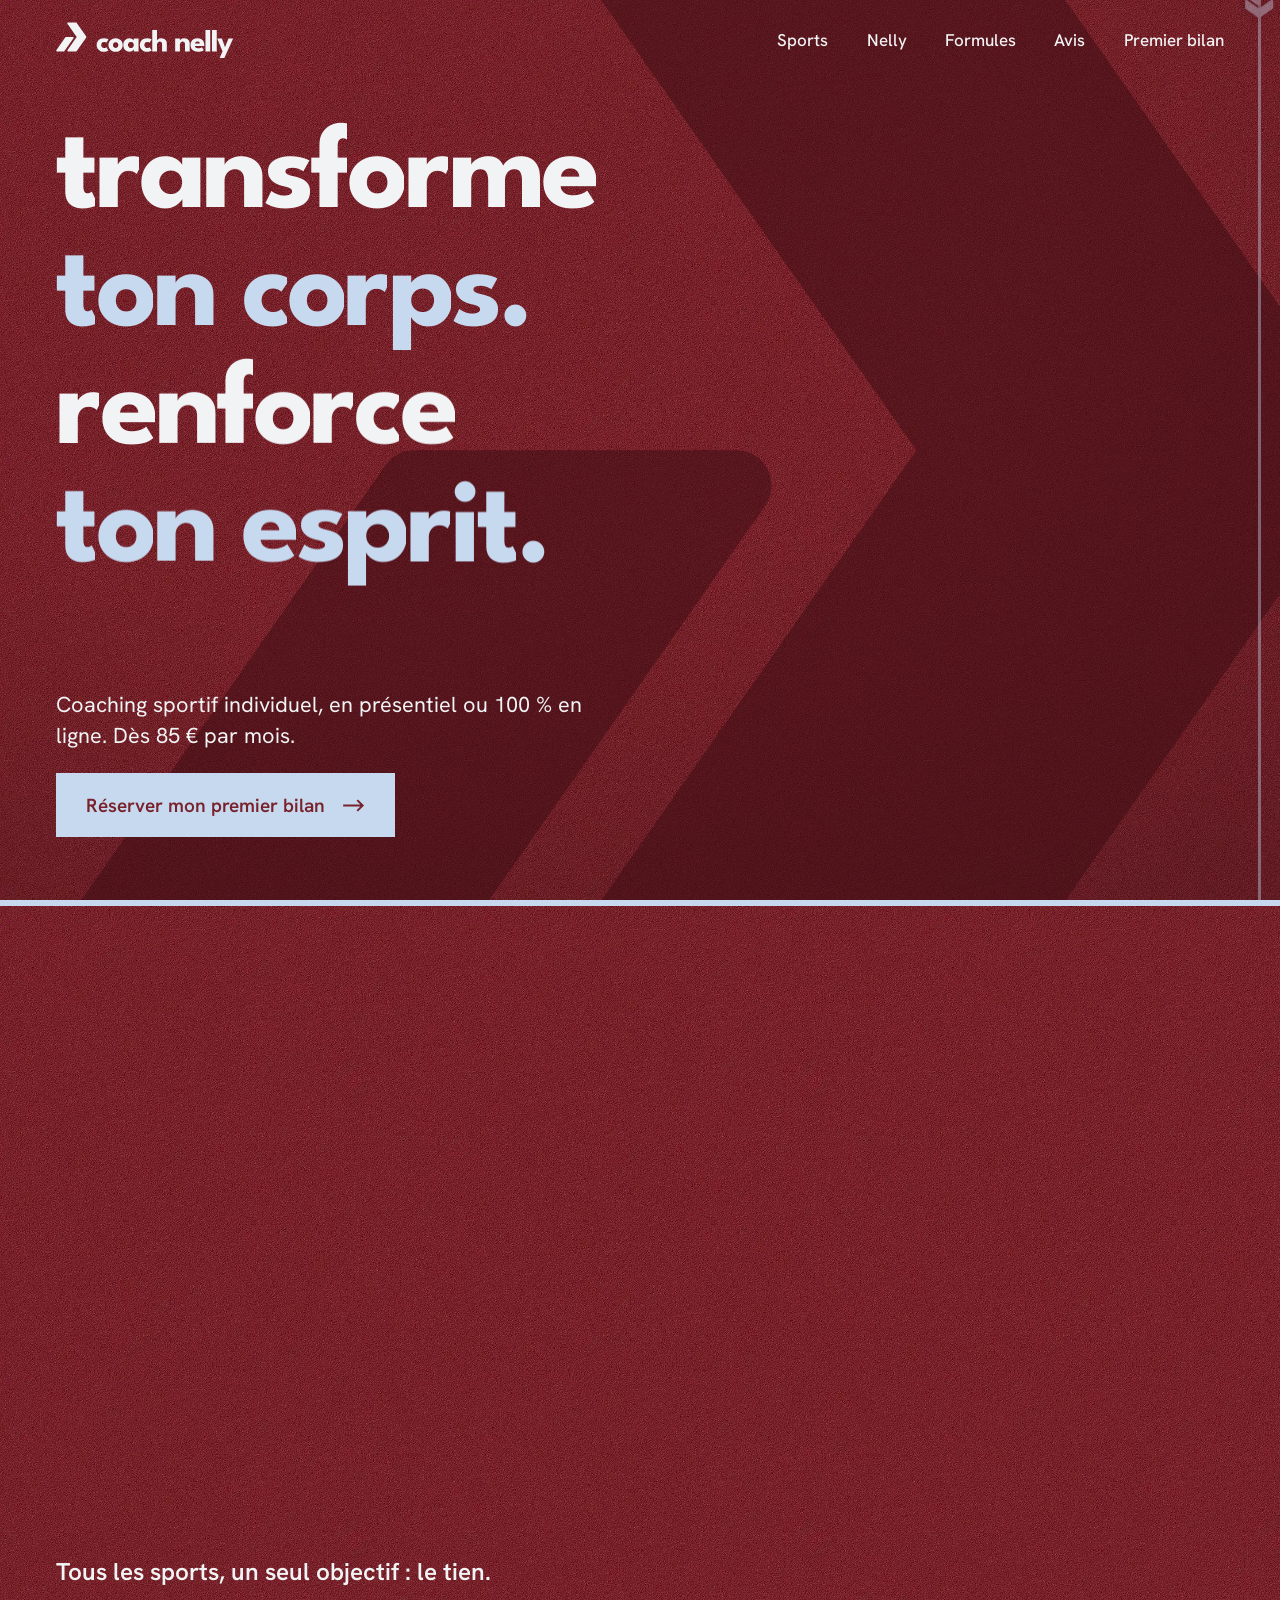
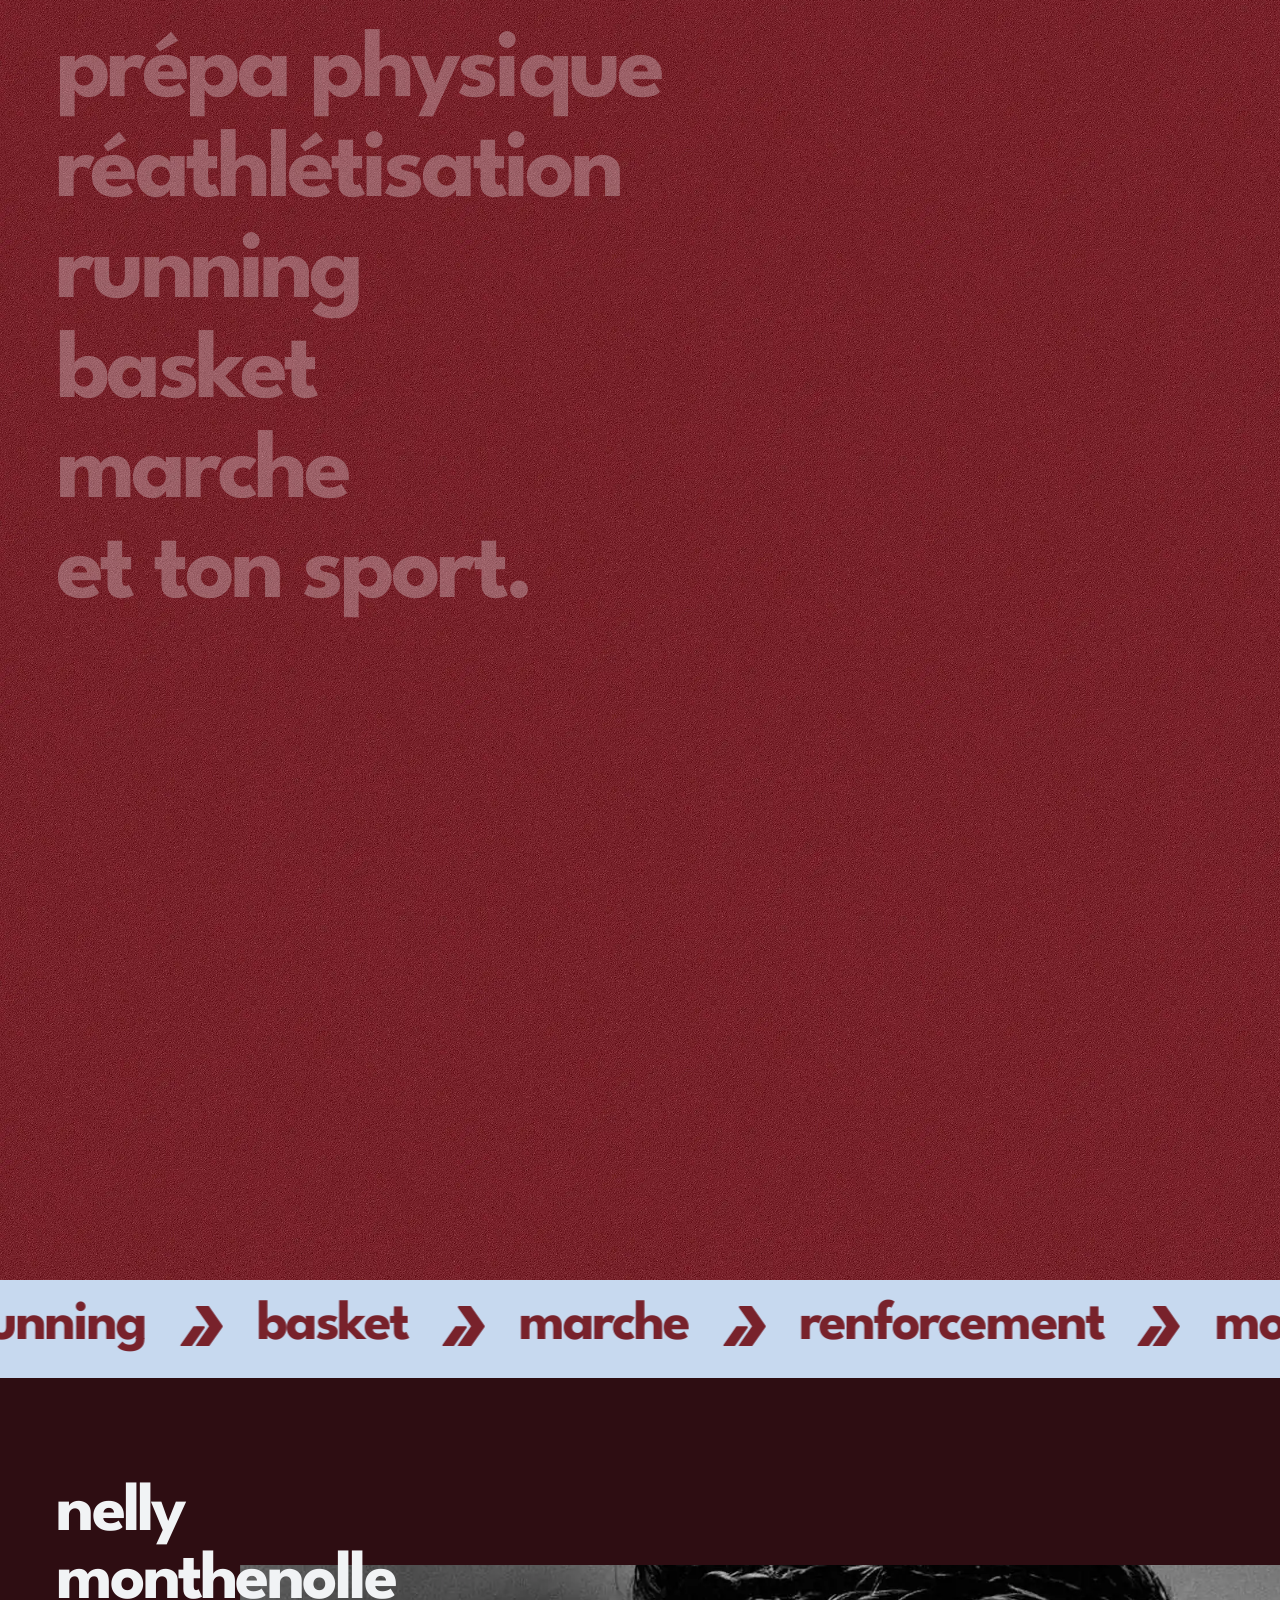
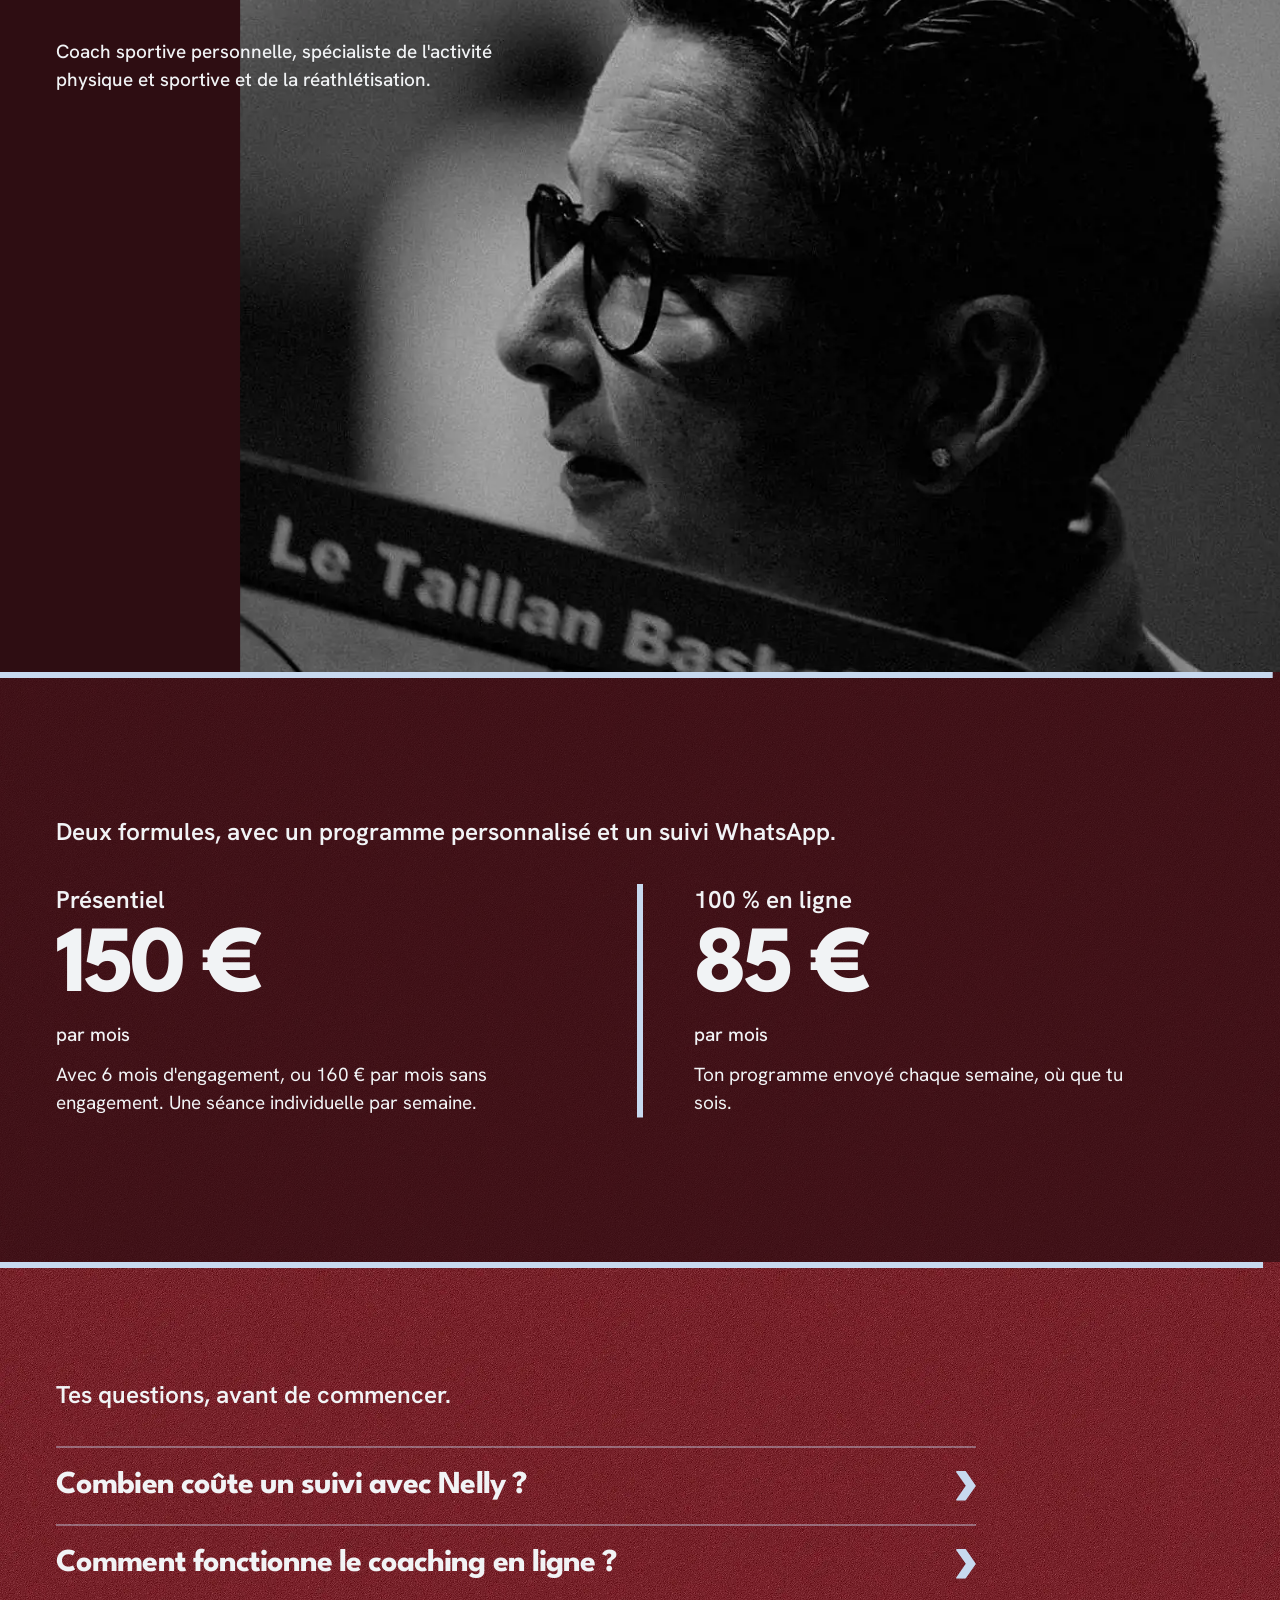
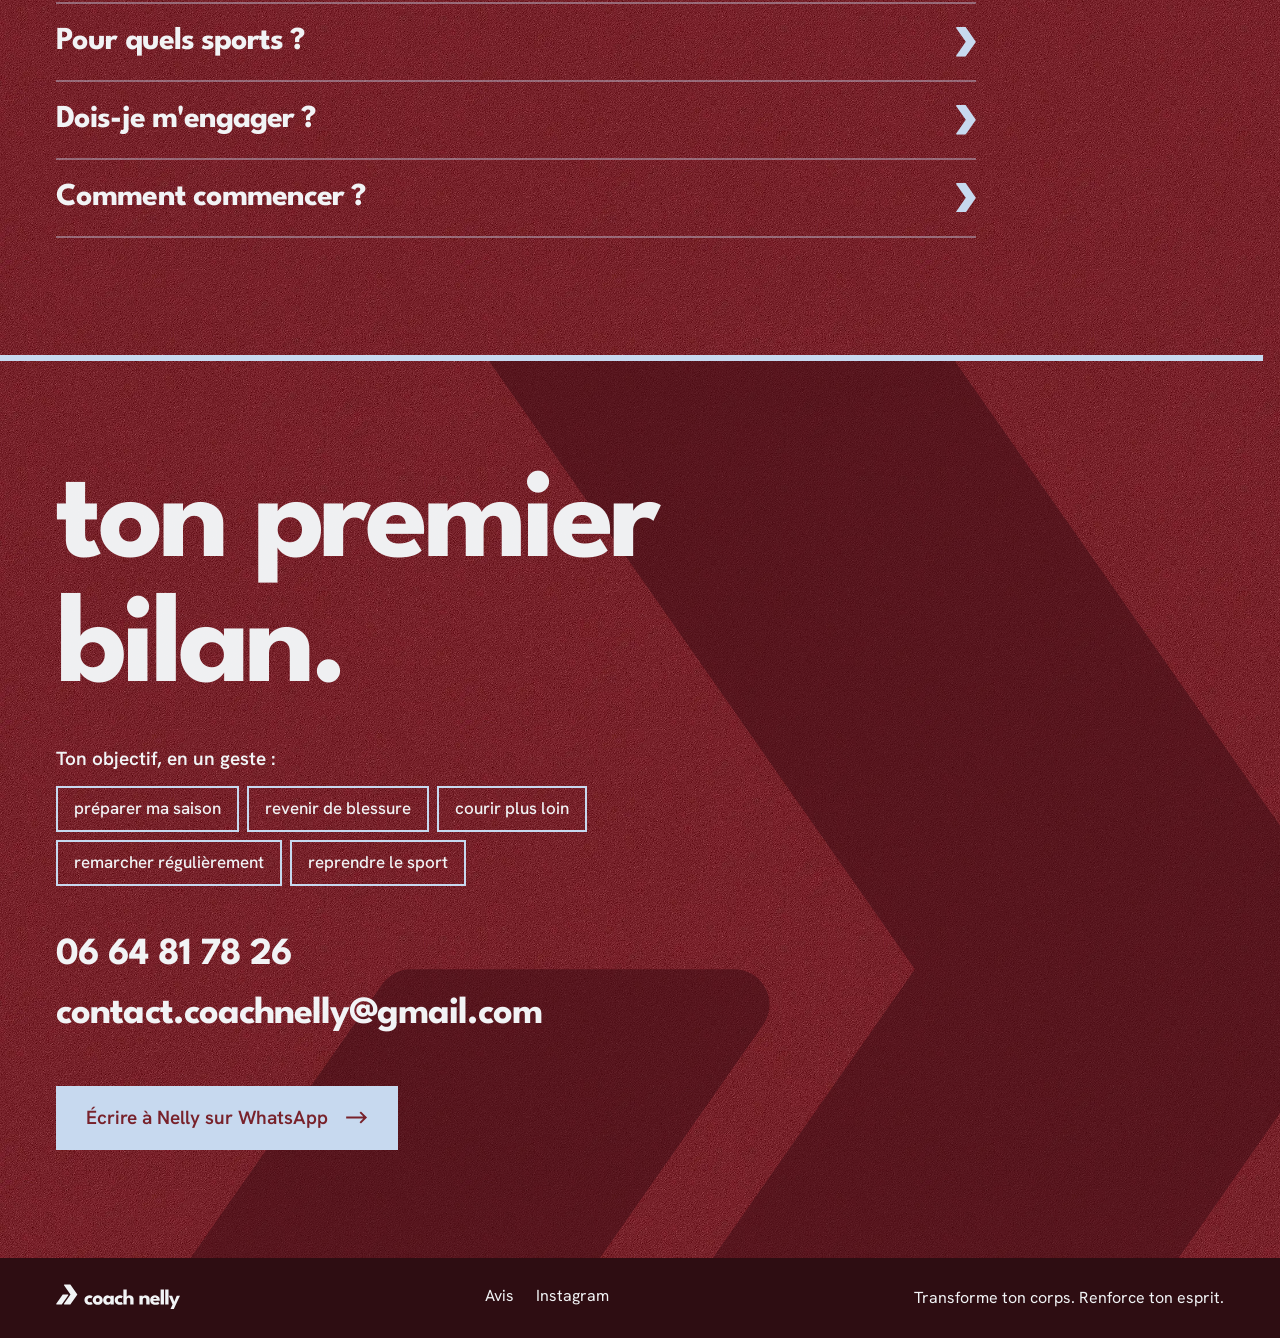
==== index.html @ b5813b67 "Allege le site, refait le menu telephone, ajoute la page avis Co-Authored-By: Claude Opus 5.5 <norep" ====
<!doctype html>
<html lang="fr" data-type="service">
<head>
<meta charset="utf-8">
<meta name="robots" content="noindex">
<meta name="viewport" content="width=device-width, initial-scale=1, viewport-fit=cover">
<title>Coach sportif individuel, en présentiel ou en ligne | Coach Nelly</title>
<meta name="description" content="Nelly Monthenolle, coach sportive : coaching individuel en présentiel ou 100 % en ligne, programme personnalisé et suivi WhatsApp. Dès 85 € par mois.">
<link rel="canonical" href="https://adriensmbr.github.io/coach-nelly/">
<meta property="og:type" content="website"><meta property="og:locale" content="fr_FR"><meta property="og:site_name" content="Coach Nelly"><meta property="og:title" content="Coach sportif individuel, en présentiel ou en ligne | Coach Nelly"><meta property="og:description" content="Nelly Monthenolle, coach sportive : coaching individuel en présentiel ou 100 % en ligne, programme personnalisé et suivi WhatsApp. Dès 85 € par mois."><meta property="og:url" content="https://adriensmbr.github.io/coach-nelly/"><meta property="og:image" content="https://adriensmbr.github.io/coach-nelly/og-image.jpg"><meta property="og:image:width" content="1200"><meta property="og:image:height" content="630"><meta property="og:image:alt" content="Coach Nelly : transforme ton corps, renforce ton esprit"><meta name="twitter:card" content="summary_large_image">
<meta name="site-kind" content="other"><meta name="page-type" content="service">
<link rel="icon" href="favicon.ico" sizes="48x48"><link rel="icon" href="favicon.svg" type="image/svg+xml"><link rel="apple-touch-icon" href="apple-touch-icon.png"><link rel="manifest" href="site.webmanifest"><meta name="theme-color" content="#78222B">
<link rel="preload" href="fonts/league-spartan-700.woff2" as="font" type="font/woff2" crossorigin><link rel="preload" href="fonts/hanken-500.woff2" as="font" type="font/woff2" crossorigin><link rel="preload" href="img/matiere.webp" as="image" type="image/webp">
<link rel="stylesheet" href="style.css?v=3">
<script>if(!matchMedia('(prefers-reduced-motion: reduce)').matches)document.documentElement.classList.add('js')</script>
<script type="application/ld+json">{"@context":"https://schema.org","@graph":[{"@type":"LocalBusiness","@id":"https://adriensmbr.github.io/coach-nelly/#coach","name":"Coach Nelly","description":"Coaching sportif individuel en présentiel ou 100 % en ligne : préparation physique, réathlétisation, running, basket et marche.","url":"https://adriensmbr.github.io/coach-nelly/","image":"https://adriensmbr.github.io/coach-nelly/og-image.jpg","logo":"https://adriensmbr.github.io/coach-nelly/favicon-512.png","telephone":"+33664817826","email":"contact.coachnelly@gmail.com","priceRange":"85 € à 160 € par mois","founder":{"@id":"https://adriensmbr.github.io/coach-nelly/#nelly"},"sameAs":["https://www.instagram.com/coach.nelly_/"],"makesOffer":[{"@type":"Offer","name":"Coaching présentiel avec 6 mois d'engagement","price":"150","priceCurrency":"EUR"},{"@type":"Offer","name":"Coaching présentiel sans engagement","price":"160","priceCurrency":"EUR"},{"@type":"Offer","name":"Coaching 100 % en ligne","price":"85","priceCurrency":"EUR"}]},{"@type":"Person","@id":"https://adriensmbr.github.io/coach-nelly/#nelly","name":"Nelly Monthenolle","jobTitle":"Coach sportive personnelle","worksFor":{"@id":"https://adriensmbr.github.io/coach-nelly/#coach"}},{"@type":"WebSite","@id":"https://adriensmbr.github.io/coach-nelly/#site","url":"https://adriensmbr.github.io/coach-nelly/","name":"Coach Nelly","inLanguage":"fr-FR"},{"@type":"FAQPage","mainEntity":[{"@type":"Question","name":"Combien coûte un suivi avec Nelly ?","acceptedAnswer":{"@type":"Answer","text":"En présentiel, 150 € par mois avec 6 mois d'engagement, ou 160 € par mois sans engagement, avec une séance individuelle par semaine. En ligne, 85 € par mois. Les deux formules comprennent un programme personnalisé et un suivi WhatsApp."}},{"@type":"Question","name":"Comment fonctionne le coaching en ligne ?","acceptedAnswer":{"@type":"Answer","text":"Ton programme personnalisé t'est envoyé chaque semaine et Nelly te suit sur WhatsApp, où que tu sois."}},{"@type":"Question","name":"Pour quels sports ?","acceptedAnswer":{"@type":"Answer","text":"Préparation physique, réathlétisation, running, basket, marche, et plus largement le sport qui correspond à ton objectif."}},{"@type":"Question","name":"Dois-je m'engager ?","acceptedAnswer":{"@type":"Answer","text":"Non. La formule présentiel existe avec ou sans engagement, et le tarif avec 6 mois d'engagement est simplement plus bas."}},{"@type":"Question","name":"Comment commencer ?","acceptedAnswer":{"@type":"Answer","text":"Tout commence par un premier bilan. Écris à Nelly sur WhatsApp, appelle le 06 64 81 78 26 ou envoie un e-mail à contact.coachnelly@gmail.com."}}]}]}</script>
</head>
<body>
<svg width="0" height="0" style="position:absolute" aria-hidden="true"><symbol id="sym" viewBox="22.0 27.8 212.0 200.3"><path fill="currentColor" d="M87.22 130.22C88.2 128.83 89.8 128 91.5 128L139.27 128C143.49 128 145.96 132.75 143.54 136.21L80.74 225.93C79.76 227.32 78.17 228.15 76.47 228.15L28.69 228.15C24.47 228.15 22 223.4 24.42 219.94ZM101.62 36.06C99.2 32.6 101.67 27.85 105.89 27.85L162.01 27.85C163.72 27.85 165.31 28.68 166.29 30.07L232.74 125.01C234 126.8 234 129.2 232.74 130.99L166.29 225.93C165.31 227.32 163.72 228.15 162.01 228.15L105.89 228.15C101.67 228.15 99.2 223.4 101.62 219.94L165.98 128Z"/></symbol><symbol id="chv" viewBox="100 27.8 135 200.3"><path fill="currentColor" d="M101.62 36.06C99.2 32.6 101.67 27.85 105.89 27.85L162.01 27.85C163.72 27.85 165.31 28.68 166.29 30.07L232.74 125.01C234 126.8 234 129.2 232.74 130.99L166.29 225.93C165.31 227.32 163.72 228.15 162.01 228.15L105.89 228.15C101.67 228.15 99.2 223.4 101.62 219.94L165.98 128Z"/></symbol></svg>
<a class="skip" href="#sports">Aller au contenu</a>
<div class="start" aria-hidden="true"><svg viewBox="0 0 212 200.3"><use href="#sym"/></svg></div>
<div class="spot" aria-hidden="true"></div>
<div class="run" aria-hidden="true"><svg viewBox="0 0 212 200.3"><use href="#sym"/></svg></div>
<header class="top">
  <a href="#top" aria-label="coach nelly, accueil"><svg class="lg" viewBox="0.0 -94.4 569.1 128.4" role="img" aria-label="coach nelly"><path fill="currentColor" d="M30.09 -45.17C30.54 -45.82 31.27 -46.2 32.06 -46.2L54.1 -46.2C56.04 -46.2 57.18 -44.01 56.07 -42.41L27.1 -1.03C26.65 -0.38 25.91 0 25.13 0L3.09 0C1.14 0 0 -2.19 1.12 -3.79ZM36.73 -88.61C35.61 -90.21 36.75 -92.4 38.7 -92.4L64.59 -92.4C65.37 -92.4 66.11 -92.02 66.56 -91.37L97.22 -47.58C97.8 -46.75 97.8 -45.65 97.22 -44.82L66.56 -1.03C66.11 -0.38 65.37 0 64.59 0L38.7 0C36.75 0 35.61 -2.19 36.73 -3.79L66.42 -46.2ZM154.26 -10.73Q157.1 -10.73 158.95 -11.71Q160.8 -12.7 161.44 -13.3L168.4 -2.98Q167.6 -2.33 165.65 -1.32Q163.7 -0.32 160.78 0.44Q157.85 1.2 154.12 1.2Q147.03 1.2 141.69 -1.48Q136.36 -4.17 133.38 -9.05Q130.41 -13.94 130.41 -20.55Q130.41 -27.21 133.38 -32.06Q136.36 -36.92 141.69 -39.58Q147.03 -42.25 154.12 -42.25Q157.78 -42.25 160.7 -41.48Q163.62 -40.71 165.64 -39.72Q167.65 -38.73 168.45 -38.03L161.35 -27.66Q161.01 -28 160.09 -28.64Q159.16 -29.28 157.71 -29.8Q156.26 -30.32 154.26 -30.32Q151.8 -30.32 149.67 -29.05Q147.54 -27.78 146.25 -25.58Q144.95 -23.39 144.95 -20.55Q144.95 -17.71 146.25 -15.49Q147.54 -13.27 149.67 -12Q151.8 -10.73 154.26 -10.73ZM191.5 1.2Q184.77 1.2 179.54 -1.57Q174.3 -4.35 171.33 -9.23Q168.35 -14.11 168.35 -20.4Q168.35 -26.69 171.33 -31.63Q174.3 -36.57 179.54 -39.41Q184.77 -42.25 191.5 -42.25Q198.22 -42.25 203.37 -39.41Q208.53 -36.57 211.44 -31.63Q214.36 -26.69 214.36 -20.4Q214.36 -14.11 211.44 -9.23Q208.53 -4.35 203.37 -1.57Q198.22 1.2 191.5 1.2ZM191.5 -11.31Q194.11 -11.31 196.01 -12.46Q197.91 -13.61 198.95 -15.7Q199.99 -17.78 199.99 -20.47Q199.99 -23.16 198.95 -25.26Q197.91 -27.36 196.01 -28.55Q194.11 -29.74 191.5 -29.74Q188.88 -29.74 186.95 -28.55Q185.03 -27.36 183.96 -25.26Q182.9 -23.16 182.9 -20.47Q182.9 -17.78 183.96 -15.7Q185.03 -13.61 186.95 -12.46Q188.88 -11.31 191.5 -11.31ZM250.07 0V-6.66Q249.63 -5.63 247.82 -3.73Q246.01 -1.84 243.01 -0.32Q240.01 1.2 235.97 1.2Q230.01 1.2 225.51 -1.72Q221 -4.64 218.5 -9.56Q216 -14.48 216 -20.5Q216 -26.52 218.5 -31.44Q221 -36.36 225.51 -39.31Q230.01 -42.25 235.97 -42.25Q239.87 -42.25 242.75 -41.02Q245.63 -39.78 247.45 -38.11Q249.27 -36.45 249.93 -35.06V-41.05H265.03V0ZM230.91 -20.5Q230.91 -17.68 232.21 -15.46Q233.51 -13.24 235.68 -11.98Q237.85 -10.73 240.47 -10.73Q243.22 -10.73 245.34 -12Q247.45 -13.26 248.66 -15.49Q249.87 -17.71 249.87 -20.5Q249.87 -23.29 248.66 -25.51Q247.45 -27.74 245.34 -29.03Q243.22 -30.32 240.47 -30.32Q237.85 -30.32 235.68 -29.04Q233.51 -27.76 232.21 -25.54Q230.91 -23.32 230.91 -20.5ZM292.96 -10.73Q295.8 -10.73 297.65 -11.71Q299.5 -12.7 300.14 -13.3L307.1 -2.98Q306.3 -2.33 304.35 -1.32Q302.4 -0.32 299.48 0.44Q296.55 1.2 292.82 1.2Q285.73 1.2 280.39 -1.48Q275.06 -4.17 272.08 -9.05Q269.11 -13.94 269.11 -20.55Q269.11 -27.21 272.08 -32.06Q275.06 -36.92 280.39 -39.58Q285.73 -42.25 292.82 -42.25Q296.48 -42.25 299.4 -41.48Q302.32 -40.71 304.34 -39.72Q306.35 -38.73 307.15 -38.03L300.05 -27.66Q299.71 -28 298.79 -28.64Q297.86 -29.28 296.41 -29.8Q294.96 -30.32 292.96 -30.32Q290.5 -30.32 288.37 -29.05Q286.24 -27.78 284.95 -25.58Q283.65 -23.39 283.65 -20.55Q283.65 -17.71 284.95 -15.49Q286.24 -13.27 288.37 -12Q290.5 -10.73 292.96 -10.73ZM337.89 -42.25Q342.22 -42.25 346.31 -40.51Q350.4 -38.77 353.05 -34.97Q355.7 -31.18 355.7 -25.05V0H340.48V-22.54Q340.48 -26.93 338.52 -29.17Q336.57 -31.41 333.17 -31.41Q330.91 -31.41 328.85 -30.22Q326.8 -29.03 325.51 -26.92Q324.23 -24.81 324.23 -22.04V0H308.99V-68.8H324.23V-35.01Q324.78 -36.67 326.72 -38.34Q328.65 -40 331.57 -41.13Q334.5 -42.25 337.89 -42.25ZM411.43 -42.25Q415.76 -42.25 419.85 -40.51Q423.94 -38.77 426.59 -34.97Q429.25 -31.18 429.25 -25.05V0H414.02V-22.54Q414.02 -26.93 411.92 -29.17Q409.82 -31.41 406.42 -31.41Q404.16 -31.41 402.18 -30.22Q400.19 -29.03 398.98 -26.92Q397.77 -24.81 397.77 -22.04V0H382.57V-41.05H397.77V-35.01Q398.32 -36.67 400.26 -38.34Q402.2 -40 405.13 -41.13Q408.05 -42.25 411.43 -42.25ZM446.17 -17.32Q446.35 -15.1 447.58 -13.39Q448.82 -11.68 451.05 -10.71Q453.27 -9.75 456.35 -9.75Q459.22 -9.75 461.56 -10.34Q463.9 -10.93 465.62 -11.84Q467.35 -12.75 468.27 -13.7L474.17 -4.3Q472.92 -2.95 470.66 -1.69Q468.4 -0.42 464.7 0.39Q461 1.2 455.35 1.2Q448.52 1.2 443.22 -1.35Q437.92 -3.9 434.9 -8.86Q431.87 -13.82 431.87 -20.97Q431.87 -26.97 434.5 -31.8Q437.12 -36.62 442.11 -39.44Q447.1 -42.25 454.15 -42.25Q460.85 -42.25 465.76 -39.8Q470.67 -37.35 473.35 -32.52Q476.02 -27.7 476.02 -20.52Q476.02 -20.12 476 -18.91Q475.97 -17.7 475.87 -17.32ZM461.74 -25.25Q461.69 -26.87 460.89 -28.45Q460.09 -30.02 458.49 -31.05Q456.9 -32.07 454.37 -32.07Q451.87 -32.07 450.16 -31.1Q448.45 -30.12 447.55 -28.57Q446.65 -27.02 446.52 -25.25ZM495.08 0H479.85V-68.8H495.08ZM516.08 0H500.85V-68.8H516.08ZM542.6 -13.17 553.69 -41.05H568.61L540.38 20.8H525.18L534.67 0L517.52 -41.05H532.67Z"/></svg></a>
  <nav aria-label="Menu"><a class="u" href="#sports">Sports</a><a class="u" href="#nelly">Nelly</a><a class="u" href="#formules">Formules</a><a class="u" href="avis.html">Avis</a><a class="u" href="#bilan">Premier bilan</a></nav>
</header>
<div class="bar"><button class="mb" type="button" aria-expanded="false" aria-controls="sheet"><svg viewBox="0 0 135 200.3" aria-hidden="true"><use href="#chv"/></svg><span>menu</span></button><a class="cta" href="#bilan">Mon premier bilan<svg class="ar" viewBox="0 0 20 12" aria-hidden="true"><path d="M0 6h18M13 1l5 5-5 5" fill="none" stroke="currentColor" stroke-width="1.8"/></svg></a></div>
<div class="sheet" id="sheet"><svg class="ton" viewBox="0 0 212 200.3" aria-hidden="true"><use href="#sym"/></svg><div><svg class="lg" viewBox="0.0 -94.4 569.1 128.4" role="img" aria-label="coach nelly"><path fill="currentColor" d="M30.09 -45.17C30.54 -45.82 31.27 -46.2 32.06 -46.2L54.1 -46.2C56.04 -46.2 57.18 -44.01 56.07 -42.41L27.1 -1.03C26.65 -0.38 25.91 0 25.13 0L3.09 0C1.14 0 0 -2.19 1.12 -3.79ZM36.73 -88.61C35.61 -90.21 36.75 -92.4 38.7 -92.4L64.59 -92.4C65.37 -92.4 66.11 -92.02 66.56 -91.37L97.22 -47.58C97.8 -46.75 97.8 -45.65 97.22 -44.82L66.56 -1.03C66.11 -0.38 65.37 0 64.59 0L38.7 0C36.75 0 35.61 -2.19 36.73 -3.79L66.42 -46.2ZM154.26 -10.73Q157.1 -10.73 158.95 -11.71Q160.8 -12.7 161.44 -13.3L168.4 -2.98Q167.6 -2.33 165.65 -1.32Q163.7 -0.32 160.78 0.44Q157.85 1.2 154.12 1.2Q147.03 1.2 141.69 -1.48Q136.36 -4.17 133.38 -9.05Q130.41 -13.94 130.41 -20.55Q130.41 -27.21 133.38 -32.06Q136.36 -36.92 141.69 -39.58Q147.03 -42.25 154.12 -42.25Q157.78 -42.25 160.7 -41.48Q163.62 -40.71 165.64 -39.72Q167.65 -38.73 168.45 -38.03L161.35 -27.66Q161.01 -28 160.09 -28.64Q159.16 -29.28 157.71 -29.8Q156.26 -30.32 154.26 -30.32Q151.8 -30.32 149.67 -29.05Q147.54 -27.78 146.25 -25.58Q144.95 -23.39 144.95 -20.55Q144.95 -17.71 146.25 -15.49Q147.54 -13.27 149.67 -12Q151.8 -10.73 154.26 -10.73ZM191.5 1.2Q184.77 1.2 179.54 -1.57Q174.3 -4.35 171.33 -9.23Q168.35 -14.11 168.35 -20.4Q168.35 -26.69 171.33 -31.63Q174.3 -36.57 179.54 -39.41Q184.77 -42.25 191.5 -42.25Q198.22 -42.25 203.37 -39.41Q208.53 -36.57 211.44 -31.63Q214.36 -26.69 214.36 -20.4Q214.36 -14.11 211.44 -9.23Q208.53 -4.35 203.37 -1.57Q198.22 1.2 191.5 1.2ZM191.5 -11.31Q194.11 -11.31 196.01 -12.46Q197.91 -13.61 198.95 -15.7Q199.99 -17.78 199.99 -20.47Q199.99 -23.16 198.95 -25.26Q197.91 -27.36 196.01 -28.55Q194.11 -29.74 191.5 -29.74Q188.88 -29.74 186.95 -28.55Q185.03 -27.36 183.96 -25.26Q182.9 -23.16 182.9 -20.47Q182.9 -17.78 183.96 -15.7Q185.03 -13.61 186.95 -12.46Q188.88 -11.31 191.5 -11.31ZM250.07 0V-6.66Q249.63 -5.63 247.82 -3.73Q246.01 -1.84 243.01 -0.32Q240.01 1.2 235.97 1.2Q230.01 1.2 225.51 -1.72Q221 -4.64 218.5 -9.56Q216 -14.48 216 -20.5Q216 -26.52 218.5 -31.44Q221 -36.36 225.51 -39.31Q230.01 -42.25 235.97 -42.25Q239.87 -42.25 242.75 -41.02Q245.63 -39.78 247.45 -38.11Q249.27 -36.45 249.93 -35.06V-41.05H265.03V0ZM230.91 -20.5Q230.91 -17.68 232.21 -15.46Q233.51 -13.24 235.68 -11.98Q237.85 -10.73 240.47 -10.73Q243.22 -10.73 245.34 -12Q247.45 -13.26 248.66 -15.49Q249.87 -17.71 249.87 -20.5Q249.87 -23.29 248.66 -25.51Q247.45 -27.74 245.34 -29.03Q243.22 -30.32 240.47 -30.32Q237.85 -30.32 235.68 -29.04Q233.51 -27.76 232.21 -25.54Q230.91 -23.32 230.91 -20.5ZM292.96 -10.73Q295.8 -10.73 297.65 -11.71Q299.5 -12.7 300.14 -13.3L307.1 -2.98Q306.3 -2.33 304.35 -1.32Q302.4 -0.32 299.48 0.44Q296.55 1.2 292.82 1.2Q285.73 1.2 280.39 -1.48Q275.06 -4.17 272.08 -9.05Q269.11 -13.94 269.11 -20.55Q269.11 -27.21 272.08 -32.06Q275.06 -36.92 280.39 -39.58Q285.73 -42.25 292.82 -42.25Q296.48 -42.25 299.4 -41.48Q302.32 -40.71 304.34 -39.72Q306.35 -38.73 307.15 -38.03L300.05 -27.66Q299.71 -28 298.79 -28.64Q297.86 -29.28 296.41 -29.8Q294.96 -30.32 292.96 -30.32Q290.5 -30.32 288.37 -29.05Q286.24 -27.78 284.95 -25.58Q283.65 -23.39 283.65 -20.55Q283.65 -17.71 284.95 -15.49Q286.24 -13.27 288.37 -12Q290.5 -10.73 292.96 -10.73ZM337.89 -42.25Q342.22 -42.25 346.31 -40.51Q350.4 -38.77 353.05 -34.97Q355.7 -31.18 355.7 -25.05V0H340.48V-22.54Q340.48 -26.93 338.52 -29.17Q336.57 -31.41 333.17 -31.41Q330.91 -31.41 328.85 -30.22Q326.8 -29.03 325.51 -26.92Q324.23 -24.81 324.23 -22.04V0H308.99V-68.8H324.23V-35.01Q324.78 -36.67 326.72 -38.34Q328.65 -40 331.57 -41.13Q334.5 -42.25 337.89 -42.25ZM411.43 -42.25Q415.76 -42.25 419.85 -40.51Q423.94 -38.77 426.59 -34.97Q429.25 -31.18 429.25 -25.05V0H414.02V-22.54Q414.02 -26.93 411.92 -29.17Q409.82 -31.41 406.42 -31.41Q404.16 -31.41 402.18 -30.22Q400.19 -29.03 398.98 -26.92Q397.77 -24.81 397.77 -22.04V0H382.57V-41.05H397.77V-35.01Q398.32 -36.67 400.26 -38.34Q402.2 -40 405.13 -41.13Q408.05 -42.25 411.43 -42.25ZM446.17 -17.32Q446.35 -15.1 447.58 -13.39Q448.82 -11.68 451.05 -10.71Q453.27 -9.75 456.35 -9.75Q459.22 -9.75 461.56 -10.34Q463.9 -10.93 465.62 -11.84Q467.35 -12.75 468.27 -13.7L474.17 -4.3Q472.92 -2.95 470.66 -1.69Q468.4 -0.42 464.7 0.39Q461 1.2 455.35 1.2Q448.52 1.2 443.22 -1.35Q437.92 -3.9 434.9 -8.86Q431.87 -13.82 431.87 -20.97Q431.87 -26.97 434.5 -31.8Q437.12 -36.62 442.11 -39.44Q447.1 -42.25 454.15 -42.25Q460.85 -42.25 465.76 -39.8Q470.67 -37.35 473.35 -32.52Q476.02 -27.7 476.02 -20.52Q476.02 -20.12 476 -18.91Q475.97 -17.7 475.87 -17.32ZM461.74 -25.25Q461.69 -26.87 460.89 -28.45Q460.09 -30.02 458.49 -31.05Q456.9 -32.07 454.37 -32.07Q451.87 -32.07 450.16 -31.1Q448.45 -30.12 447.55 -28.57Q446.65 -27.02 446.52 -25.25ZM495.08 0H479.85V-68.8H495.08ZM516.08 0H500.85V-68.8H516.08ZM542.6 -13.17 553.69 -41.05H568.61L540.38 20.8H525.18L534.67 0L517.52 -41.05H532.67Z"/></svg></div>
<nav aria-label="Menu mobile"><ul><li style="--i:0"><a href="#sports"><svg viewBox="0 0 135 200.3" aria-hidden="true"><use href="#chv"/></svg>sports</a></li><li style="--i:1"><a href="#nelly"><svg viewBox="0 0 135 200.3" aria-hidden="true"><use href="#chv"/></svg>nelly</a></li><li style="--i:2"><a href="#formules"><svg viewBox="0 0 135 200.3" aria-hidden="true"><use href="#chv"/></svg>formules</a></li><li style="--i:3"><a href="avis.html"><svg viewBox="0 0 135 200.3" aria-hidden="true"><use href="#chv"/></svg>avis</a></li><li style="--i:4"><a href="#bilan"><svg viewBox="0 0 135 200.3" aria-hidden="true"><use href="#chv"/></svg>premier bilan</a></li></ul></nav>
<div class="ct"><a href="tel:+33664817826">06 64 81 78 26</a><a href="mailto:contact.coachnelly@gmail.com">contact.coachnelly@gmail.com</a><a href="https://www.instagram.com/coach.nelly_/" rel="noopener">@coach.nelly_</a></div></div>
<main id="top">
  <section class="hero" aria-labelledby="h">
    <div class="hl" aria-hidden="true"><svg class="ton" viewBox="0 0 212 200.3"><use href="#sym"/></svg></div>
    <h1 id="h" class="d"><span><i>transforme</i></span><span><i>ton corps.</i></span><span><i>renforce</i></span><span><i>ton esprit.</i></span></h1>
    <div class="foot"><p>Coaching sportif individuel, en présentiel ou 100 % en ligne. Dès 85 € par mois.</p><a class="btn" href="#bilan">Réserver mon premier bilan<svg class="ar" viewBox="0 0 20 12" aria-hidden="true"><path d="M0 6h18M13 1l5 5-5 5" fill="none" stroke="currentColor" stroke-width="1.8"/></svg></a></div>
  </section>
  <section class="lane" id="sports" aria-labelledby="s-h">
        <div><h2 id="s-h">Tous les sports, un seul objectif : le tien.</h2><ul class="big"><li>prépa physique</li><li>réathlétisation</li><li>running</li><li>basket</li><li>marche</li><li>et ton sport.</li></ul></div>
  </section>
  <div class="band" aria-hidden="true"><div></div></div>
  <section class="nelly" id="nelly" aria-labelledby="n-h">
    <img src="img/nelly.webp" srcset="img/nelly-1000.webp 1000w, img/nelly.webp 2240w" sizes="100vw" decoding="async" alt="Nelly de profil, concentrée, un tableau de basket à la main" width="2240" height="1260" loading="lazy">
    <div><h2 id="n-h">nelly<br>monthenolle</h2><p>Coach sportive personnelle, spécialiste de l'activité physique et sportive et de la réathlétisation.</p></div>
  </section>
  <section class="lane" id="formules" aria-labelledby="f-h">
        <div><h2 id="f-h">Deux formules, avec un programme personnalisé et un suivi WhatsApp.</h2>
    <div class="offers">
      <article class="of"><h3>Présentiel</h3><p class="pr">150 €<small>par mois</small></p><p class="n">Avec 6 mois d'engagement, ou 160 € par mois sans engagement. Une séance individuelle par semaine.</p></article>
      <div class="vl" aria-hidden="true"></div>
      <article class="of"><h3>100 % en ligne</h3><p class="pr">85 €<small>par mois</small></p><p class="n">Ton programme envoyé chaque semaine, où que tu sois.</p></article>
    </div></div>
  </section>
  <section class="lane" id="questions" aria-labelledby="q-h"><div><h2 id="q-h">Tes questions, avant de commencer.</h2><div class="faq"><details><summary>Combien coûte un suivi avec Nelly ?<svg viewBox="0 0 135 200.3" aria-hidden="true"><use href="#chv"/></svg></summary><p>En présentiel, 150 € par mois avec 6 mois d'engagement, ou 160 € par mois sans engagement, avec une séance individuelle par semaine. En ligne, 85 € par mois. Les deux formules comprennent un programme personnalisé et un suivi WhatsApp.</p></details><details><summary>Comment fonctionne le coaching en ligne ?<svg viewBox="0 0 135 200.3" aria-hidden="true"><use href="#chv"/></svg></summary><p>Ton programme personnalisé t'est envoyé chaque semaine et Nelly te suit sur WhatsApp, où que tu sois.</p></details><details><summary>Pour quels sports ?<svg viewBox="0 0 135 200.3" aria-hidden="true"><use href="#chv"/></svg></summary><p>Préparation physique, réathlétisation, running, basket, marche, et plus largement le sport qui correspond à ton objectif.</p></details><details><summary>Dois-je m'engager ?<svg viewBox="0 0 135 200.3" aria-hidden="true"><use href="#chv"/></svg></summary><p>Non. La formule présentiel existe avec ou sans engagement, et le tarif avec 6 mois d'engagement est simplement plus bas.</p></details><details><summary>Comment commencer ?<svg viewBox="0 0 135 200.3" aria-hidden="true"><use href="#chv"/></svg></summary><p>Tout commence par un premier bilan. Écris à Nelly sur WhatsApp, appelle le 06 64 81 78 26 ou envoie un e-mail à contact.coachnelly@gmail.com.</p></details></div></div></section>
  <section class="lane close" id="bilan" aria-labelledby="b-h">
    <svg class="ton num" viewBox="0 0 212 200.3" aria-hidden="true"><use href="#sym"/></svg>
    <div><h2 id="b-h" class="d big2" style="margin:0;font-family:var(--t);font-weight:700;letter-spacing:-.04em;line-height:.98">ton premier<br>bilan.</h2>
    <fieldset class="obj"><legend>Ton objectif, en un geste :</legend><button class="chip" type="button" aria-pressed="false">préparer ma saison</button><button class="chip" type="button" aria-pressed="false">revenir de blessure</button><button class="chip" type="button" aria-pressed="false">courir plus loin</button><button class="chip" type="button" aria-pressed="false">remarcher régulièrement</button><button class="chip" type="button" aria-pressed="false">reprendre le sport</button></fieldset>
    <p class="ways"><a class="u" href="tel:+33664817826">06 64 81 78 26</a><a class="u" id="ml" href="mailto:contact.coachnelly@gmail.com?subject=Premier%20bilan">contact.coachnelly@gmail.com</a></p>
    <div class="acts"><a class="btn" id="wa" href="https://wa.me/33664817826" rel="noopener">Écrire à Nelly sur WhatsApp<svg class="ar" viewBox="0 0 20 12" aria-hidden="true"><path d="M0 6h18M13 1l5 5-5 5" fill="none" stroke="currentColor" stroke-width="1.8"/></svg></a></div></div>
  </section>
</main>
<footer><svg class="lg" viewBox="0.0 -94.4 569.1 128.4" aria-hidden="true"><path fill="currentColor" d="M30.09 -45.17C30.54 -45.82 31.27 -46.2 32.06 -46.2L54.1 -46.2C56.04 -46.2 57.18 -44.01 56.07 -42.41L27.1 -1.03C26.65 -0.38 25.91 0 25.13 0L3.09 0C1.14 0 0 -2.19 1.12 -3.79ZM36.73 -88.61C35.61 -90.21 36.75 -92.4 38.7 -92.4L64.59 -92.4C65.37 -92.4 66.11 -92.02 66.56 -91.37L97.22 -47.58C97.8 -46.75 97.8 -45.65 97.22 -44.82L66.56 -1.03C66.11 -0.38 65.37 0 64.59 0L38.7 0C36.75 0 35.61 -2.19 36.73 -3.79L66.42 -46.2ZM154.26 -10.73Q157.1 -10.73 158.95 -11.71Q160.8 -12.7 161.44 -13.3L168.4 -2.98Q167.6 -2.33 165.65 -1.32Q163.7 -0.32 160.78 0.44Q157.85 1.2 154.12 1.2Q147.03 1.2 141.69 -1.48Q136.36 -4.17 133.38 -9.05Q130.41 -13.94 130.41 -20.55Q130.41 -27.21 133.38 -32.06Q136.36 -36.92 141.69 -39.58Q147.03 -42.25 154.12 -42.25Q157.78 -42.25 160.7 -41.48Q163.62 -40.71 165.64 -39.72Q167.65 -38.73 168.45 -38.03L161.35 -27.66Q161.01 -28 160.09 -28.64Q159.16 -29.28 157.71 -29.8Q156.26 -30.32 154.26 -30.32Q151.8 -30.32 149.67 -29.05Q147.54 -27.78 146.25 -25.58Q144.95 -23.39 144.95 -20.55Q144.95 -17.71 146.25 -15.49Q147.54 -13.27 149.67 -12Q151.8 -10.73 154.26 -10.73ZM191.5 1.2Q184.77 1.2 179.54 -1.57Q174.3 -4.35 171.33 -9.23Q168.35 -14.11 168.35 -20.4Q168.35 -26.69 171.33 -31.63Q174.3 -36.57 179.54 -39.41Q184.77 -42.25 191.5 -42.25Q198.22 -42.25 203.37 -39.41Q208.53 -36.57 211.44 -31.63Q214.36 -26.69 214.36 -20.4Q214.36 -14.11 211.44 -9.23Q208.53 -4.35 203.37 -1.57Q198.22 1.2 191.5 1.2ZM191.5 -11.31Q194.11 -11.31 196.01 -12.46Q197.91 -13.61 198.95 -15.7Q199.99 -17.78 199.99 -20.47Q199.99 -23.16 198.95 -25.26Q197.91 -27.36 196.01 -28.55Q194.11 -29.74 191.5 -29.74Q188.88 -29.74 186.95 -28.55Q185.03 -27.36 183.96 -25.26Q182.9 -23.16 182.9 -20.47Q182.9 -17.78 183.96 -15.7Q185.03 -13.61 186.95 -12.46Q188.88 -11.31 191.5 -11.31ZM250.07 0V-6.66Q249.63 -5.63 247.82 -3.73Q246.01 -1.84 243.01 -0.32Q240.01 1.2 235.97 1.2Q230.01 1.2 225.51 -1.72Q221 -4.64 218.5 -9.56Q216 -14.48 216 -20.5Q216 -26.52 218.5 -31.44Q221 -36.36 225.51 -39.31Q230.01 -42.25 235.97 -42.25Q239.87 -42.25 242.75 -41.02Q245.63 -39.78 247.45 -38.11Q249.27 -36.45 249.93 -35.06V-41.05H265.03V0ZM230.91 -20.5Q230.91 -17.68 232.21 -15.46Q233.51 -13.24 235.68 -11.98Q237.85 -10.73 240.47 -10.73Q243.22 -10.73 245.34 -12Q247.45 -13.26 248.66 -15.49Q249.87 -17.71 249.87 -20.5Q249.87 -23.29 248.66 -25.51Q247.45 -27.74 245.34 -29.03Q243.22 -30.32 240.47 -30.32Q237.85 -30.32 235.68 -29.04Q233.51 -27.76 232.21 -25.54Q230.91 -23.32 230.91 -20.5ZM292.96 -10.73Q295.8 -10.73 297.65 -11.71Q299.5 -12.7 300.14 -13.3L307.1 -2.98Q306.3 -2.33 304.35 -1.32Q302.4 -0.32 299.48 0.44Q296.55 1.2 292.82 1.2Q285.73 1.2 280.39 -1.48Q275.06 -4.17 272.08 -9.05Q269.11 -13.94 269.11 -20.55Q269.11 -27.21 272.08 -32.06Q275.06 -36.92 280.39 -39.58Q285.73 -42.25 292.82 -42.25Q296.48 -42.25 299.4 -41.48Q302.32 -40.71 304.34 -39.72Q306.35 -38.73 307.15 -38.03L300.05 -27.66Q299.71 -28 298.79 -28.64Q297.86 -29.28 296.41 -29.8Q294.96 -30.32 292.96 -30.32Q290.5 -30.32 288.37 -29.05Q286.24 -27.78 284.95 -25.58Q283.65 -23.39 283.65 -20.55Q283.65 -17.71 284.95 -15.49Q286.24 -13.27 288.37 -12Q290.5 -10.73 292.96 -10.73ZM337.89 -42.25Q342.22 -42.25 346.31 -40.51Q350.4 -38.77 353.05 -34.97Q355.7 -31.18 355.7 -25.05V0H340.48V-22.54Q340.48 -26.93 338.52 -29.17Q336.57 -31.41 333.17 -31.41Q330.91 -31.41 328.85 -30.22Q326.8 -29.03 325.51 -26.92Q324.23 -24.81 324.23 -22.04V0H308.99V-68.8H324.23V-35.01Q324.78 -36.67 326.72 -38.34Q328.65 -40 331.57 -41.13Q334.5 -42.25 337.89 -42.25ZM411.43 -42.25Q415.76 -42.25 419.85 -40.51Q423.94 -38.77 426.59 -34.97Q429.25 -31.18 429.25 -25.05V0H414.02V-22.54Q414.02 -26.93 411.92 -29.17Q409.82 -31.41 406.42 -31.41Q404.16 -31.41 402.18 -30.22Q400.19 -29.03 398.98 -26.92Q397.77 -24.81 397.77 -22.04V0H382.57V-41.05H397.77V-35.01Q398.32 -36.67 400.26 -38.34Q402.2 -40 405.13 -41.13Q408.05 -42.25 411.43 -42.25ZM446.17 -17.32Q446.35 -15.1 447.58 -13.39Q448.82 -11.68 451.05 -10.71Q453.27 -9.75 456.35 -9.75Q459.22 -9.75 461.56 -10.34Q463.9 -10.93 465.62 -11.84Q467.35 -12.75 468.27 -13.7L474.17 -4.3Q472.92 -2.95 470.66 -1.69Q468.4 -0.42 464.7 0.39Q461 1.2 455.35 1.2Q448.52 1.2 443.22 -1.35Q437.92 -3.9 434.9 -8.86Q431.87 -13.82 431.87 -20.97Q431.87 -26.97 434.5 -31.8Q437.12 -36.62 442.11 -39.44Q447.1 -42.25 454.15 -42.25Q460.85 -42.25 465.76 -39.8Q470.67 -37.35 473.35 -32.52Q476.02 -27.7 476.02 -20.52Q476.02 -20.12 476 -18.91Q475.97 -17.7 475.87 -17.32ZM461.74 -25.25Q461.69 -26.87 460.89 -28.45Q460.09 -30.02 458.49 -31.05Q456.9 -32.07 454.37 -32.07Q451.87 -32.07 450.16 -31.1Q448.45 -30.12 447.55 -28.57Q446.65 -27.02 446.52 -25.25ZM495.08 0H479.85V-68.8H495.08ZM516.08 0H500.85V-68.8H516.08ZM542.6 -13.17 553.69 -41.05H568.61L540.38 20.8H525.18L534.67 0L517.52 -41.05H532.67Z"/></svg><nav aria-label="Pied de page"><a class="u" href="avis.html">Avis</a><a class="u" href="https://www.instagram.com/coach.nelly_/" rel="noopener">Instagram</a></nav><p>Transforme ton corps. Renforce ton esprit.</p></footer>
<script src="menu.js?v=3" defer></script>
<script src="js/gsap.min.js" defer></script>
<script src="js/ScrollTrigger.min.js" defer></script>
<script src="js/lenis.min.js" defer></script>
<script src="effets.js?v=3" defer></script>
</body>
</html>
---- style.css ----
@font-face{font-family:"League Spartan";src:url(fonts/league-spartan-700.woff2) format("woff2");font-weight:700;font-display:swap}
@font-face{font-family:"Hanken Grotesk";src:url(fonts/hanken-400.woff2) format("woff2");font-weight:400;font-display:swap}
@font-face{font-family:"Hanken Grotesk";src:url(fonts/hanken-500.woff2) format("woff2");font-weight:500;font-display:swap}
@font-face{font-family:"Hanken Grotesk";src:url(fonts/hanken-600.woff2) format("woff2");font-weight:600;font-display:swap}
:root{--blanc:#F1F3F5;--bleu:#C7D9EF;--bordeaux:#78222B;--nuit:#2E0D12;--t:"League Spartan",system-ui,sans-serif;--b:"Hanken Grotesk",system-ui,sans-serif;--gut:clamp(20px,4.4vw,64px);--out:cubic-bezier(.23,1,.32,1);--nav:84px;--bar:64px;color-scheme:dark}
/* Une matiere bordeaux, le symbole ton sur ton, le bleu pour les accents. Coins droits, aucune carte. */
*{box-sizing:border-box}html{scroll-behavior:smooth;scrollbar-color:#78222B #2E0D12}
body{margin:0;background:#78222B url(img/matiere.webp) 0 0/460px;color:var(--blanc);font:400 19px/1.5 var(--b);-webkit-font-smoothing:antialiased;overflow-x:clip}
::selection{background:var(--bleu);color:var(--bordeaux)}
a{color:inherit}p,ul,h1,h2,h3,figure{margin:0;padding:0}ul{list-style:none}svg,img{display:block}
:focus-visible{outline:3px solid var(--blanc);outline-offset:4px}
.d{font-family:var(--t);font-weight:700;letter-spacing:-.04em;line-height:.98}
.skip{position:absolute;left:-999px}.skip:focus{left:var(--gut);top:12px;z-index:9}
/* entete */
.top{position:absolute;inset:0 0 auto;z-index:3;height:var(--nav);padding:0 var(--gut);display:flex;align-items:center;justify-content:space-between;gap:24px}
.lg{height:40px;width:auto}.top nav{display:flex;gap:clamp(20px,3vw,44px);font-weight:500;font-size:17px}
.u{text-decoration:none;background:linear-gradient(currentColor,currentColor) 0 100%/0 2px no-repeat;padding-bottom:3px;transition:background-size 220ms var(--out)}
@media (hover:hover) and (pointer:fine){.u:hover{background-size:100% 2px}}
.bar,.sheet{display:none}
/* bouton unique : carre, bleu */
.btn{position:relative;overflow:hidden;display:inline-flex;align-items:center;gap:18px;min-height:64px;padding:0 30px;background:var(--bleu);color:var(--bordeaux);font:600 19px/1 var(--b);text-decoration:none;transition:transform 160ms var(--out),color 200ms ease;isolation:isolate}
.btn::before{content:"";position:absolute;inset:0;z-index:-1;background:var(--nuit);clip-path:polygon(0 0,0 0,-22% 100%,0 100%);transition:clip-path 340ms var(--out)}
.ar{width:22px;height:13px;transition:transform 200ms var(--out)}
.btn:active{transform:scale(.97)}
@media (hover:hover) and (pointer:fine){.btn:hover{color:var(--blanc)}.btn:hover::before{clip-path:polygon(0 0,122% 0,100% 100%,0 100%)}.btn:hover .ar{transform:translateX(5px)}}
/* heros */
.hero{position:relative;min-height:100svh;padding:calc(var(--nav) + clamp(16px,4vh,48px)) var(--gut) clamp(36px,7vh,64px);display:flex;flex-direction:column;justify-content:space-between;gap:32px;overflow:clip}
.hero::before{content:"";position:absolute;inset:0;background:radial-gradient(120% 110% at 28% 18%,transparent 45%,rgba(46,13,18,.32))}
.hero>*{position:relative}
.hero .hl{position:absolute;inset:0;transform-origin:100% 100%;will-change:transform}
/* le symbole ton sur ton : fonce la matiere sans cacher son grain */
.ton{position:absolute;color:#3F0D15;opacity:.55;aspect-ratio:212/200.3;max-width:none;pointer-events:none}.hl .ton{height:150%;top:-25%;right:-7.4%}
.js h1 i{animation:none}.js .foot{animation:none}
.ch{display:inline-block;will-change:transform}.w{display:inline-block;white-space:nowrap}
/* le depart */
.start{display:none}.js .start{display:grid;position:fixed;inset:0;z-index:40;background:var(--nuit);place-items:center;overflow:hidden;color:var(--bleu);animation:gone 0s 3.2s forwards}.start svg{width:min(34vw,420px);height:auto}
@keyframes gone{to{visibility:hidden}}
/* la lumiere rasante */
.spot{position:fixed;left:0;top:0;width:900px;height:900px;margin:-450px 0 0 -450px;z-index:4;pointer-events:none;mix-blend-mode:soft-light;background:radial-gradient(closest-side,rgba(226,234,250,.6),rgba(226,234,250,0));opacity:0;transition:opacity .4s}
/* la course : la progression */
.run{position:fixed;top:0;bottom:0;right:clamp(12px,1.5vw,24px);width:3px;z-index:5;background:var(--bleu);opacity:.4;pointer-events:none}
.run svg{position:absolute;left:50%;top:0;width:30px;height:auto;margin:-13px 0 0 -15px;transform:rotate(90deg);color:var(--bleu);filter:drop-shadow(0 2px 3px rgba(0,0,0,.35))}
/* la bande */
.band{position:relative;z-index:2;background:var(--bleu);color:var(--bordeaux);overflow:hidden;padding:18px 0}.band div{display:flex;width:max-content;will-change:transform}.band span{display:inline-flex;align-items:center;gap:34px;padding-right:34px;font:700 clamp(34px,4.4vw,64px)/1 var(--t);letter-spacing:-.035em;white-space:nowrap}.band svg{height:.72em;width:auto}
h1{font-size:clamp(58px,min(9.4vw,16.5vh),168px)}
h1 span{display:block;overflow:clip;padding-bottom:.08em;margin-bottom:-.08em}h1 i{display:block;font-style:normal;animation:rise 800ms var(--out) both}
h1 span:nth-child(2n) i{color:var(--bleu)}h1 span:nth-child(2) i{animation-delay:70ms}h1 span:nth-child(3) i{animation-delay:140ms}h1 span:nth-child(4) i{animation-delay:210ms}
.foot{display:flex;flex-direction:column;gap:22px;align-items:flex-start;max-width:30em;animation:fade 700ms 380ms ease-out both}.foot p{font-size:clamp(19px,1.7vw,23px);line-height:1.4}
@keyframes rise{from{transform:translateY(104%)}}@keyframes fade{from{opacity:0}}
/* couloirs */
.lane{position:relative;padding:clamp(72px,12vh,120px) var(--gut);min-height:100svh;display:grid;grid-template-columns:minmax(0,1fr);overflow:clip;align-content:center}
.lane::before{content:"";position:absolute;inset:0 0 auto;height:6px;background:var(--bleu);z-index:1;transform:scaleX(var(--ln,1));transform-origin:0 50%}
.lane .ton{height:150%;top:-25%;right:-7.4%}.lane>div{position:relative}
#formules{min-height:0;padding-top:clamp(96px,16vh,150px);padding-bottom:clamp(96px,16vh,150px)}
#formules::after{content:"";position:absolute;inset:0;background:rgba(46,13,18,.74);z-index:0}#formules>div{z-index:1}
h2{font:600 clamp(22px,1.9vw,26px)/1.3 var(--b);margin-bottom:clamp(20px,4vh,40px)}
.big li{font:700 clamp(46px,min(7.6vw,12.5vh),128px)/1.03 var(--t);letter-spacing:-.04em}.big li:last-child{color:var(--bleu)}
.js .big li{color:rgba(241,243,245,.3);transition:color 260ms ease,transform 420ms var(--out)}.js .big li.on{color:var(--blanc);transform:translateX(clamp(10px,2vw,30px))}.js .big li.on:last-child{color:var(--bleu)}
/* nelly : la seule photo */
.nelly{position:relative;min-height:100svh;background:var(--nuit);color:var(--blanc);display:flex;align-items:flex-start;justify-content:flex-start;padding:clamp(72px,12vh,120px) var(--gut);overflow:clip}
.nelly img{position:absolute;inset:0;width:100%;height:100%;object-fit:cover;object-position:70% 30%;transform:scale(1.17);transform-origin:0 0}
.nelly::before{content:"";position:absolute;inset:0 0 auto;height:6px;background:var(--bleu);z-index:2}
.nelly div{position:relative;width:min(42%,600px)}.nelly h2{font:700 clamp(46px,5.4vw,84px)/.98 var(--t);letter-spacing:-.04em;margin-bottom:22px}.nelly p{font-weight:500}
/* formules */
.offers{display:grid;grid-template-columns:minmax(0,1fr) 6px minmax(0,1fr);gap:clamp(24px,4vw,64px)}
.vl{background:var(--bleu)}
.of h3{font:600 clamp(22px,1.9vw,26px)/1.3 var(--b);margin-bottom:6px}
.pr{font:700 clamp(64px,min(7.4vw,15vh),124px)/1 var(--t);letter-spacing:-.045em;white-space:nowrap}.pr small{display:block;font:500 19px/1.4 var(--b);letter-spacing:0;margin-top:6px}
.of ul{margin-top:18px}.of li{padding:6px 0}.of .n{margin-top:12px;max-width:24em}
/* bilan */
.close{min-height:88svh}.close .big2{font-size:clamp(58px,min(10vw,17vh),172px)}
.ways{display:grid;gap:6px;margin:clamp(24px,5vh,44px) 0;font:700 clamp(23px,3vw,42px)/1.3 var(--t);letter-spacing:-.025em}.ways a{width:fit-content;overflow-wrap:anywhere}
footer{background:var(--nuit);padding:26px var(--gut);display:flex;justify-content:space-between;align-items:center;gap:20px;flex-wrap:wrap;font-size:16px}footer .lg{height:28px}
@media (max-width:820px){
  :root{--nav:72px}.top nav{display:none}.lg{height:30px}.js .start{display:none}
  .hl .ton{height:auto;width:175%;top:auto;bottom:-14%;right:-62%}.run,.spot{display:none}.band{padding:12px 0}body{background-size:300px}.hero{justify-content:flex-start;gap:28px}h1{font-size:clamp(54px,16.4vw,120px)}.foot{max-width:none}
  .lane{align-content:start;min-height:0;padding-top:72px;padding-bottom:88px}.lane .ton{height:auto;width:175%;top:auto;bottom:-14%;right:-62%}
  .big li{font-size:clamp(40px,12.4vw,84px)}
  .nelly{display:block;padding:0;min-height:0;background:none;color:var(--blanc)}.nelly img{position:static;width:100%;height:68vw;object-position:72% 30%;transform:none}.nelly div{width:auto;padding:36px var(--gut) 56px}.nelly h2{font-size:clamp(46px,13vw,80px)}
  .offers{grid-template-columns:minmax(0,1fr);gap:40px}.vl{display:none}.pr{font-size:clamp(64px,19vw,120px)}
  .close .big2{font-size:clamp(54px,15.6vw,110px)}.close{min-height:0}.btn{width:100%;max-width:480px;justify-content:space-between}.btn{padding:0 22px;font-size:17.5px;white-space:nowrap}
}
@media (prefers-reduced-motion:reduce){html{scroll-behavior:auto}*,*::before{animation:none!important;transition:none!important}}
[hidden]{display:none!important}
/* sports : le texte reste en place pendant le defilement, sans epinglage JS donc sans decalage */
@media (min-width:821px){.js #sports{display:block;height:220svh;padding:0}.js #sports>div{position:sticky;top:0;min-height:100svh;display:flex;flex-direction:column;justify-content:center;padding:clamp(72px,12vh,120px) var(--gut)}}
/* objectif du premier bilan */
.obj{border:0;padding:0;margin:clamp(20px,4vh,32px) 0 0;display:flex;flex-wrap:wrap;gap:8px;max-width:760px}.obj legend{padding:0;margin-bottom:12px;font-weight:600}
.chip{appearance:none;border:2px solid var(--bleu);background:none;color:var(--blanc);font:500 17px/1 var(--b);min-height:46px;padding:0 16px;cursor:pointer;transition:background-color 180ms ease,color 180ms ease,transform 160ms var(--out)}.chip:active{transform:scale(.97)}.chip[aria-pressed=true]{background:var(--bleu);color:var(--bordeaux)}
.acts{display:flex;flex-wrap:wrap;gap:12px;align-items:center}
.btn.alt{background:none;color:var(--blanc);box-shadow:inset 0 0 0 2px var(--bleu)}
/* questions */
#questions{min-height:0;padding-top:clamp(80px,13vh,130px);padding-bottom:clamp(80px,13vh,130px)}
.faq{max-width:920px}.faq details{border-top:2px solid rgba(199,217,239,.4)}.faq details:last-child{border-bottom:2px solid rgba(199,217,239,.4)}
.faq summary{list-style:none;cursor:pointer;display:flex;justify-content:space-between;align-items:center;gap:20px;padding:20px 0;font:700 clamp(23px,2.5vw,34px)/1.12 var(--t);letter-spacing:-.03em}.faq summary::-webkit-details-marker{display:none}
.faq summary svg{flex:none;width:20px;height:auto;color:var(--bleu);transition:transform 220ms var(--out)}.faq details[open] summary svg{transform:rotate(90deg)}.faq p{padding:0 0 24px;max-width:44em}
/* pied de page */
footer nav{display:flex;gap:22px;flex-wrap:wrap}
/* pages simples : avis, erreur */
.page{min-height:100svh;padding:calc(var(--nav) + clamp(28px,7vh,72px)) var(--gut) clamp(56px,10vh,96px);position:relative;overflow:clip}
.page .ton{height:150%;top:-25%;right:-7.4%}.page>*:not(.ton){position:relative}
.page h1{font-size:clamp(54px,min(9vw,15vh),150px);margin-bottom:22px}.page h1 span{display:block;overflow:visible;margin:0;padding:0}.page .lead{font-size:clamp(19px,1.7vw,23px);max-width:32em}
.wall{display:grid;grid-template-columns:repeat(auto-fit,minmax(min(100%,340px),1fr));gap:0;margin-top:clamp(36px,6vh,60px);border-top:6px solid var(--bleu)}
.say{padding:24px 24px 28px 0}.say .from{font-weight:600;color:var(--bleu)}.say .to{font:700 clamp(25px,2.5vw,34px)/1.12 var(--t);letter-spacing:-.03em;margin:10px 0 14px}.say small{font-size:16px}
.none{margin-top:clamp(36px,6vh,60px);padding-top:18px;border-top:6px solid var(--bleu);font:700 clamp(25px,3vw,42px)/1.1 var(--t);letter-spacing:-.03em;max-width:20em}
.give{color-scheme:light;background:var(--bleu);color:var(--bordeaux);padding:clamp(56px,10vh,104px) var(--gut)}.give h2{font:700 clamp(38px,5.2vw,76px)/1 var(--t);letter-spacing:-.04em;margin-bottom:12px}.give>p{max-width:36em}
.form{display:grid;grid-template-columns:repeat(2,minmax(0,1fr));gap:20px 28px;max-width:980px;margin-top:clamp(26px,5vh,40px)}.form label{display:grid;gap:7px;font-weight:600}.form .w2{grid-column:1/-1}
.form input[type=text],.form textarea{width:100%;border:0;border-bottom:3px solid var(--bordeaux);border-radius:0;background:rgba(255,255,255,.5);color:var(--nuit);font:400 18px/1.4 var(--b);padding:13px 12px}.form textarea{min-height:124px;resize:vertical}
.form :focus-visible{outline:3px solid var(--bordeaux);outline-offset:2px}
.form .ok{display:flex;gap:11px;align-items:flex-start;font-weight:500}.form .ok input{width:22px;height:22px;margin:1px 0 0;accent-color:var(--bordeaux);flex:none}
.give .btn{background:var(--bordeaux);color:var(--blanc);border:0;cursor:pointer}.give .btn.alt{background:none;color:var(--bordeaux);box-shadow:inset 0 0 0 2px var(--bordeaux)}.give .btn::before{background:var(--nuit)}.give .btn.alt:hover{color:var(--blanc)}
.give .err{min-height:1.5em;font-weight:600}
.rules{padding:clamp(56px,10vh,96px) var(--gut)}.rules h2{font:700 clamp(30px,3.4vw,46px)/1.05 var(--t);letter-spacing:-.03em;margin-bottom:18px}.rules li{padding:9px 0;max-width:44em}
/* telephone : la barre du pouce et le menu plein ecran */
@media (max-width:820px){
  body{padding-bottom:calc(var(--bar) + env(safe-area-inset-bottom))}
  .hero{min-height:calc(100svh - var(--bar) - env(safe-area-inset-bottom))}.foot .btn{display:none}
  .bar{display:grid;grid-template-columns:auto minmax(0,1fr);position:fixed;left:0;right:0;bottom:0;z-index:32;padding-bottom:env(safe-area-inset-bottom);background:var(--nuit);box-shadow:0 -1px 0 rgba(46,13,18,.4)}
  .mb{appearance:none;border:0;background:var(--nuit);color:var(--blanc);height:var(--bar);padding:0 20px;display:flex;align-items:center;gap:10px;font:600 17.5px/1 var(--b);cursor:pointer;-webkit-tap-highlight-color:transparent}
  .mb svg{width:20px;height:auto;color:var(--bleu);transition:transform 320ms var(--out)}.mb[aria-expanded=true] svg{transform:rotate(180deg)}.mb:active{background:#431620}
  .cta{height:var(--bar);display:flex;align-items:center;justify-content:space-between;gap:12px;padding:0 20px;background:var(--bleu);color:var(--bordeaux);font:600 17.5px/1 var(--b);text-decoration:none;white-space:nowrap;-webkit-tap-highlight-color:transparent}.cta:active{background:#B2C9E5}
  .sheet{display:flex;flex-direction:column;justify-content:space-between;gap:18px;position:fixed;inset:0;z-index:31;overflow:hidden auto;overscroll-behavior:contain;padding:22px var(--gut) calc(var(--bar) + env(safe-area-inset-bottom) + 22px);background:#78222B url(img/matiere.webp) 0 0/300px;visibility:hidden;clip-path:polygon(0 100%,0 100%,-40% 100%,-40% 100%);transition:clip-path 300ms var(--out),visibility 0s 300ms}
  .sheet.on{visibility:visible;clip-path:polygon(-40% 0,140% 0,100% 100%,-40% 100%);transition:clip-path 480ms var(--out),visibility 0s}
  .sheet .ton{position:fixed;height:auto;width:175%;top:auto;bottom:-14%;right:-62%}.sheet>*:not(.ton){position:relative}
  .sheet .lg{height:30px;width:auto}
  .sheet ul{display:grid;gap:clamp(0px,.6svh,8px)}.sheet li{overflow:clip;padding-bottom:.08em}
  .sheet li a{display:flex;align-items:center;width:fit-content;min-height:48px;text-decoration:none;font:700 clamp(40px,min(14vw,8.6svh),76px)/1.02 var(--t);letter-spacing:-.04em;transform:translateY(106%);transition:transform 200ms ease-out}
  .sheet.on li a{transform:none;transition:transform 560ms var(--out);transition-delay:calc(90ms + var(--i)*45ms)}
  .sheet li a svg{width:0;height:.56em;color:var(--bleu);opacity:0}.sheet li a[aria-current]{color:var(--bleu)}.sheet li a[aria-current] svg{width:auto;margin-right:.24em;opacity:1}
  .sheet .ct{display:grid;gap:4px;font-weight:500;font-size:18px;opacity:0;transition:opacity 180ms ease}.sheet.on .ct{opacity:1;transition:opacity 400ms 320ms ease}.sheet .ct a{text-decoration:none;min-height:34px;display:flex;align-items:center;width:fit-content;overflow-wrap:anywhere}
  .page{min-height:0}.page .ton{height:auto;width:175%;top:auto;bottom:-14%;right:-62%}.form{grid-template-columns:minmax(0,1fr)}.acts{align-items:stretch}.acts .btn{width:100%;max-width:none}
  footer{flex-direction:column;align-items:flex-start}
  .chip{min-height:48px}
}
@media (prefers-reduced-motion:reduce){.sheet,.sheet.on,.sheet li a,.sheet.on li a,.sheet .ct,.sheet.on .ct{transition:none!important}}
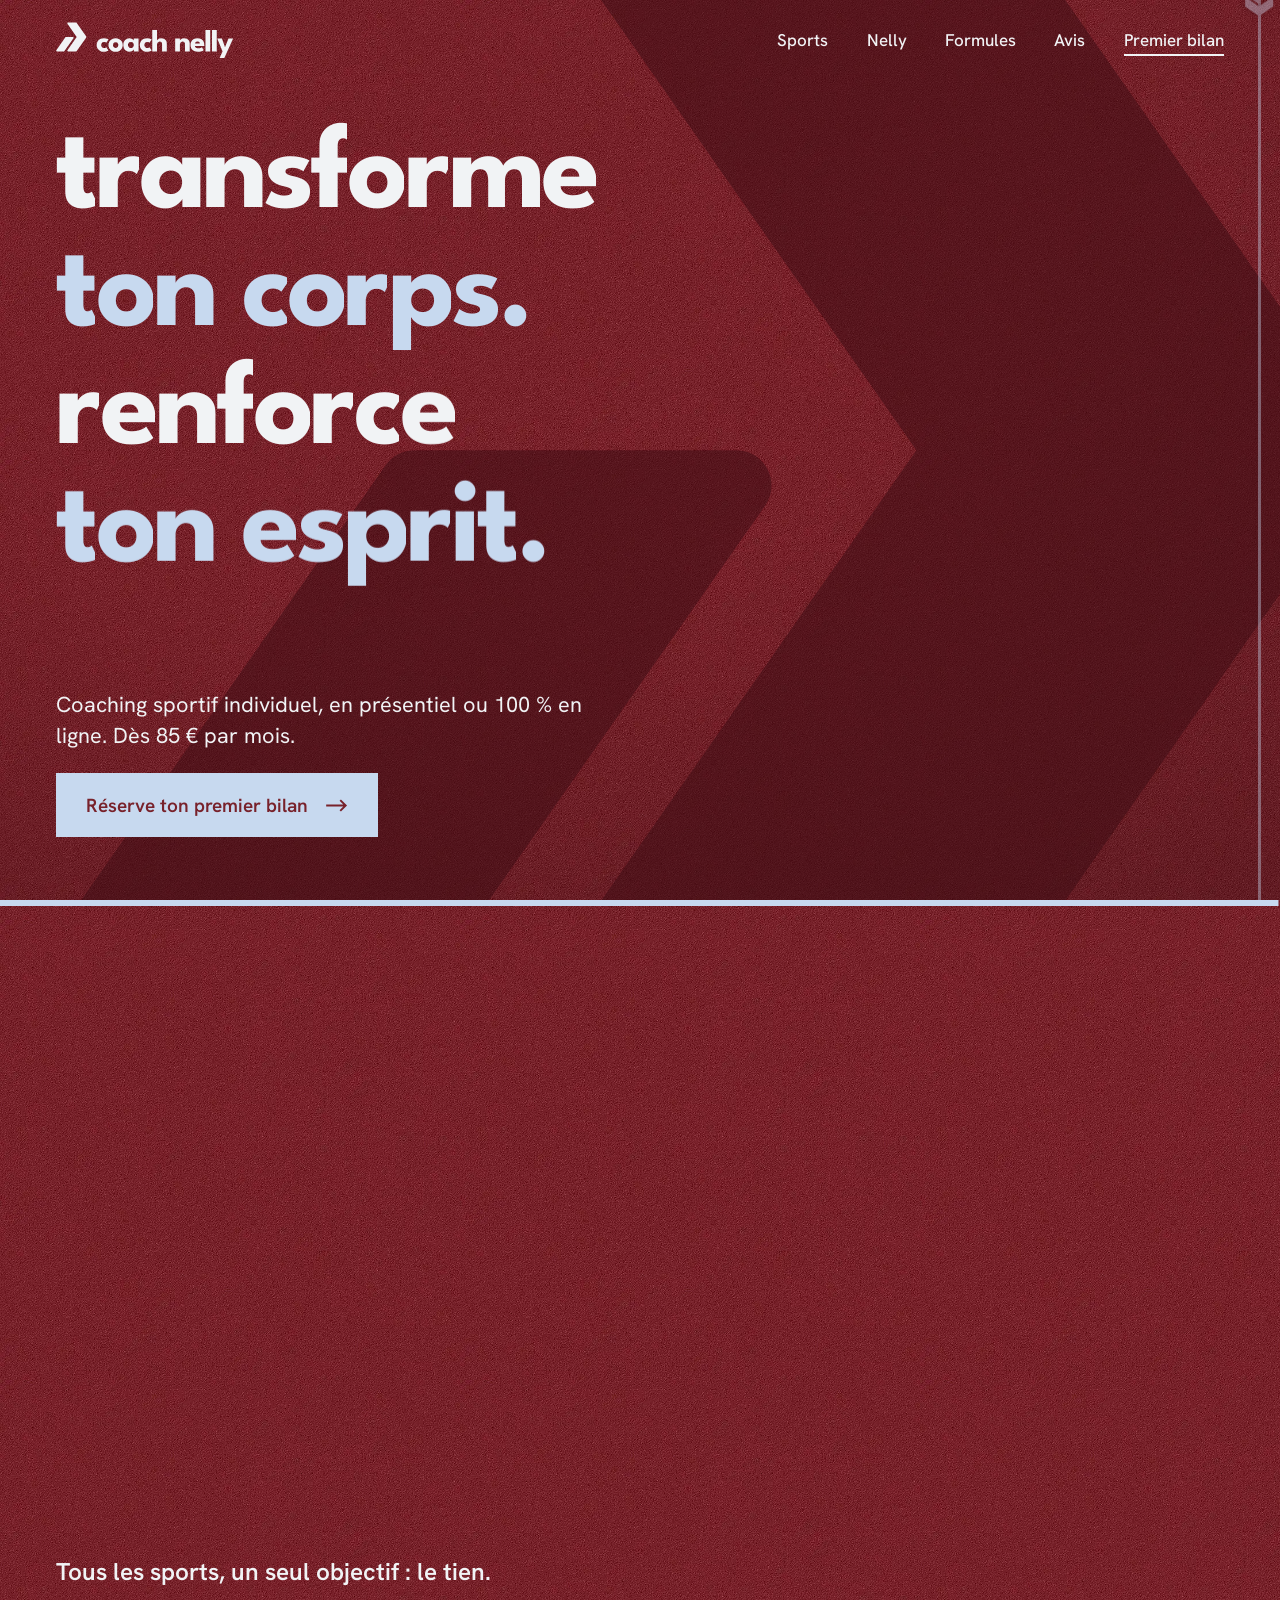
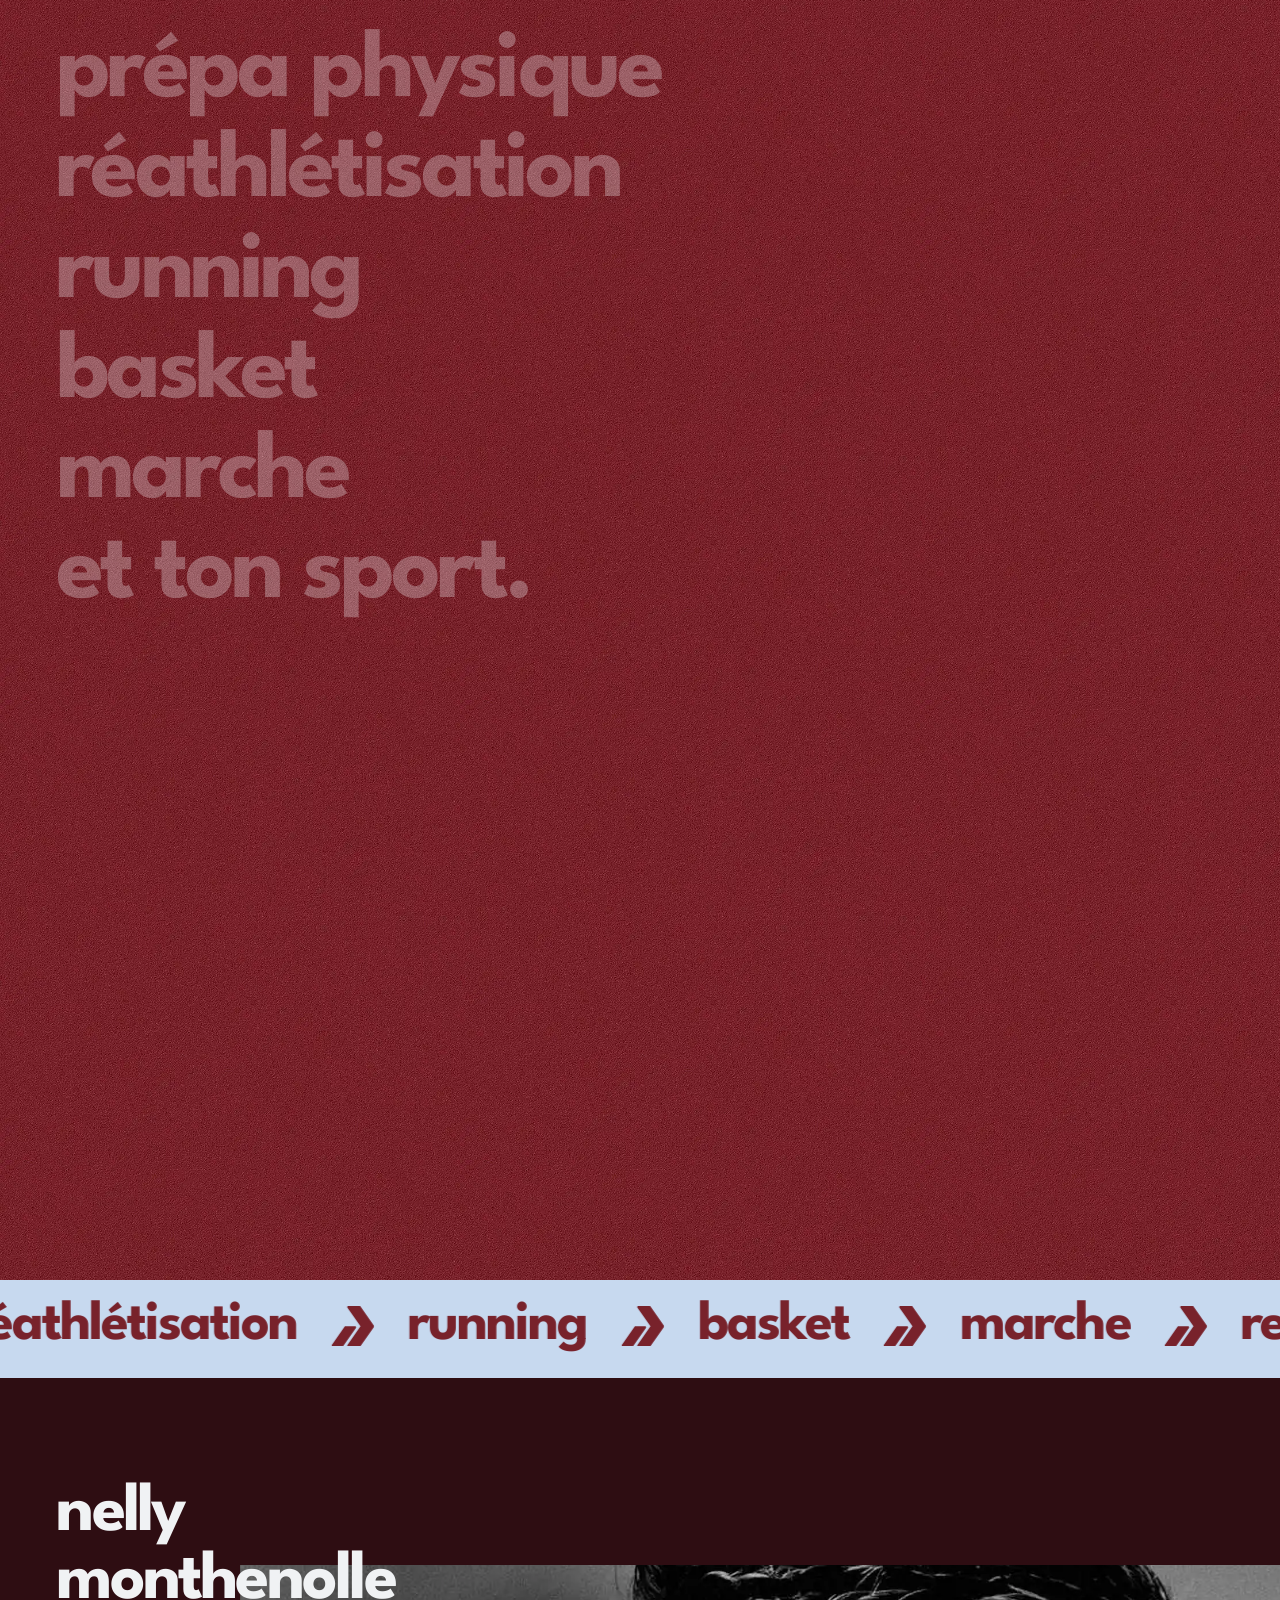
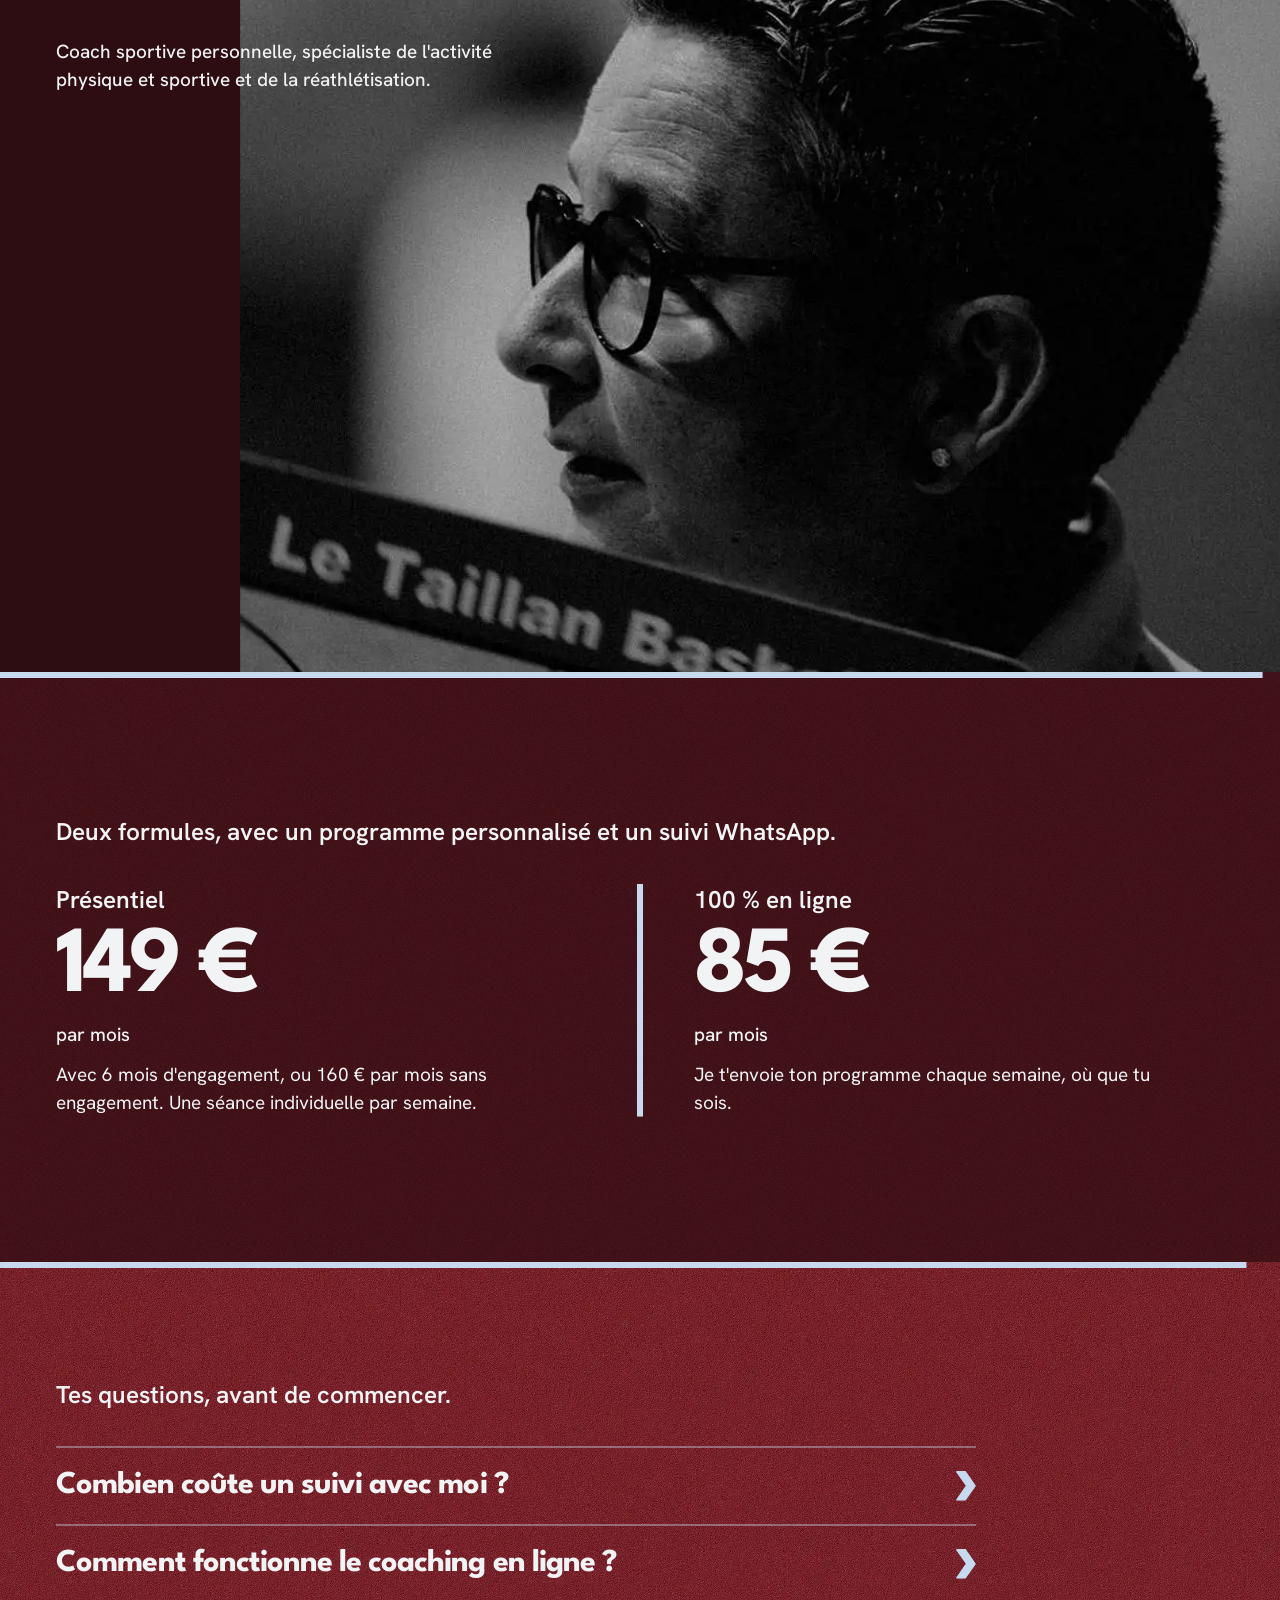
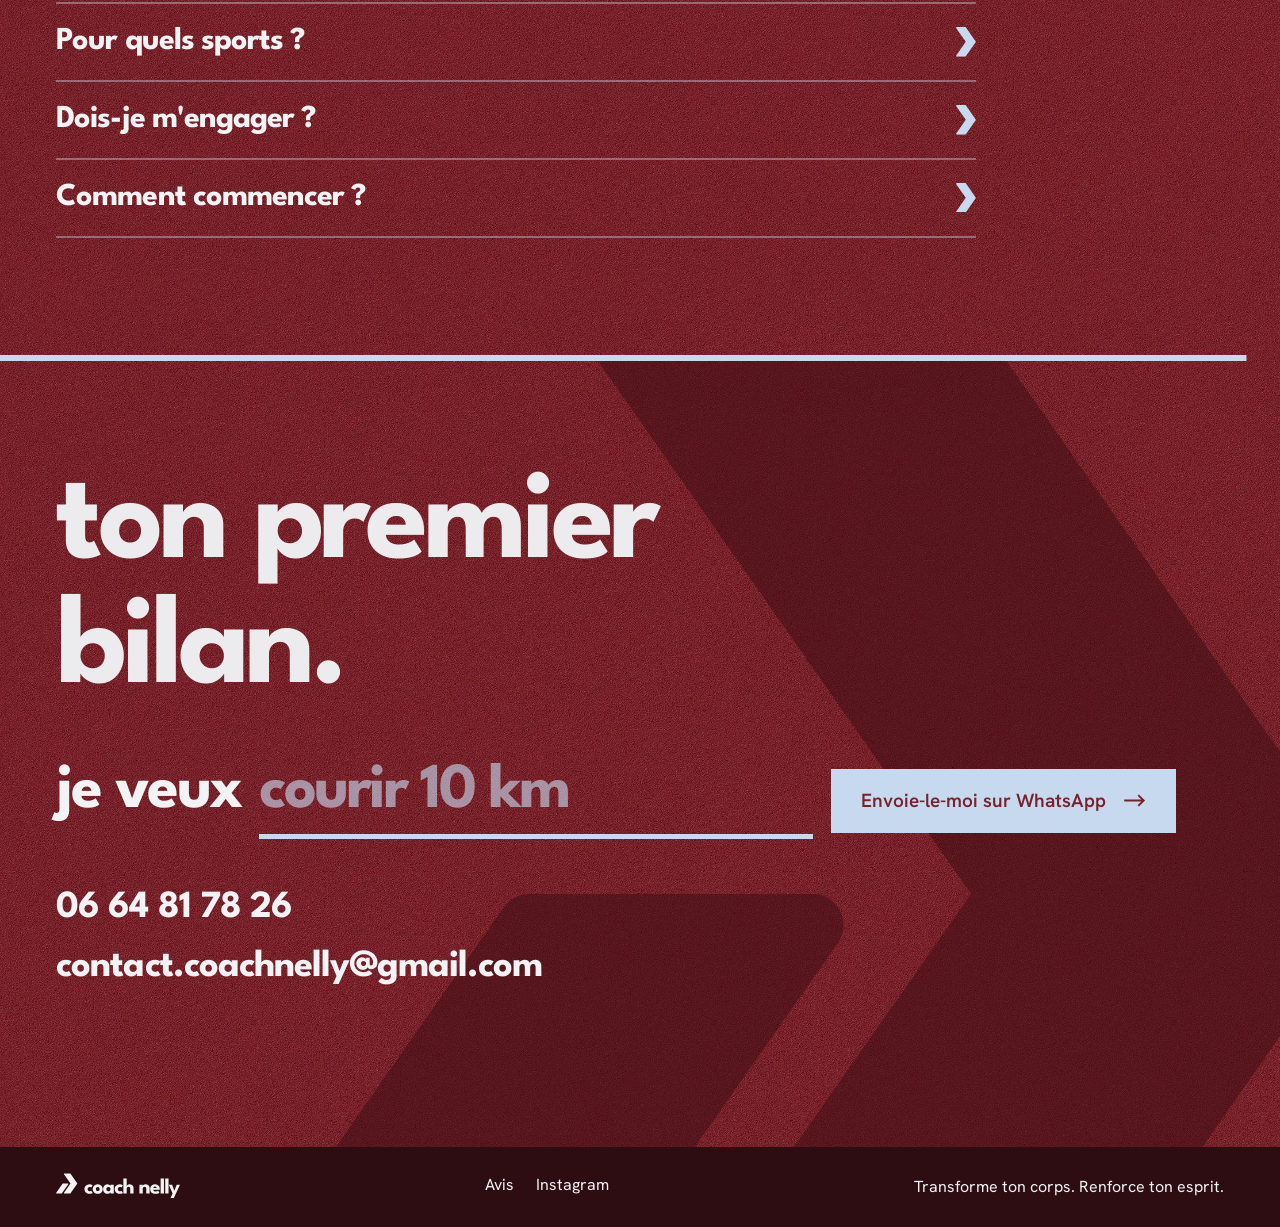
==== commit a7402b3a: "Bandeau fixe, phrase du premier bilan, page avis en affichage seul Co-Authored-By: Claude Opus 5.5 <" ====
--- a/index.html
+++ b/index.html
@@ -11,9 +11,9 @@
 <meta name="site-kind" content="other"><meta name="page-type" content="service">
 <link rel="icon" href="favicon.ico" sizes="48x48"><link rel="icon" href="favicon.svg" type="image/svg+xml"><link rel="apple-touch-icon" href="apple-touch-icon.png"><link rel="manifest" href="site.webmanifest"><meta name="theme-color" content="#78222B">
 <link rel="preload" href="fonts/league-spartan-700.woff2" as="font" type="font/woff2" crossorigin><link rel="preload" href="fonts/hanken-500.woff2" as="font" type="font/woff2" crossorigin><link rel="preload" href="img/matiere.webp" as="image" type="image/webp">
-<link rel="stylesheet" href="style.css?v=3">
+<link rel="stylesheet" href="style.css?v=4">
 <script>if(!matchMedia('(prefers-reduced-motion: reduce)').matches)document.documentElement.classList.add('js')</script>
-<script type="application/ld+json">{"@context":"https://schema.org","@graph":[{"@type":"LocalBusiness","@id":"https://adriensmbr.github.io/coach-nelly/#coach","name":"Coach Nelly","description":"Coaching sportif individuel en présentiel ou 100 % en ligne : préparation physique, réathlétisation, running, basket et marche.","url":"https://adriensmbr.github.io/coach-nelly/","image":"https://adriensmbr.github.io/coach-nelly/og-image.jpg","logo":"https://adriensmbr.github.io/coach-nelly/favicon-512.png","telephone":"+33664817826","email":"contact.coachnelly@gmail.com","priceRange":"85 € à 160 € par mois","founder":{"@id":"https://adriensmbr.github.io/coach-nelly/#nelly"},"sameAs":["https://www.instagram.com/coach.nelly_/"],"makesOffer":[{"@type":"Offer","name":"Coaching présentiel avec 6 mois d'engagement","price":"150","priceCurrency":"EUR"},{"@type":"Offer","name":"Coaching présentiel sans engagement","price":"160","priceCurrency":"EUR"},{"@type":"Offer","name":"Coaching 100 % en ligne","price":"85","priceCurrency":"EUR"}]},{"@type":"Person","@id":"https://adriensmbr.github.io/coach-nelly/#nelly","name":"Nelly Monthenolle","jobTitle":"Coach sportive personnelle","worksFor":{"@id":"https://adriensmbr.github.io/coach-nelly/#coach"}},{"@type":"WebSite","@id":"https://adriensmbr.github.io/coach-nelly/#site","url":"https://adriensmbr.github.io/coach-nelly/","name":"Coach Nelly","inLanguage":"fr-FR"},{"@type":"FAQPage","mainEntity":[{"@type":"Question","name":"Combien coûte un suivi avec Nelly ?","acceptedAnswer":{"@type":"Answer","text":"En présentiel, 150 € par mois avec 6 mois d'engagement, ou 160 € par mois sans engagement, avec une séance individuelle par semaine. En ligne, 85 € par mois. Les deux formules comprennent un programme personnalisé et un suivi WhatsApp."}},{"@type":"Question","name":"Comment fonctionne le coaching en ligne ?","acceptedAnswer":{"@type":"Answer","text":"Ton programme personnalisé t'est envoyé chaque semaine et Nelly te suit sur WhatsApp, où que tu sois."}},{"@type":"Question","name":"Pour quels sports ?","acceptedAnswer":{"@type":"Answer","text":"Préparation physique, réathlétisation, running, basket, marche, et plus largement le sport qui correspond à ton objectif."}},{"@type":"Question","name":"Dois-je m'engager ?","acceptedAnswer":{"@type":"Answer","text":"Non. La formule présentiel existe avec ou sans engagement, et le tarif avec 6 mois d'engagement est simplement plus bas."}},{"@type":"Question","name":"Comment commencer ?","acceptedAnswer":{"@type":"Answer","text":"Tout commence par un premier bilan. Écris à Nelly sur WhatsApp, appelle le 06 64 81 78 26 ou envoie un e-mail à contact.coachnelly@gmail.com."}}]}]}</script>
+<script type="application/ld+json">{"@context":"https://schema.org","@graph":[{"@type":"LocalBusiness","@id":"https://adriensmbr.github.io/coach-nelly/#coach","name":"Coach Nelly","description":"Coaching sportif individuel en présentiel ou 100 % en ligne : préparation physique, réathlétisation, running, basket et marche.","url":"https://adriensmbr.github.io/coach-nelly/","image":"https://adriensmbr.github.io/coach-nelly/og-image.jpg","logo":"https://adriensmbr.github.io/coach-nelly/favicon-512.png","telephone":"+33664817826","email":"contact.coachnelly@gmail.com","priceRange":"85 € à 160 € par mois","founder":{"@id":"https://adriensmbr.github.io/coach-nelly/#nelly"},"sameAs":["https://www.instagram.com/coach.nelly_/"],"makesOffer":[{"@type":"Offer","name":"Coaching présentiel avec 6 mois d'engagement","price":"150","priceCurrency":"EUR"},{"@type":"Offer","name":"Coaching présentiel sans engagement","price":"160","priceCurrency":"EUR"},{"@type":"Offer","name":"Coaching 100 % en ligne","price":"85","priceCurrency":"EUR"}]},{"@type":"Person","@id":"https://adriensmbr.github.io/coach-nelly/#nelly","name":"Nelly Monthenolle","jobTitle":"Coach sportive personnelle","worksFor":{"@id":"https://adriensmbr.github.io/coach-nelly/#coach"}},{"@type":"WebSite","@id":"https://adriensmbr.github.io/coach-nelly/#site","url":"https://adriensmbr.github.io/coach-nelly/","name":"Coach Nelly","inLanguage":"fr-FR"},{"@type":"FAQPage","mainEntity":[{"@type":"Question","name":"Combien coûte un suivi avec moi ?","acceptedAnswer":{"@type":"Answer","text":"En présentiel, 150 € par mois avec 6 mois d'engagement, ou 160 € par mois sans engagement, avec une séance individuelle par semaine. En ligne, 85 € par mois. Les deux formules comprennent un programme personnalisé et un suivi WhatsApp."}},{"@type":"Question","name":"Comment fonctionne le coaching en ligne ?","acceptedAnswer":{"@type":"Answer","text":"Je t'envoie ton programme personnalisé chaque semaine et je te suis sur WhatsApp, où que tu sois."}},{"@type":"Question","name":"Pour quels sports ?","acceptedAnswer":{"@type":"Answer","text":"Préparation physique, réathlétisation, running, basket, marche, et plus largement le sport qui correspond à ton objectif."}},{"@type":"Question","name":"Dois-je m'engager ?","acceptedAnswer":{"@type":"Answer","text":"Non. La formule présentiel existe avec ou sans engagement, et le tarif avec 6 mois d'engagement est simplement plus bas."}},{"@type":"Question","name":"Comment commencer ?","acceptedAnswer":{"@type":"Answer","text":"Tout commence par un premier bilan. Écris-moi sur WhatsApp, appelle-moi au 06 64 81 78 26 ou envoie-moi un e-mail à contact.coachnelly@gmail.com."}}]}]}</script>
 </head>
 <body>
 <svg width="0" height="0" style="position:absolute" aria-hidden="true"><symbol id="sym" viewBox="22.0 27.8 212.0 200.3"><path fill="currentColor" d="M87.22 130.22C88.2 128.83 89.8 128 91.5 128L139.27 128C143.49 128 145.96 132.75 143.54 136.21L80.74 225.93C79.76 227.32 78.17 228.15 76.47 228.15L28.69 228.15C24.47 228.15 22 223.4 24.42 219.94ZM101.62 36.06C99.2 32.6 101.67 27.85 105.89 27.85L162.01 27.85C163.72 27.85 165.31 28.68 166.29 30.07L232.74 125.01C234 126.8 234 129.2 232.74 130.99L166.29 225.93C165.31 227.32 163.72 228.15 162.01 228.15L105.89 228.15C101.67 228.15 99.2 223.4 101.62 219.94L165.98 128Z"/></symbol><symbol id="chv" viewBox="100 27.8 135 200.3"><path fill="currentColor" d="M101.62 36.06C99.2 32.6 101.67 27.85 105.89 27.85L162.01 27.85C163.72 27.85 165.31 28.68 166.29 30.07L232.74 125.01C234 126.8 234 129.2 232.74 130.99L166.29 225.93C165.31 227.32 163.72 228.15 162.01 228.15L105.89 228.15C101.67 228.15 99.2 223.4 101.62 219.94L165.98 128Z"/></symbol></svg>
@@ -25,7 +25,7 @@
   <a href="#top" aria-label="coach nelly, accueil"><svg class="lg" viewBox="0.0 -94.4 569.1 128.4" role="img" aria-label="coach nelly"><path fill="currentColor" d="M30.09 -45.17C30.54 -45.82 31.27 -46.2 32.06 -46.2L54.1 -46.2C56.04 -46.2 57.18 -44.01 56.07 -42.41L27.1 -1.03C26.65 -0.38 25.91 0 25.13 0L3.09 0C1.14 0 0 -2.19 1.12 -3.79ZM36.73 -88.61C35.61 -90.21 36.75 -92.4 38.7 -92.4L64.59 -92.4C65.37 -92.4 66.11 -92.02 66.56 -91.37L97.22 -47.58C97.8 -46.75 97.8 -45.65 97.22 -44.82L66.56 -1.03C66.11 -0.38 65.37 0 64.59 0L38.7 0C36.75 0 35.61 -2.19 36.73 -3.79L66.42 -46.2ZM154.26 -10.73Q157.1 -10.73 158.95 -11.71Q160.8 -12.7 161.44 -13.3L168.4 -2.98Q167.6 -2.33 165.65 -1.32Q163.7 -0.32 160.78 0.44Q157.85 1.2 154.12 1.2Q147.03 1.2 141.69 -1.48Q136.36 -4.17 133.38 -9.05Q130.41 -13.94 130.41 -20.55Q130.41 -27.21 133.38 -32.06Q136.36 -36.92 141.69 -39.58Q147.03 -42.25 154.12 -42.25Q157.78 -42.25 160.7 -41.48Q163.62 -40.71 165.64 -39.72Q167.65 -38.73 168.45 -38.03L161.35 -27.66Q161.01 -28 160.09 -28.64Q159.16 -29.28 157.71 -29.8Q156.26 -30.32 154.26 -30.32Q151.8 -30.32 149.67 -29.05Q147.54 -27.78 146.25 -25.58Q144.95 -23.39 144.95 -20.55Q144.95 -17.71 146.25 -15.49Q147.54 -13.27 149.67 -12Q151.8 -10.73 154.26 -10.73ZM191.5 1.2Q184.77 1.2 179.54 -1.57Q174.3 -4.35 171.33 -9.23Q168.35 -14.11 168.35 -20.4Q168.35 -26.69 171.33 -31.63Q174.3 -36.57 179.54 -39.41Q184.77 -42.25 191.5 -42.25Q198.22 -42.25 203.37 -39.41Q208.53 -36.57 211.44 -31.63Q214.36 -26.69 214.36 -20.4Q214.36 -14.11 211.44 -9.23Q208.53 -4.35 203.37 -1.57Q198.22 1.2 191.5 1.2ZM191.5 -11.31Q194.11 -11.31 196.01 -12.46Q197.91 -13.61 198.95 -15.7Q199.99 -17.78 199.99 -20.47Q199.99 -23.16 198.95 -25.26Q197.91 -27.36 196.01 -28.55Q194.11 -29.74 191.5 -29.74Q188.88 -29.74 186.95 -28.55Q185.03 -27.36 183.96 -25.26Q182.9 -23.16 182.9 -20.47Q182.9 -17.78 183.96 -15.7Q185.03 -13.61 186.95 -12.46Q188.88 -11.31 191.5 -11.31ZM250.07 0V-6.66Q249.63 -5.63 247.82 -3.73Q246.01 -1.84 243.01 -0.32Q240.01 1.2 235.97 1.2Q230.01 1.2 225.51 -1.72Q221 -4.64 218.5 -9.56Q216 -14.48 216 -20.5Q216 -26.52 218.5 -31.44Q221 -36.36 225.51 -39.31Q230.01 -42.25 235.97 -42.25Q239.87 -42.25 242.75 -41.02Q245.63 -39.78 247.45 -38.11Q249.27 -36.45 249.93 -35.06V-41.05H265.03V0ZM230.91 -20.5Q230.91 -17.68 232.21 -15.46Q233.51 -13.24 235.68 -11.98Q237.85 -10.73 240.47 -10.73Q243.22 -10.73 245.34 -12Q247.45 -13.26 248.66 -15.49Q249.87 -17.71 249.87 -20.5Q249.87 -23.29 248.66 -25.51Q247.45 -27.74 245.34 -29.03Q243.22 -30.32 240.47 -30.32Q237.85 -30.32 235.68 -29.04Q233.51 -27.76 232.21 -25.54Q230.91 -23.32 230.91 -20.5ZM292.96 -10.73Q295.8 -10.73 297.65 -11.71Q299.5 -12.7 300.14 -13.3L307.1 -2.98Q306.3 -2.33 304.35 -1.32Q302.4 -0.32 299.48 0.44Q296.55 1.2 292.82 1.2Q285.73 1.2 280.39 -1.48Q275.06 -4.17 272.08 -9.05Q269.11 -13.94 269.11 -20.55Q269.11 -27.21 272.08 -32.06Q275.06 -36.92 280.39 -39.58Q285.73 -42.25 292.82 -42.25Q296.48 -42.25 299.4 -41.48Q302.32 -40.71 304.34 -39.72Q306.35 -38.73 307.15 -38.03L300.05 -27.66Q299.71 -28 298.79 -28.64Q297.86 -29.28 296.41 -29.8Q294.96 -30.32 292.96 -30.32Q290.5 -30.32 288.37 -29.05Q286.24 -27.78 284.95 -25.58Q283.65 -23.39 283.65 -20.55Q283.65 -17.71 284.95 -15.49Q286.24 -13.27 288.37 -12Q290.5 -10.73 292.96 -10.73ZM337.89 -42.25Q342.22 -42.25 346.31 -40.51Q350.4 -38.77 353.05 -34.97Q355.7 -31.18 355.7 -25.05V0H340.48V-22.54Q340.48 -26.93 338.52 -29.17Q336.57 -31.41 333.17 -31.41Q330.91 -31.41 328.85 -30.22Q326.8 -29.03 325.51 -26.92Q324.23 -24.81 324.23 -22.04V0H308.99V-68.8H324.23V-35.01Q324.78 -36.67 326.72 -38.34Q328.65 -40 331.57 -41.13Q334.5 -42.25 337.89 -42.25ZM411.43 -42.25Q415.76 -42.25 419.85 -40.51Q423.94 -38.77 426.59 -34.97Q429.25 -31.18 429.25 -25.05V0H414.02V-22.54Q414.02 -26.93 411.92 -29.17Q409.82 -31.41 406.42 -31.41Q404.16 -31.41 402.18 -30.22Q400.19 -29.03 398.98 -26.92Q397.77 -24.81 397.77 -22.04V0H382.57V-41.05H397.77V-35.01Q398.32 -36.67 400.26 -38.34Q402.2 -40 405.13 -41.13Q408.05 -42.25 411.43 -42.25ZM446.17 -17.32Q446.35 -15.1 447.58 -13.39Q448.82 -11.68 451.05 -10.71Q453.27 -9.75 456.35 -9.75Q459.22 -9.75 461.56 -10.34Q463.9 -10.93 465.62 -11.84Q467.35 -12.75 468.27 -13.7L474.17 -4.3Q472.92 -2.95 470.66 -1.69Q468.4 -0.42 464.7 0.39Q461 1.2 455.35 1.2Q448.52 1.2 443.22 -1.35Q437.92 -3.9 434.9 -8.86Q431.87 -13.82 431.87 -20.97Q431.87 -26.97 434.5 -31.8Q437.12 -36.62 442.11 -39.44Q447.1 -42.25 454.15 -42.25Q460.85 -42.25 465.76 -39.8Q470.67 -37.35 473.35 -32.52Q476.02 -27.7 476.02 -20.52Q476.02 -20.12 476 -18.91Q475.97 -17.7 475.87 -17.32ZM461.74 -25.25Q461.69 -26.87 460.89 -28.45Q460.09 -30.02 458.49 -31.05Q456.9 -32.07 454.37 -32.07Q451.87 -32.07 450.16 -31.1Q448.45 -30.12 447.55 -28.57Q446.65 -27.02 446.52 -25.25ZM495.08 0H479.85V-68.8H495.08ZM516.08 0H500.85V-68.8H516.08ZM542.6 -13.17 553.69 -41.05H568.61L540.38 20.8H525.18L534.67 0L517.52 -41.05H532.67Z"/></svg></a>
   <nav aria-label="Menu"><a class="u" href="#sports">Sports</a><a class="u" href="#nelly">Nelly</a><a class="u" href="#formules">Formules</a><a class="u" href="avis.html">Avis</a><a class="u" href="#bilan">Premier bilan</a></nav>
 </header>
-<div class="bar"><button class="mb" type="button" aria-expanded="false" aria-controls="sheet"><svg viewBox="0 0 135 200.3" aria-hidden="true"><use href="#chv"/></svg><span>menu</span></button><a class="cta" href="#bilan">Mon premier bilan<svg class="ar" viewBox="0 0 20 12" aria-hidden="true"><path d="M0 6h18M13 1l5 5-5 5" fill="none" stroke="currentColor" stroke-width="1.8"/></svg></a></div>
+<div class="bar"><button class="mb" type="button" aria-expanded="false" aria-controls="sheet"><svg viewBox="0 0 135 200.3" aria-hidden="true"><use href="#chv"/></svg><span>menu</span></button><a class="cta" href="#bilan">Ton premier bilan<svg class="ar" viewBox="0 0 20 12" aria-hidden="true"><path d="M0 6h18M13 1l5 5-5 5" fill="none" stroke="currentColor" stroke-width="1.8"/></svg></a></div>
 <div class="sheet" id="sheet"><svg class="ton" viewBox="0 0 212 200.3" aria-hidden="true"><use href="#sym"/></svg><div><svg class="lg" viewBox="0.0 -94.4 569.1 128.4" role="img" aria-label="coach nelly"><path fill="currentColor" d="M30.09 -45.17C30.54 -45.82 31.27 -46.2 32.06 -46.2L54.1 -46.2C56.04 -46.2 57.18 -44.01 56.07 -42.41L27.1 -1.03C26.65 -0.38 25.91 0 25.13 0L3.09 0C1.14 0 0 -2.19 1.12 -3.79ZM36.73 -88.61C35.61 -90.21 36.75 -92.4 38.7 -92.4L64.59 -92.4C65.37 -92.4 66.11 -92.02 66.56 -91.37L97.22 -47.58C97.8 -46.75 97.8 -45.65 97.22 -44.82L66.56 -1.03C66.11 -0.38 65.37 0 64.59 0L38.7 0C36.75 0 35.61 -2.19 36.73 -3.79L66.42 -46.2ZM154.26 -10.73Q157.1 -10.73 158.95 -11.71Q160.8 -12.7 161.44 -13.3L168.4 -2.98Q167.6 -2.33 165.65 -1.32Q163.7 -0.32 160.78 0.44Q157.85 1.2 154.12 1.2Q147.03 1.2 141.69 -1.48Q136.36 -4.17 133.38 -9.05Q130.41 -13.94 130.41 -20.55Q130.41 -27.21 133.38 -32.06Q136.36 -36.92 141.69 -39.58Q147.03 -42.25 154.12 -42.25Q157.78 -42.25 160.7 -41.48Q163.62 -40.71 165.64 -39.72Q167.65 -38.73 168.45 -38.03L161.35 -27.66Q161.01 -28 160.09 -28.64Q159.16 -29.28 157.71 -29.8Q156.26 -30.32 154.26 -30.32Q151.8 -30.32 149.67 -29.05Q147.54 -27.78 146.25 -25.58Q144.95 -23.39 144.95 -20.55Q144.95 -17.71 146.25 -15.49Q147.54 -13.27 149.67 -12Q151.8 -10.73 154.26 -10.73ZM191.5 1.2Q184.77 1.2 179.54 -1.57Q174.3 -4.35 171.33 -9.23Q168.35 -14.11 168.35 -20.4Q168.35 -26.69 171.33 -31.63Q174.3 -36.57 179.54 -39.41Q184.77 -42.25 191.5 -42.25Q198.22 -42.25 203.37 -39.41Q208.53 -36.57 211.44 -31.63Q214.36 -26.69 214.36 -20.4Q214.36 -14.11 211.44 -9.23Q208.53 -4.35 203.37 -1.57Q198.22 1.2 191.5 1.2ZM191.5 -11.31Q194.11 -11.31 196.01 -12.46Q197.91 -13.61 198.95 -15.7Q199.99 -17.78 199.99 -20.47Q199.99 -23.16 198.95 -25.26Q197.91 -27.36 196.01 -28.55Q194.11 -29.74 191.5 -29.74Q188.88 -29.74 186.95 -28.55Q185.03 -27.36 183.96 -25.26Q182.9 -23.16 182.9 -20.47Q182.9 -17.78 183.96 -15.7Q185.03 -13.61 186.95 -12.46Q188.88 -11.31 191.5 -11.31ZM250.07 0V-6.66Q249.63 -5.63 247.82 -3.73Q246.01 -1.84 243.01 -0.32Q240.01 1.2 235.97 1.2Q230.01 1.2 225.51 -1.72Q221 -4.64 218.5 -9.56Q216 -14.48 216 -20.5Q216 -26.52 218.5 -31.44Q221 -36.36 225.51 -39.31Q230.01 -42.25 235.97 -42.25Q239.87 -42.25 242.75 -41.02Q245.63 -39.78 247.45 -38.11Q249.27 -36.45 249.93 -35.06V-41.05H265.03V0ZM230.91 -20.5Q230.91 -17.68 232.21 -15.46Q233.51 -13.24 235.68 -11.98Q237.85 -10.73 240.47 -10.73Q243.22 -10.73 245.34 -12Q247.45 -13.26 248.66 -15.49Q249.87 -17.71 249.87 -20.5Q249.87 -23.29 248.66 -25.51Q247.45 -27.74 245.34 -29.03Q243.22 -30.32 240.47 -30.32Q237.85 -30.32 235.68 -29.04Q233.51 -27.76 232.21 -25.54Q230.91 -23.32 230.91 -20.5ZM292.96 -10.73Q295.8 -10.73 297.65 -11.71Q299.5 -12.7 300.14 -13.3L307.1 -2.98Q306.3 -2.33 304.35 -1.32Q302.4 -0.32 299.48 0.44Q296.55 1.2 292.82 1.2Q285.73 1.2 280.39 -1.48Q275.06 -4.17 272.08 -9.05Q269.11 -13.94 269.11 -20.55Q269.11 -27.21 272.08 -32.06Q275.06 -36.92 280.39 -39.58Q285.73 -42.25 292.82 -42.25Q296.48 -42.25 299.4 -41.48Q302.32 -40.71 304.34 -39.72Q306.35 -38.73 307.15 -38.03L300.05 -27.66Q299.71 -28 298.79 -28.64Q297.86 -29.28 296.41 -29.8Q294.96 -30.32 292.96 -30.32Q290.5 -30.32 288.37 -29.05Q286.24 -27.78 284.95 -25.58Q283.65 -23.39 283.65 -20.55Q283.65 -17.71 284.95 -15.49Q286.24 -13.27 288.37 -12Q290.5 -10.73 292.96 -10.73ZM337.89 -42.25Q342.22 -42.25 346.31 -40.51Q350.4 -38.77 353.05 -34.97Q355.7 -31.18 355.7 -25.05V0H340.48V-22.54Q340.48 -26.93 338.52 -29.17Q336.57 -31.41 333.17 -31.41Q330.91 -31.41 328.85 -30.22Q326.8 -29.03 325.51 -26.92Q324.23 -24.81 324.23 -22.04V0H308.99V-68.8H324.23V-35.01Q324.78 -36.67 326.72 -38.34Q328.65 -40 331.57 -41.13Q334.5 -42.25 337.89 -42.25ZM411.43 -42.25Q415.76 -42.25 419.85 -40.51Q423.94 -38.77 426.59 -34.97Q429.25 -31.18 429.25 -25.05V0H414.02V-22.54Q414.02 -26.93 411.92 -29.17Q409.82 -31.41 406.42 -31.41Q404.16 -31.41 402.18 -30.22Q400.19 -29.03 398.98 -26.92Q397.77 -24.81 397.77 -22.04V0H382.57V-41.05H397.77V-35.01Q398.32 -36.67 400.26 -38.34Q402.2 -40 405.13 -41.13Q408.05 -42.25 411.43 -42.25ZM446.17 -17.32Q446.35 -15.1 447.58 -13.39Q448.82 -11.68 451.05 -10.71Q453.27 -9.75 456.35 -9.75Q459.22 -9.75 461.56 -10.34Q463.9 -10.93 465.62 -11.84Q467.35 -12.75 468.27 -13.7L474.17 -4.3Q472.92 -2.95 470.66 -1.69Q468.4 -0.42 464.7 0.39Q461 1.2 455.35 1.2Q448.52 1.2 443.22 -1.35Q437.92 -3.9 434.9 -8.86Q431.87 -13.82 431.87 -20.97Q431.87 -26.97 434.5 -31.8Q437.12 -36.62 442.11 -39.44Q447.1 -42.25 454.15 -42.25Q460.85 -42.25 465.76 -39.8Q470.67 -37.35 473.35 -32.52Q476.02 -27.7 476.02 -20.52Q476.02 -20.12 476 -18.91Q475.97 -17.7 475.87 -17.32ZM461.74 -25.25Q461.69 -26.87 460.89 -28.45Q460.09 -30.02 458.49 -31.05Q456.9 -32.07 454.37 -32.07Q451.87 -32.07 450.16 -31.1Q448.45 -30.12 447.55 -28.57Q446.65 -27.02 446.52 -25.25ZM495.08 0H479.85V-68.8H495.08ZM516.08 0H500.85V-68.8H516.08ZM542.6 -13.17 553.69 -41.05H568.61L540.38 20.8H525.18L534.67 0L517.52 -41.05H532.67Z"/></svg></div>
 <nav aria-label="Menu mobile"><ul><li style="--i:0"><a href="#sports"><svg viewBox="0 0 135 200.3" aria-hidden="true"><use href="#chv"/></svg>sports</a></li><li style="--i:1"><a href="#nelly"><svg viewBox="0 0 135 200.3" aria-hidden="true"><use href="#chv"/></svg>nelly</a></li><li style="--i:2"><a href="#formules"><svg viewBox="0 0 135 200.3" aria-hidden="true"><use href="#chv"/></svg>formules</a></li><li style="--i:3"><a href="avis.html"><svg viewBox="0 0 135 200.3" aria-hidden="true"><use href="#chv"/></svg>avis</a></li><li style="--i:4"><a href="#bilan"><svg viewBox="0 0 135 200.3" aria-hidden="true"><use href="#chv"/></svg>premier bilan</a></li></ul></nav>
 <div class="ct"><a href="tel:+33664817826">06 64 81 78 26</a><a href="mailto:contact.coachnelly@gmail.com">contact.coachnelly@gmail.com</a><a href="https://www.instagram.com/coach.nelly_/" rel="noopener">@coach.nelly_</a></div></div>
@@ -33,7 +33,7 @@
   <section class="hero" aria-labelledby="h">
     <div class="hl" aria-hidden="true"><svg class="ton" viewBox="0 0 212 200.3"><use href="#sym"/></svg></div>
     <h1 id="h" class="d"><span><i>transforme</i></span><span><i>ton corps.</i></span><span><i>renforce</i></span><span><i>ton esprit.</i></span></h1>
-    <div class="foot"><p>Coaching sportif individuel, en présentiel ou 100 % en ligne. Dès 85 € par mois.</p><a class="btn" href="#bilan">Réserver mon premier bilan<svg class="ar" viewBox="0 0 20 12" aria-hidden="true"><path d="M0 6h18M13 1l5 5-5 5" fill="none" stroke="currentColor" stroke-width="1.8"/></svg></a></div>
+    <div class="foot"><p>Coaching sportif individuel, en présentiel ou 100 % en ligne. Dès 85 € par mois.</p><a class="btn" href="#bilan">Réserve ton premier bilan<svg class="ar" viewBox="0 0 20 12" aria-hidden="true"><path d="M0 6h18M13 1l5 5-5 5" fill="none" stroke="currentColor" stroke-width="1.8"/></svg></a></div>
   </section>
   <section class="lane" id="sports" aria-labelledby="s-h">
         <div><h2 id="s-h">Tous les sports, un seul objectif : le tien.</h2><ul class="big"><li>prépa physique</li><li>réathlétisation</li><li>running</li><li>basket</li><li>marche</li><li>et ton sport.</li></ul></div>
@@ -48,23 +48,25 @@
     <div class="offers">
       <article class="of"><h3>Présentiel</h3><p class="pr">150 €<small>par mois</small></p><p class="n">Avec 6 mois d'engagement, ou 160 € par mois sans engagement. Une séance individuelle par semaine.</p></article>
       <div class="vl" aria-hidden="true"></div>
-      <article class="of"><h3>100 % en ligne</h3><p class="pr">85 €<small>par mois</small></p><p class="n">Ton programme envoyé chaque semaine, où que tu sois.</p></article>
+      <article class="of"><h3>100 % en ligne</h3><p class="pr">85 €<small>par mois</small></p><p class="n">Je t'envoie ton programme chaque semaine, où que tu sois.</p></article>
     </div></div>
   </section>
-  <section class="lane" id="questions" aria-labelledby="q-h"><div><h2 id="q-h">Tes questions, avant de commencer.</h2><div class="faq"><details><summary>Combien coûte un suivi avec Nelly ?<svg viewBox="0 0 135 200.3" aria-hidden="true"><use href="#chv"/></svg></summary><p>En présentiel, 150 € par mois avec 6 mois d'engagement, ou 160 € par mois sans engagement, avec une séance individuelle par semaine. En ligne, 85 € par mois. Les deux formules comprennent un programme personnalisé et un suivi WhatsApp.</p></details><details><summary>Comment fonctionne le coaching en ligne ?<svg viewBox="0 0 135 200.3" aria-hidden="true"><use href="#chv"/></svg></summary><p>Ton programme personnalisé t'est envoyé chaque semaine et Nelly te suit sur WhatsApp, où que tu sois.</p></details><details><summary>Pour quels sports ?<svg viewBox="0 0 135 200.3" aria-hidden="true"><use href="#chv"/></svg></summary><p>Préparation physique, réathlétisation, running, basket, marche, et plus largement le sport qui correspond à ton objectif.</p></details><details><summary>Dois-je m'engager ?<svg viewBox="0 0 135 200.3" aria-hidden="true"><use href="#chv"/></svg></summary><p>Non. La formule présentiel existe avec ou sans engagement, et le tarif avec 6 mois d'engagement est simplement plus bas.</p></details><details><summary>Comment commencer ?<svg viewBox="0 0 135 200.3" aria-hidden="true"><use href="#chv"/></svg></summary><p>Tout commence par un premier bilan. Écris à Nelly sur WhatsApp, appelle le 06 64 81 78 26 ou envoie un e-mail à contact.coachnelly@gmail.com.</p></details></div></div></section>
+  <section class="lane" id="questions" aria-labelledby="q-h"><div><h2 id="q-h">Tes questions, avant de commencer.</h2><div class="faq"><details><summary>Combien coûte un suivi avec moi ?<svg viewBox="0 0 135 200.3" aria-hidden="true"><use href="#chv"/></svg></summary><p>En présentiel, 150 € par mois avec 6 mois d'engagement, ou 160 € par mois sans engagement, avec une séance individuelle par semaine. En ligne, 85 € par mois. Les deux formules comprennent un programme personnalisé et un suivi WhatsApp.</p></details><details><summary>Comment fonctionne le coaching en ligne ?<svg viewBox="0 0 135 200.3" aria-hidden="true"><use href="#chv"/></svg></summary><p>Je t'envoie ton programme personnalisé chaque semaine et je te suis sur WhatsApp, où que tu sois.</p></details><details><summary>Pour quels sports ?<svg viewBox="0 0 135 200.3" aria-hidden="true"><use href="#chv"/></svg></summary><p>Préparation physique, réathlétisation, running, basket, marche, et plus largement le sport qui correspond à ton objectif.</p></details><details><summary>Dois-je m'engager ?<svg viewBox="0 0 135 200.3" aria-hidden="true"><use href="#chv"/></svg></summary><p>Non. La formule présentiel existe avec ou sans engagement, et le tarif avec 6 mois d'engagement est simplement plus bas.</p></details><details><summary>Comment commencer ?<svg viewBox="0 0 135 200.3" aria-hidden="true"><use href="#chv"/></svg></summary><p>Tout commence par un premier bilan. Écris-moi sur WhatsApp, appelle-moi au 06 64 81 78 26 ou envoie-moi un e-mail à contact.coachnelly@gmail.com.</p></details></div></div></section>
   <section class="lane close" id="bilan" aria-labelledby="b-h">
     <svg class="ton num" viewBox="0 0 212 200.3" aria-hidden="true"><use href="#sym"/></svg>
     <div><h2 id="b-h" class="d big2" style="margin:0;font-family:var(--t);font-weight:700;letter-spacing:-.04em;line-height:.98">ton premier<br>bilan.</h2>
-    <fieldset class="obj"><legend>Ton objectif, en un geste :</legend><button class="chip" type="button" aria-pressed="false">préparer ma saison</button><button class="chip" type="button" aria-pressed="false">revenir de blessure</button><button class="chip" type="button" aria-pressed="false">courir plus loin</button><button class="chip" type="button" aria-pressed="false">remarcher régulièrement</button><button class="chip" type="button" aria-pressed="false">reprendre le sport</button></fieldset>
-    <p class="ways"><a class="u" href="tel:+33664817826">06 64 81 78 26</a><a class="u" id="ml" href="mailto:contact.coachnelly@gmail.com?subject=Premier%20bilan">contact.coachnelly@gmail.com</a></p>
-    <div class="acts"><a class="btn" id="wa" href="https://wa.me/33664817826" rel="noopener">Écrire à Nelly sur WhatsApp<svg class="ar" viewBox="0 0 20 12" aria-hidden="true"><path d="M0 6h18M13 1l5 5-5 5" fill="none" stroke="currentColor" stroke-width="1.8"/></svg></a></div></div>
+    <form class="goal" id="goal" action="https://wa.me/33664817826" method="get" target="_blank">
+      <label for="g">je veux</label><input id="g" name="text" type="text" maxlength="80" autocomplete="off" enterkeyhint="send" placeholder="courir 10 km">
+      <button class="btn" type="submit">Envoie-le-moi sur WhatsApp<svg class="ar" viewBox="0 0 20 12" aria-hidden="true"><path d="M0 6h18M13 1l5 5-5 5" fill="none" stroke="currentColor" stroke-width="1.8"/></svg></button>
+    </form>
+    <p class="ways"><a class="u" href="tel:+33664817826">06 64 81 78 26</a><a class="u" href="mailto:contact.coachnelly@gmail.com?subject=Premier%20bilan">contact.coachnelly@gmail.com</a></p></div>
   </section>
 </main>
 <footer><svg class="lg" viewBox="0.0 -94.4 569.1 128.4" aria-hidden="true"><path fill="currentColor" d="M30.09 -45.17C30.54 -45.82 31.27 -46.2 32.06 -46.2L54.1 -46.2C56.04 -46.2 57.18 -44.01 56.07 -42.41L27.1 -1.03C26.65 -0.38 25.91 0 25.13 0L3.09 0C1.14 0 0 -2.19 1.12 -3.79ZM36.73 -88.61C35.61 -90.21 36.75 -92.4 38.7 -92.4L64.59 -92.4C65.37 -92.4 66.11 -92.02 66.56 -91.37L97.22 -47.58C97.8 -46.75 97.8 -45.65 97.22 -44.82L66.56 -1.03C66.11 -0.38 65.37 0 64.59 0L38.7 0C36.75 0 35.61 -2.19 36.73 -3.79L66.42 -46.2ZM154.26 -10.73Q157.1 -10.73 158.95 -11.71Q160.8 -12.7 161.44 -13.3L168.4 -2.98Q167.6 -2.33 165.65 -1.32Q163.7 -0.32 160.78 0.44Q157.85 1.2 154.12 1.2Q147.03 1.2 141.69 -1.48Q136.36 -4.17 133.38 -9.05Q130.41 -13.94 130.41 -20.55Q130.41 -27.21 133.38 -32.06Q136.36 -36.92 141.69 -39.58Q147.03 -42.25 154.12 -42.25Q157.78 -42.25 160.7 -41.48Q163.62 -40.71 165.64 -39.72Q167.65 -38.73 168.45 -38.03L161.35 -27.66Q161.01 -28 160.09 -28.64Q159.16 -29.28 157.71 -29.8Q156.26 -30.32 154.26 -30.32Q151.8 -30.32 149.67 -29.05Q147.54 -27.78 146.25 -25.58Q144.95 -23.39 144.95 -20.55Q144.95 -17.71 146.25 -15.49Q147.54 -13.27 149.67 -12Q151.8 -10.73 154.26 -10.73ZM191.5 1.2Q184.77 1.2 179.54 -1.57Q174.3 -4.35 171.33 -9.23Q168.35 -14.11 168.35 -20.4Q168.35 -26.69 171.33 -31.63Q174.3 -36.57 179.54 -39.41Q184.77 -42.25 191.5 -42.25Q198.22 -42.25 203.37 -39.41Q208.53 -36.57 211.44 -31.63Q214.36 -26.69 214.36 -20.4Q214.36 -14.11 211.44 -9.23Q208.53 -4.35 203.37 -1.57Q198.22 1.2 191.5 1.2ZM191.5 -11.31Q194.11 -11.31 196.01 -12.46Q197.91 -13.61 198.95 -15.7Q199.99 -17.78 199.99 -20.47Q199.99 -23.16 198.95 -25.26Q197.91 -27.36 196.01 -28.55Q194.11 -29.74 191.5 -29.74Q188.88 -29.74 186.95 -28.55Q185.03 -27.36 183.96 -25.26Q182.9 -23.16 182.9 -20.47Q182.9 -17.78 183.96 -15.7Q185.03 -13.61 186.95 -12.46Q188.88 -11.31 191.5 -11.31ZM250.07 0V-6.66Q249.63 -5.63 247.82 -3.73Q246.01 -1.84 243.01 -0.32Q240.01 1.2 235.97 1.2Q230.01 1.2 225.51 -1.72Q221 -4.64 218.5 -9.56Q216 -14.48 216 -20.5Q216 -26.52 218.5 -31.44Q221 -36.36 225.51 -39.31Q230.01 -42.25 235.97 -42.25Q239.87 -42.25 242.75 -41.02Q245.63 -39.78 247.45 -38.11Q249.27 -36.45 249.93 -35.06V-41.05H265.03V0ZM230.91 -20.5Q230.91 -17.68 232.21 -15.46Q233.51 -13.24 235.68 -11.98Q237.85 -10.73 240.47 -10.73Q243.22 -10.73 245.34 -12Q247.45 -13.26 248.66 -15.49Q249.87 -17.71 249.87 -20.5Q249.87 -23.29 248.66 -25.51Q247.45 -27.74 245.34 -29.03Q243.22 -30.32 240.47 -30.32Q237.85 -30.32 235.68 -29.04Q233.51 -27.76 232.21 -25.54Q230.91 -23.32 230.91 -20.5ZM292.96 -10.73Q295.8 -10.73 297.65 -11.71Q299.5 -12.7 300.14 -13.3L307.1 -2.98Q306.3 -2.33 304.35 -1.32Q302.4 -0.32 299.48 0.44Q296.55 1.2 292.82 1.2Q285.73 1.2 280.39 -1.48Q275.06 -4.17 272.08 -9.05Q269.11 -13.94 269.11 -20.55Q269.11 -27.21 272.08 -32.06Q275.06 -36.92 280.39 -39.58Q285.73 -42.25 292.82 -42.25Q296.48 -42.25 299.4 -41.48Q302.32 -40.71 304.34 -39.72Q306.35 -38.73 307.15 -38.03L300.05 -27.66Q299.71 -28 298.79 -28.64Q297.86 -29.28 296.41 -29.8Q294.96 -30.32 292.96 -30.32Q290.5 -30.32 288.37 -29.05Q286.24 -27.78 284.95 -25.58Q283.65 -23.39 283.65 -20.55Q283.65 -17.71 284.95 -15.49Q286.24 -13.27 288.37 -12Q290.5 -10.73 292.96 -10.73ZM337.89 -42.25Q342.22 -42.25 346.31 -40.51Q350.4 -38.77 353.05 -34.97Q355.7 -31.18 355.7 -25.05V0H340.48V-22.54Q340.48 -26.93 338.52 -29.17Q336.57 -31.41 333.17 -31.41Q330.91 -31.41 328.85 -30.22Q326.8 -29.03 325.51 -26.92Q324.23 -24.81 324.23 -22.04V0H308.99V-68.8H324.23V-35.01Q324.78 -36.67 326.72 -38.34Q328.65 -40 331.57 -41.13Q334.5 -42.25 337.89 -42.25ZM411.43 -42.25Q415.76 -42.25 419.85 -40.51Q423.94 -38.77 426.59 -34.97Q429.25 -31.18 429.25 -25.05V0H414.02V-22.54Q414.02 -26.93 411.92 -29.17Q409.82 -31.41 406.42 -31.41Q404.16 -31.41 402.18 -30.22Q400.19 -29.03 398.98 -26.92Q397.77 -24.81 397.77 -22.04V0H382.57V-41.05H397.77V-35.01Q398.32 -36.67 400.26 -38.34Q402.2 -40 405.13 -41.13Q408.05 -42.25 411.43 -42.25ZM446.17 -17.32Q446.35 -15.1 447.58 -13.39Q448.82 -11.68 451.05 -10.71Q453.27 -9.75 456.35 -9.75Q459.22 -9.75 461.56 -10.34Q463.9 -10.93 465.62 -11.84Q467.35 -12.75 468.27 -13.7L474.17 -4.3Q472.92 -2.95 470.66 -1.69Q468.4 -0.42 464.7 0.39Q461 1.2 455.35 1.2Q448.52 1.2 443.22 -1.35Q437.92 -3.9 434.9 -8.86Q431.87 -13.82 431.87 -20.97Q431.87 -26.97 434.5 -31.8Q437.12 -36.62 442.11 -39.44Q447.1 -42.25 454.15 -42.25Q460.85 -42.25 465.76 -39.8Q470.67 -37.35 473.35 -32.52Q476.02 -27.7 476.02 -20.52Q476.02 -20.12 476 -18.91Q475.97 -17.7 475.87 -17.32ZM461.74 -25.25Q461.69 -26.87 460.89 -28.45Q460.09 -30.02 458.49 -31.05Q456.9 -32.07 454.37 -32.07Q451.87 -32.07 450.16 -31.1Q448.45 -30.12 447.55 -28.57Q446.65 -27.02 446.52 -25.25ZM495.08 0H479.85V-68.8H495.08ZM516.08 0H500.85V-68.8H516.08ZM542.6 -13.17 553.69 -41.05H568.61L540.38 20.8H525.18L534.67 0L517.52 -41.05H532.67Z"/></svg><nav aria-label="Pied de page"><a class="u" href="avis.html">Avis</a><a class="u" href="https://www.instagram.com/coach.nelly_/" rel="noopener">Instagram</a></nav><p>Transforme ton corps. Renforce ton esprit.</p></footer>
-<script src="menu.js?v=3" defer></script>
+<script src="menu.js?v=4" defer></script>
 <script src="js/gsap.min.js" defer></script>
 <script src="js/ScrollTrigger.min.js" defer></script>
 <script src="js/lenis.min.js" defer></script>
-<script src="effets.js?v=3" defer></script>
+<script src="effets.js?v=4" defer></script>
 </body>
 </html>
--- a/style.css
+++ b/style.css
@@ -18,10 +18,10 @@
 @media (hover:hover) and (pointer:fine){.u:hover{background-size:100% 2px}}
 .bar,.sheet{display:none}
 /* bouton unique : carre, bleu */
-.btn{position:relative;overflow:hidden;display:inline-flex;align-items:center;gap:18px;min-height:64px;padding:0 30px;background:var(--bleu);color:var(--bordeaux);font:600 19px/1 var(--b);text-decoration:none;transition:transform 160ms var(--out),color 200ms ease;isolation:isolate}
+.btn{position:relative;overflow:hidden;display:inline-flex;align-items:center;gap:18px;min-height:64px;padding:0 30px;background:var(--bleu);color:var(--bordeaux);font:600 19px/1 var(--b);text-decoration:none;transition:color 200ms ease;isolation:isolate}
 .btn::before{content:"";position:absolute;inset:0;z-index:-1;background:var(--nuit);clip-path:polygon(0 0,0 0,-22% 100%,0 100%);transition:clip-path 340ms var(--out)}
 .ar{width:22px;height:13px;transition:transform 200ms var(--out)}
-.btn:active{transform:scale(.97)}
+
 @media (hover:hover) and (pointer:fine){.btn:hover{color:var(--blanc)}.btn:hover::before{clip-path:polygon(0 0,122% 0,100% 100%,0 100%)}.btn:hover .ar{transform:translateX(5px)}}
 /* heros */
 .hero{position:relative;min-height:100svh;padding:calc(var(--nav) + clamp(16px,4vh,48px)) var(--gut) clamp(36px,7vh,64px);display:flex;flex-direction:column;justify-content:space-between;gap:32px;overflow:clip}
@@ -84,33 +84,27 @@
 [hidden]{display:none!important}
 /* sports : le texte reste en place pendant le defilement, sans epinglage JS donc sans decalage */
 @media (min-width:821px){.js #sports{display:block;height:220svh;padding:0}.js #sports>div{position:sticky;top:0;min-height:100svh;display:flex;flex-direction:column;justify-content:center;padding:clamp(72px,12vh,120px) var(--gut)}}
-/* objectif du premier bilan */
-.obj{border:0;padding:0;margin:clamp(20px,4vh,32px) 0 0;display:flex;flex-wrap:wrap;gap:8px;max-width:760px}.obj legend{padding:0;margin-bottom:12px;font-weight:600}
-.chip{appearance:none;border:2px solid var(--bleu);background:none;color:var(--blanc);font:500 17px/1 var(--b);min-height:46px;padding:0 16px;cursor:pointer;transition:background-color 180ms ease,color 180ms ease,transform 160ms var(--out)}.chip:active{transform:scale(.97)}.chip[aria-pressed=true]{background:var(--bleu);color:var(--bordeaux)}
-.acts{display:flex;flex-wrap:wrap;gap:12px;align-items:center}
-.btn.alt{background:none;color:var(--blanc);box-shadow:inset 0 0 0 2px var(--bleu)}
+/* premier bilan : la phrase est le formulaire */
+.goal{display:flex;flex-wrap:wrap;align-items:baseline;gap:14px 18px;margin:clamp(24px,5vh,44px) 0 clamp(20px,4vh,34px);max-width:1120px}.goal label{font:700 clamp(34px,5vw,76px)/1.1 var(--t);letter-spacing:-.04em}
+.goal input{flex:1 1 300px;min-width:0;border:0;border-bottom:5px solid var(--bleu);border-radius:0;background:none;color:var(--bleu);caret-color:var(--blanc);padding:0 0 6px;font:700 clamp(34px,5vw,76px)/1.1 var(--t);letter-spacing:-.04em;outline:0}.goal input::placeholder{color:var(--bleu);opacity:.62}.goal input:focus{border-bottom-color:var(--blanc)}
+.goal .btn{flex:none;border:0;cursor:pointer}
 /* questions */
 #questions{min-height:0;padding-top:clamp(80px,13vh,130px);padding-bottom:clamp(80px,13vh,130px)}
 .faq{max-width:920px}.faq details{border-top:2px solid rgba(199,217,239,.4)}.faq details:last-child{border-bottom:2px solid rgba(199,217,239,.4)}
 .faq summary{list-style:none;cursor:pointer;display:flex;justify-content:space-between;align-items:center;gap:20px;padding:20px 0;font:700 clamp(23px,2.5vw,34px)/1.12 var(--t);letter-spacing:-.03em}.faq summary::-webkit-details-marker{display:none}
 .faq summary svg{flex:none;width:20px;height:auto;color:var(--bleu);transition:transform 220ms var(--out)}.faq details[open] summary svg{transform:rotate(90deg)}.faq p{padding:0 0 24px;max-width:44em}
+/* bandeau fixe sur ordinateur */
+@media (min-width:821px){html{scroll-padding-top:var(--nav)}.top{position:fixed;inset:0 0 auto;z-index:20;transition:background-color 200ms ease}.top.on{background:var(--nuit)}.top nav .u[aria-current]{background-size:100% 2px}}
 /* pied de page */
 footer nav{display:flex;gap:22px;flex-wrap:wrap}
 /* pages simples : avis, erreur */
 .page{min-height:100svh;padding:calc(var(--nav) + clamp(28px,7vh,72px)) var(--gut) clamp(56px,10vh,96px);position:relative;overflow:clip}
 .page .ton{height:150%;top:-25%;right:-7.4%}.page>*:not(.ton){position:relative}
 .page h1{font-size:clamp(54px,min(9vw,15vh),150px);margin-bottom:22px}.page h1 span{display:block;overflow:visible;margin:0;padding:0}.page .lead{font-size:clamp(19px,1.7vw,23px);max-width:32em}
-.wall{display:grid;grid-template-columns:repeat(auto-fit,minmax(min(100%,340px),1fr));gap:0;margin-top:clamp(36px,6vh,60px);border-top:6px solid var(--bleu)}
-.say{padding:24px 24px 28px 0}.say .from{font-weight:600;color:var(--bleu)}.say .to{font:700 clamp(25px,2.5vw,34px)/1.12 var(--t);letter-spacing:-.03em;margin:10px 0 14px}.say small{font-size:16px}
-.none{margin-top:clamp(36px,6vh,60px);padding-top:18px;border-top:6px solid var(--bleu);font:700 clamp(25px,3vw,42px)/1.1 var(--t);letter-spacing:-.03em;max-width:20em}
-.give{color-scheme:light;background:var(--bleu);color:var(--bordeaux);padding:clamp(56px,10vh,104px) var(--gut)}.give h2{font:700 clamp(38px,5.2vw,76px)/1 var(--t);letter-spacing:-.04em;margin-bottom:12px}.give>p{max-width:36em}
-.form{display:grid;grid-template-columns:repeat(2,minmax(0,1fr));gap:20px 28px;max-width:980px;margin-top:clamp(26px,5vh,40px)}.form label{display:grid;gap:7px;font-weight:600}.form .w2{grid-column:1/-1}
-.form input[type=text],.form textarea{width:100%;border:0;border-bottom:3px solid var(--bordeaux);border-radius:0;background:rgba(255,255,255,.5);color:var(--nuit);font:400 18px/1.4 var(--b);padding:13px 12px}.form textarea{min-height:124px;resize:vertical}
-.form :focus-visible{outline:3px solid var(--bordeaux);outline-offset:2px}
-.form .ok{display:flex;gap:11px;align-items:flex-start;font-weight:500}.form .ok input{width:22px;height:22px;margin:1px 0 0;accent-color:var(--bordeaux);flex:none}
-.give .btn{background:var(--bordeaux);color:var(--blanc);border:0;cursor:pointer}.give .btn.alt{background:none;color:var(--bordeaux);box-shadow:inset 0 0 0 2px var(--bordeaux)}.give .btn::before{background:var(--nuit)}.give .btn.alt:hover{color:var(--blanc)}
-.give .err{min-height:1.5em;font-weight:600}
-.rules{padding:clamp(56px,10vh,96px) var(--gut)}.rules h2{font:700 clamp(30px,3.4vw,46px)/1.05 var(--t);letter-spacing:-.03em;margin-bottom:18px}.rules li{padding:9px 0;max-width:44em}
+.wall{display:grid;grid-template-columns:repeat(auto-fit,minmax(min(100%,340px),1fr));gap:0 28px;margin-top:clamp(28px,5vh,48px);border-top:6px solid var(--bleu)}
+.avis{min-height:0;padding-bottom:clamp(64px,10vh,110px)}.note{margin-top:4px;font-weight:600;color:var(--bleu)}
+.say{padding:22px 28px 30px 0;border-bottom:2px solid rgba(199,217,239,.35)}.say.one{grid-column:1/-1;padding-right:0}.say .from{font-weight:600;color:var(--bleu)}.say .to{font:700 clamp(26px,2.5vw,36px)/1.1 var(--t);letter-spacing:-.03em;margin:10px 0 14px}.say.one .to{font-size:clamp(36px,5.4vw,84px);line-height:1;letter-spacing:-.04em;max-width:17em}.say .who{font-size:16px;font-weight:500}.tag{margin-left:10px;padding:3px 7px 2px;background:var(--bleu);color:var(--bordeaux);font:600 13px/1 var(--b)}
+.avis .btn{margin-top:clamp(32px,6vh,52px)}
 /* telephone : la barre du pouce et le menu plein ecran */
 @media (max-width:820px){
   body{padding-bottom:calc(var(--bar) + env(safe-area-inset-bottom))}
@@ -128,8 +122,7 @@
   .sheet.on li a{transform:none;transition:transform 560ms var(--out);transition-delay:calc(90ms + var(--i)*45ms)}
   .sheet li a svg{width:0;height:.56em;color:var(--bleu);opacity:0}.sheet li a[aria-current]{color:var(--bleu)}.sheet li a[aria-current] svg{width:auto;margin-right:.24em;opacity:1}
   .sheet .ct{display:grid;gap:4px;font-weight:500;font-size:18px;opacity:0;transition:opacity 180ms ease}.sheet.on .ct{opacity:1;transition:opacity 400ms 320ms ease}.sheet .ct a{text-decoration:none;min-height:34px;display:flex;align-items:center;width:fit-content;overflow-wrap:anywhere}
-  .page{min-height:0}.page .ton{height:auto;width:175%;top:auto;bottom:-14%;right:-62%}.form{grid-template-columns:minmax(0,1fr)}.acts{align-items:stretch}.acts .btn{width:100%;max-width:none}
+  .page{min-height:0}.page .ton{height:auto;width:175%;top:auto;bottom:-14%;right:-62%}
   footer{flex-direction:column;align-items:flex-start}
-  .chip{min-height:48px}
 }
 @media (prefers-reduced-motion:reduce){.sheet,.sheet.on,.sheet li a,.sheet.on li a,.sheet .ct,.sheet.on .ct{transition:none!important}}
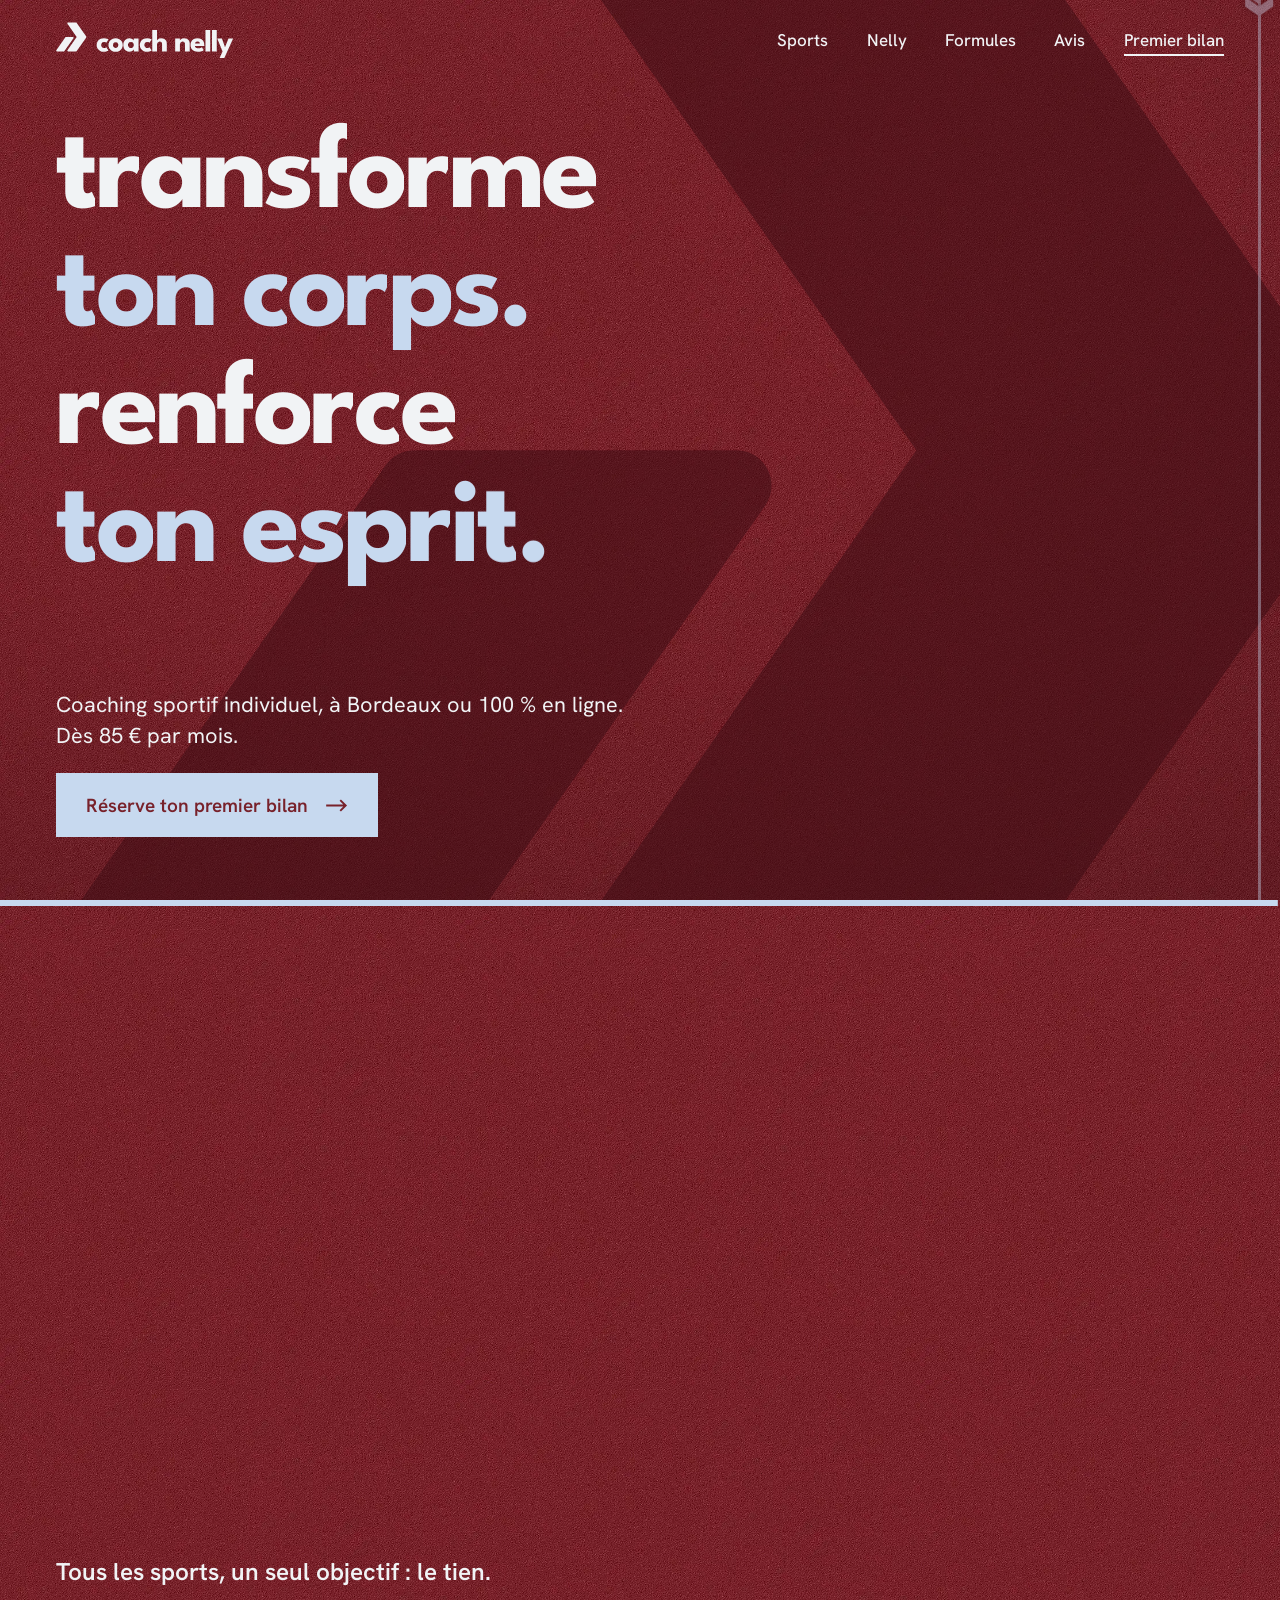
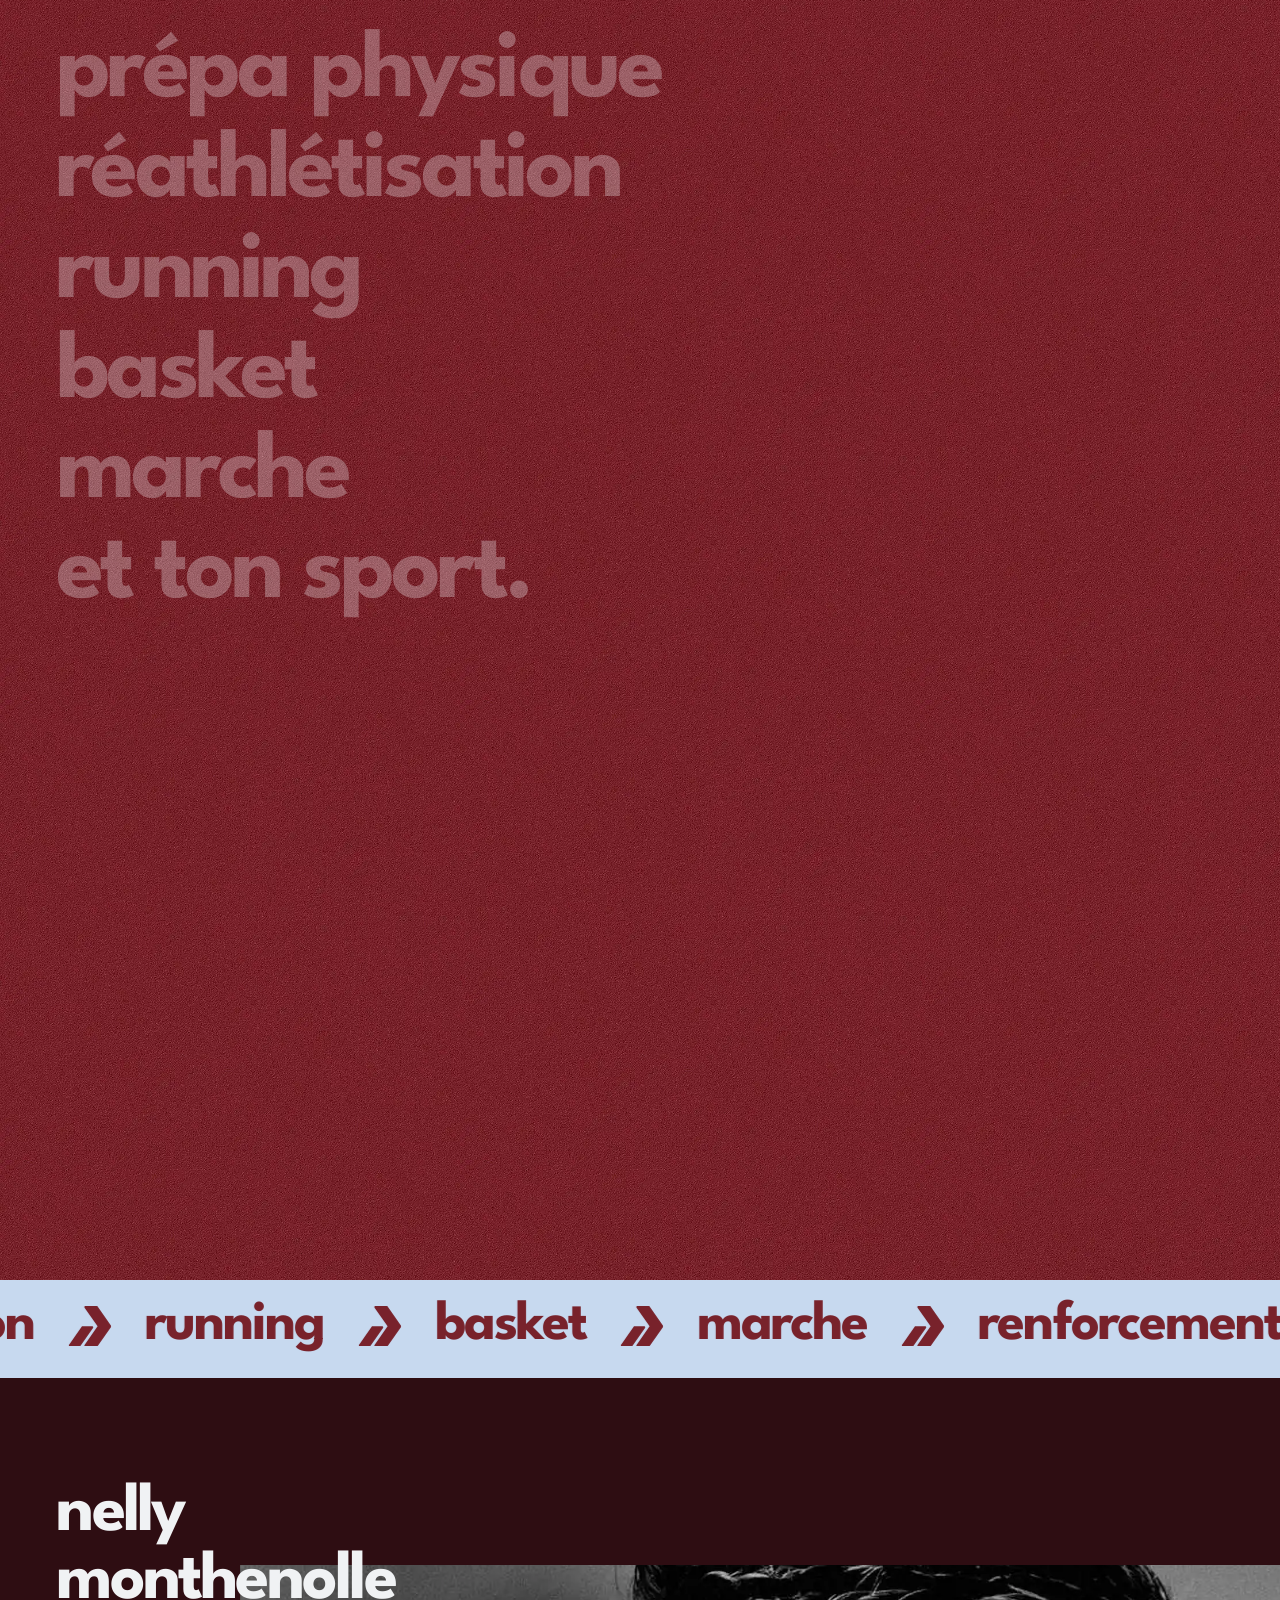
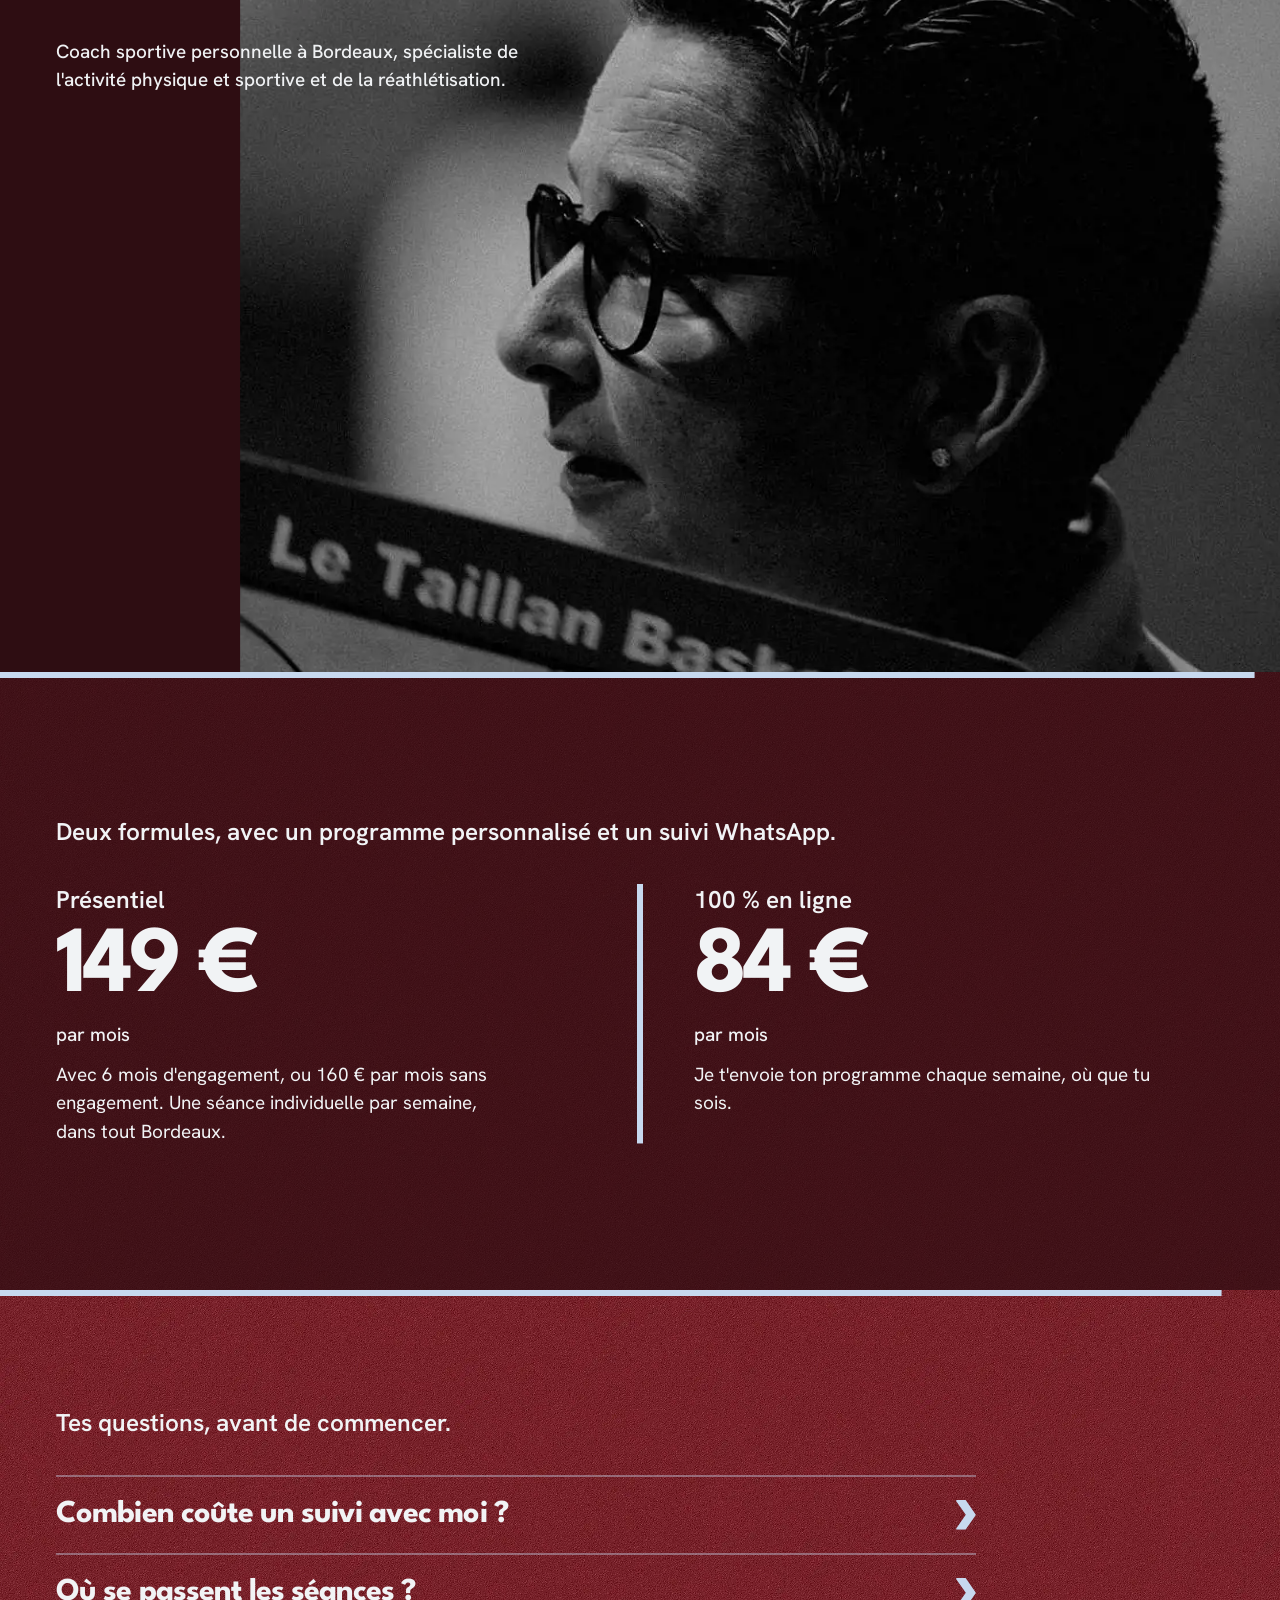
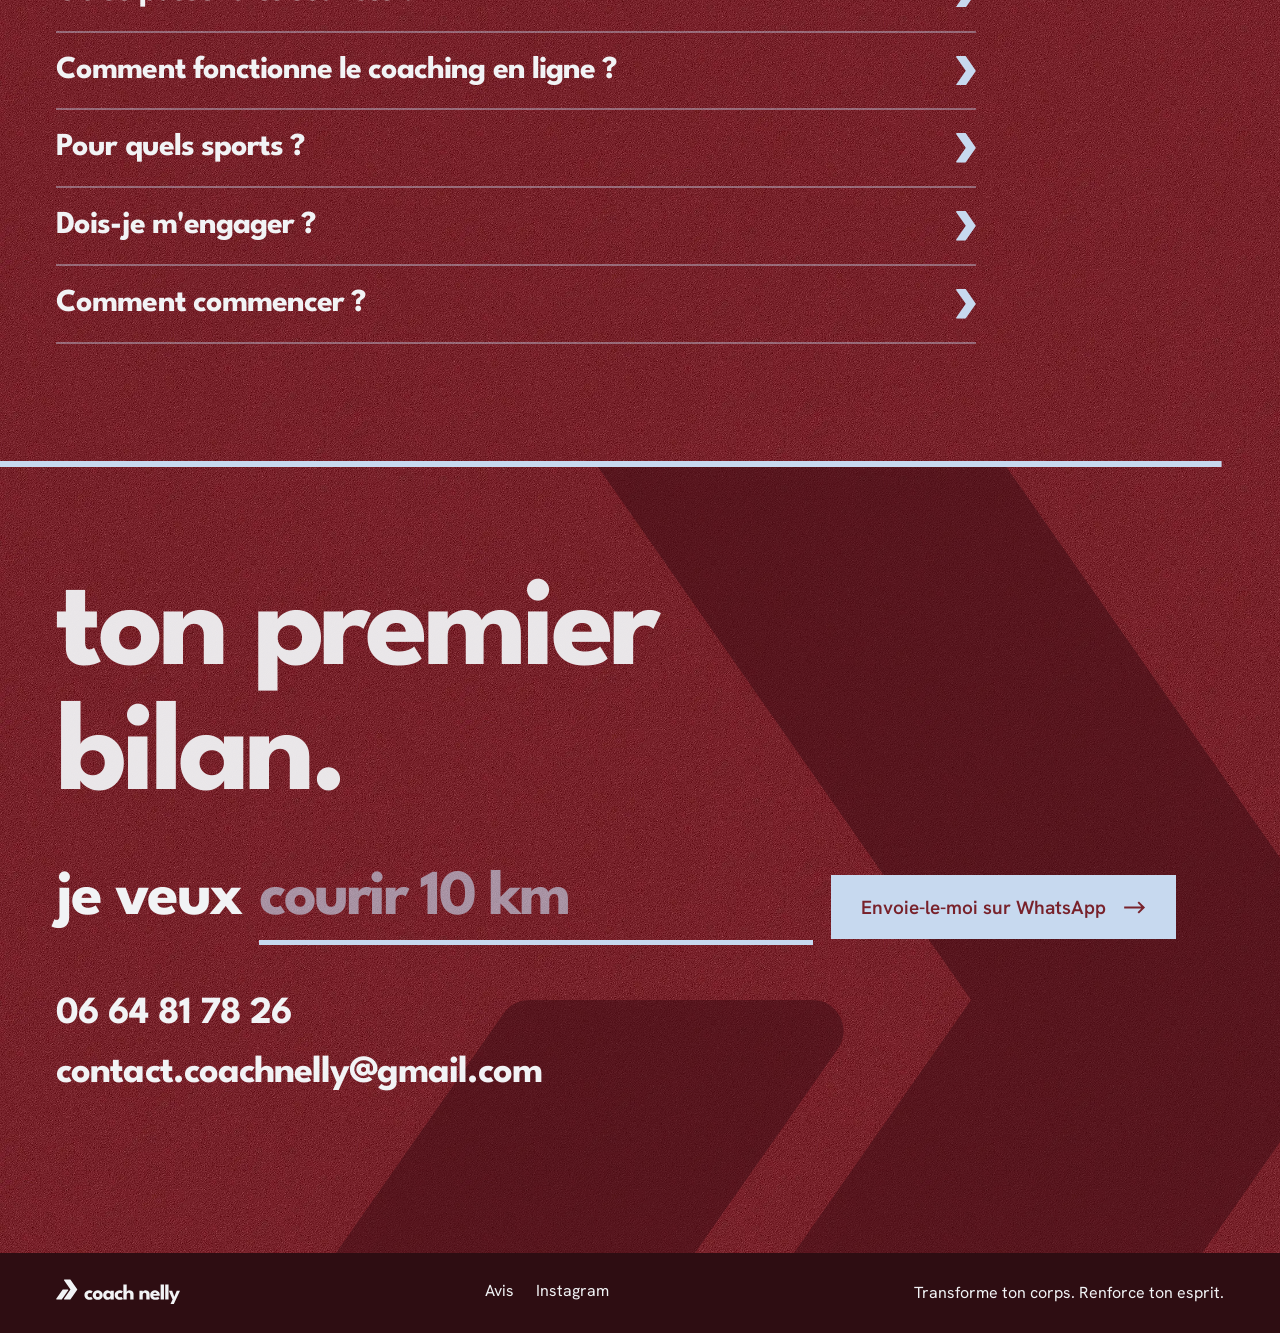
==== commit 0e64aa89: "Ajoute Bordeaux au referencement et aux textes Co-Authored-By: Claude Opus 5.5 <noreply@anthropic.co" ====
--- a/index.html
+++ b/index.html
@@ -4,16 +4,16 @@
 <meta charset="utf-8">
 <meta name="robots" content="noindex">
 <meta name="viewport" content="width=device-width, initial-scale=1, viewport-fit=cover">
-<title>Coach sportif individuel, en présentiel ou en ligne | Coach Nelly</title>
-<meta name="description" content="Nelly Monthenolle, coach sportive : coaching individuel en présentiel ou 100 % en ligne, programme personnalisé et suivi WhatsApp. Dès 85 € par mois.">
+<title>Coach sportif à Bordeaux, en présentiel ou en ligne | Coach Nelly</title>
+<meta name="description" content="Nelly Monthenolle, coach sportive à Bordeaux : coaching individuel en présentiel ou 100 % en ligne, programme personnalisé et suivi WhatsApp. Dès 85 € par mois.">
 <link rel="canonical" href="https://adriensmbr.github.io/coach-nelly/">
-<meta property="og:type" content="website"><meta property="og:locale" content="fr_FR"><meta property="og:site_name" content="Coach Nelly"><meta property="og:title" content="Coach sportif individuel, en présentiel ou en ligne | Coach Nelly"><meta property="og:description" content="Nelly Monthenolle, coach sportive : coaching individuel en présentiel ou 100 % en ligne, programme personnalisé et suivi WhatsApp. Dès 85 € par mois."><meta property="og:url" content="https://adriensmbr.github.io/coach-nelly/"><meta property="og:image" content="https://adriensmbr.github.io/coach-nelly/og-image.jpg"><meta property="og:image:width" content="1200"><meta property="og:image:height" content="630"><meta property="og:image:alt" content="Coach Nelly : transforme ton corps, renforce ton esprit"><meta name="twitter:card" content="summary_large_image">
+<meta property="og:type" content="website"><meta property="og:locale" content="fr_FR"><meta property="og:site_name" content="Coach Nelly"><meta property="og:title" content="Coach sportif à Bordeaux, en présentiel ou en ligne | Coach Nelly"><meta property="og:description" content="Nelly Monthenolle, coach sportive à Bordeaux : coaching individuel en présentiel ou 100 % en ligne, programme personnalisé et suivi WhatsApp. Dès 85 € par mois."><meta property="og:url" content="https://adriensmbr.github.io/coach-nelly/"><meta property="og:image" content="https://adriensmbr.github.io/coach-nelly/og-image.jpg"><meta property="og:image:width" content="1200"><meta property="og:image:height" content="630"><meta property="og:image:alt" content="Coach Nelly : transforme ton corps, renforce ton esprit"><meta name="twitter:card" content="summary_large_image">
 <meta name="site-kind" content="other"><meta name="page-type" content="service">
 <link rel="icon" href="favicon.ico" sizes="48x48"><link rel="icon" href="favicon.svg" type="image/svg+xml"><link rel="apple-touch-icon" href="apple-touch-icon.png"><link rel="manifest" href="site.webmanifest"><meta name="theme-color" content="#78222B">
 <link rel="preload" href="fonts/league-spartan-700.woff2" as="font" type="font/woff2" crossorigin><link rel="preload" href="fonts/hanken-500.woff2" as="font" type="font/woff2" crossorigin><link rel="preload" href="img/matiere.webp" as="image" type="image/webp">
 <link rel="stylesheet" href="style.css?v=4">
 <script>if(!matchMedia('(prefers-reduced-motion: reduce)').matches)document.documentElement.classList.add('js')</script>
-<script type="application/ld+json">{"@context":"https://schema.org","@graph":[{"@type":"LocalBusiness","@id":"https://adriensmbr.github.io/coach-nelly/#coach","name":"Coach Nelly","description":"Coaching sportif individuel en présentiel ou 100 % en ligne : préparation physique, réathlétisation, running, basket et marche.","url":"https://adriensmbr.github.io/coach-nelly/","image":"https://adriensmbr.github.io/coach-nelly/og-image.jpg","logo":"https://adriensmbr.github.io/coach-nelly/favicon-512.png","telephone":"+33664817826","email":"contact.coachnelly@gmail.com","priceRange":"85 € à 160 € par mois","founder":{"@id":"https://adriensmbr.github.io/coach-nelly/#nelly"},"sameAs":["https://www.instagram.com/coach.nelly_/"],"makesOffer":[{"@type":"Offer","name":"Coaching présentiel avec 6 mois d'engagement","price":"150","priceCurrency":"EUR"},{"@type":"Offer","name":"Coaching présentiel sans engagement","price":"160","priceCurrency":"EUR"},{"@type":"Offer","name":"Coaching 100 % en ligne","price":"85","priceCurrency":"EUR"}]},{"@type":"Person","@id":"https://adriensmbr.github.io/coach-nelly/#nelly","name":"Nelly Monthenolle","jobTitle":"Coach sportive personnelle","worksFor":{"@id":"https://adriensmbr.github.io/coach-nelly/#coach"}},{"@type":"WebSite","@id":"https://adriensmbr.github.io/coach-nelly/#site","url":"https://adriensmbr.github.io/coach-nelly/","name":"Coach Nelly","inLanguage":"fr-FR"},{"@type":"FAQPage","mainEntity":[{"@type":"Question","name":"Combien coûte un suivi avec moi ?","acceptedAnswer":{"@type":"Answer","text":"En présentiel, 150 € par mois avec 6 mois d'engagement, ou 160 € par mois sans engagement, avec une séance individuelle par semaine. En ligne, 85 € par mois. Les deux formules comprennent un programme personnalisé et un suivi WhatsApp."}},{"@type":"Question","name":"Comment fonctionne le coaching en ligne ?","acceptedAnswer":{"@type":"Answer","text":"Je t'envoie ton programme personnalisé chaque semaine et je te suis sur WhatsApp, où que tu sois."}},{"@type":"Question","name":"Pour quels sports ?","acceptedAnswer":{"@type":"Answer","text":"Préparation physique, réathlétisation, running, basket, marche, et plus largement le sport qui correspond à ton objectif."}},{"@type":"Question","name":"Dois-je m'engager ?","acceptedAnswer":{"@type":"Answer","text":"Non. La formule présentiel existe avec ou sans engagement, et le tarif avec 6 mois d'engagement est simplement plus bas."}},{"@type":"Question","name":"Comment commencer ?","acceptedAnswer":{"@type":"Answer","text":"Tout commence par un premier bilan. Écris-moi sur WhatsApp, appelle-moi au 06 64 81 78 26 ou envoie-moi un e-mail à contact.coachnelly@gmail.com."}}]}]}</script>
+<script type="application/ld+json">{"@context":"https://schema.org","@graph":[{"@type":"LocalBusiness","@id":"https://adriensmbr.github.io/coach-nelly/#coach","name":"Coach Nelly","description":"Coaching sportif individuel à Bordeaux ou 100 % en ligne : préparation physique, réathlétisation, running, basket et marche.","url":"https://adriensmbr.github.io/coach-nelly/","image":"https://adriensmbr.github.io/coach-nelly/og-image.jpg","logo":"https://adriensmbr.github.io/coach-nelly/favicon-512.png","telephone":"+33664817826","email":"contact.coachnelly@gmail.com","priceRange":"85 € à 160 € par mois","founder":{"@id":"https://adriensmbr.github.io/coach-nelly/#nelly"},"sameAs":["https://www.instagram.com/coach.nelly_/"],"makesOffer":[{"@type":"Offer","name":"Coaching présentiel avec 6 mois d'engagement","price":"150","priceCurrency":"EUR"},{"@type":"Offer","name":"Coaching présentiel sans engagement","price":"160","priceCurrency":"EUR"},{"@type":"Offer","name":"Coaching 100 % en ligne","price":"85","priceCurrency":"EUR"}],"address":{"@type":"PostalAddress","addressLocality":"Bordeaux","addressCountry":"FR"},"areaServed":{"@type":"City","name":"Bordeaux"}},{"@type":"Person","@id":"https://adriensmbr.github.io/coach-nelly/#nelly","name":"Nelly Monthenolle","jobTitle":"Coach sportive personnelle","worksFor":{"@id":"https://adriensmbr.github.io/coach-nelly/#coach"}},{"@type":"WebSite","@id":"https://adriensmbr.github.io/coach-nelly/#site","url":"https://adriensmbr.github.io/coach-nelly/","name":"Coach Nelly","inLanguage":"fr-FR"},{"@type":"FAQPage","mainEntity":[{"@type":"Question","name":"Combien coûte un suivi avec moi ?","acceptedAnswer":{"@type":"Answer","text":"En présentiel, 150 € par mois avec 6 mois d'engagement, ou 160 € par mois sans engagement, avec une séance individuelle par semaine. En ligne, 85 € par mois. Les deux formules comprennent un programme personnalisé et un suivi WhatsApp."}},{"@type":"Question","name":"Où se passent les séances ?","acceptedAnswer":{"@type":"Answer","text":"En présentiel, dans tout Bordeaux. En ligne, je te suis où que tu sois."}},{"@type":"Question","name":"Comment fonctionne le coaching en ligne ?","acceptedAnswer":{"@type":"Answer","text":"Je t'envoie ton programme personnalisé chaque semaine et je te suis sur WhatsApp, où que tu sois."}},{"@type":"Question","name":"Pour quels sports ?","acceptedAnswer":{"@type":"Answer","text":"Préparation physique, réathlétisation, running, basket, marche, et plus largement le sport qui correspond à ton objectif."}},{"@type":"Question","name":"Dois-je m'engager ?","acceptedAnswer":{"@type":"Answer","text":"Non. La formule présentiel existe avec ou sans engagement, et le tarif avec 6 mois d'engagement est simplement plus bas."}},{"@type":"Question","name":"Comment commencer ?","acceptedAnswer":{"@type":"Answer","text":"Tout commence par un premier bilan. Écris-moi sur WhatsApp, appelle-moi au 06 64 81 78 26 ou envoie-moi un e-mail à contact.coachnelly@gmail.com."}}]}]}</script>
 </head>
 <body>
 <svg width="0" height="0" style="position:absolute" aria-hidden="true"><symbol id="sym" viewBox="22.0 27.8 212.0 200.3"><path fill="currentColor" d="M87.22 130.22C88.2 128.83 89.8 128 91.5 128L139.27 128C143.49 128 145.96 132.75 143.54 136.21L80.74 225.93C79.76 227.32 78.17 228.15 76.47 228.15L28.69 228.15C24.47 228.15 22 223.4 24.42 219.94ZM101.62 36.06C99.2 32.6 101.67 27.85 105.89 27.85L162.01 27.85C163.72 27.85 165.31 28.68 166.29 30.07L232.74 125.01C234 126.8 234 129.2 232.74 130.99L166.29 225.93C165.31 227.32 163.72 228.15 162.01 228.15L105.89 228.15C101.67 228.15 99.2 223.4 101.62 219.94L165.98 128Z"/></symbol><symbol id="chv" viewBox="100 27.8 135 200.3"><path fill="currentColor" d="M101.62 36.06C99.2 32.6 101.67 27.85 105.89 27.85L162.01 27.85C163.72 27.85 165.31 28.68 166.29 30.07L232.74 125.01C234 126.8 234 129.2 232.74 130.99L166.29 225.93C165.31 227.32 163.72 228.15 162.01 228.15L105.89 228.15C101.67 228.15 99.2 223.4 101.62 219.94L165.98 128Z"/></symbol></svg>
@@ -33,7 +33,7 @@
   <section class="hero" aria-labelledby="h">
     <div class="hl" aria-hidden="true"><svg class="ton" viewBox="0 0 212 200.3"><use href="#sym"/></svg></div>
     <h1 id="h" class="d"><span><i>transforme</i></span><span><i>ton corps.</i></span><span><i>renforce</i></span><span><i>ton esprit.</i></span></h1>
-    <div class="foot"><p>Coaching sportif individuel, en présentiel ou 100 % en ligne. Dès 85 € par mois.</p><a class="btn" href="#bilan">Réserve ton premier bilan<svg class="ar" viewBox="0 0 20 12" aria-hidden="true"><path d="M0 6h18M13 1l5 5-5 5" fill="none" stroke="currentColor" stroke-width="1.8"/></svg></a></div>
+    <div class="foot"><p>Coaching sportif individuel, à Bordeaux ou 100 % en ligne. Dès 85 € par mois.</p><a class="btn" href="#bilan">Réserve ton premier bilan<svg class="ar" viewBox="0 0 20 12" aria-hidden="true"><path d="M0 6h18M13 1l5 5-5 5" fill="none" stroke="currentColor" stroke-width="1.8"/></svg></a></div>
   </section>
   <section class="lane" id="sports" aria-labelledby="s-h">
         <div><h2 id="s-h">Tous les sports, un seul objectif : le tien.</h2><ul class="big"><li>prépa physique</li><li>réathlétisation</li><li>running</li><li>basket</li><li>marche</li><li>et ton sport.</li></ul></div>
@@ -41,17 +41,17 @@
   <div class="band" aria-hidden="true"><div></div></div>
   <section class="nelly" id="nelly" aria-labelledby="n-h">
     <img src="img/nelly.webp" srcset="img/nelly-1000.webp 1000w, img/nelly.webp 2240w" sizes="100vw" decoding="async" alt="Nelly de profil, concentrée, un tableau de basket à la main" width="2240" height="1260" loading="lazy">
-    <div><h2 id="n-h">nelly<br>monthenolle</h2><p>Coach sportive personnelle, spécialiste de l'activité physique et sportive et de la réathlétisation.</p></div>
+    <div><h2 id="n-h">nelly<br>monthenolle</h2><p>Coach sportive personnelle à Bordeaux, spécialiste de l'activité physique et sportive et de la réathlétisation.</p></div>
   </section>
   <section class="lane" id="formules" aria-labelledby="f-h">
         <div><h2 id="f-h">Deux formules, avec un programme personnalisé et un suivi WhatsApp.</h2>
     <div class="offers">
-      <article class="of"><h3>Présentiel</h3><p class="pr">150 €<small>par mois</small></p><p class="n">Avec 6 mois d'engagement, ou 160 € par mois sans engagement. Une séance individuelle par semaine.</p></article>
+      <article class="of"><h3>Présentiel</h3><p class="pr">150 €<small>par mois</small></p><p class="n">Avec 6 mois d'engagement, ou 160 € par mois sans engagement. Une séance individuelle par semaine, dans tout Bordeaux.</p></article>
       <div class="vl" aria-hidden="true"></div>
       <article class="of"><h3>100 % en ligne</h3><p class="pr">85 €<small>par mois</small></p><p class="n">Je t'envoie ton programme chaque semaine, où que tu sois.</p></article>
     </div></div>
   </section>
-  <section class="lane" id="questions" aria-labelledby="q-h"><div><h2 id="q-h">Tes questions, avant de commencer.</h2><div class="faq"><details><summary>Combien coûte un suivi avec moi ?<svg viewBox="0 0 135 200.3" aria-hidden="true"><use href="#chv"/></svg></summary><p>En présentiel, 150 € par mois avec 6 mois d'engagement, ou 160 € par mois sans engagement, avec une séance individuelle par semaine. En ligne, 85 € par mois. Les deux formules comprennent un programme personnalisé et un suivi WhatsApp.</p></details><details><summary>Comment fonctionne le coaching en ligne ?<svg viewBox="0 0 135 200.3" aria-hidden="true"><use href="#chv"/></svg></summary><p>Je t'envoie ton programme personnalisé chaque semaine et je te suis sur WhatsApp, où que tu sois.</p></details><details><summary>Pour quels sports ?<svg viewBox="0 0 135 200.3" aria-hidden="true"><use href="#chv"/></svg></summary><p>Préparation physique, réathlétisation, running, basket, marche, et plus largement le sport qui correspond à ton objectif.</p></details><details><summary>Dois-je m'engager ?<svg viewBox="0 0 135 200.3" aria-hidden="true"><use href="#chv"/></svg></summary><p>Non. La formule présentiel existe avec ou sans engagement, et le tarif avec 6 mois d'engagement est simplement plus bas.</p></details><details><summary>Comment commencer ?<svg viewBox="0 0 135 200.3" aria-hidden="true"><use href="#chv"/></svg></summary><p>Tout commence par un premier bilan. Écris-moi sur WhatsApp, appelle-moi au 06 64 81 78 26 ou envoie-moi un e-mail à contact.coachnelly@gmail.com.</p></details></div></div></section>
+  <section class="lane" id="questions" aria-labelledby="q-h"><div><h2 id="q-h">Tes questions, avant de commencer.</h2><div class="faq"><details><summary>Combien coûte un suivi avec moi ?<svg viewBox="0 0 135 200.3" aria-hidden="true"><use href="#chv"/></svg></summary><p>En présentiel, 150 € par mois avec 6 mois d'engagement, ou 160 € par mois sans engagement, avec une séance individuelle par semaine. En ligne, 85 € par mois. Les deux formules comprennent un programme personnalisé et un suivi WhatsApp.</p></details><details><summary>Où se passent les séances ?<svg viewBox="0 0 135 200.3" aria-hidden="true"><use href="#chv"/></svg></summary><p>En présentiel, dans tout Bordeaux. En ligne, je te suis où que tu sois.</p></details><details><summary>Comment fonctionne le coaching en ligne ?<svg viewBox="0 0 135 200.3" aria-hidden="true"><use href="#chv"/></svg></summary><p>Je t'envoie ton programme personnalisé chaque semaine et je te suis sur WhatsApp, où que tu sois.</p></details><details><summary>Pour quels sports ?<svg viewBox="0 0 135 200.3" aria-hidden="true"><use href="#chv"/></svg></summary><p>Préparation physique, réathlétisation, running, basket, marche, et plus largement le sport qui correspond à ton objectif.</p></details><details><summary>Dois-je m'engager ?<svg viewBox="0 0 135 200.3" aria-hidden="true"><use href="#chv"/></svg></summary><p>Non. La formule présentiel existe avec ou sans engagement, et le tarif avec 6 mois d'engagement est simplement plus bas.</p></details><details><summary>Comment commencer ?<svg viewBox="0 0 135 200.3" aria-hidden="true"><use href="#chv"/></svg></summary><p>Tout commence par un premier bilan. Écris-moi sur WhatsApp, appelle-moi au 06 64 81 78 26 ou envoie-moi un e-mail à contact.coachnelly@gmail.com.</p></details></div></div></section>
   <section class="lane close" id="bilan" aria-labelledby="b-h">
     <svg class="ton num" viewBox="0 0 212 200.3" aria-hidden="true"><use href="#sym"/></svg>
     <div><h2 id="b-h" class="d big2" style="margin:0;font-family:var(--t);font-weight:700;letter-spacing:-.04em;line-height:.98">ton premier<br>bilan.</h2>
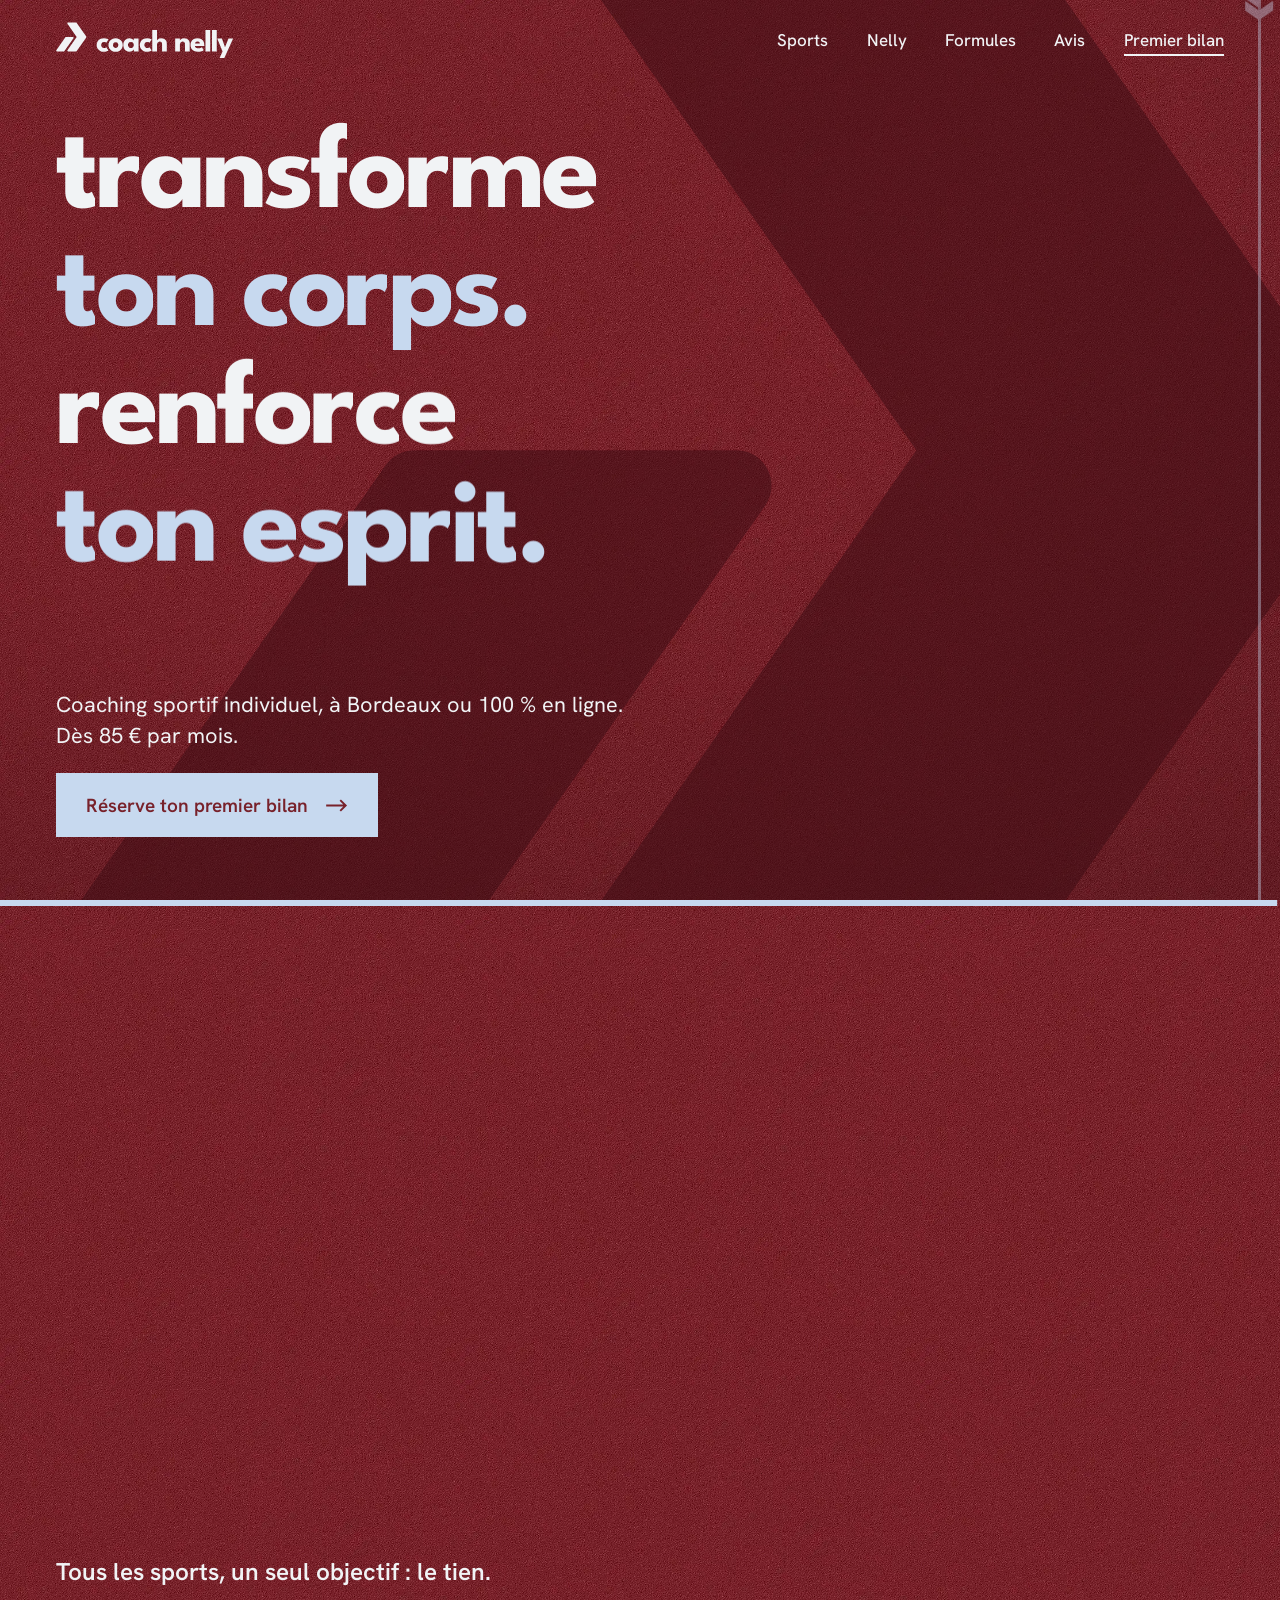
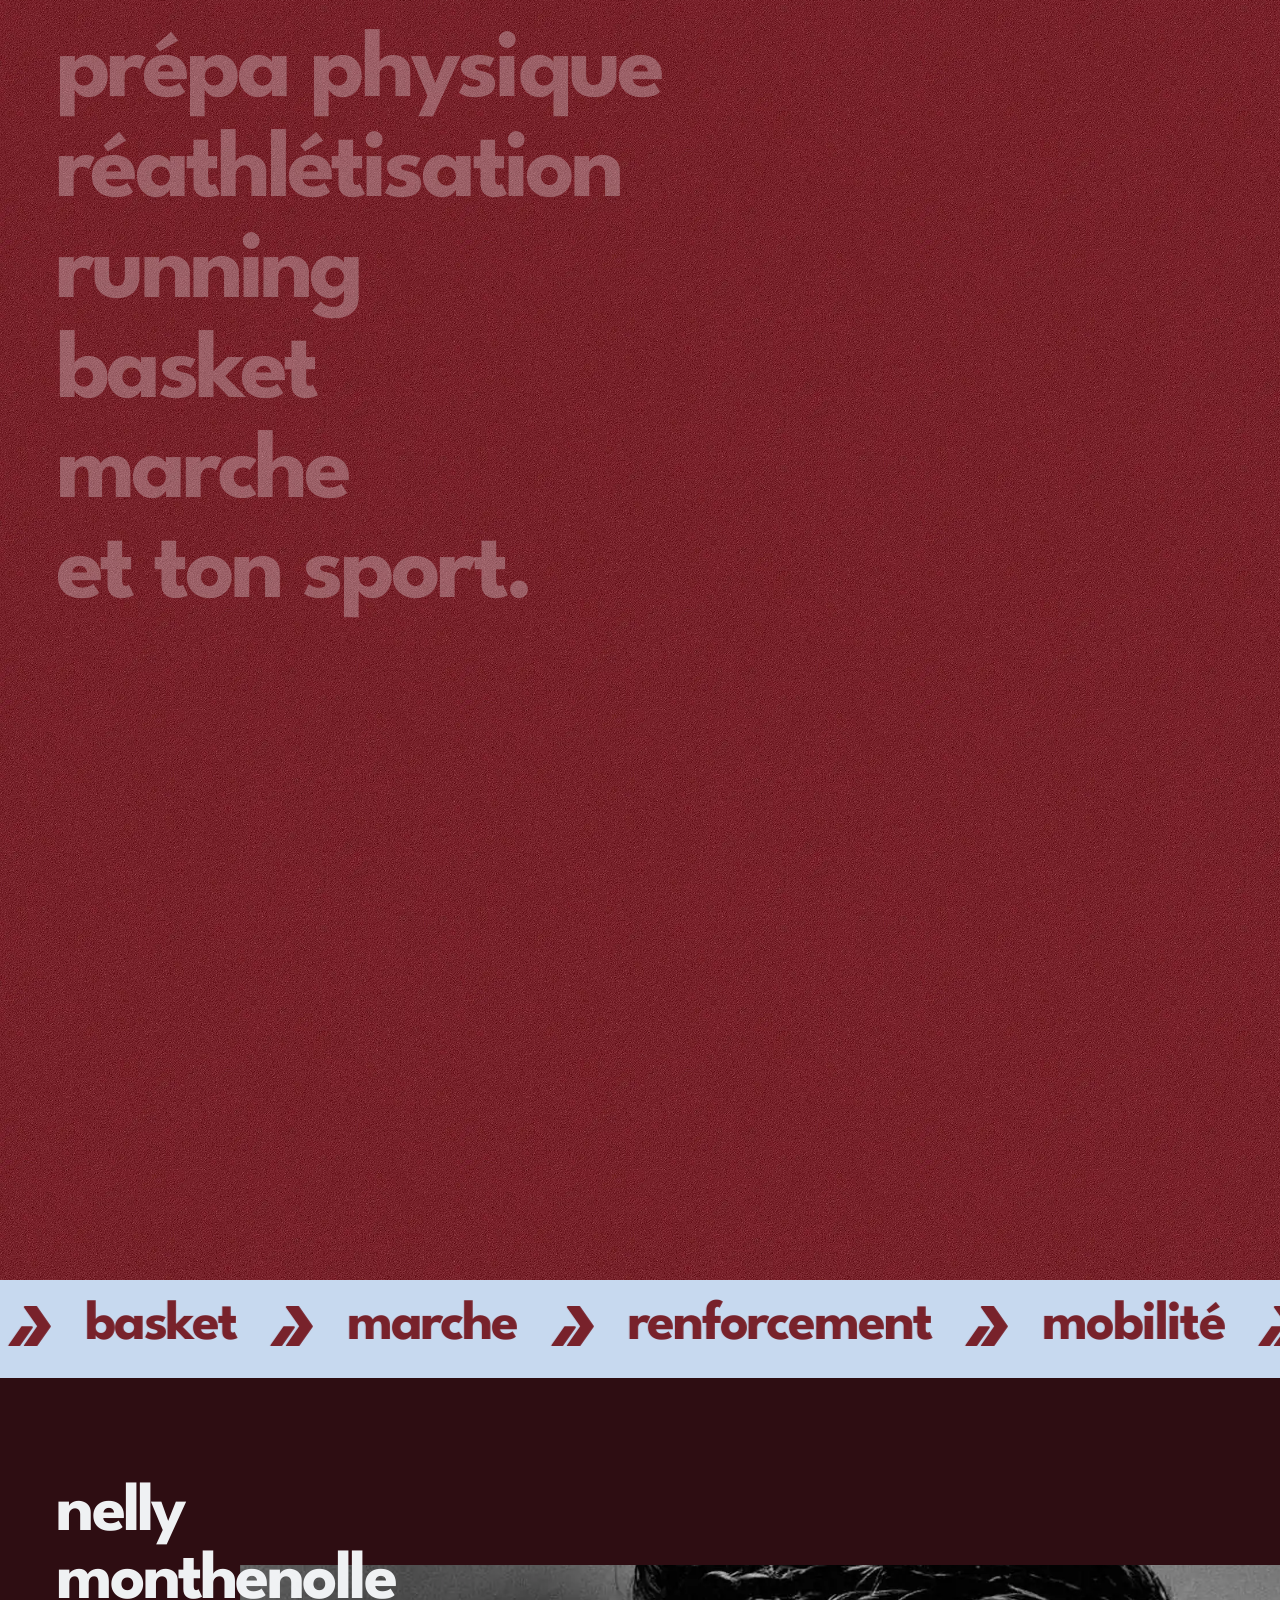
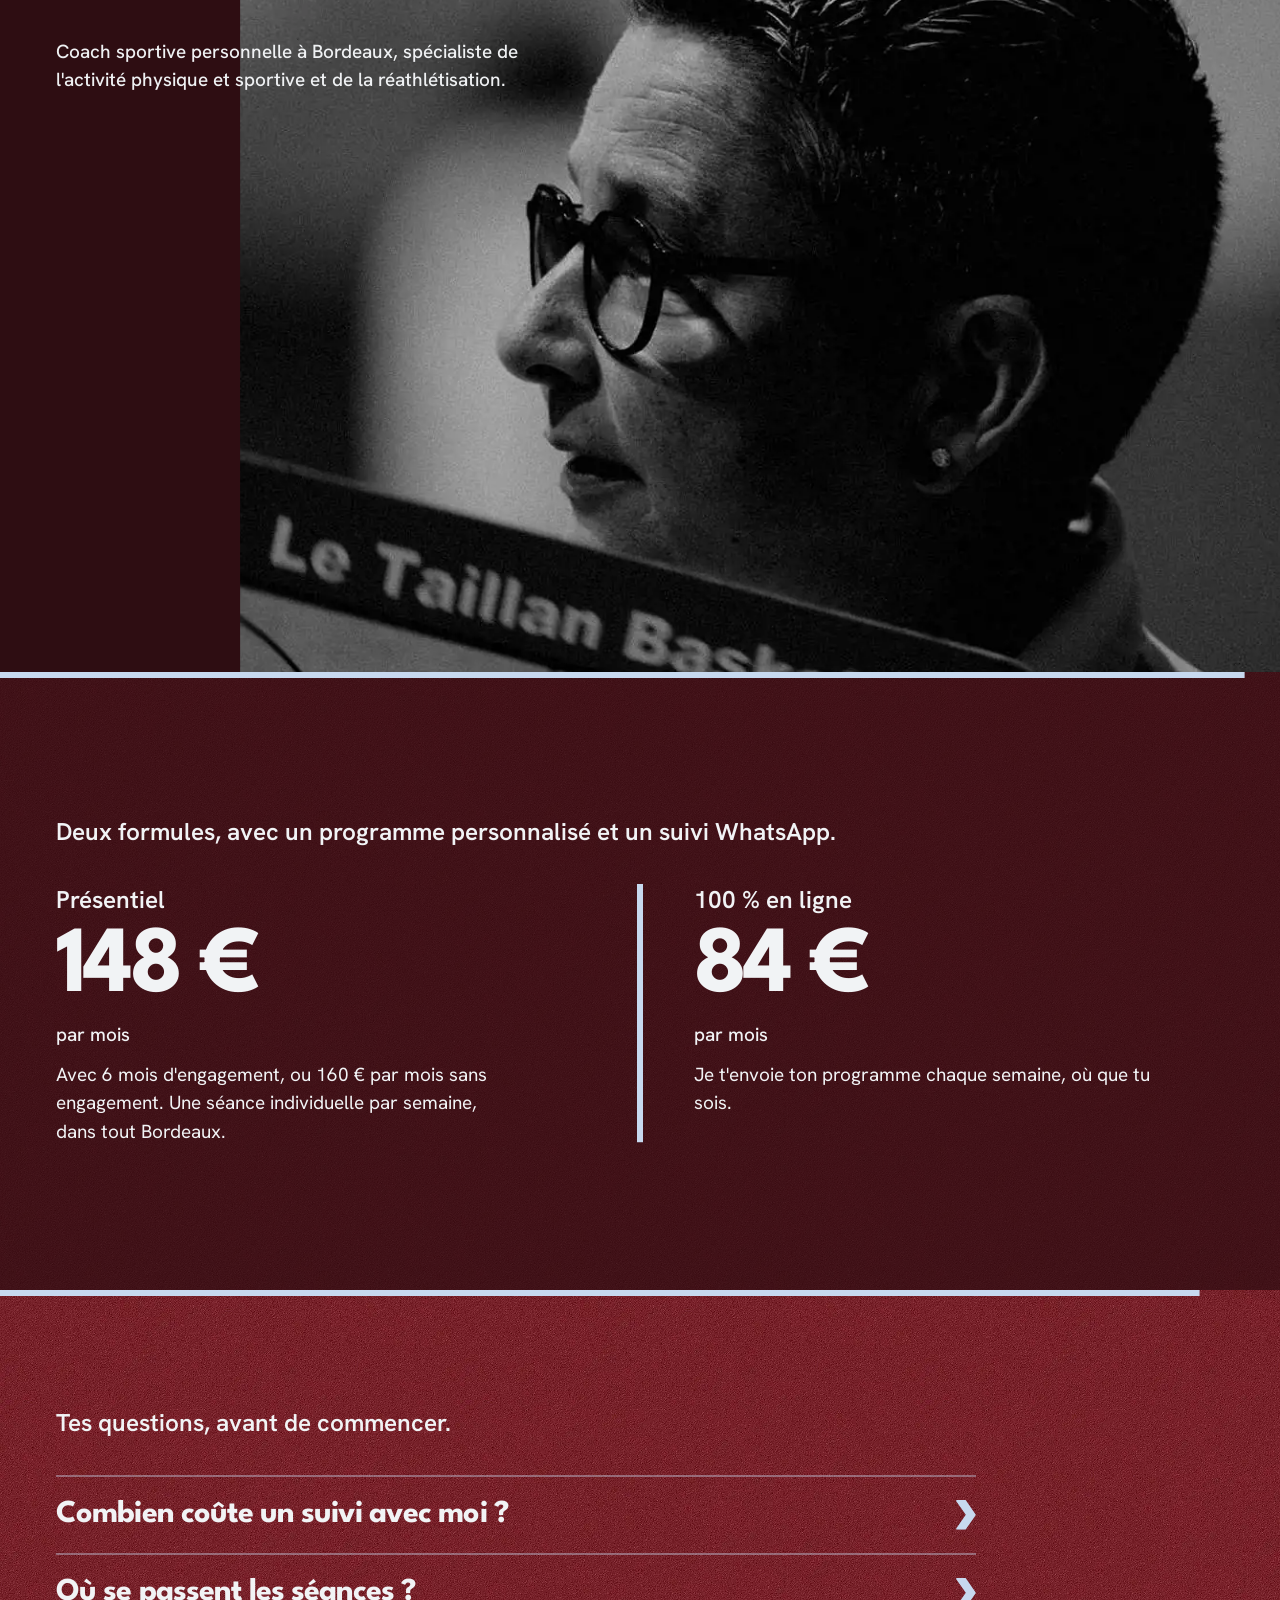
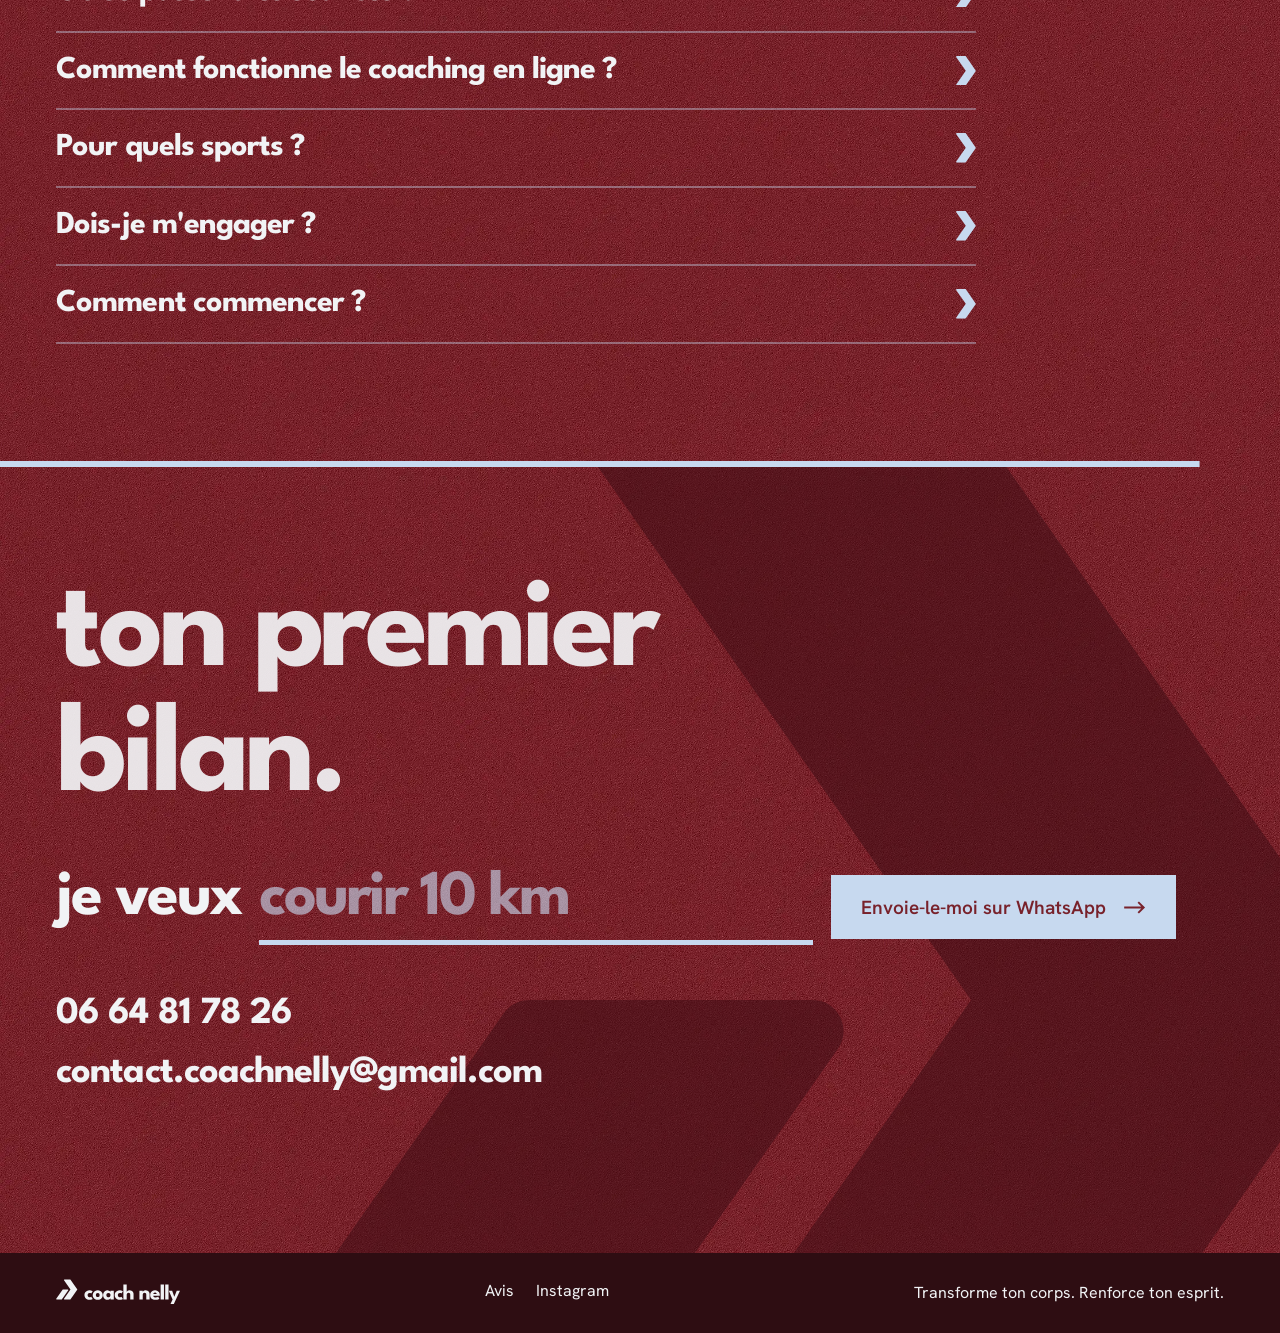
==== commit 43b655d4: "Met les etoiles en avant sur la page avis Co-Authored-By: Claude Opus 5.5 <noreply@anthropic.com>" ====
--- a/index.html
+++ b/index.html
@@ -11,7 +11,7 @@
 <meta name="site-kind" content="other"><meta name="page-type" content="service">
 <link rel="icon" href="favicon.ico" sizes="48x48"><link rel="icon" href="favicon.svg" type="image/svg+xml"><link rel="apple-touch-icon" href="apple-touch-icon.png"><link rel="manifest" href="site.webmanifest"><meta name="theme-color" content="#78222B">
 <link rel="preload" href="fonts/league-spartan-700.woff2" as="font" type="font/woff2" crossorigin><link rel="preload" href="fonts/hanken-500.woff2" as="font" type="font/woff2" crossorigin><link rel="preload" href="img/matiere.webp" as="image" type="image/webp">
-<link rel="stylesheet" href="style.css?v=4">
+<link rel="stylesheet" href="style.css?v=5">
 <script>if(!matchMedia('(prefers-reduced-motion: reduce)').matches)document.documentElement.classList.add('js')</script>
 <script type="application/ld+json">{"@context":"https://schema.org","@graph":[{"@type":"LocalBusiness","@id":"https://adriensmbr.github.io/coach-nelly/#coach","name":"Coach Nelly","description":"Coaching sportif individuel à Bordeaux ou 100 % en ligne : préparation physique, réathlétisation, running, basket et marche.","url":"https://adriensmbr.github.io/coach-nelly/","image":"https://adriensmbr.github.io/coach-nelly/og-image.jpg","logo":"https://adriensmbr.github.io/coach-nelly/favicon-512.png","telephone":"+33664817826","email":"contact.coachnelly@gmail.com","priceRange":"85 € à 160 € par mois","founder":{"@id":"https://adriensmbr.github.io/coach-nelly/#nelly"},"sameAs":["https://www.instagram.com/coach.nelly_/"],"makesOffer":[{"@type":"Offer","name":"Coaching présentiel avec 6 mois d'engagement","price":"150","priceCurrency":"EUR"},{"@type":"Offer","name":"Coaching présentiel sans engagement","price":"160","priceCurrency":"EUR"},{"@type":"Offer","name":"Coaching 100 % en ligne","price":"85","priceCurrency":"EUR"}],"address":{"@type":"PostalAddress","addressLocality":"Bordeaux","addressCountry":"FR"},"areaServed":{"@type":"City","name":"Bordeaux"}},{"@type":"Person","@id":"https://adriensmbr.github.io/coach-nelly/#nelly","name":"Nelly Monthenolle","jobTitle":"Coach sportive personnelle","worksFor":{"@id":"https://adriensmbr.github.io/coach-nelly/#coach"}},{"@type":"WebSite","@id":"https://adriensmbr.github.io/coach-nelly/#site","url":"https://adriensmbr.github.io/coach-nelly/","name":"Coach Nelly","inLanguage":"fr-FR"},{"@type":"FAQPage","mainEntity":[{"@type":"Question","name":"Combien coûte un suivi avec moi ?","acceptedAnswer":{"@type":"Answer","text":"En présentiel, 150 € par mois avec 6 mois d'engagement, ou 160 € par mois sans engagement, avec une séance individuelle par semaine. En ligne, 85 € par mois. Les deux formules comprennent un programme personnalisé et un suivi WhatsApp."}},{"@type":"Question","name":"Où se passent les séances ?","acceptedAnswer":{"@type":"Answer","text":"En présentiel, dans tout Bordeaux. En ligne, je te suis où que tu sois."}},{"@type":"Question","name":"Comment fonctionne le coaching en ligne ?","acceptedAnswer":{"@type":"Answer","text":"Je t'envoie ton programme personnalisé chaque semaine et je te suis sur WhatsApp, où que tu sois."}},{"@type":"Question","name":"Pour quels sports ?","acceptedAnswer":{"@type":"Answer","text":"Préparation physique, réathlétisation, running, basket, marche, et plus largement le sport qui correspond à ton objectif."}},{"@type":"Question","name":"Dois-je m'engager ?","acceptedAnswer":{"@type":"Answer","text":"Non. La formule présentiel existe avec ou sans engagement, et le tarif avec 6 mois d'engagement est simplement plus bas."}},{"@type":"Question","name":"Comment commencer ?","acceptedAnswer":{"@type":"Answer","text":"Tout commence par un premier bilan. Écris-moi sur WhatsApp, appelle-moi au 06 64 81 78 26 ou envoie-moi un e-mail à contact.coachnelly@gmail.com."}}]}]}</script>
 </head>
@@ -63,10 +63,10 @@
   </section>
 </main>
 <footer><svg class="lg" viewBox="0.0 -94.4 569.1 128.4" aria-hidden="true"><path fill="currentColor" d="M30.09 -45.17C30.54 -45.82 31.27 -46.2 32.06 -46.2L54.1 -46.2C56.04 -46.2 57.18 -44.01 56.07 -42.41L27.1 -1.03C26.65 -0.38 25.91 0 25.13 0L3.09 0C1.14 0 0 -2.19 1.12 -3.79ZM36.73 -88.61C35.61 -90.21 36.75 -92.4 38.7 -92.4L64.59 -92.4C65.37 -92.4 66.11 -92.02 66.56 -91.37L97.22 -47.58C97.8 -46.75 97.8 -45.65 97.22 -44.82L66.56 -1.03C66.11 -0.38 65.37 0 64.59 0L38.7 0C36.75 0 35.61 -2.19 36.73 -3.79L66.42 -46.2ZM154.26 -10.73Q157.1 -10.73 158.95 -11.71Q160.8 -12.7 161.44 -13.3L168.4 -2.98Q167.6 -2.33 165.65 -1.32Q163.7 -0.32 160.78 0.44Q157.85 1.2 154.12 1.2Q147.03 1.2 141.69 -1.48Q136.36 -4.17 133.38 -9.05Q130.41 -13.94 130.41 -20.55Q130.41 -27.21 133.38 -32.06Q136.36 -36.92 141.69 -39.58Q147.03 -42.25 154.12 -42.25Q157.78 -42.25 160.7 -41.48Q163.62 -40.71 165.64 -39.72Q167.65 -38.73 168.45 -38.03L161.35 -27.66Q161.01 -28 160.09 -28.64Q159.16 -29.28 157.71 -29.8Q156.26 -30.32 154.26 -30.32Q151.8 -30.32 149.67 -29.05Q147.54 -27.78 146.25 -25.58Q144.95 -23.39 144.95 -20.55Q144.95 -17.71 146.25 -15.49Q147.54 -13.27 149.67 -12Q151.8 -10.73 154.26 -10.73ZM191.5 1.2Q184.77 1.2 179.54 -1.57Q174.3 -4.35 171.33 -9.23Q168.35 -14.11 168.35 -20.4Q168.35 -26.69 171.33 -31.63Q174.3 -36.57 179.54 -39.41Q184.77 -42.25 191.5 -42.25Q198.22 -42.25 203.37 -39.41Q208.53 -36.57 211.44 -31.63Q214.36 -26.69 214.36 -20.4Q214.36 -14.11 211.44 -9.23Q208.53 -4.35 203.37 -1.57Q198.22 1.2 191.5 1.2ZM191.5 -11.31Q194.11 -11.31 196.01 -12.46Q197.91 -13.61 198.95 -15.7Q199.99 -17.78 199.99 -20.47Q199.99 -23.16 198.95 -25.26Q197.91 -27.36 196.01 -28.55Q194.11 -29.74 191.5 -29.74Q188.88 -29.74 186.95 -28.55Q185.03 -27.36 183.96 -25.26Q182.9 -23.16 182.9 -20.47Q182.9 -17.78 183.96 -15.7Q185.03 -13.61 186.95 -12.46Q188.88 -11.31 191.5 -11.31ZM250.07 0V-6.66Q249.63 -5.63 247.82 -3.73Q246.01 -1.84 243.01 -0.32Q240.01 1.2 235.97 1.2Q230.01 1.2 225.51 -1.72Q221 -4.64 218.5 -9.56Q216 -14.48 216 -20.5Q216 -26.52 218.5 -31.44Q221 -36.36 225.51 -39.31Q230.01 -42.25 235.97 -42.25Q239.87 -42.25 242.75 -41.02Q245.63 -39.78 247.45 -38.11Q249.27 -36.45 249.93 -35.06V-41.05H265.03V0ZM230.91 -20.5Q230.91 -17.68 232.21 -15.46Q233.51 -13.24 235.68 -11.98Q237.85 -10.73 240.47 -10.73Q243.22 -10.73 245.34 -12Q247.45 -13.26 248.66 -15.49Q249.87 -17.71 249.87 -20.5Q249.87 -23.29 248.66 -25.51Q247.45 -27.74 245.34 -29.03Q243.22 -30.32 240.47 -30.32Q237.85 -30.32 235.68 -29.04Q233.51 -27.76 232.21 -25.54Q230.91 -23.32 230.91 -20.5ZM292.96 -10.73Q295.8 -10.73 297.65 -11.71Q299.5 -12.7 300.14 -13.3L307.1 -2.98Q306.3 -2.33 304.35 -1.32Q302.4 -0.32 299.48 0.44Q296.55 1.2 292.82 1.2Q285.73 1.2 280.39 -1.48Q275.06 -4.17 272.08 -9.05Q269.11 -13.94 269.11 -20.55Q269.11 -27.21 272.08 -32.06Q275.06 -36.92 280.39 -39.58Q285.73 -42.25 292.82 -42.25Q296.48 -42.25 299.4 -41.48Q302.32 -40.71 304.34 -39.72Q306.35 -38.73 307.15 -38.03L300.05 -27.66Q299.71 -28 298.79 -28.64Q297.86 -29.28 296.41 -29.8Q294.96 -30.32 292.96 -30.32Q290.5 -30.32 288.37 -29.05Q286.24 -27.78 284.95 -25.58Q283.65 -23.39 283.65 -20.55Q283.65 -17.71 284.95 -15.49Q286.24 -13.27 288.37 -12Q290.5 -10.73 292.96 -10.73ZM337.89 -42.25Q342.22 -42.25 346.31 -40.51Q350.4 -38.77 353.05 -34.97Q355.7 -31.18 355.7 -25.05V0H340.48V-22.54Q340.48 -26.93 338.52 -29.17Q336.57 -31.41 333.17 -31.41Q330.91 -31.41 328.85 -30.22Q326.8 -29.03 325.51 -26.92Q324.23 -24.81 324.23 -22.04V0H308.99V-68.8H324.23V-35.01Q324.78 -36.67 326.72 -38.34Q328.65 -40 331.57 -41.13Q334.5 -42.25 337.89 -42.25ZM411.43 -42.25Q415.76 -42.25 419.85 -40.51Q423.94 -38.77 426.59 -34.97Q429.25 -31.18 429.25 -25.05V0H414.02V-22.54Q414.02 -26.93 411.92 -29.17Q409.82 -31.41 406.42 -31.41Q404.16 -31.41 402.18 -30.22Q400.19 -29.03 398.98 -26.92Q397.77 -24.81 397.77 -22.04V0H382.57V-41.05H397.77V-35.01Q398.32 -36.67 400.26 -38.34Q402.2 -40 405.13 -41.13Q408.05 -42.25 411.43 -42.25ZM446.17 -17.32Q446.35 -15.1 447.58 -13.39Q448.82 -11.68 451.05 -10.71Q453.27 -9.75 456.35 -9.75Q459.22 -9.75 461.56 -10.34Q463.9 -10.93 465.62 -11.84Q467.35 -12.75 468.27 -13.7L474.17 -4.3Q472.92 -2.95 470.66 -1.69Q468.4 -0.42 464.7 0.39Q461 1.2 455.35 1.2Q448.52 1.2 443.22 -1.35Q437.92 -3.9 434.9 -8.86Q431.87 -13.82 431.87 -20.97Q431.87 -26.97 434.5 -31.8Q437.12 -36.62 442.11 -39.44Q447.1 -42.25 454.15 -42.25Q460.85 -42.25 465.76 -39.8Q470.67 -37.35 473.35 -32.52Q476.02 -27.7 476.02 -20.52Q476.02 -20.12 476 -18.91Q475.97 -17.7 475.87 -17.32ZM461.74 -25.25Q461.69 -26.87 460.89 -28.45Q460.09 -30.02 458.49 -31.05Q456.9 -32.07 454.37 -32.07Q451.87 -32.07 450.16 -31.1Q448.45 -30.12 447.55 -28.57Q446.65 -27.02 446.52 -25.25ZM495.08 0H479.85V-68.8H495.08ZM516.08 0H500.85V-68.8H516.08ZM542.6 -13.17 553.69 -41.05H568.61L540.38 20.8H525.18L534.67 0L517.52 -41.05H532.67Z"/></svg><nav aria-label="Pied de page"><a class="u" href="avis.html">Avis</a><a class="u" href="https://www.instagram.com/coach.nelly_/" rel="noopener">Instagram</a></nav><p>Transforme ton corps. Renforce ton esprit.</p></footer>
-<script src="menu.js?v=4" defer></script>
+<script src="menu.js?v=5" defer></script>
 <script src="js/gsap.min.js" defer></script>
 <script src="js/ScrollTrigger.min.js" defer></script>
 <script src="js/lenis.min.js" defer></script>
-<script src="effets.js?v=4" defer></script>
+<script src="effets.js?v=5" defer></script>
 </body>
 </html>
--- a/style.css
+++ b/style.css
@@ -104,6 +104,9 @@
 .wall{display:grid;grid-template-columns:repeat(auto-fit,minmax(min(100%,340px),1fr));gap:0 28px;margin-top:clamp(28px,5vh,48px);border-top:6px solid var(--bleu)}
 .avis{min-height:0;padding-bottom:clamp(64px,10vh,110px)}.note{margin-top:4px;font-weight:600;color:var(--bleu)}
 .say{padding:22px 28px 30px 0;border-bottom:2px solid rgba(199,217,239,.35)}.say.one{grid-column:1/-1;padding-right:0}.say .from{font-weight:600;color:var(--bleu)}.say .to{font:700 clamp(26px,2.5vw,36px)/1.1 var(--t);letter-spacing:-.03em;margin:10px 0 14px}.say.one .to{font-size:clamp(36px,5.4vw,84px);line-height:1;letter-spacing:-.04em;max-width:17em}.say .who{font-size:16px;font-weight:500}.tag{margin-left:10px;padding:3px 7px 2px;background:var(--bleu);color:var(--bordeaux);font:600 13px/1 var(--b)}
+.stars{display:flex;gap:5px;margin-bottom:14px;color:var(--bleu)}.stars svg{width:clamp(26px,2.3vw,32px);height:auto}.say.one .stars{gap:8px;margin-bottom:20px}.say.one .stars svg{width:clamp(42px,5vw,72px);animation:star 420ms var(--out) both}
+.say.one .stars svg:nth-child(2){animation-delay:60ms}.say.one .stars svg:nth-child(3){animation-delay:120ms}.say.one .stars svg:nth-child(4){animation-delay:180ms}.say.one .stars svg:nth-child(5){animation-delay:240ms}
+@keyframes star{from{opacity:0;transform:scale(.8)}}
 .avis .btn{margin-top:clamp(32px,6vh,52px)}
 /* telephone : la barre du pouce et le menu plein ecran */
 @media (max-width:820px){
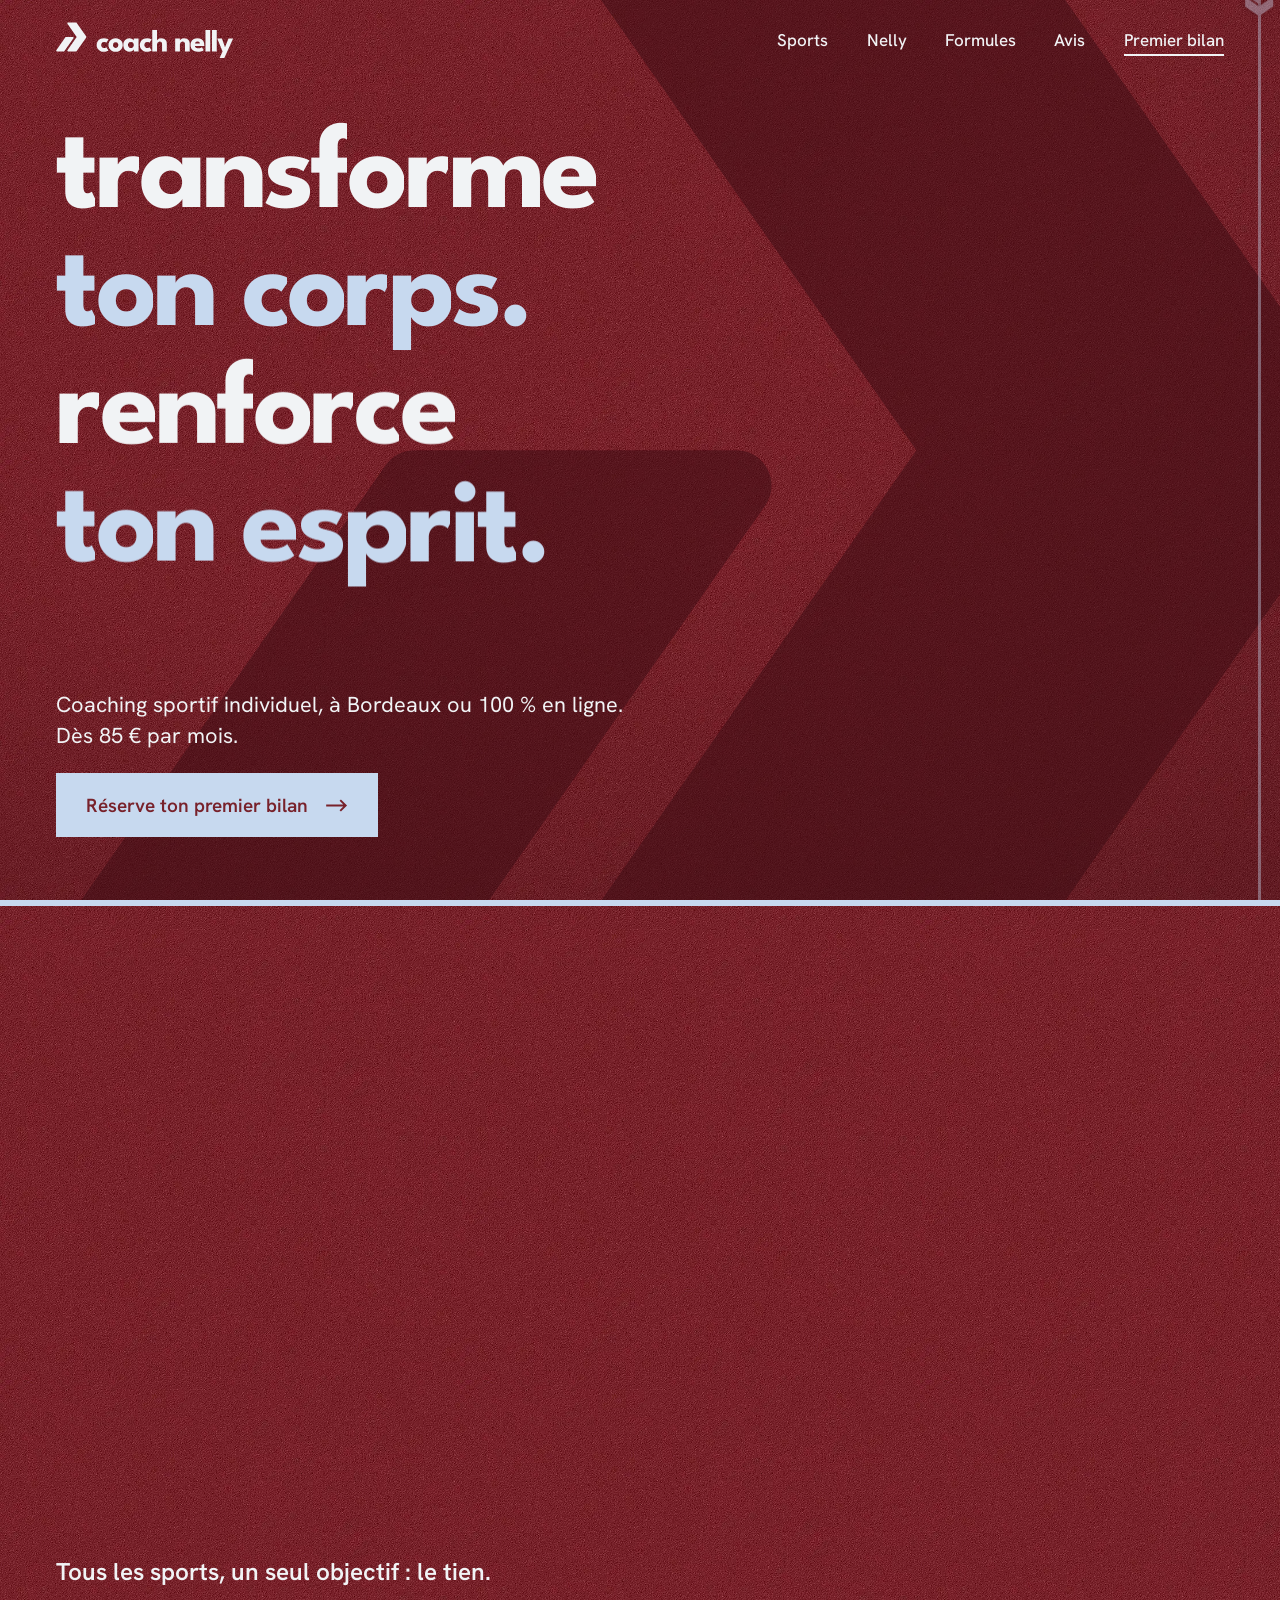
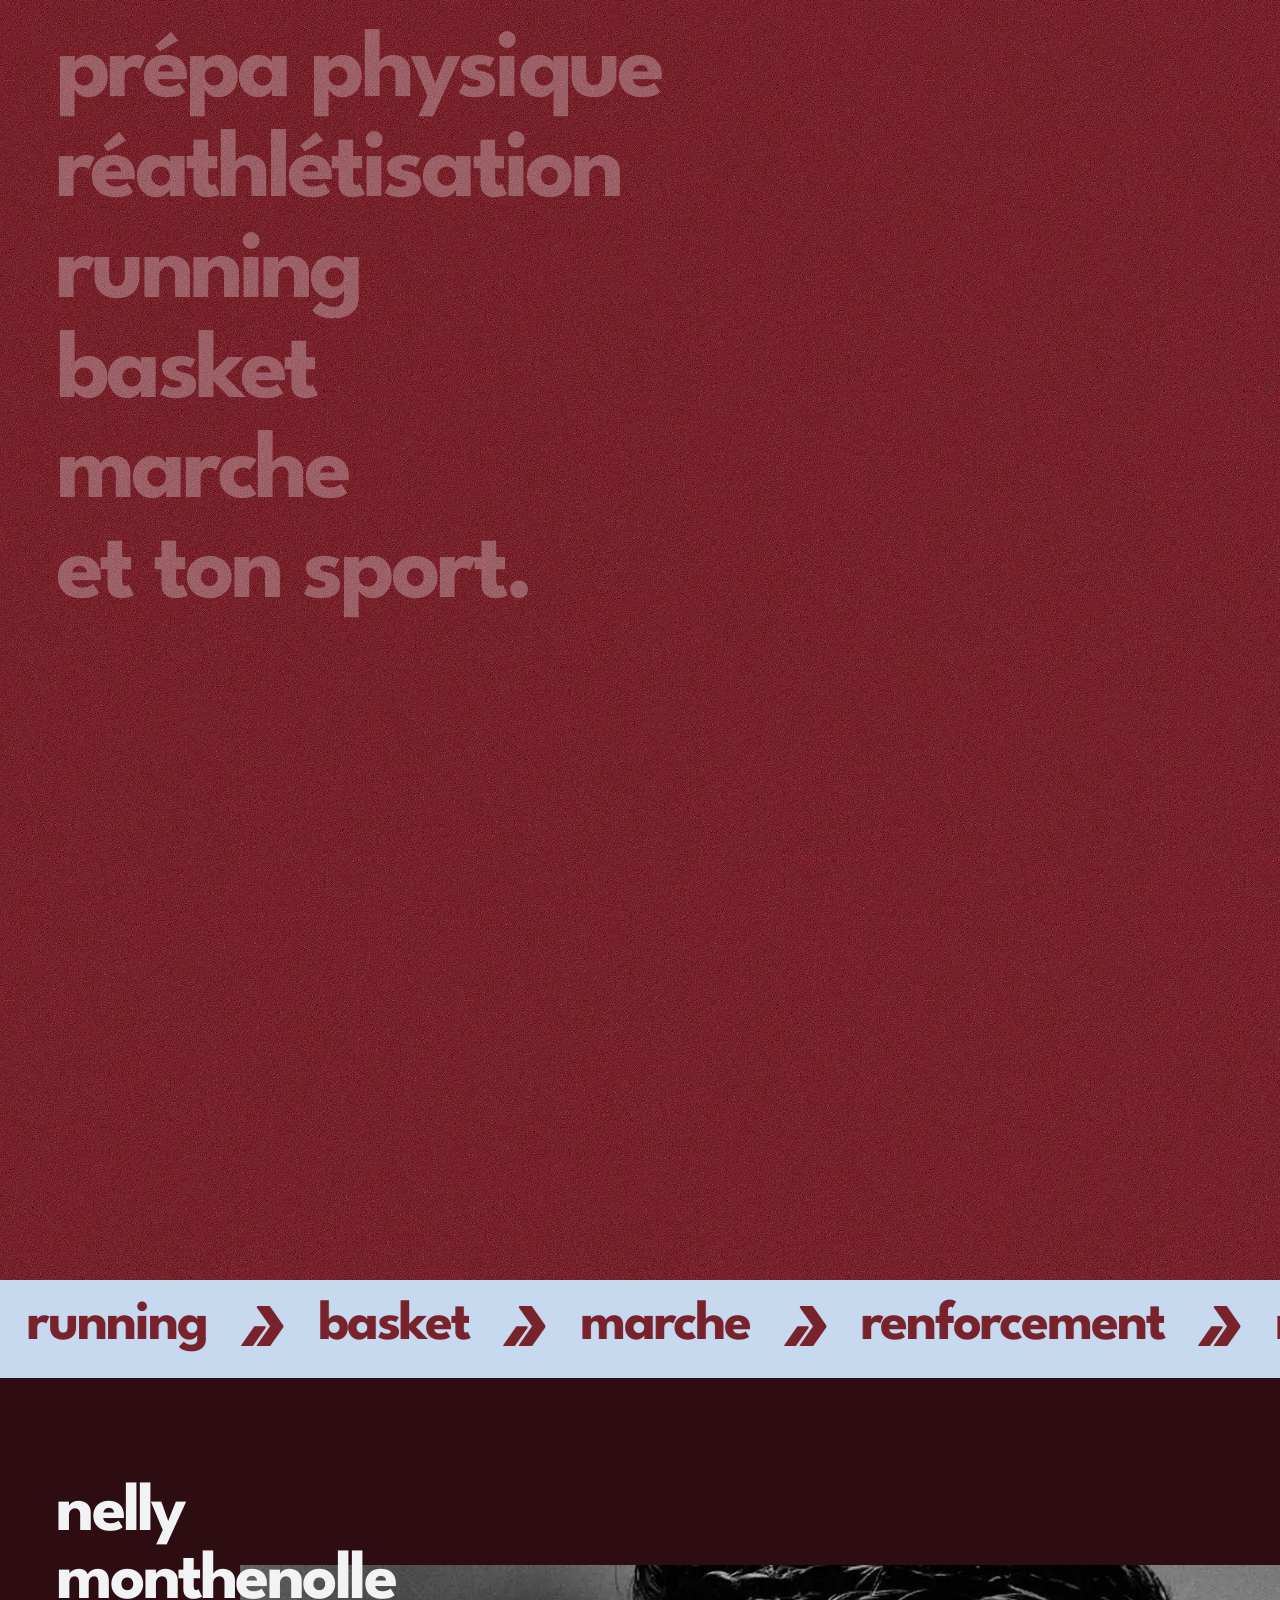
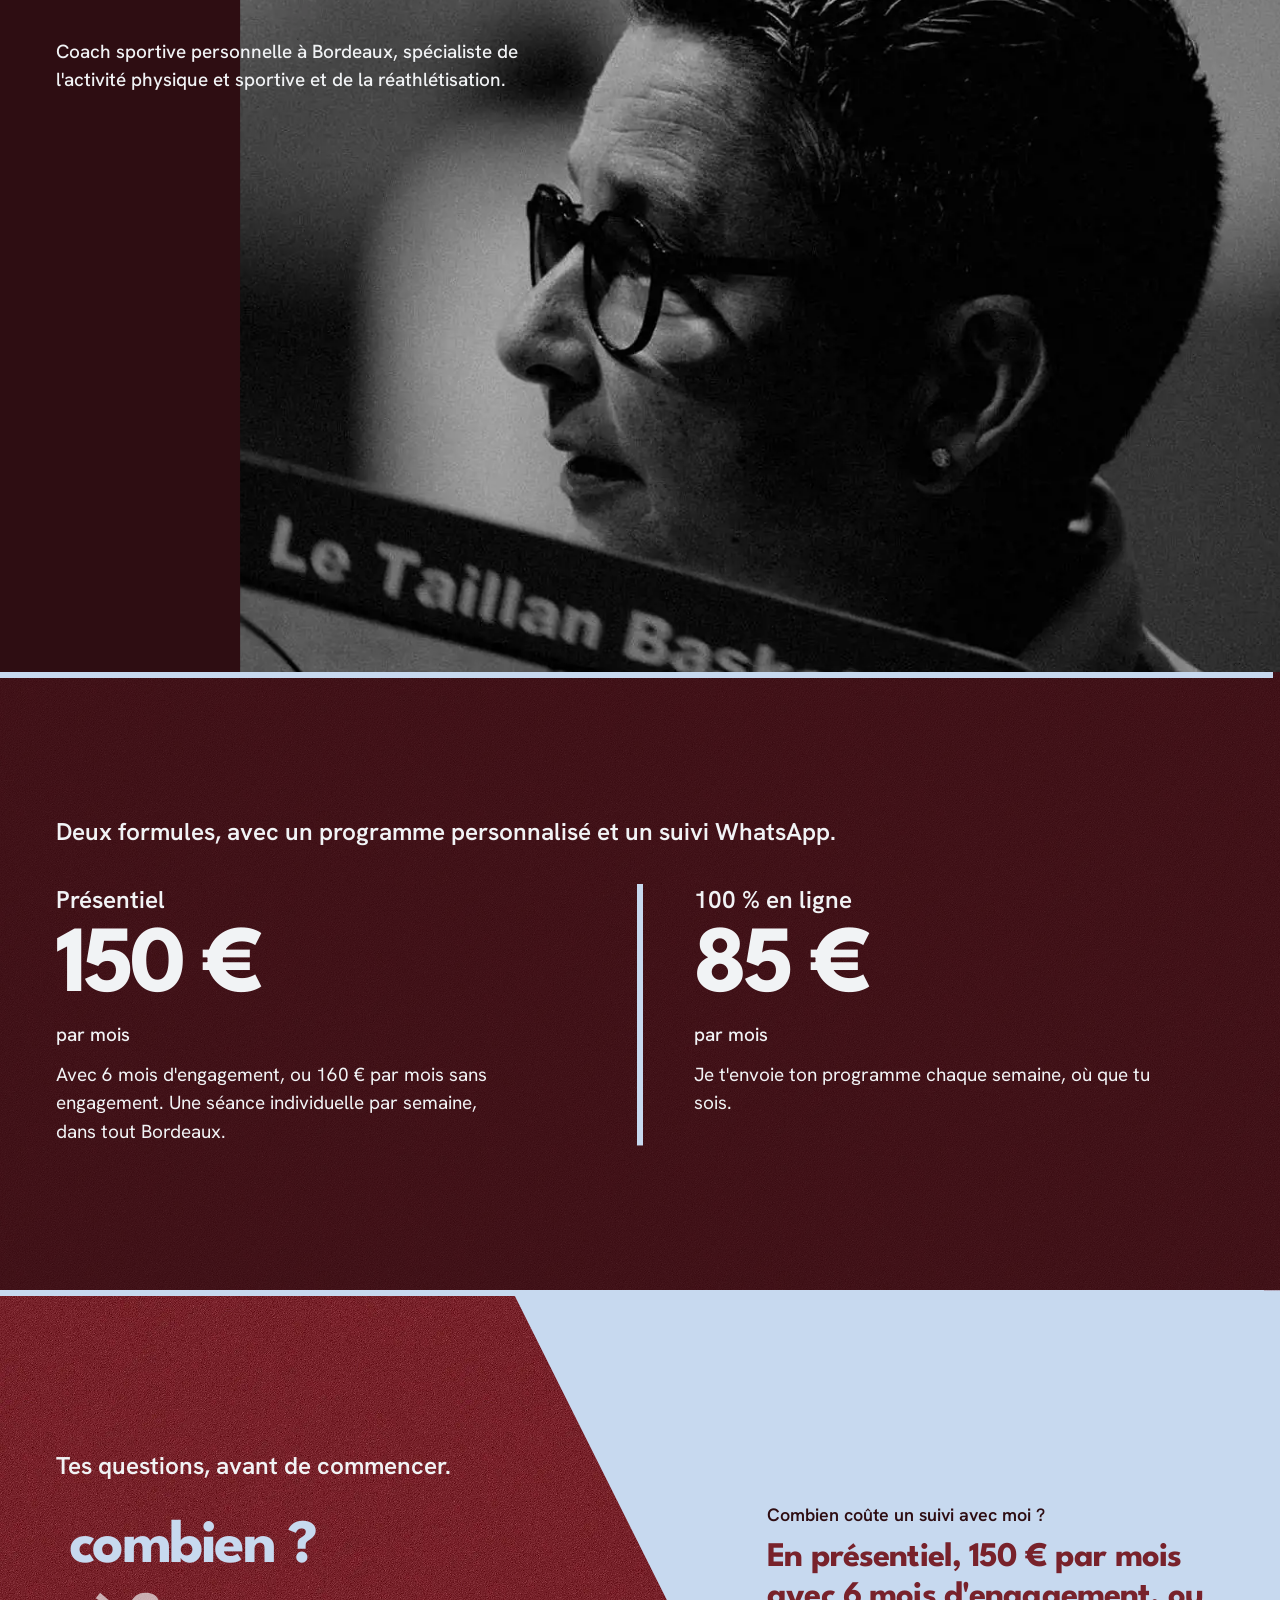
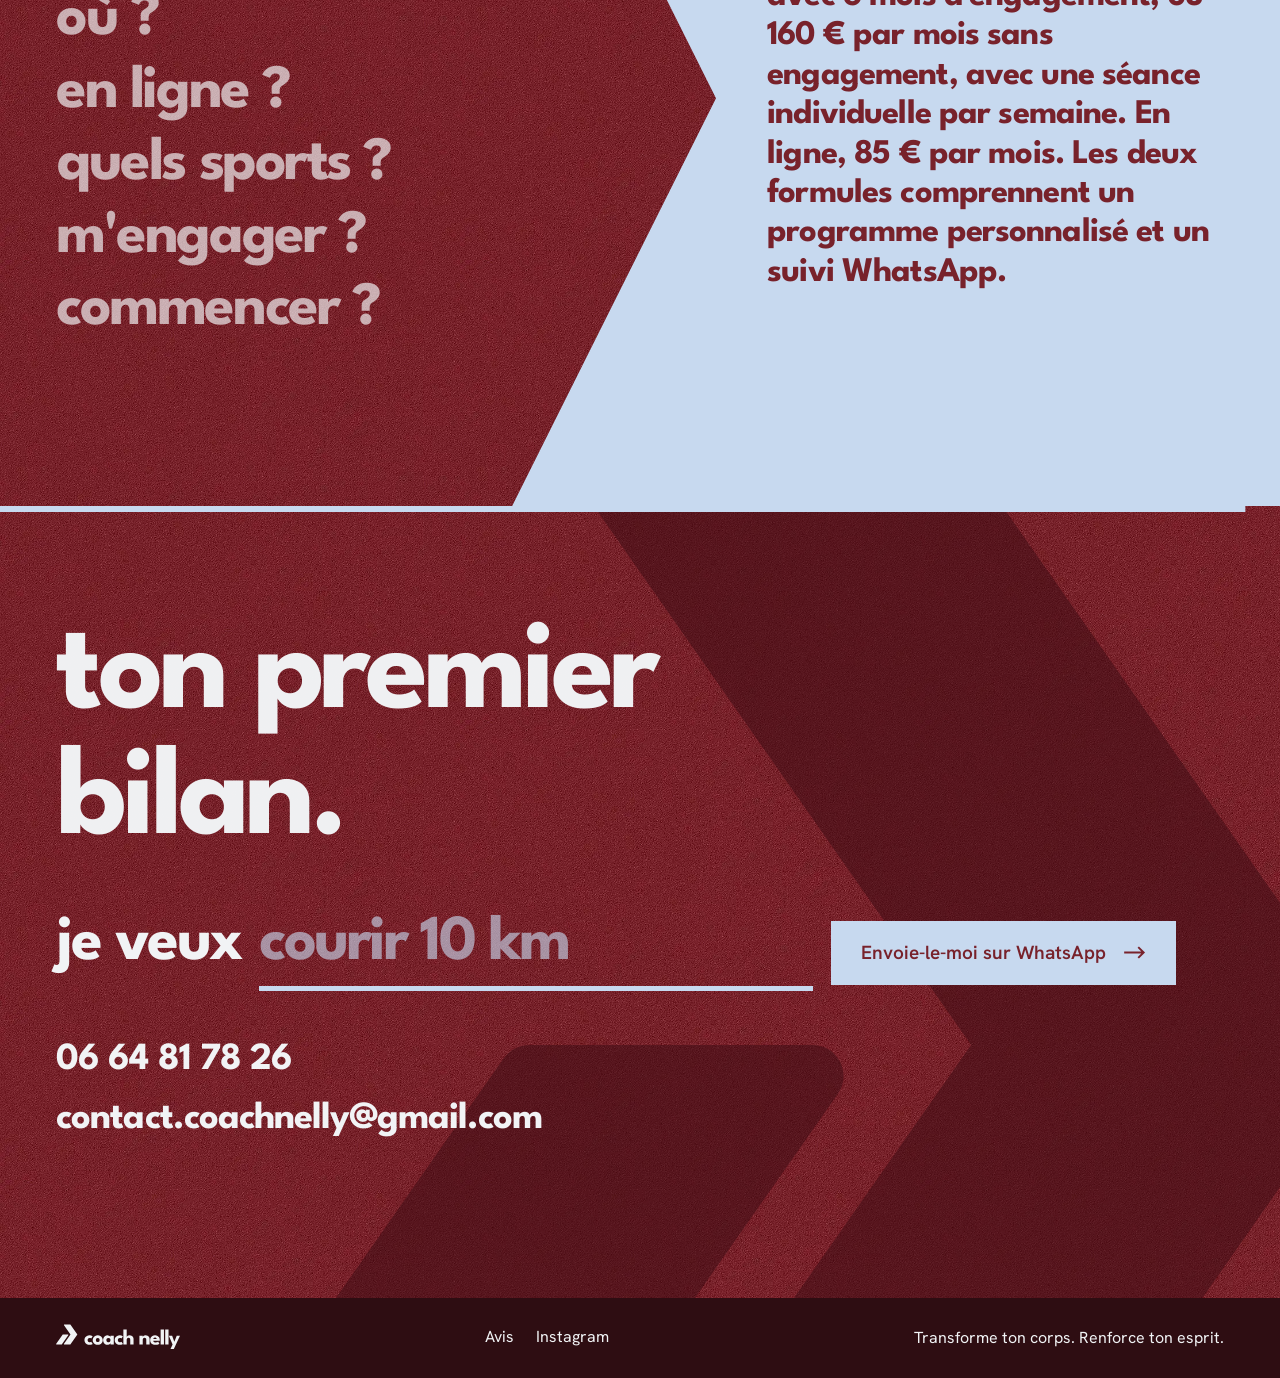
==== commit 16931946: "Menu en haut sur telephone, questions et avis refaits Co-Authored-By: Claude Opus 5.5 <noreply@anthr" ====
--- a/index.html
+++ b/index.html
@@ -11,9 +11,10 @@
 <meta name="site-kind" content="other"><meta name="page-type" content="service">
 <link rel="icon" href="favicon.ico" sizes="48x48"><link rel="icon" href="favicon.svg" type="image/svg+xml"><link rel="apple-touch-icon" href="apple-touch-icon.png"><link rel="manifest" href="site.webmanifest"><meta name="theme-color" content="#78222B">
 <link rel="preload" href="fonts/league-spartan-700.woff2" as="font" type="font/woff2" crossorigin><link rel="preload" href="fonts/hanken-500.woff2" as="font" type="font/woff2" crossorigin><link rel="preload" href="img/matiere.webp" as="image" type="image/webp">
-<link rel="stylesheet" href="style.css?v=5">
+<link rel="stylesheet" href="style.css?v=8">
 <script>if(!matchMedia('(prefers-reduced-motion: reduce)').matches)document.documentElement.classList.add('js')</script>
 <script type="application/ld+json">{"@context":"https://schema.org","@graph":[{"@type":"LocalBusiness","@id":"https://adriensmbr.github.io/coach-nelly/#coach","name":"Coach Nelly","description":"Coaching sportif individuel à Bordeaux ou 100 % en ligne : préparation physique, réathlétisation, running, basket et marche.","url":"https://adriensmbr.github.io/coach-nelly/","image":"https://adriensmbr.github.io/coach-nelly/og-image.jpg","logo":"https://adriensmbr.github.io/coach-nelly/favicon-512.png","telephone":"+33664817826","email":"contact.coachnelly@gmail.com","priceRange":"85 € à 160 € par mois","founder":{"@id":"https://adriensmbr.github.io/coach-nelly/#nelly"},"sameAs":["https://www.instagram.com/coach.nelly_/"],"makesOffer":[{"@type":"Offer","name":"Coaching présentiel avec 6 mois d'engagement","price":"150","priceCurrency":"EUR"},{"@type":"Offer","name":"Coaching présentiel sans engagement","price":"160","priceCurrency":"EUR"},{"@type":"Offer","name":"Coaching 100 % en ligne","price":"85","priceCurrency":"EUR"}],"address":{"@type":"PostalAddress","addressLocality":"Bordeaux","addressCountry":"FR"},"areaServed":{"@type":"City","name":"Bordeaux"}},{"@type":"Person","@id":"https://adriensmbr.github.io/coach-nelly/#nelly","name":"Nelly Monthenolle","jobTitle":"Coach sportive personnelle","worksFor":{"@id":"https://adriensmbr.github.io/coach-nelly/#coach"}},{"@type":"WebSite","@id":"https://adriensmbr.github.io/coach-nelly/#site","url":"https://adriensmbr.github.io/coach-nelly/","name":"Coach Nelly","inLanguage":"fr-FR"},{"@type":"FAQPage","mainEntity":[{"@type":"Question","name":"Combien coûte un suivi avec moi ?","acceptedAnswer":{"@type":"Answer","text":"En présentiel, 150 € par mois avec 6 mois d'engagement, ou 160 € par mois sans engagement, avec une séance individuelle par semaine. En ligne, 85 € par mois. Les deux formules comprennent un programme personnalisé et un suivi WhatsApp."}},{"@type":"Question","name":"Où se passent les séances ?","acceptedAnswer":{"@type":"Answer","text":"En présentiel, dans tout Bordeaux. En ligne, je te suis où que tu sois."}},{"@type":"Question","name":"Comment fonctionne le coaching en ligne ?","acceptedAnswer":{"@type":"Answer","text":"Je t'envoie ton programme personnalisé chaque semaine et je te suis sur WhatsApp, où que tu sois."}},{"@type":"Question","name":"Pour quels sports ?","acceptedAnswer":{"@type":"Answer","text":"Préparation physique, réathlétisation, running, basket, marche, et plus largement le sport qui correspond à ton objectif."}},{"@type":"Question","name":"Dois-je m'engager ?","acceptedAnswer":{"@type":"Answer","text":"Non. La formule présentiel existe avec ou sans engagement, et le tarif avec 6 mois d'engagement est simplement plus bas."}},{"@type":"Question","name":"Comment commencer ?","acceptedAnswer":{"@type":"Answer","text":"Tout commence par un premier bilan. Écris-moi sur WhatsApp, appelle-moi au 06 64 81 78 26 ou envoie-moi un e-mail à contact.coachnelly@gmail.com."}}]}]}</script>
+<noscript><style>.pa{position:static;opacity:1;visibility:visible;transform:none;filter:none}.ans{display:block}.ql{display:none}</style></noscript>
 </head>
 <body>
 <svg width="0" height="0" style="position:absolute" aria-hidden="true"><symbol id="sym" viewBox="22.0 27.8 212.0 200.3"><path fill="currentColor" d="M87.22 130.22C88.2 128.83 89.8 128 91.5 128L139.27 128C143.49 128 145.96 132.75 143.54 136.21L80.74 225.93C79.76 227.32 78.17 228.15 76.47 228.15L28.69 228.15C24.47 228.15 22 223.4 24.42 219.94ZM101.62 36.06C99.2 32.6 101.67 27.85 105.89 27.85L162.01 27.85C163.72 27.85 165.31 28.68 166.29 30.07L232.74 125.01C234 126.8 234 129.2 232.74 130.99L166.29 225.93C165.31 227.32 163.72 228.15 162.01 228.15L105.89 228.15C101.67 228.15 99.2 223.4 101.62 219.94L165.98 128Z"/></symbol><symbol id="chv" viewBox="100 27.8 135 200.3"><path fill="currentColor" d="M101.62 36.06C99.2 32.6 101.67 27.85 105.89 27.85L162.01 27.85C163.72 27.85 165.31 28.68 166.29 30.07L232.74 125.01C234 126.8 234 129.2 232.74 130.99L166.29 225.93C165.31 227.32 163.72 228.15 162.01 228.15L105.89 228.15C101.67 228.15 99.2 223.4 101.62 219.94L165.98 128Z"/></symbol></svg>
@@ -24,10 +25,11 @@
 <header class="top">
   <a href="#top" aria-label="coach nelly, accueil"><svg class="lg" viewBox="0.0 -94.4 569.1 128.4" role="img" aria-label="coach nelly"><path fill="currentColor" d="M30.09 -45.17C30.54 -45.82 31.27 -46.2 32.06 -46.2L54.1 -46.2C56.04 -46.2 57.18 -44.01 56.07 -42.41L27.1 -1.03C26.65 -0.38 25.91 0 25.13 0L3.09 0C1.14 0 0 -2.19 1.12 -3.79ZM36.73 -88.61C35.61 -90.21 36.75 -92.4 38.7 -92.4L64.59 -92.4C65.37 -92.4 66.11 -92.02 66.56 -91.37L97.22 -47.58C97.8 -46.75 97.8 -45.65 97.22 -44.82L66.56 -1.03C66.11 -0.38 65.37 0 64.59 0L38.7 0C36.75 0 35.61 -2.19 36.73 -3.79L66.42 -46.2ZM154.26 -10.73Q157.1 -10.73 158.95 -11.71Q160.8 -12.7 161.44 -13.3L168.4 -2.98Q167.6 -2.33 165.65 -1.32Q163.7 -0.32 160.78 0.44Q157.85 1.2 154.12 1.2Q147.03 1.2 141.69 -1.48Q136.36 -4.17 133.38 -9.05Q130.41 -13.94 130.41 -20.55Q130.41 -27.21 133.38 -32.06Q136.36 -36.92 141.69 -39.58Q147.03 -42.25 154.12 -42.25Q157.78 -42.25 160.7 -41.48Q163.62 -40.71 165.64 -39.72Q167.65 -38.73 168.45 -38.03L161.35 -27.66Q161.01 -28 160.09 -28.64Q159.16 -29.28 157.71 -29.8Q156.26 -30.32 154.26 -30.32Q151.8 -30.32 149.67 -29.05Q147.54 -27.78 146.25 -25.58Q144.95 -23.39 144.95 -20.55Q144.95 -17.71 146.25 -15.49Q147.54 -13.27 149.67 -12Q151.8 -10.73 154.26 -10.73ZM191.5 1.2Q184.77 1.2 179.54 -1.57Q174.3 -4.35 171.33 -9.23Q168.35 -14.11 168.35 -20.4Q168.35 -26.69 171.33 -31.63Q174.3 -36.57 179.54 -39.41Q184.77 -42.25 191.5 -42.25Q198.22 -42.25 203.37 -39.41Q208.53 -36.57 211.44 -31.63Q214.36 -26.69 214.36 -20.4Q214.36 -14.11 211.44 -9.23Q208.53 -4.35 203.37 -1.57Q198.22 1.2 191.5 1.2ZM191.5 -11.31Q194.11 -11.31 196.01 -12.46Q197.91 -13.61 198.95 -15.7Q199.99 -17.78 199.99 -20.47Q199.99 -23.16 198.95 -25.26Q197.91 -27.36 196.01 -28.55Q194.11 -29.74 191.5 -29.74Q188.88 -29.74 186.95 -28.55Q185.03 -27.36 183.96 -25.26Q182.9 -23.16 182.9 -20.47Q182.9 -17.78 183.96 -15.7Q185.03 -13.61 186.95 -12.46Q188.88 -11.31 191.5 -11.31ZM250.07 0V-6.66Q249.63 -5.63 247.82 -3.73Q246.01 -1.84 243.01 -0.32Q240.01 1.2 235.97 1.2Q230.01 1.2 225.51 -1.72Q221 -4.64 218.5 -9.56Q216 -14.48 216 -20.5Q216 -26.52 218.5 -31.44Q221 -36.36 225.51 -39.31Q230.01 -42.25 235.97 -42.25Q239.87 -42.25 242.75 -41.02Q245.63 -39.78 247.45 -38.11Q249.27 -36.45 249.93 -35.06V-41.05H265.03V0ZM230.91 -20.5Q230.91 -17.68 232.21 -15.46Q233.51 -13.24 235.68 -11.98Q237.85 -10.73 240.47 -10.73Q243.22 -10.73 245.34 -12Q247.45 -13.26 248.66 -15.49Q249.87 -17.71 249.87 -20.5Q249.87 -23.29 248.66 -25.51Q247.45 -27.74 245.34 -29.03Q243.22 -30.32 240.47 -30.32Q237.85 -30.32 235.68 -29.04Q233.51 -27.76 232.21 -25.54Q230.91 -23.32 230.91 -20.5ZM292.96 -10.73Q295.8 -10.73 297.65 -11.71Q299.5 -12.7 300.14 -13.3L307.1 -2.98Q306.3 -2.33 304.35 -1.32Q302.4 -0.32 299.48 0.44Q296.55 1.2 292.82 1.2Q285.73 1.2 280.39 -1.48Q275.06 -4.17 272.08 -9.05Q269.11 -13.94 269.11 -20.55Q269.11 -27.21 272.08 -32.06Q275.06 -36.92 280.39 -39.58Q285.73 -42.25 292.82 -42.25Q296.48 -42.25 299.4 -41.48Q302.32 -40.71 304.34 -39.72Q306.35 -38.73 307.15 -38.03L300.05 -27.66Q299.71 -28 298.79 -28.64Q297.86 -29.28 296.41 -29.8Q294.96 -30.32 292.96 -30.32Q290.5 -30.32 288.37 -29.05Q286.24 -27.78 284.95 -25.58Q283.65 -23.39 283.65 -20.55Q283.65 -17.71 284.95 -15.49Q286.24 -13.27 288.37 -12Q290.5 -10.73 292.96 -10.73ZM337.89 -42.25Q342.22 -42.25 346.31 -40.51Q350.4 -38.77 353.05 -34.97Q355.7 -31.18 355.7 -25.05V0H340.48V-22.54Q340.48 -26.93 338.52 -29.17Q336.57 -31.41 333.17 -31.41Q330.91 -31.41 328.85 -30.22Q326.8 -29.03 325.51 -26.92Q324.23 -24.81 324.23 -22.04V0H308.99V-68.8H324.23V-35.01Q324.78 -36.67 326.72 -38.34Q328.65 -40 331.57 -41.13Q334.5 -42.25 337.89 -42.25ZM411.43 -42.25Q415.76 -42.25 419.85 -40.51Q423.94 -38.77 426.59 -34.97Q429.25 -31.18 429.25 -25.05V0H414.02V-22.54Q414.02 -26.93 411.92 -29.17Q409.82 -31.41 406.42 -31.41Q404.16 -31.41 402.18 -30.22Q400.19 -29.03 398.98 -26.92Q397.77 -24.81 397.77 -22.04V0H382.57V-41.05H397.77V-35.01Q398.32 -36.67 400.26 -38.34Q402.2 -40 405.13 -41.13Q408.05 -42.25 411.43 -42.25ZM446.17 -17.32Q446.35 -15.1 447.58 -13.39Q448.82 -11.68 451.05 -10.71Q453.27 -9.75 456.35 -9.75Q459.22 -9.75 461.56 -10.34Q463.9 -10.93 465.62 -11.84Q467.35 -12.75 468.27 -13.7L474.17 -4.3Q472.92 -2.95 470.66 -1.69Q468.4 -0.42 464.7 0.39Q461 1.2 455.35 1.2Q448.52 1.2 443.22 -1.35Q437.92 -3.9 434.9 -8.86Q431.87 -13.82 431.87 -20.97Q431.87 -26.97 434.5 -31.8Q437.12 -36.62 442.11 -39.44Q447.1 -42.25 454.15 -42.25Q460.85 -42.25 465.76 -39.8Q470.67 -37.35 473.35 -32.52Q476.02 -27.7 476.02 -20.52Q476.02 -20.12 476 -18.91Q475.97 -17.7 475.87 -17.32ZM461.74 -25.25Q461.69 -26.87 460.89 -28.45Q460.09 -30.02 458.49 -31.05Q456.9 -32.07 454.37 -32.07Q451.87 -32.07 450.16 -31.1Q448.45 -30.12 447.55 -28.57Q446.65 -27.02 446.52 -25.25ZM495.08 0H479.85V-68.8H495.08ZM516.08 0H500.85V-68.8H516.08ZM542.6 -13.17 553.69 -41.05H568.61L540.38 20.8H525.18L534.67 0L517.52 -41.05H532.67Z"/></svg></a>
   <nav aria-label="Menu"><a class="u" href="#sports">Sports</a><a class="u" href="#nelly">Nelly</a><a class="u" href="#formules">Formules</a><a class="u" href="avis.html">Avis</a><a class="u" href="#bilan">Premier bilan</a></nav>
+  <button class="mb" type="button" aria-expanded="false" aria-controls="sheet"><svg viewBox="0 0 135 200.3" aria-hidden="true"><use href="#chv"/></svg><span>menu</span></button>
 </header>
-<div class="bar"><button class="mb" type="button" aria-expanded="false" aria-controls="sheet"><svg viewBox="0 0 135 200.3" aria-hidden="true"><use href="#chv"/></svg><span>menu</span></button><a class="cta" href="#bilan">Ton premier bilan<svg class="ar" viewBox="0 0 20 12" aria-hidden="true"><path d="M0 6h18M13 1l5 5-5 5" fill="none" stroke="currentColor" stroke-width="1.8"/></svg></a></div>
-<div class="sheet" id="sheet"><svg class="ton" viewBox="0 0 212 200.3" aria-hidden="true"><use href="#sym"/></svg><div><svg class="lg" viewBox="0.0 -94.4 569.1 128.4" role="img" aria-label="coach nelly"><path fill="currentColor" d="M30.09 -45.17C30.54 -45.82 31.27 -46.2 32.06 -46.2L54.1 -46.2C56.04 -46.2 57.18 -44.01 56.07 -42.41L27.1 -1.03C26.65 -0.38 25.91 0 25.13 0L3.09 0C1.14 0 0 -2.19 1.12 -3.79ZM36.73 -88.61C35.61 -90.21 36.75 -92.4 38.7 -92.4L64.59 -92.4C65.37 -92.4 66.11 -92.02 66.56 -91.37L97.22 -47.58C97.8 -46.75 97.8 -45.65 97.22 -44.82L66.56 -1.03C66.11 -0.38 65.37 0 64.59 0L38.7 0C36.75 0 35.61 -2.19 36.73 -3.79L66.42 -46.2ZM154.26 -10.73Q157.1 -10.73 158.95 -11.71Q160.8 -12.7 161.44 -13.3L168.4 -2.98Q167.6 -2.33 165.65 -1.32Q163.7 -0.32 160.78 0.44Q157.85 1.2 154.12 1.2Q147.03 1.2 141.69 -1.48Q136.36 -4.17 133.38 -9.05Q130.41 -13.94 130.41 -20.55Q130.41 -27.21 133.38 -32.06Q136.36 -36.92 141.69 -39.58Q147.03 -42.25 154.12 -42.25Q157.78 -42.25 160.7 -41.48Q163.62 -40.71 165.64 -39.72Q167.65 -38.73 168.45 -38.03L161.35 -27.66Q161.01 -28 160.09 -28.64Q159.16 -29.28 157.71 -29.8Q156.26 -30.32 154.26 -30.32Q151.8 -30.32 149.67 -29.05Q147.54 -27.78 146.25 -25.58Q144.95 -23.39 144.95 -20.55Q144.95 -17.71 146.25 -15.49Q147.54 -13.27 149.67 -12Q151.8 -10.73 154.26 -10.73ZM191.5 1.2Q184.77 1.2 179.54 -1.57Q174.3 -4.35 171.33 -9.23Q168.35 -14.11 168.35 -20.4Q168.35 -26.69 171.33 -31.63Q174.3 -36.57 179.54 -39.41Q184.77 -42.25 191.5 -42.25Q198.22 -42.25 203.37 -39.41Q208.53 -36.57 211.44 -31.63Q214.36 -26.69 214.36 -20.4Q214.36 -14.11 211.44 -9.23Q208.53 -4.35 203.37 -1.57Q198.22 1.2 191.5 1.2ZM191.5 -11.31Q194.11 -11.31 196.01 -12.46Q197.91 -13.61 198.95 -15.7Q199.99 -17.78 199.99 -20.47Q199.99 -23.16 198.95 -25.26Q197.91 -27.36 196.01 -28.55Q194.11 -29.74 191.5 -29.74Q188.88 -29.74 186.95 -28.55Q185.03 -27.36 183.96 -25.26Q182.9 -23.16 182.9 -20.47Q182.9 -17.78 183.96 -15.7Q185.03 -13.61 186.95 -12.46Q188.88 -11.31 191.5 -11.31ZM250.07 0V-6.66Q249.63 -5.63 247.82 -3.73Q246.01 -1.84 243.01 -0.32Q240.01 1.2 235.97 1.2Q230.01 1.2 225.51 -1.72Q221 -4.64 218.5 -9.56Q216 -14.48 216 -20.5Q216 -26.52 218.5 -31.44Q221 -36.36 225.51 -39.31Q230.01 -42.25 235.97 -42.25Q239.87 -42.25 242.75 -41.02Q245.63 -39.78 247.45 -38.11Q249.27 -36.45 249.93 -35.06V-41.05H265.03V0ZM230.91 -20.5Q230.91 -17.68 232.21 -15.46Q233.51 -13.24 235.68 -11.98Q237.85 -10.73 240.47 -10.73Q243.22 -10.73 245.34 -12Q247.45 -13.26 248.66 -15.49Q249.87 -17.71 249.87 -20.5Q249.87 -23.29 248.66 -25.51Q247.45 -27.74 245.34 -29.03Q243.22 -30.32 240.47 -30.32Q237.85 -30.32 235.68 -29.04Q233.51 -27.76 232.21 -25.54Q230.91 -23.32 230.91 -20.5ZM292.96 -10.73Q295.8 -10.73 297.65 -11.71Q299.5 -12.7 300.14 -13.3L307.1 -2.98Q306.3 -2.33 304.35 -1.32Q302.4 -0.32 299.48 0.44Q296.55 1.2 292.82 1.2Q285.73 1.2 280.39 -1.48Q275.06 -4.17 272.08 -9.05Q269.11 -13.94 269.11 -20.55Q269.11 -27.21 272.08 -32.06Q275.06 -36.92 280.39 -39.58Q285.73 -42.25 292.82 -42.25Q296.48 -42.25 299.4 -41.48Q302.32 -40.71 304.34 -39.72Q306.35 -38.73 307.15 -38.03L300.05 -27.66Q299.71 -28 298.79 -28.64Q297.86 -29.28 296.41 -29.8Q294.96 -30.32 292.96 -30.32Q290.5 -30.32 288.37 -29.05Q286.24 -27.78 284.95 -25.58Q283.65 -23.39 283.65 -20.55Q283.65 -17.71 284.95 -15.49Q286.24 -13.27 288.37 -12Q290.5 -10.73 292.96 -10.73ZM337.89 -42.25Q342.22 -42.25 346.31 -40.51Q350.4 -38.77 353.05 -34.97Q355.7 -31.18 355.7 -25.05V0H340.48V-22.54Q340.48 -26.93 338.52 -29.17Q336.57 -31.41 333.17 -31.41Q330.91 -31.41 328.85 -30.22Q326.8 -29.03 325.51 -26.92Q324.23 -24.81 324.23 -22.04V0H308.99V-68.8H324.23V-35.01Q324.78 -36.67 326.72 -38.34Q328.65 -40 331.57 -41.13Q334.5 -42.25 337.89 -42.25ZM411.43 -42.25Q415.76 -42.25 419.85 -40.51Q423.94 -38.77 426.59 -34.97Q429.25 -31.18 429.25 -25.05V0H414.02V-22.54Q414.02 -26.93 411.92 -29.17Q409.82 -31.41 406.42 -31.41Q404.16 -31.41 402.18 -30.22Q400.19 -29.03 398.98 -26.92Q397.77 -24.81 397.77 -22.04V0H382.57V-41.05H397.77V-35.01Q398.32 -36.67 400.26 -38.34Q402.2 -40 405.13 -41.13Q408.05 -42.25 411.43 -42.25ZM446.17 -17.32Q446.35 -15.1 447.58 -13.39Q448.82 -11.68 451.05 -10.71Q453.27 -9.75 456.35 -9.75Q459.22 -9.75 461.56 -10.34Q463.9 -10.93 465.62 -11.84Q467.35 -12.75 468.27 -13.7L474.17 -4.3Q472.92 -2.95 470.66 -1.69Q468.4 -0.42 464.7 0.39Q461 1.2 455.35 1.2Q448.52 1.2 443.22 -1.35Q437.92 -3.9 434.9 -8.86Q431.87 -13.82 431.87 -20.97Q431.87 -26.97 434.5 -31.8Q437.12 -36.62 442.11 -39.44Q447.1 -42.25 454.15 -42.25Q460.85 -42.25 465.76 -39.8Q470.67 -37.35 473.35 -32.52Q476.02 -27.7 476.02 -20.52Q476.02 -20.12 476 -18.91Q475.97 -17.7 475.87 -17.32ZM461.74 -25.25Q461.69 -26.87 460.89 -28.45Q460.09 -30.02 458.49 -31.05Q456.9 -32.07 454.37 -32.07Q451.87 -32.07 450.16 -31.1Q448.45 -30.12 447.55 -28.57Q446.65 -27.02 446.52 -25.25ZM495.08 0H479.85V-68.8H495.08ZM516.08 0H500.85V-68.8H516.08ZM542.6 -13.17 553.69 -41.05H568.61L540.38 20.8H525.18L534.67 0L517.52 -41.05H532.67Z"/></svg></div>
+<div class="sheet" id="sheet"><svg class="ton" viewBox="0 0 212 200.3" aria-hidden="true"><use href="#sym"/></svg>
 <nav aria-label="Menu mobile"><ul><li style="--i:0"><a href="#sports"><svg viewBox="0 0 135 200.3" aria-hidden="true"><use href="#chv"/></svg>sports</a></li><li style="--i:1"><a href="#nelly"><svg viewBox="0 0 135 200.3" aria-hidden="true"><use href="#chv"/></svg>nelly</a></li><li style="--i:2"><a href="#formules"><svg viewBox="0 0 135 200.3" aria-hidden="true"><use href="#chv"/></svg>formules</a></li><li style="--i:3"><a href="avis.html"><svg viewBox="0 0 135 200.3" aria-hidden="true"><use href="#chv"/></svg>avis</a></li><li style="--i:4"><a href="#bilan"><svg viewBox="0 0 135 200.3" aria-hidden="true"><use href="#chv"/></svg>premier bilan</a></li></ul></nav>
+<a class="btn" href="#bilan">Réserve ton premier bilan<svg class="ar" viewBox="0 0 20 12" aria-hidden="true"><path d="M0 6h18M13 1l5 5-5 5" fill="none" stroke="currentColor" stroke-width="1.8"/></svg></a>
 <div class="ct"><a href="tel:+33664817826">06 64 81 78 26</a><a href="mailto:contact.coachnelly@gmail.com">contact.coachnelly@gmail.com</a><a href="https://www.instagram.com/coach.nelly_/" rel="noopener">@coach.nelly_</a></div></div>
 <main id="top">
   <section class="hero" aria-labelledby="h">
@@ -51,7 +53,10 @@
       <article class="of"><h3>100 % en ligne</h3><p class="pr">85 €<small>par mois</small></p><p class="n">Je t'envoie ton programme chaque semaine, où que tu sois.</p></article>
     </div></div>
   </section>
-  <section class="lane" id="questions" aria-labelledby="q-h"><div><h2 id="q-h">Tes questions, avant de commencer.</h2><div class="faq"><details><summary>Combien coûte un suivi avec moi ?<svg viewBox="0 0 135 200.3" aria-hidden="true"><use href="#chv"/></svg></summary><p>En présentiel, 150 € par mois avec 6 mois d'engagement, ou 160 € par mois sans engagement, avec une séance individuelle par semaine. En ligne, 85 € par mois. Les deux formules comprennent un programme personnalisé et un suivi WhatsApp.</p></details><details><summary>Où se passent les séances ?<svg viewBox="0 0 135 200.3" aria-hidden="true"><use href="#chv"/></svg></summary><p>En présentiel, dans tout Bordeaux. En ligne, je te suis où que tu sois.</p></details><details><summary>Comment fonctionne le coaching en ligne ?<svg viewBox="0 0 135 200.3" aria-hidden="true"><use href="#chv"/></svg></summary><p>Je t'envoie ton programme personnalisé chaque semaine et je te suis sur WhatsApp, où que tu sois.</p></details><details><summary>Pour quels sports ?<svg viewBox="0 0 135 200.3" aria-hidden="true"><use href="#chv"/></svg></summary><p>Préparation physique, réathlétisation, running, basket, marche, et plus largement le sport qui correspond à ton objectif.</p></details><details><summary>Dois-je m'engager ?<svg viewBox="0 0 135 200.3" aria-hidden="true"><use href="#chv"/></svg></summary><p>Non. La formule présentiel existe avec ou sans engagement, et le tarif avec 6 mois d'engagement est simplement plus bas.</p></details><details><summary>Comment commencer ?<svg viewBox="0 0 135 200.3" aria-hidden="true"><use href="#chv"/></svg></summary><p>Tout commence par un premier bilan. Écris-moi sur WhatsApp, appelle-moi au 06 64 81 78 26 ou envoie-moi un e-mail à contact.coachnelly@gmail.com.</p></details></div></div></section>
+  <section class="lane ask" id="questions" aria-labelledby="q-h">
+    <div class="qs"><h2 id="q-h">Tes questions, avant de commencer.</h2><div class="ql" role="tablist" aria-label="Questions"><button class="q" type="button" role="tab" id="q0" aria-controls="r0" aria-selected="true">combien&nbsp;?</button><button class="q" type="button" role="tab" id="q1" aria-controls="r1" aria-selected="false" tabindex="-1">où&nbsp;?</button><button class="q" type="button" role="tab" id="q2" aria-controls="r2" aria-selected="false" tabindex="-1">en ligne&nbsp;?</button><button class="q" type="button" role="tab" id="q3" aria-controls="r3" aria-selected="false" tabindex="-1">quels sports&nbsp;?</button><button class="q" type="button" role="tab" id="q4" aria-controls="r4" aria-selected="false" tabindex="-1">m'engager&nbsp;?</button><button class="q" type="button" role="tab" id="q5" aria-controls="r5" aria-selected="false" tabindex="-1">commencer&nbsp;?</button></div></div>
+    <div class="ans"><div class="pa on" role="tabpanel" id="r0" aria-labelledby="q0"><h3>Combien coûte un suivi avec moi ?</h3><p>En présentiel, 150 € par mois avec 6 mois d'engagement, ou 160 € par mois sans engagement, avec une séance individuelle par semaine. En ligne, 85 € par mois. Les deux formules comprennent un programme personnalisé et un suivi WhatsApp.</p></div><div class="pa" role="tabpanel" id="r1" aria-labelledby="q1"><h3>Où se passent les séances ?</h3><p>En présentiel, dans tout Bordeaux. En ligne, je te suis où que tu sois.</p></div><div class="pa" role="tabpanel" id="r2" aria-labelledby="q2"><h3>Comment fonctionne le coaching en ligne ?</h3><p>Je t'envoie ton programme personnalisé chaque semaine et je te suis sur WhatsApp, où que tu sois.</p></div><div class="pa" role="tabpanel" id="r3" aria-labelledby="q3"><h3>Pour quels sports ?</h3><p>Préparation physique, réathlétisation, running, basket, marche, et plus largement le sport qui correspond à ton objectif.</p></div><div class="pa" role="tabpanel" id="r4" aria-labelledby="q4"><h3>Dois-je m'engager ?</h3><p>Non. La formule présentiel existe avec ou sans engagement, et le tarif avec 6 mois d'engagement est simplement plus bas.</p></div><div class="pa" role="tabpanel" id="r5" aria-labelledby="q5"><h3>Comment commencer ?</h3><p>Tout commence par un premier bilan. Écris-moi sur WhatsApp, appelle-moi au 06 64 81 78 26 ou envoie-moi un e-mail à contact.coachnelly@gmail.com.</p><a class="btn" href="#bilan">Réserve ton premier bilan<svg class="ar" viewBox="0 0 20 12" aria-hidden="true"><path d="M0 6h18M13 1l5 5-5 5" fill="none" stroke="currentColor" stroke-width="1.8"/></svg></a></div></div>
+  </section>
   <section class="lane close" id="bilan" aria-labelledby="b-h">
     <svg class="ton num" viewBox="0 0 212 200.3" aria-hidden="true"><use href="#sym"/></svg>
     <div><h2 id="b-h" class="d big2" style="margin:0;font-family:var(--t);font-weight:700;letter-spacing:-.04em;line-height:.98">ton premier<br>bilan.</h2>
@@ -63,10 +68,10 @@
   </section>
 </main>
 <footer><svg class="lg" viewBox="0.0 -94.4 569.1 128.4" aria-hidden="true"><path fill="currentColor" d="M30.09 -45.17C30.54 -45.82 31.27 -46.2 32.06 -46.2L54.1 -46.2C56.04 -46.2 57.18 -44.01 56.07 -42.41L27.1 -1.03C26.65 -0.38 25.91 0 25.13 0L3.09 0C1.14 0 0 -2.19 1.12 -3.79ZM36.73 -88.61C35.61 -90.21 36.75 -92.4 38.7 -92.4L64.59 -92.4C65.37 -92.4 66.11 -92.02 66.56 -91.37L97.22 -47.58C97.8 -46.75 97.8 -45.65 97.22 -44.82L66.56 -1.03C66.11 -0.38 65.37 0 64.59 0L38.7 0C36.75 0 35.61 -2.19 36.73 -3.79L66.42 -46.2ZM154.26 -10.73Q157.1 -10.73 158.95 -11.71Q160.8 -12.7 161.44 -13.3L168.4 -2.98Q167.6 -2.33 165.65 -1.32Q163.7 -0.32 160.78 0.44Q157.85 1.2 154.12 1.2Q147.03 1.2 141.69 -1.48Q136.36 -4.17 133.38 -9.05Q130.41 -13.94 130.41 -20.55Q130.41 -27.21 133.38 -32.06Q136.36 -36.92 141.69 -39.58Q147.03 -42.25 154.12 -42.25Q157.78 -42.25 160.7 -41.48Q163.62 -40.71 165.64 -39.72Q167.65 -38.73 168.45 -38.03L161.35 -27.66Q161.01 -28 160.09 -28.64Q159.16 -29.28 157.71 -29.8Q156.26 -30.32 154.26 -30.32Q151.8 -30.32 149.67 -29.05Q147.54 -27.78 146.25 -25.58Q144.95 -23.39 144.95 -20.55Q144.95 -17.71 146.25 -15.49Q147.54 -13.27 149.67 -12Q151.8 -10.73 154.26 -10.73ZM191.5 1.2Q184.77 1.2 179.54 -1.57Q174.3 -4.35 171.33 -9.23Q168.35 -14.11 168.35 -20.4Q168.35 -26.69 171.33 -31.63Q174.3 -36.57 179.54 -39.41Q184.77 -42.25 191.5 -42.25Q198.22 -42.25 203.37 -39.41Q208.53 -36.57 211.44 -31.63Q214.36 -26.69 214.36 -20.4Q214.36 -14.11 211.44 -9.23Q208.53 -4.35 203.37 -1.57Q198.22 1.2 191.5 1.2ZM191.5 -11.31Q194.11 -11.31 196.01 -12.46Q197.91 -13.61 198.95 -15.7Q199.99 -17.78 199.99 -20.47Q199.99 -23.16 198.95 -25.26Q197.91 -27.36 196.01 -28.55Q194.11 -29.74 191.5 -29.74Q188.88 -29.74 186.95 -28.55Q185.03 -27.36 183.96 -25.26Q182.9 -23.16 182.9 -20.47Q182.9 -17.78 183.96 -15.7Q185.03 -13.61 186.95 -12.46Q188.88 -11.31 191.5 -11.31ZM250.07 0V-6.66Q249.63 -5.63 247.82 -3.73Q246.01 -1.84 243.01 -0.32Q240.01 1.2 235.97 1.2Q230.01 1.2 225.51 -1.72Q221 -4.64 218.5 -9.56Q216 -14.48 216 -20.5Q216 -26.52 218.5 -31.44Q221 -36.36 225.51 -39.31Q230.01 -42.25 235.97 -42.25Q239.87 -42.25 242.75 -41.02Q245.63 -39.78 247.45 -38.11Q249.27 -36.45 249.93 -35.06V-41.05H265.03V0ZM230.91 -20.5Q230.91 -17.68 232.21 -15.46Q233.51 -13.24 235.68 -11.98Q237.85 -10.73 240.47 -10.73Q243.22 -10.73 245.34 -12Q247.45 -13.26 248.66 -15.49Q249.87 -17.71 249.87 -20.5Q249.87 -23.29 248.66 -25.51Q247.45 -27.74 245.34 -29.03Q243.22 -30.32 240.47 -30.32Q237.85 -30.32 235.68 -29.04Q233.51 -27.76 232.21 -25.54Q230.91 -23.32 230.91 -20.5ZM292.96 -10.73Q295.8 -10.73 297.65 -11.71Q299.5 -12.7 300.14 -13.3L307.1 -2.98Q306.3 -2.33 304.35 -1.32Q302.4 -0.32 299.48 0.44Q296.55 1.2 292.82 1.2Q285.73 1.2 280.39 -1.48Q275.06 -4.17 272.08 -9.05Q269.11 -13.94 269.11 -20.55Q269.11 -27.21 272.08 -32.06Q275.06 -36.92 280.39 -39.58Q285.73 -42.25 292.82 -42.25Q296.48 -42.25 299.4 -41.48Q302.32 -40.71 304.34 -39.72Q306.35 -38.73 307.15 -38.03L300.05 -27.66Q299.71 -28 298.79 -28.64Q297.86 -29.28 296.41 -29.8Q294.96 -30.32 292.96 -30.32Q290.5 -30.32 288.37 -29.05Q286.24 -27.78 284.95 -25.58Q283.65 -23.39 283.65 -20.55Q283.65 -17.71 284.95 -15.49Q286.24 -13.27 288.37 -12Q290.5 -10.73 292.96 -10.73ZM337.89 -42.25Q342.22 -42.25 346.31 -40.51Q350.4 -38.77 353.05 -34.97Q355.7 -31.18 355.7 -25.05V0H340.48V-22.54Q340.48 -26.93 338.52 -29.17Q336.57 -31.41 333.17 -31.41Q330.91 -31.41 328.85 -30.22Q326.8 -29.03 325.51 -26.92Q324.23 -24.81 324.23 -22.04V0H308.99V-68.8H324.23V-35.01Q324.78 -36.67 326.72 -38.34Q328.65 -40 331.57 -41.13Q334.5 -42.25 337.89 -42.25ZM411.43 -42.25Q415.76 -42.25 419.85 -40.51Q423.94 -38.77 426.59 -34.97Q429.25 -31.18 429.25 -25.05V0H414.02V-22.54Q414.02 -26.93 411.92 -29.17Q409.82 -31.41 406.42 -31.41Q404.16 -31.41 402.18 -30.22Q400.19 -29.03 398.98 -26.92Q397.77 -24.81 397.77 -22.04V0H382.57V-41.05H397.77V-35.01Q398.32 -36.67 400.26 -38.34Q402.2 -40 405.13 -41.13Q408.05 -42.25 411.43 -42.25ZM446.17 -17.32Q446.35 -15.1 447.58 -13.39Q448.82 -11.68 451.05 -10.71Q453.27 -9.75 456.35 -9.75Q459.22 -9.75 461.56 -10.34Q463.9 -10.93 465.62 -11.84Q467.35 -12.75 468.27 -13.7L474.17 -4.3Q472.92 -2.95 470.66 -1.69Q468.4 -0.42 464.7 0.39Q461 1.2 455.35 1.2Q448.52 1.2 443.22 -1.35Q437.92 -3.9 434.9 -8.86Q431.87 -13.82 431.87 -20.97Q431.87 -26.97 434.5 -31.8Q437.12 -36.62 442.11 -39.44Q447.1 -42.25 454.15 -42.25Q460.85 -42.25 465.76 -39.8Q470.67 -37.35 473.35 -32.52Q476.02 -27.7 476.02 -20.52Q476.02 -20.12 476 -18.91Q475.97 -17.7 475.87 -17.32ZM461.74 -25.25Q461.69 -26.87 460.89 -28.45Q460.09 -30.02 458.49 -31.05Q456.9 -32.07 454.37 -32.07Q451.87 -32.07 450.16 -31.1Q448.45 -30.12 447.55 -28.57Q446.65 -27.02 446.52 -25.25ZM495.08 0H479.85V-68.8H495.08ZM516.08 0H500.85V-68.8H516.08ZM542.6 -13.17 553.69 -41.05H568.61L540.38 20.8H525.18L534.67 0L517.52 -41.05H532.67Z"/></svg><nav aria-label="Pied de page"><a class="u" href="avis.html">Avis</a><a class="u" href="https://www.instagram.com/coach.nelly_/" rel="noopener">Instagram</a></nav><p>Transforme ton corps. Renforce ton esprit.</p></footer>
-<script src="menu.js?v=5" defer></script>
+<script src="menu.js?v=8" defer></script>
 <script src="js/gsap.min.js" defer></script>
 <script src="js/ScrollTrigger.min.js" defer></script>
 <script src="js/lenis.min.js" defer></script>
-<script src="effets.js?v=5" defer></script>
+<script src="effets.js?v=8" defer></script>
 </body>
 </html>
--- a/style.css
+++ b/style.css
@@ -2,7 +2,7 @@
 @font-face{font-family:"Hanken Grotesk";src:url(fonts/hanken-400.woff2) format("woff2");font-weight:400;font-display:swap}
 @font-face{font-family:"Hanken Grotesk";src:url(fonts/hanken-500.woff2) format("woff2");font-weight:500;font-display:swap}
 @font-face{font-family:"Hanken Grotesk";src:url(fonts/hanken-600.woff2) format("woff2");font-weight:600;font-display:swap}
-:root{--blanc:#F1F3F5;--bleu:#C7D9EF;--bordeaux:#78222B;--nuit:#2E0D12;--t:"League Spartan",system-ui,sans-serif;--b:"Hanken Grotesk",system-ui,sans-serif;--gut:clamp(20px,4.4vw,64px);--out:cubic-bezier(.23,1,.32,1);--nav:84px;--bar:64px;color-scheme:dark}
+:root{--blanc:#F1F3F5;--bleu:#C7D9EF;--bordeaux:#78222B;--nuit:#2E0D12;--t:"League Spartan",system-ui,sans-serif;--b:"Hanken Grotesk",system-ui,sans-serif;--gut:clamp(20px,4.4vw,64px);--out:cubic-bezier(.23,1,.32,1);--nav:84px;--top:calc(var(--nav) + env(safe-area-inset-top));color-scheme:dark}
 /* Une matiere bordeaux, le symbole ton sur ton, le bleu pour les accents. Coins droits, aucune carte. */
 *{box-sizing:border-box}html{scroll-behavior:smooth;scrollbar-color:#78222B #2E0D12}
 body{margin:0;background:#78222B url(img/matiere.webp) 0 0/460px;color:var(--blanc);font:400 19px/1.5 var(--b);-webkit-font-smoothing:antialiased;overflow-x:clip}
@@ -16,7 +16,7 @@
 .lg{height:40px;width:auto}.top nav{display:flex;gap:clamp(20px,3vw,44px);font-weight:500;font-size:17px}
 .u{text-decoration:none;background:linear-gradient(currentColor,currentColor) 0 100%/0 2px no-repeat;padding-bottom:3px;transition:background-size 220ms var(--out)}
 @media (hover:hover) and (pointer:fine){.u:hover{background-size:100% 2px}}
-.bar,.sheet{display:none}
+.sheet{display:none}
 /* bouton unique : carre, bleu */
 .btn{position:relative;overflow:hidden;display:inline-flex;align-items:center;gap:18px;min-height:64px;padding:0 30px;background:var(--bleu);color:var(--bordeaux);font:600 19px/1 var(--b);text-decoration:none;transition:color 200ms ease;isolation:isolate}
 .btn::before{content:"";position:absolute;inset:0;z-index:-1;background:var(--nuit);clip-path:polygon(0 0,0 0,-22% 100%,0 100%);transition:clip-path 340ms var(--out)}
@@ -88,13 +88,26 @@
 .goal{display:flex;flex-wrap:wrap;align-items:baseline;gap:14px 18px;margin:clamp(24px,5vh,44px) 0 clamp(20px,4vh,34px);max-width:1120px}.goal label{font:700 clamp(34px,5vw,76px)/1.1 var(--t);letter-spacing:-.04em}
 .goal input{flex:1 1 300px;min-width:0;border:0;border-bottom:5px solid var(--bleu);border-radius:0;background:none;color:var(--bleu);caret-color:var(--blanc);padding:0 0 6px;font:700 clamp(34px,5vw,76px)/1.1 var(--t);letter-spacing:-.04em;outline:0}.goal input::placeholder{color:var(--bleu);opacity:.62}.goal input:focus{border-bottom-color:var(--blanc)}
 .goal .btn{flex:none;border:0;cursor:pointer}
-/* questions */
-#questions{min-height:0;padding-top:clamp(80px,13vh,130px);padding-bottom:clamp(80px,13vh,130px)}
-.faq{max-width:920px}.faq details{border-top:2px solid rgba(199,217,239,.4)}.faq details:last-child{border-bottom:2px solid rgba(199,217,239,.4)}
-.faq summary{list-style:none;cursor:pointer;display:flex;justify-content:space-between;align-items:center;gap:20px;padding:20px 0;font:700 clamp(23px,2.5vw,34px)/1.12 var(--t);letter-spacing:-.03em}.faq summary::-webkit-details-marker{display:none}
-.faq summary svg{flex:none;width:20px;height:auto;color:var(--bleu);transition:transform 220ms var(--out)}.faq details[open] summary svg{transform:rotate(90deg)}.faq p{padding:0 0 24px;max-width:44em}
-/* bandeau fixe sur ordinateur */
-@media (min-width:821px){html{scroll-padding-top:var(--nav)}.top{position:fixed;inset:0 0 auto;z-index:20;transition:background-color 200ms ease}.top.on{background:var(--nuit)}.top nav .u[aria-current]{background-size:100% 2px}}
+/* questions : la matiere forme un chevron qui pointe vers la reponse */
+#questions.ask{--hh:max(640px,calc(100svh - var(--top)));--k:calc(var(--hh)*.25);display:grid;grid-template-columns:40% 60%;grid-template-rows:100%;align-content:stretch;height:var(--hh);min-height:0;padding:0}
+.qs{display:flex;flex-direction:column;justify-content:center;padding:32px 0 32px var(--gut)}.qs h2{margin-bottom:clamp(18px,3.4vh,30px)}
+.ql{display:flex;flex-direction:column;align-items:flex-start}
+.q{appearance:none;border:0;background:none;padding:.05em 0;color:rgba(241,243,245,.68);font:700 clamp(40px,min(4.8vw,8.6vh),72px)/1.08 var(--t);letter-spacing:-.04em;white-space:nowrap;cursor:pointer;transition:color 160ms ease,transform 240ms var(--out);-webkit-tap-highlight-color:transparent}
+.q[aria-selected=true]{color:var(--bleu);transform:translateX(.2em)}
+@media (hover:hover) and (pointer:fine){.q:hover{color:var(--blanc)}.q[aria-selected=true]:hover{color:var(--bleu)}}
+.ans{position:relative;display:grid;align-items:center;background:var(--bleu);color:var(--bordeaux);clip-path:polygon(0 0,100% 0,100% 100%,0 100%,var(--k) 50%);padding:0 var(--gut) 0 calc(var(--k) + clamp(32px,4vw,60px))}
+.ans ::selection{background:var(--bordeaux);color:var(--blanc)}
+.pa{grid-area:1/1;opacity:0;visibility:hidden;transform:translateY(10px);filter:blur(2px);transition:opacity 120ms ease-out,transform 120ms ease-out,filter 120ms ease-out,visibility 0s 120ms}
+.pa.on{opacity:1;visibility:visible;transform:none;filter:none;transition:opacity 240ms var(--out) 60ms,transform 240ms var(--out) 60ms,filter 240ms var(--out) 60ms,visibility 0s}
+.pa h3{font:600 clamp(17px,1.4vw,20px)/1.3 var(--b);margin-bottom:12px;color:var(--nuit)}.pa p{font:700 clamp(26px,2.7vw,42px)/1.14 var(--t);letter-spacing:-.025em;max-width:22em;text-wrap:pretty}
+.pa .btn{margin-top:26px;background:var(--bordeaux);color:var(--blanc)}
+@media (max-width:1179px){#questions.ask{--v:clamp(28px,7vw,52px);display:block;height:auto}.qs{padding:60px var(--gut) 34px}.ql{flex-direction:row;flex-wrap:wrap;gap:0 16px}.q{font-size:clamp(34px,9.2vw,60px)}.q[aria-selected=true]{transform:none}
+.ans{clip-path:polygon(0 0,50% var(--v),100% 0,100% 100%,0 100%);padding:calc(var(--v) + 30px) var(--gut) 52px}.pa p{font-size:clamp(25px,6.6vw,38px)}}
+/* bandeau toujours visible */
+html{scroll-padding-top:var(--top)}
+.top{position:fixed;inset:0 0 auto;z-index:33;height:var(--top);padding-top:env(safe-area-inset-top);transition:background-color 200ms ease}.top.on{background:var(--nuit)}.top.open{background:none}
+.top nav .u[aria-current]{background-size:100% 2px}
+.mb{display:none}
 /* pied de page */
 footer nav{display:flex;gap:22px;flex-wrap:wrap}
 /* pages simples : avis, erreur */
@@ -102,30 +115,36 @@
 .page .ton{height:150%;top:-25%;right:-7.4%}.page>*:not(.ton){position:relative}
 .page h1{font-size:clamp(54px,min(9vw,15vh),150px);margin-bottom:22px}.page h1 span{display:block;overflow:visible;margin:0;padding:0}.page .lead{font-size:clamp(19px,1.7vw,23px);max-width:32em}
 .wall{display:grid;grid-template-columns:repeat(auto-fit,minmax(min(100%,340px),1fr));gap:0 28px;margin-top:clamp(28px,5vh,48px);border-top:6px solid var(--bleu)}
-.avis{min-height:0;padding-bottom:clamp(64px,10vh,110px)}.note{margin-top:4px;font-weight:600;color:var(--bleu)}
-.say{padding:22px 28px 30px 0;border-bottom:2px solid rgba(199,217,239,.35)}.say.one{grid-column:1/-1;padding-right:0}.say .from{font-weight:600;color:var(--bleu)}.say .to{font:700 clamp(26px,2.5vw,36px)/1.1 var(--t);letter-spacing:-.03em;margin:10px 0 14px}.say.one .to{font-size:clamp(36px,5.4vw,84px);line-height:1;letter-spacing:-.04em;max-width:17em}.say .who{font-size:16px;font-weight:500}.tag{margin-left:10px;padding:3px 7px 2px;background:var(--bleu);color:var(--bordeaux);font:600 13px/1 var(--b)}
-.stars{display:flex;gap:5px;margin-bottom:14px;color:var(--bleu)}.stars svg{width:clamp(26px,2.3vw,32px);height:auto}.say.one .stars{gap:8px;margin-bottom:20px}.say.one .stars svg{width:clamp(42px,5vw,72px);animation:star 420ms var(--out) both}
-.say.one .stars svg:nth-child(2){animation-delay:60ms}.say.one .stars svg:nth-child(3){animation-delay:120ms}.say.one .stars svg:nth-child(4){animation-delay:180ms}.say.one .stars svg:nth-child(5){animation-delay:240ms}
-@keyframes star{from{opacity:0;transform:scale(.8)}}
-.avis .btn{margin-top:clamp(32px,6vh,52px)}
-/* telephone : la barre du pouce et le menu plein ecran */
+/* avis : les etoiles d'abord, puis un avis par ecran qui recouvre le precedent */
+.aviz{position:relative;overflow:clip;min-height:100svh;padding:calc(var(--top) + clamp(24px,5vh,52px)) var(--gut) clamp(36px,7vh,64px);display:flex;flex-direction:column;justify-content:flex-end}
+.aviz>*:not(.ton),.slab>*:not(.ton){position:relative}.aviz .ton,.slab .ton{height:150%;top:-25%;right:-7.4%}
+.bs{display:grid;grid-template-columns:repeat(5,minmax(0,1fr));gap:clamp(4px,1vw,14px);width:min(100%,calc(46svh*5));color:var(--bleu)}.bs svg{width:100%;height:auto;animation:star 360ms var(--out) both}
+.bs svg:nth-child(2),.pop .stars svg:nth-child(2){animation-delay:60ms}.bs svg:nth-child(3),.pop .stars svg:nth-child(3){animation-delay:120ms}.bs svg:nth-child(4),.pop .stars svg:nth-child(4){animation-delay:180ms}.bs svg:nth-child(5),.pop .stars svg:nth-child(5){animation-delay:240ms}
+@keyframes star{from{opacity:0;transform:scale(.9)}}
+.aviz h1{font:700 clamp(46px,min(8.6vw,13vh),96px)/1 var(--t);letter-spacing:-.04em;margin:clamp(20px,4vh,36px) 0 12px}.note{font-weight:600;color:var(--bleu)}
+.slab{position:sticky;top:var(--top);overflow:clip;min-height:calc(100svh - var(--top));padding:clamp(28px,6vh,60px) var(--gut);display:flex;flex-direction:column;justify-content:space-between;gap:28px;box-shadow:0 -12px 34px rgba(46,13,18,.3)}
+.t-mat{background:#78222B url(img/matiere.webp) 0 0/460px;color:var(--blanc);--st:var(--bleu);--av:rgba(241,243,245,.62)}
+.t-bleu{background:var(--bleu);color:var(--bordeaux);--st:var(--bordeaux);--av:rgba(120,34,43,.76)}.t-bleu .ton{color:#B2C9E5;opacity:1}
+.t-nuit{background:var(--nuit);color:var(--blanc);--st:var(--bleu);--av:rgba(241,243,245,.62)}.t-nuit .ton{color:#78222B;opacity:.42}
+.stars{display:flex;gap:clamp(4px,.7vw,10px);color:var(--st)}.stars svg{width:clamp(38px,5vw,72px);height:auto}.pop .stars svg{animation:star 300ms var(--out) both}
+.slab blockquote{margin:0;font:700 clamp(38px,min(6.4vw,11vh),96px)/1.03 var(--t);letter-spacing:-.04em;max-width:15em;text-wrap:pretty}.av{color:var(--av)}
+.who{font-size:clamp(16px,1.3vw,19px);font-weight:500}.tag{display:inline-block;margin-left:10px;padding:3px 7px 2px;background:var(--st);color:var(--tg,var(--bordeaux));font:600 13px/1 var(--b)}.t-bleu{--tg:var(--blanc)}
+.last{justify-content:center;gap:clamp(24px,5vh,40px);align-items:flex-start}.last h2{font:700 clamp(46px,min(8vw,13vh),96px)/1 var(--t);letter-spacing:-.04em;margin:0;max-width:12em}
+/* telephone : menu plein ecran ouvert depuis le bandeau */
 @media (max-width:820px){
-  body{padding-bottom:calc(var(--bar) + env(safe-area-inset-bottom))}
-  .hero{min-height:calc(100svh - var(--bar) - env(safe-area-inset-bottom))}.foot .btn{display:none}
-  .bar{display:grid;grid-template-columns:auto minmax(0,1fr);position:fixed;left:0;right:0;bottom:0;z-index:32;padding-bottom:env(safe-area-inset-bottom);background:var(--nuit);box-shadow:0 -1px 0 rgba(46,13,18,.4)}
-  .mb{appearance:none;border:0;background:var(--nuit);color:var(--blanc);height:var(--bar);padding:0 20px;display:flex;align-items:center;gap:10px;font:600 17.5px/1 var(--b);cursor:pointer;-webkit-tap-highlight-color:transparent}
-  .mb svg{width:20px;height:auto;color:var(--bleu);transition:transform 320ms var(--out)}.mb[aria-expanded=true] svg{transform:rotate(180deg)}.mb:active{background:#431620}
-  .cta{height:var(--bar);display:flex;align-items:center;justify-content:space-between;gap:12px;padding:0 20px;background:var(--bleu);color:var(--bordeaux);font:600 17.5px/1 var(--b);text-decoration:none;white-space:nowrap;-webkit-tap-highlight-color:transparent}.cta:active{background:#B2C9E5}
-  .sheet{display:flex;flex-direction:column;justify-content:space-between;gap:18px;position:fixed;inset:0;z-index:31;overflow:hidden auto;overscroll-behavior:contain;padding:22px var(--gut) calc(var(--bar) + env(safe-area-inset-bottom) + 22px);background:#78222B url(img/matiere.webp) 0 0/300px;visibility:hidden;clip-path:polygon(0 100%,0 100%,-40% 100%,-40% 100%);transition:clip-path 300ms var(--out),visibility 0s 300ms}
+  .mb{appearance:none;border:0;background:none;color:var(--blanc);min-height:48px;padding:0;display:flex;align-items:center;gap:9px;font:600 18px/1 var(--b);cursor:pointer;-webkit-tap-highlight-color:transparent}
+  .mb svg{width:15px;height:auto;color:var(--bleu);transition:transform 280ms var(--out)}.mb[aria-expanded=true] svg{transform:rotate(90deg)}
+  .sheet{display:flex;flex-direction:column;justify-content:space-between;gap:22px;position:fixed;inset:0;z-index:31;overflow:hidden auto;overscroll-behavior:contain;padding:calc(var(--top) + 26px) var(--gut) calc(env(safe-area-inset-bottom) + 28px);background:#78222B url(img/matiere.webp) 0 0/300px;visibility:hidden;clip-path:polygon(0 0,0 0,-40% 0,-40% 0);transition:clip-path 300ms var(--out),visibility 0s 300ms}
   .sheet.on{visibility:visible;clip-path:polygon(-40% 0,140% 0,100% 100%,-40% 100%);transition:clip-path 480ms var(--out),visibility 0s}
   .sheet .ton{position:fixed;height:auto;width:175%;top:auto;bottom:-14%;right:-62%}.sheet>*:not(.ton){position:relative}
-  .sheet .lg{height:30px;width:auto}
   .sheet ul{display:grid;gap:clamp(0px,.6svh,8px)}.sheet li{overflow:clip;padding-bottom:.08em}
   .sheet li a{display:flex;align-items:center;width:fit-content;min-height:48px;text-decoration:none;font:700 clamp(40px,min(14vw,8.6svh),76px)/1.02 var(--t);letter-spacing:-.04em;transform:translateY(106%);transition:transform 200ms ease-out}
   .sheet.on li a{transform:none;transition:transform 560ms var(--out);transition-delay:calc(90ms + var(--i)*45ms)}
   .sheet li a svg{width:0;height:.56em;color:var(--bleu);opacity:0}.sheet li a[aria-current]{color:var(--bleu)}.sheet li a[aria-current] svg{width:auto;margin-right:.24em;opacity:1}
+  .sheet .btn{width:100%;max-width:none;justify-content:space-between}
   .sheet .ct{display:grid;gap:4px;font-weight:500;font-size:18px;opacity:0;transition:opacity 180ms ease}.sheet.on .ct{opacity:1;transition:opacity 400ms 320ms ease}.sheet .ct a{text-decoration:none;min-height:34px;display:flex;align-items:center;width:fit-content;overflow-wrap:anywhere}
-  .page{min-height:0}.page .ton{height:auto;width:175%;top:auto;bottom:-14%;right:-62%}
+  .page{min-height:0}.page .ton,.aviz .ton,.slab .ton{height:auto;width:175%;top:auto;bottom:-14%;right:-62%}.t-mat{background-size:300px}
+  .aviz{min-height:0;justify-content:flex-start;gap:0}.bs{width:100%}.slab blockquote{font-size:clamp(36px,10.6vw,64px)}.stars svg{width:clamp(38px,11vw,56px)}
   footer{flex-direction:column;align-items:flex-start}
 }
 @media (prefers-reduced-motion:reduce){.sheet,.sheet.on,.sheet li a,.sheet.on li a,.sheet .ct,.sheet.on .ct{transition:none!important}}
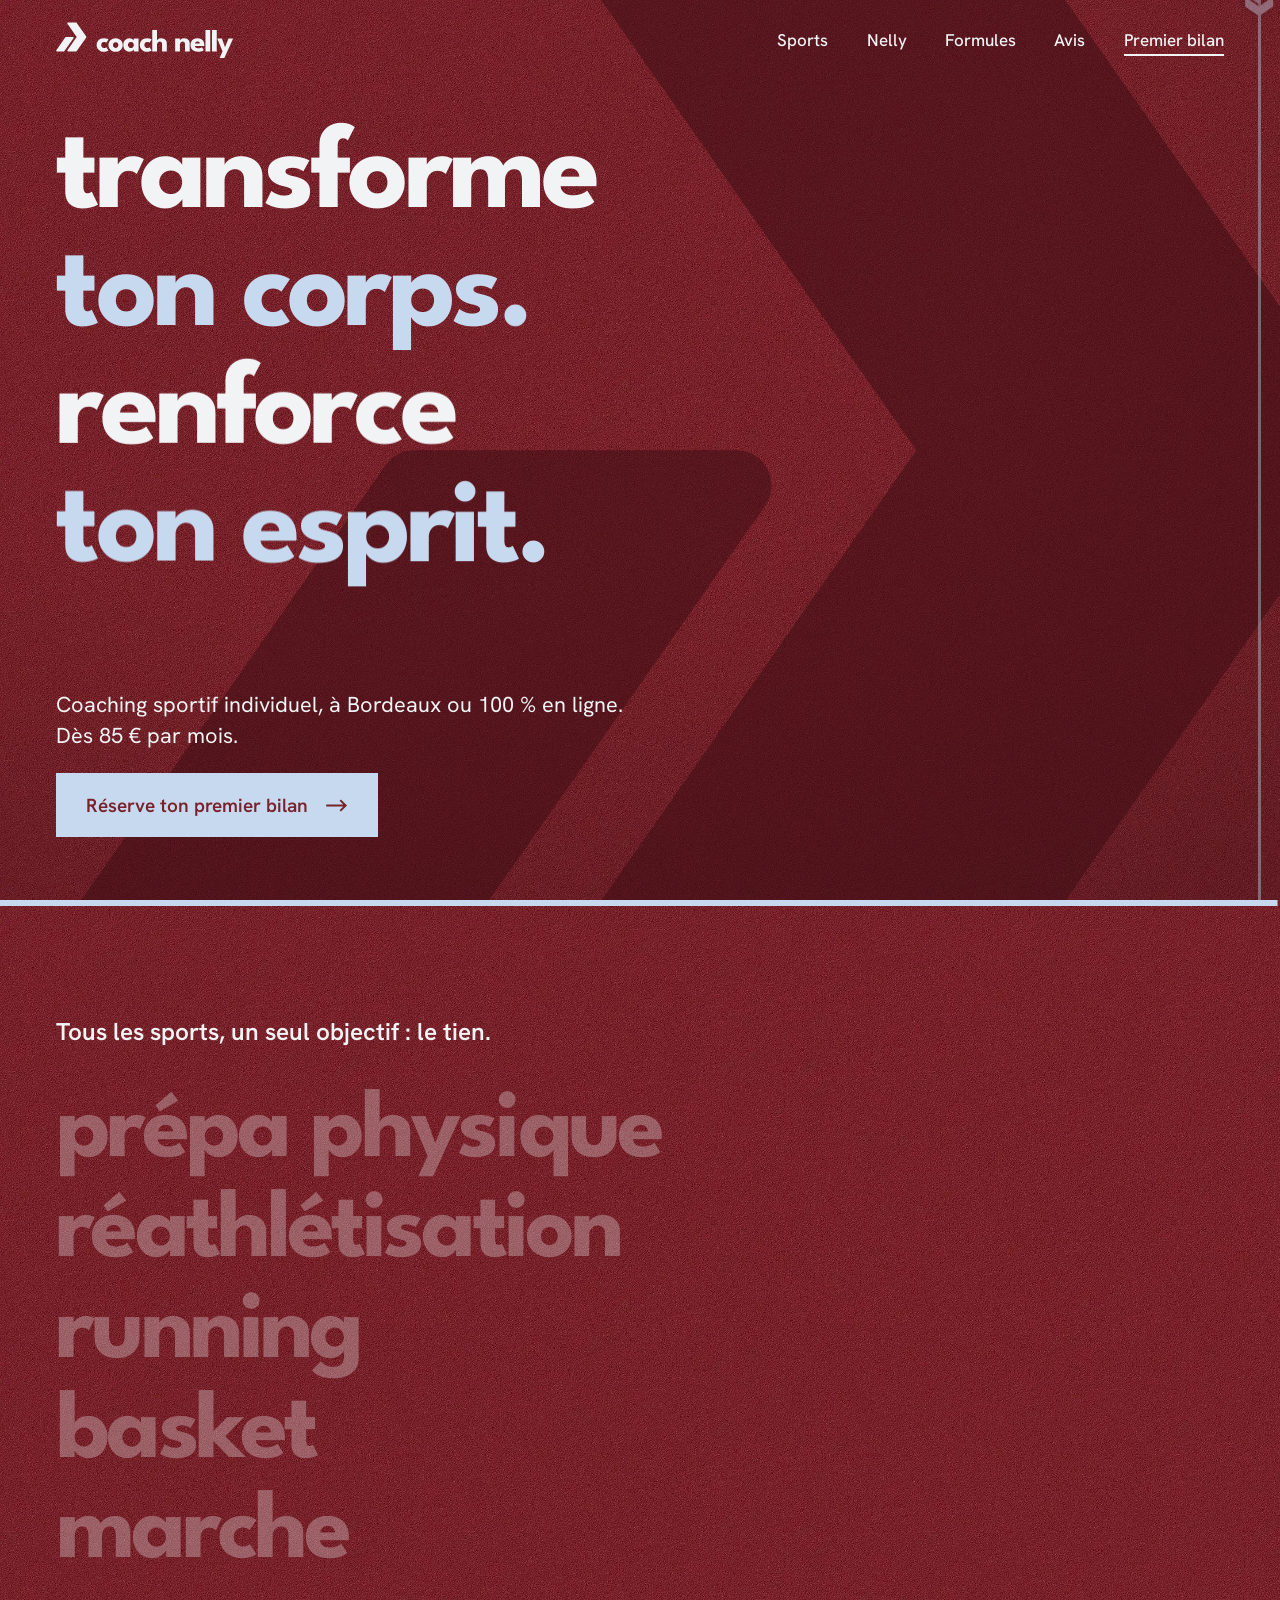
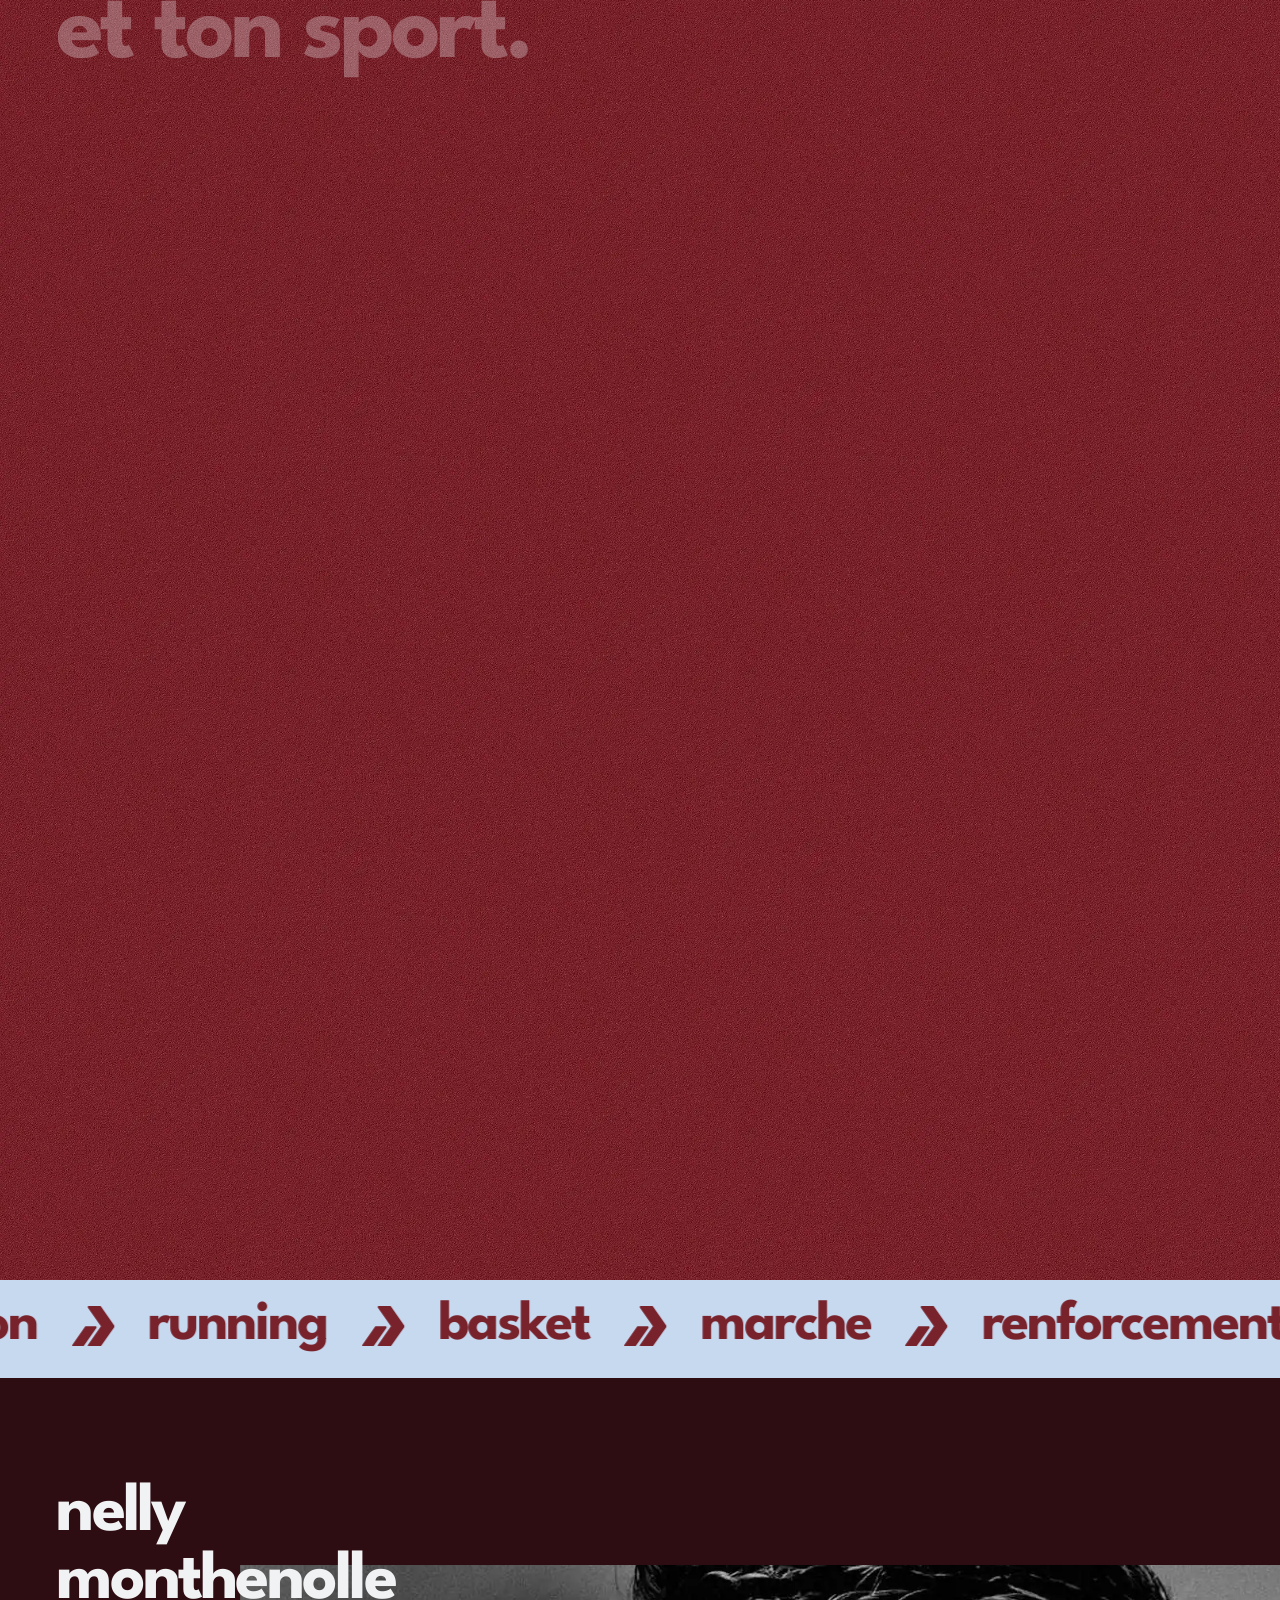
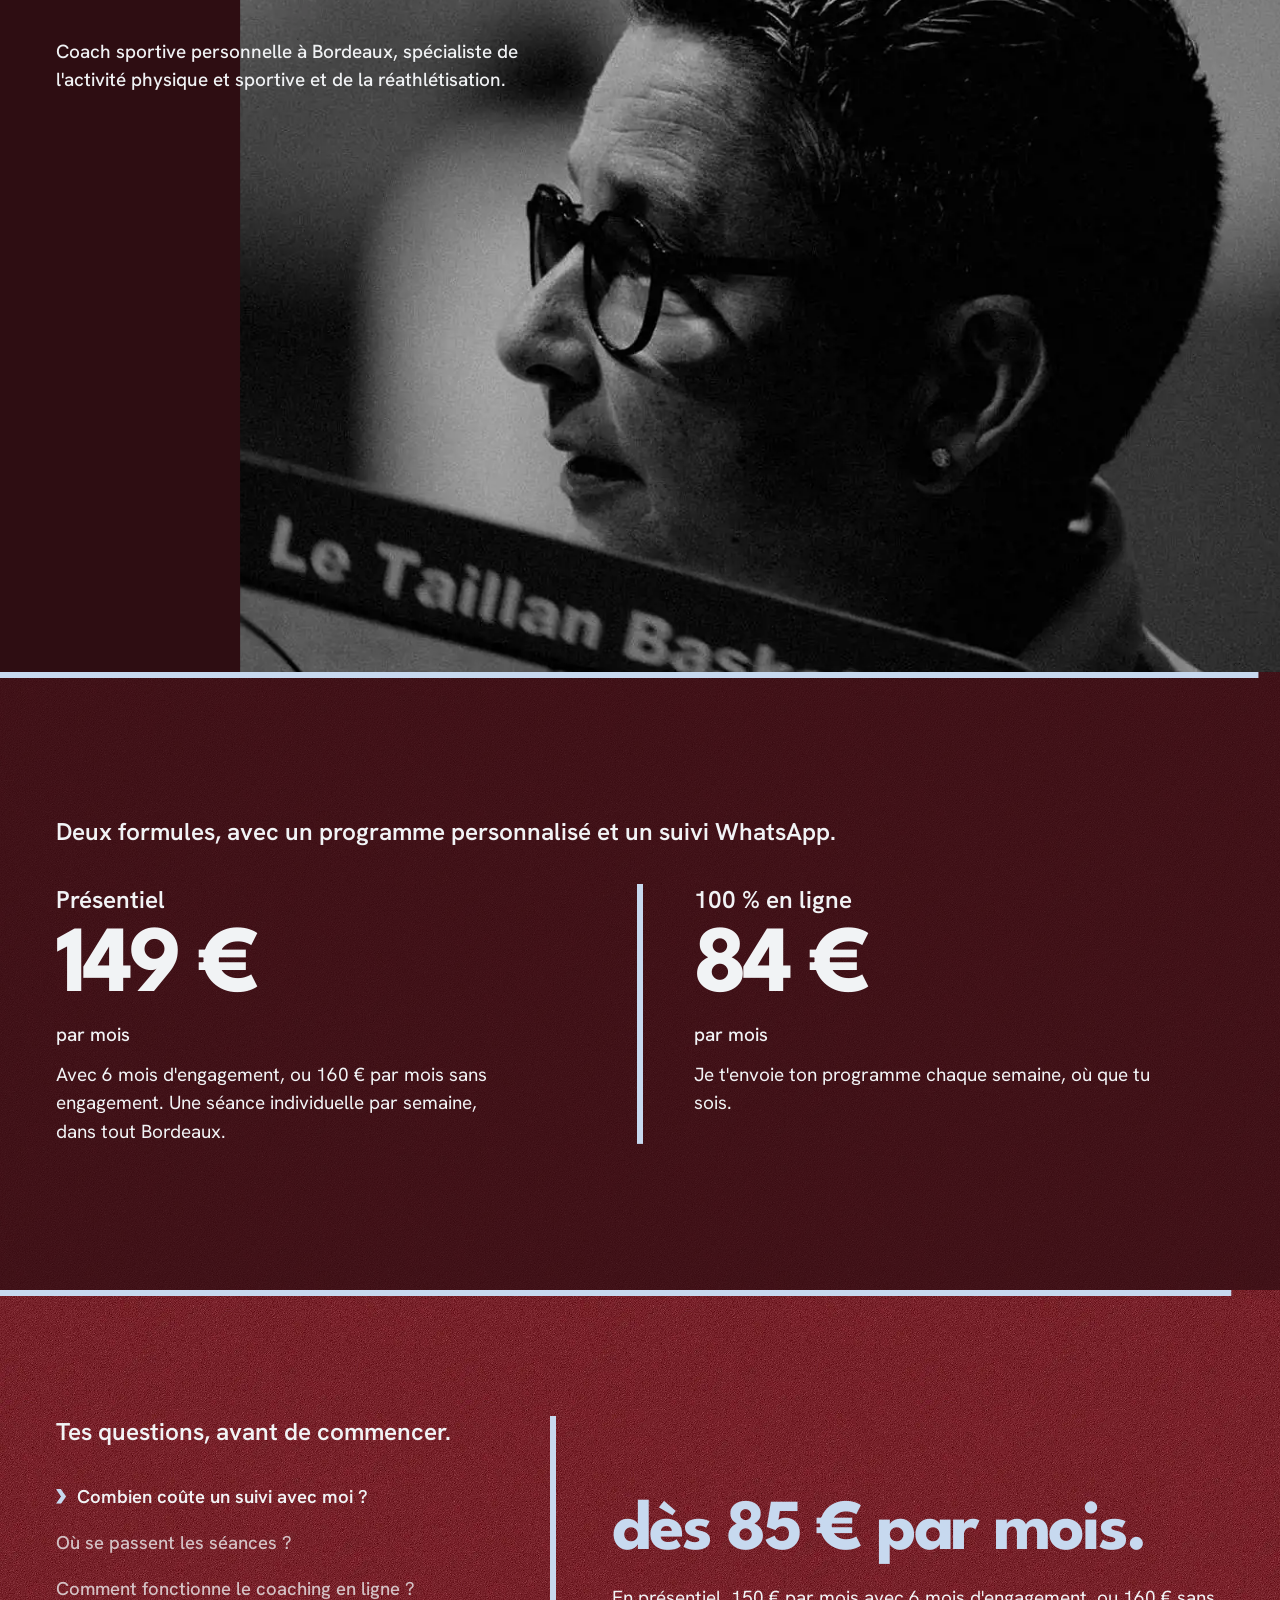
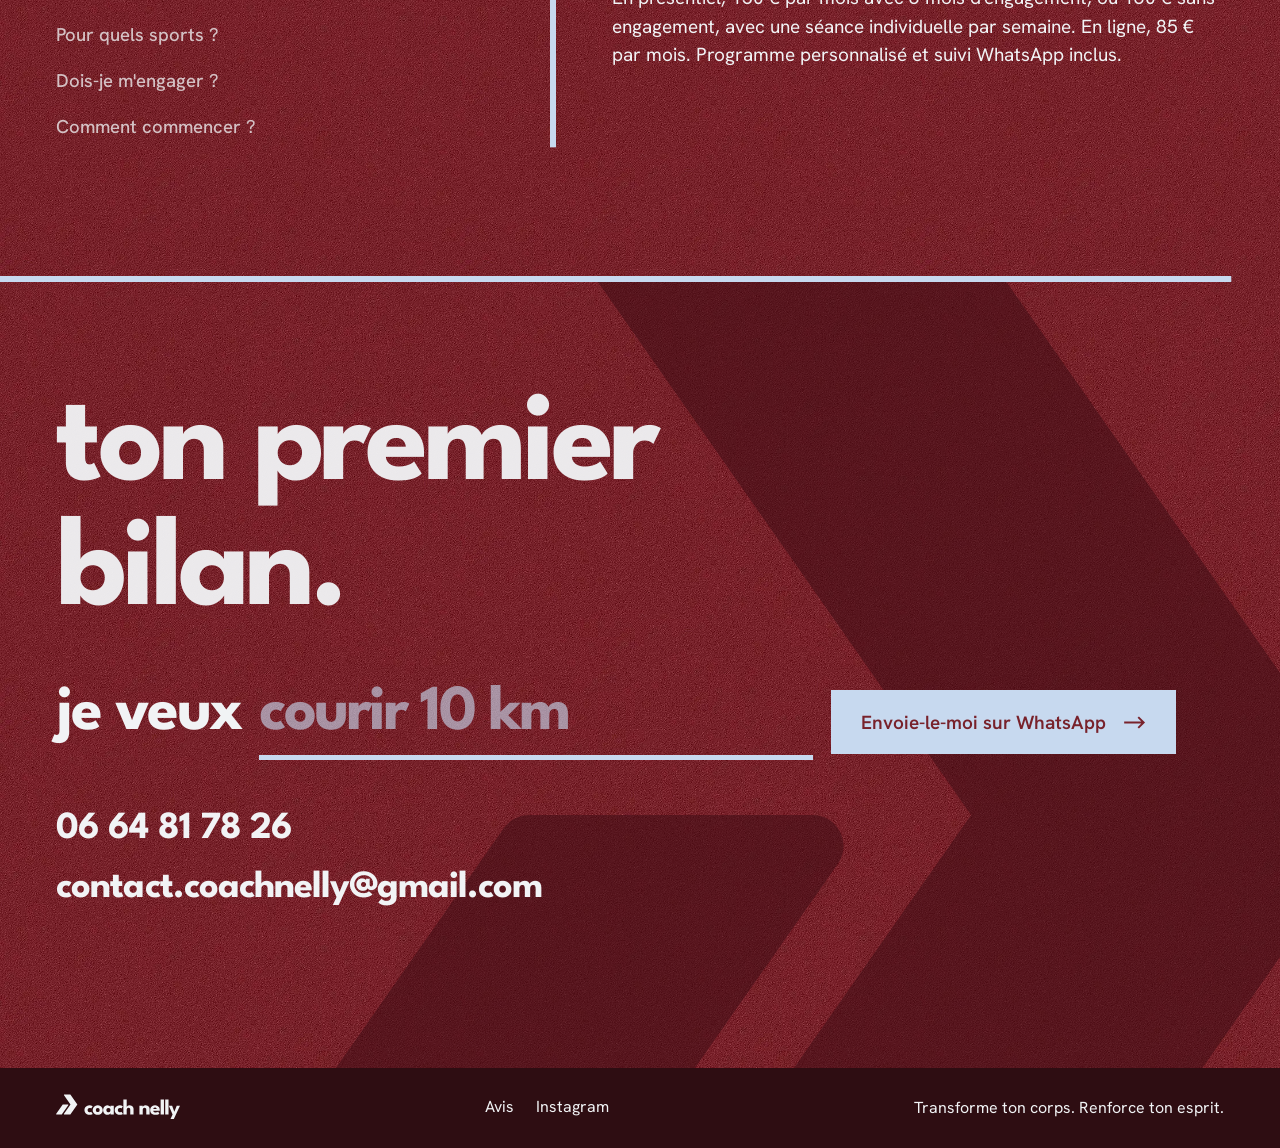
==== commit 96cf1bfe: "Film au defilement sur les avis, questions sobres, corrections iOS Co-Authored-By: Claude Opus 5.5 <" ====
--- a/index.html
+++ b/index.html
@@ -11,10 +11,10 @@
 <meta name="site-kind" content="other"><meta name="page-type" content="service">
 <link rel="icon" href="favicon.ico" sizes="48x48"><link rel="icon" href="favicon.svg" type="image/svg+xml"><link rel="apple-touch-icon" href="apple-touch-icon.png"><link rel="manifest" href="site.webmanifest"><meta name="theme-color" content="#78222B">
 <link rel="preload" href="fonts/league-spartan-700.woff2" as="font" type="font/woff2" crossorigin><link rel="preload" href="fonts/hanken-500.woff2" as="font" type="font/woff2" crossorigin><link rel="preload" href="img/matiere.webp" as="image" type="image/webp">
-<link rel="stylesheet" href="style.css?v=8">
+<link rel="stylesheet" href="style.css?v=14">
 <script>if(!matchMedia('(prefers-reduced-motion: reduce)').matches)document.documentElement.classList.add('js')</script>
 <script type="application/ld+json">{"@context":"https://schema.org","@graph":[{"@type":"LocalBusiness","@id":"https://adriensmbr.github.io/coach-nelly/#coach","name":"Coach Nelly","description":"Coaching sportif individuel à Bordeaux ou 100 % en ligne : préparation physique, réathlétisation, running, basket et marche.","url":"https://adriensmbr.github.io/coach-nelly/","image":"https://adriensmbr.github.io/coach-nelly/og-image.jpg","logo":"https://adriensmbr.github.io/coach-nelly/favicon-512.png","telephone":"+33664817826","email":"contact.coachnelly@gmail.com","priceRange":"85 € à 160 € par mois","founder":{"@id":"https://adriensmbr.github.io/coach-nelly/#nelly"},"sameAs":["https://www.instagram.com/coach.nelly_/"],"makesOffer":[{"@type":"Offer","name":"Coaching présentiel avec 6 mois d'engagement","price":"150","priceCurrency":"EUR"},{"@type":"Offer","name":"Coaching présentiel sans engagement","price":"160","priceCurrency":"EUR"},{"@type":"Offer","name":"Coaching 100 % en ligne","price":"85","priceCurrency":"EUR"}],"address":{"@type":"PostalAddress","addressLocality":"Bordeaux","addressCountry":"FR"},"areaServed":{"@type":"City","name":"Bordeaux"}},{"@type":"Person","@id":"https://adriensmbr.github.io/coach-nelly/#nelly","name":"Nelly Monthenolle","jobTitle":"Coach sportive personnelle","worksFor":{"@id":"https://adriensmbr.github.io/coach-nelly/#coach"}},{"@type":"WebSite","@id":"https://adriensmbr.github.io/coach-nelly/#site","url":"https://adriensmbr.github.io/coach-nelly/","name":"Coach Nelly","inLanguage":"fr-FR"},{"@type":"FAQPage","mainEntity":[{"@type":"Question","name":"Combien coûte un suivi avec moi ?","acceptedAnswer":{"@type":"Answer","text":"En présentiel, 150 € par mois avec 6 mois d'engagement, ou 160 € par mois sans engagement, avec une séance individuelle par semaine. En ligne, 85 € par mois. Les deux formules comprennent un programme personnalisé et un suivi WhatsApp."}},{"@type":"Question","name":"Où se passent les séances ?","acceptedAnswer":{"@type":"Answer","text":"En présentiel, dans tout Bordeaux. En ligne, je te suis où que tu sois."}},{"@type":"Question","name":"Comment fonctionne le coaching en ligne ?","acceptedAnswer":{"@type":"Answer","text":"Je t'envoie ton programme personnalisé chaque semaine et je te suis sur WhatsApp, où que tu sois."}},{"@type":"Question","name":"Pour quels sports ?","acceptedAnswer":{"@type":"Answer","text":"Préparation physique, réathlétisation, running, basket, marche, et plus largement le sport qui correspond à ton objectif."}},{"@type":"Question","name":"Dois-je m'engager ?","acceptedAnswer":{"@type":"Answer","text":"Non. La formule présentiel existe avec ou sans engagement, et le tarif avec 6 mois d'engagement est simplement plus bas."}},{"@type":"Question","name":"Comment commencer ?","acceptedAnswer":{"@type":"Answer","text":"Tout commence par un premier bilan. Écris-moi sur WhatsApp, appelle-moi au 06 64 81 78 26 ou envoie-moi un e-mail à contact.coachnelly@gmail.com."}}]}]}</script>
-<noscript><style>.pa{position:static;opacity:1;visibility:visible;transform:none;filter:none}.ans{display:block}.ql{display:none}</style></noscript>
+<noscript><style>.pa{position:static;opacity:1;visibility:visible;transform:none;filter:none}.ans{display:block}.ql{display:none}.ask{display:block}</style></noscript>
 </head>
 <body>
 <svg width="0" height="0" style="position:absolute" aria-hidden="true"><symbol id="sym" viewBox="22.0 27.8 212.0 200.3"><path fill="currentColor" d="M87.22 130.22C88.2 128.83 89.8 128 91.5 128L139.27 128C143.49 128 145.96 132.75 143.54 136.21L80.74 225.93C79.76 227.32 78.17 228.15 76.47 228.15L28.69 228.15C24.47 228.15 22 223.4 24.42 219.94ZM101.62 36.06C99.2 32.6 101.67 27.85 105.89 27.85L162.01 27.85C163.72 27.85 165.31 28.68 166.29 30.07L232.74 125.01C234 126.8 234 129.2 232.74 130.99L166.29 225.93C165.31 227.32 163.72 228.15 162.01 228.15L105.89 228.15C101.67 228.15 99.2 223.4 101.62 219.94L165.98 128Z"/></symbol><symbol id="chv" viewBox="100 27.8 135 200.3"><path fill="currentColor" d="M101.62 36.06C99.2 32.6 101.67 27.85 105.89 27.85L162.01 27.85C163.72 27.85 165.31 28.68 166.29 30.07L232.74 125.01C234 126.8 234 129.2 232.74 130.99L166.29 225.93C165.31 227.32 163.72 228.15 162.01 228.15L105.89 228.15C101.67 228.15 99.2 223.4 101.62 219.94L165.98 128Z"/></symbol></svg>
@@ -54,8 +54,9 @@
     </div></div>
   </section>
   <section class="lane ask" id="questions" aria-labelledby="q-h">
-    <div class="qs"><h2 id="q-h">Tes questions, avant de commencer.</h2><div class="ql" role="tablist" aria-label="Questions"><button class="q" type="button" role="tab" id="q0" aria-controls="r0" aria-selected="true">combien&nbsp;?</button><button class="q" type="button" role="tab" id="q1" aria-controls="r1" aria-selected="false" tabindex="-1">où&nbsp;?</button><button class="q" type="button" role="tab" id="q2" aria-controls="r2" aria-selected="false" tabindex="-1">en ligne&nbsp;?</button><button class="q" type="button" role="tab" id="q3" aria-controls="r3" aria-selected="false" tabindex="-1">quels sports&nbsp;?</button><button class="q" type="button" role="tab" id="q4" aria-controls="r4" aria-selected="false" tabindex="-1">m'engager&nbsp;?</button><button class="q" type="button" role="tab" id="q5" aria-controls="r5" aria-selected="false" tabindex="-1">commencer&nbsp;?</button></div></div>
-    <div class="ans"><div class="pa on" role="tabpanel" id="r0" aria-labelledby="q0"><h3>Combien coûte un suivi avec moi ?</h3><p>En présentiel, 150 € par mois avec 6 mois d'engagement, ou 160 € par mois sans engagement, avec une séance individuelle par semaine. En ligne, 85 € par mois. Les deux formules comprennent un programme personnalisé et un suivi WhatsApp.</p></div><div class="pa" role="tabpanel" id="r1" aria-labelledby="q1"><h3>Où se passent les séances ?</h3><p>En présentiel, dans tout Bordeaux. En ligne, je te suis où que tu sois.</p></div><div class="pa" role="tabpanel" id="r2" aria-labelledby="q2"><h3>Comment fonctionne le coaching en ligne ?</h3><p>Je t'envoie ton programme personnalisé chaque semaine et je te suis sur WhatsApp, où que tu sois.</p></div><div class="pa" role="tabpanel" id="r3" aria-labelledby="q3"><h3>Pour quels sports ?</h3><p>Préparation physique, réathlétisation, running, basket, marche, et plus largement le sport qui correspond à ton objectif.</p></div><div class="pa" role="tabpanel" id="r4" aria-labelledby="q4"><h3>Dois-je m'engager ?</h3><p>Non. La formule présentiel existe avec ou sans engagement, et le tarif avec 6 mois d'engagement est simplement plus bas.</p></div><div class="pa" role="tabpanel" id="r5" aria-labelledby="q5"><h3>Comment commencer ?</h3><p>Tout commence par un premier bilan. Écris-moi sur WhatsApp, appelle-moi au 06 64 81 78 26 ou envoie-moi un e-mail à contact.coachnelly@gmail.com.</p><a class="btn" href="#bilan">Réserve ton premier bilan<svg class="ar" viewBox="0 0 20 12" aria-hidden="true"><path d="M0 6h18M13 1l5 5-5 5" fill="none" stroke="currentColor" stroke-width="1.8"/></svg></a></div></div>
+    <div class="qs"><h2 id="q-h">Tes questions, avant de commencer.</h2><div class="ql" role="tablist" aria-label="Questions"><button class="q" type="button" role="tab" id="q0" aria-controls="r0" aria-selected="true"><svg viewBox="0 0 135 200.3" aria-hidden="true"><use href="#chv"/></svg>Combien coûte un suivi avec moi ?</button><button class="q" type="button" role="tab" id="q1" aria-controls="r1" aria-selected="false" tabindex="-1"><svg viewBox="0 0 135 200.3" aria-hidden="true"><use href="#chv"/></svg>Où se passent les séances ?</button><button class="q" type="button" role="tab" id="q2" aria-controls="r2" aria-selected="false" tabindex="-1"><svg viewBox="0 0 135 200.3" aria-hidden="true"><use href="#chv"/></svg>Comment fonctionne le coaching en ligne ?</button><button class="q" type="button" role="tab" id="q3" aria-controls="r3" aria-selected="false" tabindex="-1"><svg viewBox="0 0 135 200.3" aria-hidden="true"><use href="#chv"/></svg>Pour quels sports ?</button><button class="q" type="button" role="tab" id="q4" aria-controls="r4" aria-selected="false" tabindex="-1"><svg viewBox="0 0 135 200.3" aria-hidden="true"><use href="#chv"/></svg>Dois-je m'engager ?</button><button class="q" type="button" role="tab" id="q5" aria-controls="r5" aria-selected="false" tabindex="-1"><svg viewBox="0 0 135 200.3" aria-hidden="true"><use href="#chv"/></svg>Comment commencer ?</button></div></div>
+    <div class="vl" aria-hidden="true"></div>
+    <div class="ans"><div class="pa on" role="tabpanel" id="r0" aria-labelledby="q0"><p class="big3">dès 85 € par mois.</p><p>En présentiel, 150 € par mois avec 6 mois d'engagement, ou 160 € sans engagement, avec une séance individuelle par semaine. En ligne, 85 € par mois. Programme personnalisé et suivi WhatsApp inclus.</p></div><div class="pa" role="tabpanel" id="r1" aria-labelledby="q1"><p class="big3">dans tout Bordeaux.</p><p>Ou 100 % en ligne, où que tu sois.</p></div><div class="pa" role="tabpanel" id="r2" aria-labelledby="q2"><p class="big3">chaque semaine.</p><p>Je t'envoie ton programme personnalisé et je te suis sur WhatsApp, où que tu sois.</p></div><div class="pa" role="tabpanel" id="r3" aria-labelledby="q3"><p class="big3">le tien.</p><p>Préparation physique, réathlétisation, running, basket, marche, et le sport qui correspond à ton objectif.</p></div><div class="pa" role="tabpanel" id="r4" aria-labelledby="q4"><p class="big3">à toi de choisir.</p><p>La formule présentiel existe avec ou sans engagement. Avec 6 mois d'engagement, le tarif est simplement plus bas.</p></div><div class="pa" role="tabpanel" id="r5" aria-labelledby="q5"><p class="big3">par un premier bilan.</p><p>Écris-moi sur WhatsApp, appelle-moi au 06 64 81 78 26 ou envoie-moi un e-mail à contact.coachnelly@gmail.com.</p></div></div>
   </section>
   <section class="lane close" id="bilan" aria-labelledby="b-h">
     <svg class="ton num" viewBox="0 0 212 200.3" aria-hidden="true"><use href="#sym"/></svg>
@@ -68,10 +69,10 @@
   </section>
 </main>
 <footer><svg class="lg" viewBox="0.0 -94.4 569.1 128.4" aria-hidden="true"><path fill="currentColor" d="M30.09 -45.17C30.54 -45.82 31.27 -46.2 32.06 -46.2L54.1 -46.2C56.04 -46.2 57.18 -44.01 56.07 -42.41L27.1 -1.03C26.65 -0.38 25.91 0 25.13 0L3.09 0C1.14 0 0 -2.19 1.12 -3.79ZM36.73 -88.61C35.61 -90.21 36.75 -92.4 38.7 -92.4L64.59 -92.4C65.37 -92.4 66.11 -92.02 66.56 -91.37L97.22 -47.58C97.8 -46.75 97.8 -45.65 97.22 -44.82L66.56 -1.03C66.11 -0.38 65.37 0 64.59 0L38.7 0C36.75 0 35.61 -2.19 36.73 -3.79L66.42 -46.2ZM154.26 -10.73Q157.1 -10.73 158.95 -11.71Q160.8 -12.7 161.44 -13.3L168.4 -2.98Q167.6 -2.33 165.65 -1.32Q163.7 -0.32 160.78 0.44Q157.85 1.2 154.12 1.2Q147.03 1.2 141.69 -1.48Q136.36 -4.17 133.38 -9.05Q130.41 -13.94 130.41 -20.55Q130.41 -27.21 133.38 -32.06Q136.36 -36.92 141.69 -39.58Q147.03 -42.25 154.12 -42.25Q157.78 -42.25 160.7 -41.48Q163.62 -40.71 165.64 -39.72Q167.65 -38.73 168.45 -38.03L161.35 -27.66Q161.01 -28 160.09 -28.64Q159.16 -29.28 157.71 -29.8Q156.26 -30.32 154.26 -30.32Q151.8 -30.32 149.67 -29.05Q147.54 -27.78 146.25 -25.58Q144.95 -23.39 144.95 -20.55Q144.95 -17.71 146.25 -15.49Q147.54 -13.27 149.67 -12Q151.8 -10.73 154.26 -10.73ZM191.5 1.2Q184.77 1.2 179.54 -1.57Q174.3 -4.35 171.33 -9.23Q168.35 -14.11 168.35 -20.4Q168.35 -26.69 171.33 -31.63Q174.3 -36.57 179.54 -39.41Q184.77 -42.25 191.5 -42.25Q198.22 -42.25 203.37 -39.41Q208.53 -36.57 211.44 -31.63Q214.36 -26.69 214.36 -20.4Q214.36 -14.11 211.44 -9.23Q208.53 -4.35 203.37 -1.57Q198.22 1.2 191.5 1.2ZM191.5 -11.31Q194.11 -11.31 196.01 -12.46Q197.91 -13.61 198.95 -15.7Q199.99 -17.78 199.99 -20.47Q199.99 -23.16 198.95 -25.26Q197.91 -27.36 196.01 -28.55Q194.11 -29.74 191.5 -29.74Q188.88 -29.74 186.95 -28.55Q185.03 -27.36 183.96 -25.26Q182.9 -23.16 182.9 -20.47Q182.9 -17.78 183.96 -15.7Q185.03 -13.61 186.95 -12.46Q188.88 -11.31 191.5 -11.31ZM250.07 0V-6.66Q249.63 -5.63 247.82 -3.73Q246.01 -1.84 243.01 -0.32Q240.01 1.2 235.97 1.2Q230.01 1.2 225.51 -1.72Q221 -4.64 218.5 -9.56Q216 -14.48 216 -20.5Q216 -26.52 218.5 -31.44Q221 -36.36 225.51 -39.31Q230.01 -42.25 235.97 -42.25Q239.87 -42.25 242.75 -41.02Q245.63 -39.78 247.45 -38.11Q249.27 -36.45 249.93 -35.06V-41.05H265.03V0ZM230.91 -20.5Q230.91 -17.68 232.21 -15.46Q233.51 -13.24 235.68 -11.98Q237.85 -10.73 240.47 -10.73Q243.22 -10.73 245.34 -12Q247.45 -13.26 248.66 -15.49Q249.87 -17.71 249.87 -20.5Q249.87 -23.29 248.66 -25.51Q247.45 -27.74 245.34 -29.03Q243.22 -30.32 240.47 -30.32Q237.85 -30.32 235.68 -29.04Q233.51 -27.76 232.21 -25.54Q230.91 -23.32 230.91 -20.5ZM292.96 -10.73Q295.8 -10.73 297.65 -11.71Q299.5 -12.7 300.14 -13.3L307.1 -2.98Q306.3 -2.33 304.35 -1.32Q302.4 -0.32 299.48 0.44Q296.55 1.2 292.82 1.2Q285.73 1.2 280.39 -1.48Q275.06 -4.17 272.08 -9.05Q269.11 -13.94 269.11 -20.55Q269.11 -27.21 272.08 -32.06Q275.06 -36.92 280.39 -39.58Q285.73 -42.25 292.82 -42.25Q296.48 -42.25 299.4 -41.48Q302.32 -40.71 304.34 -39.72Q306.35 -38.73 307.15 -38.03L300.05 -27.66Q299.71 -28 298.79 -28.64Q297.86 -29.28 296.41 -29.8Q294.96 -30.32 292.96 -30.32Q290.5 -30.32 288.37 -29.05Q286.24 -27.78 284.95 -25.58Q283.65 -23.39 283.65 -20.55Q283.65 -17.71 284.95 -15.49Q286.24 -13.27 288.37 -12Q290.5 -10.73 292.96 -10.73ZM337.89 -42.25Q342.22 -42.25 346.31 -40.51Q350.4 -38.77 353.05 -34.97Q355.7 -31.18 355.7 -25.05V0H340.48V-22.54Q340.48 -26.93 338.52 -29.17Q336.57 -31.41 333.17 -31.41Q330.91 -31.41 328.85 -30.22Q326.8 -29.03 325.51 -26.92Q324.23 -24.81 324.23 -22.04V0H308.99V-68.8H324.23V-35.01Q324.78 -36.67 326.72 -38.34Q328.65 -40 331.57 -41.13Q334.5 -42.25 337.89 -42.25ZM411.43 -42.25Q415.76 -42.25 419.85 -40.51Q423.94 -38.77 426.59 -34.97Q429.25 -31.18 429.25 -25.05V0H414.02V-22.54Q414.02 -26.93 411.92 -29.17Q409.82 -31.41 406.42 -31.41Q404.16 -31.41 402.18 -30.22Q400.19 -29.03 398.98 -26.92Q397.77 -24.81 397.77 -22.04V0H382.57V-41.05H397.77V-35.01Q398.32 -36.67 400.26 -38.34Q402.2 -40 405.13 -41.13Q408.05 -42.25 411.43 -42.25ZM446.17 -17.32Q446.35 -15.1 447.58 -13.39Q448.82 -11.68 451.05 -10.71Q453.27 -9.75 456.35 -9.75Q459.22 -9.75 461.56 -10.34Q463.9 -10.93 465.62 -11.84Q467.35 -12.75 468.27 -13.7L474.17 -4.3Q472.92 -2.95 470.66 -1.69Q468.4 -0.42 464.7 0.39Q461 1.2 455.35 1.2Q448.52 1.2 443.22 -1.35Q437.92 -3.9 434.9 -8.86Q431.87 -13.82 431.87 -20.97Q431.87 -26.97 434.5 -31.8Q437.12 -36.62 442.11 -39.44Q447.1 -42.25 454.15 -42.25Q460.85 -42.25 465.76 -39.8Q470.67 -37.35 473.35 -32.52Q476.02 -27.7 476.02 -20.52Q476.02 -20.12 476 -18.91Q475.97 -17.7 475.87 -17.32ZM461.74 -25.25Q461.69 -26.87 460.89 -28.45Q460.09 -30.02 458.49 -31.05Q456.9 -32.07 454.37 -32.07Q451.87 -32.07 450.16 -31.1Q448.45 -30.12 447.55 -28.57Q446.65 -27.02 446.52 -25.25ZM495.08 0H479.85V-68.8H495.08ZM516.08 0H500.85V-68.8H516.08ZM542.6 -13.17 553.69 -41.05H568.61L540.38 20.8H525.18L534.67 0L517.52 -41.05H532.67Z"/></svg><nav aria-label="Pied de page"><a class="u" href="avis.html">Avis</a><a class="u" href="https://www.instagram.com/coach.nelly_/" rel="noopener">Instagram</a></nav><p>Transforme ton corps. Renforce ton esprit.</p></footer>
-<script src="menu.js?v=8" defer></script>
+<script src="menu.js?v=14" defer></script>
 <script src="js/gsap.min.js" defer></script>
 <script src="js/ScrollTrigger.min.js" defer></script>
 <script src="js/lenis.min.js" defer></script>
-<script src="effets.js?v=8" defer></script>
+<script src="effets.js?v=14" defer></script>
 </body>
 </html>
--- a/style.css
+++ b/style.css
@@ -43,7 +43,7 @@
 /* la bande */
 .band{position:relative;z-index:2;background:var(--bleu);color:var(--bordeaux);overflow:hidden;padding:18px 0}.band div{display:flex;width:max-content;will-change:transform}.band span{display:inline-flex;align-items:center;gap:34px;padding-right:34px;font:700 clamp(34px,4.4vw,64px)/1 var(--t);letter-spacing:-.035em;white-space:nowrap}.band svg{height:.72em;width:auto}
 h1{font-size:clamp(58px,min(9.4vw,16.5vh),168px)}
-h1 span{display:block;overflow:clip;padding-bottom:.08em;margin-bottom:-.08em}h1 i{display:block;font-style:normal;animation:rise 800ms var(--out) both}
+h1>span{display:block;overflow:clip;padding-bottom:.08em;margin-bottom:-.08em}h1 i{display:block;font-style:normal;animation:rise 800ms var(--out) both}
 h1 span:nth-child(2n) i{color:var(--bleu)}h1 span:nth-child(2) i{animation-delay:70ms}h1 span:nth-child(3) i{animation-delay:140ms}h1 span:nth-child(4) i{animation-delay:210ms}
 .foot{display:flex;flex-direction:column;gap:22px;align-items:flex-start;max-width:30em;animation:fade 700ms 380ms ease-out both}.foot p{font-size:clamp(19px,1.7vw,23px);line-height:1.4}
 @keyframes rise{from{transform:translateY(104%)}}@keyframes fade{from{opacity:0}}
@@ -72,7 +72,7 @@
 .ways{display:grid;gap:6px;margin:clamp(24px,5vh,44px) 0;font:700 clamp(23px,3vw,42px)/1.3 var(--t);letter-spacing:-.025em}.ways a{width:fit-content;overflow-wrap:anywhere}
 footer{background:var(--nuit);padding:26px var(--gut);display:flex;justify-content:space-between;align-items:center;gap:20px;flex-wrap:wrap;font-size:16px}footer .lg{height:28px}
 @media (max-width:820px){
-  :root{--nav:72px}.top nav{display:none}.lg{height:30px}.js .start{display:none}
+  :root{--nav:60px}.top nav{display:none}.lg{height:30px}.js .start{display:none}
   .hl .ton{height:auto;width:175%;top:auto;bottom:-14%;right:-62%}.run,.spot{display:none}.band{padding:12px 0}body{background-size:300px}.hero{justify-content:flex-start;gap:28px}h1{font-size:clamp(54px,16.4vw,120px)}.foot{max-width:none}
   .lane{align-content:start;min-height:0;padding-top:72px;padding-bottom:88px}.lane .ton{height:auto;width:175%;top:auto;bottom:-14%;right:-62%}
   .big li{font-size:clamp(40px,12.4vw,84px)}
@@ -83,26 +83,23 @@
 @media (prefers-reduced-motion:reduce){html{scroll-behavior:auto}*,*::before{animation:none!important;transition:none!important}}
 [hidden]{display:none!important}
 /* sports : le texte reste en place pendant le defilement, sans epinglage JS donc sans decalage */
-@media (min-width:821px){.js #sports{display:block;height:220svh;padding:0}.js #sports>div{position:sticky;top:0;min-height:100svh;display:flex;flex-direction:column;justify-content:center;padding:clamp(72px,12vh,120px) var(--gut)}}
+@media (min-width:821px){.js #sports{display:block;align-content:start;height:220svh;padding:0}.js #sports>div{position:sticky;top:0;min-height:100svh;display:flex;flex-direction:column;justify-content:center;padding:clamp(72px,12vh,120px) var(--gut)}}
 /* premier bilan : la phrase est le formulaire */
 .goal{display:flex;flex-wrap:wrap;align-items:baseline;gap:14px 18px;margin:clamp(24px,5vh,44px) 0 clamp(20px,4vh,34px);max-width:1120px}.goal label{font:700 clamp(34px,5vw,76px)/1.1 var(--t);letter-spacing:-.04em}
 .goal input{flex:1 1 300px;min-width:0;border:0;border-bottom:5px solid var(--bleu);border-radius:0;background:none;color:var(--bleu);caret-color:var(--blanc);padding:0 0 6px;font:700 clamp(34px,5vw,76px)/1.1 var(--t);letter-spacing:-.04em;outline:0}.goal input::placeholder{color:var(--bleu);opacity:.62}.goal input:focus{border-bottom-color:var(--blanc)}
 .goal .btn{flex:none;border:0;cursor:pointer}
-/* questions : la matiere forme un chevron qui pointe vers la reponse */
-#questions.ask{--hh:max(640px,calc(100svh - var(--top)));--k:calc(var(--hh)*.25);display:grid;grid-template-columns:40% 60%;grid-template-rows:100%;align-content:stretch;height:var(--hh);min-height:0;padding:0}
-.qs{display:flex;flex-direction:column;justify-content:center;padding:32px 0 32px var(--gut)}.qs h2{margin-bottom:clamp(18px,3.4vh,30px)}
+/* questions : une question, une phrase */
+#questions.ask{display:grid;grid-template-columns:minmax(0,5fr) 6px minmax(0,7fr);gap:clamp(28px,4.4vw,72px);align-content:center;min-height:0;padding-top:clamp(84px,14vh,140px);padding-bottom:clamp(84px,14vh,140px)}
+.qs h2{margin-bottom:clamp(16px,3vh,26px)}
 .ql{display:flex;flex-direction:column;align-items:flex-start}
-.q{appearance:none;border:0;background:none;padding:.05em 0;color:rgba(241,243,245,.68);font:700 clamp(40px,min(4.8vw,8.6vh),72px)/1.08 var(--t);letter-spacing:-.04em;white-space:nowrap;cursor:pointer;transition:color 160ms ease,transform 240ms var(--out);-webkit-tap-highlight-color:transparent}
-.q[aria-selected=true]{color:var(--bleu);transform:translateX(.2em)}
-@media (hover:hover) and (pointer:fine){.q:hover{color:var(--blanc)}.q[aria-selected=true]:hover{color:var(--bleu)}}
-.ans{position:relative;display:grid;align-items:center;background:var(--bleu);color:var(--bordeaux);clip-path:polygon(0 0,100% 0,100% 100%,0 100%,var(--k) 50%);padding:0 var(--gut) 0 calc(var(--k) + clamp(32px,4vw,60px))}
-.ans ::selection{background:var(--bordeaux);color:var(--blanc)}
+.q{appearance:none;border:0;background:none;display:flex;align-items:center;min-height:46px;padding:7px 0;text-align:left;color:rgba(241,243,245,.76);font:500 clamp(18px,1.45vw,21px)/1.25 var(--b);cursor:pointer;transition:color 160ms ease;-webkit-tap-highlight-color:transparent}
+.q svg{flex:none;width:0;height:.8em;color:var(--bleu);opacity:0;transition:opacity 160ms ease}.q[aria-selected=true]{color:var(--blanc);font-weight:600}.q[aria-selected=true] svg{width:.55em;margin-right:.55em;opacity:1}
+@media (hover:hover) and (pointer:fine){.q:hover{color:var(--blanc)}}
+.ans{display:grid;align-items:center;min-height:clamp(240px,34vh,340px)}
 .pa{grid-area:1/1;opacity:0;visibility:hidden;transform:translateY(10px);filter:blur(2px);transition:opacity 120ms ease-out,transform 120ms ease-out,filter 120ms ease-out,visibility 0s 120ms}
 .pa.on{opacity:1;visibility:visible;transform:none;filter:none;transition:opacity 240ms var(--out) 60ms,transform 240ms var(--out) 60ms,filter 240ms var(--out) 60ms,visibility 0s}
-.pa h3{font:600 clamp(17px,1.4vw,20px)/1.3 var(--b);margin-bottom:12px;color:var(--nuit)}.pa p{font:700 clamp(26px,2.7vw,42px)/1.14 var(--t);letter-spacing:-.025em;max-width:22em;text-wrap:pretty}
-.pa .btn{margin-top:26px;background:var(--bordeaux);color:var(--blanc)}
-@media (max-width:1179px){#questions.ask{--v:clamp(28px,7vw,52px);display:block;height:auto}.qs{padding:60px var(--gut) 34px}.ql{flex-direction:row;flex-wrap:wrap;gap:0 16px}.q{font-size:clamp(34px,9.2vw,60px)}.q[aria-selected=true]{transform:none}
-.ans{clip-path:polygon(0 0,50% var(--v),100% 0,100% 100%,0 100%);padding:calc(var(--v) + 30px) var(--gut) 52px}.pa p{font-size:clamp(25px,6.6vw,38px)}}
+.big3{font:700 clamp(42px,min(5.6vw,10vh),88px)/1 var(--t);letter-spacing:-.04em;color:var(--bleu);margin-bottom:16px}.pa p:last-child{max-width:34em}
+@media (max-width:980px){#questions.ask{grid-template-columns:minmax(0,1fr);gap:26px;padding-top:68px;padding-bottom:76px}#questions .vl{display:none}.ans{min-height:0;align-items:start}}
 /* bandeau toujours visible */
 html{scroll-padding-top:var(--top)}
 .top{position:fixed;inset:0 0 auto;z-index:33;height:var(--top);padding-top:env(safe-area-inset-top);transition:background-color 200ms ease}.top.on{background:var(--nuit)}.top.open{background:none}
@@ -115,21 +112,22 @@
 .page .ton{height:150%;top:-25%;right:-7.4%}.page>*:not(.ton){position:relative}
 .page h1{font-size:clamp(54px,min(9vw,15vh),150px);margin-bottom:22px}.page h1 span{display:block;overflow:visible;margin:0;padding:0}.page .lead{font-size:clamp(19px,1.7vw,23px);max-width:32em}
 .wall{display:grid;grid-template-columns:repeat(auto-fit,minmax(min(100%,340px),1fr));gap:0 28px;margin-top:clamp(28px,5vh,48px);border-top:6px solid var(--bleu)}
-/* avis : les etoiles d'abord, puis un avis par ecran qui recouvre le precedent */
-.aviz{position:relative;overflow:clip;min-height:100svh;padding:calc(var(--top) + clamp(24px,5vh,52px)) var(--gut) clamp(36px,7vh,64px);display:flex;flex-direction:column;justify-content:flex-end}
-.aviz>*:not(.ton),.slab>*:not(.ton){position:relative}.aviz .ton,.slab .ton{height:150%;top:-25%;right:-7.4%}
-.bs{display:grid;grid-template-columns:repeat(5,minmax(0,1fr));gap:clamp(4px,1vw,14px);width:min(100%,calc(46svh*5));color:var(--bleu)}.bs svg{width:100%;height:auto;animation:star 360ms var(--out) both}
-.bs svg:nth-child(2),.pop .stars svg:nth-child(2){animation-delay:60ms}.bs svg:nth-child(3),.pop .stars svg:nth-child(3){animation-delay:120ms}.bs svg:nth-child(4),.pop .stars svg:nth-child(4){animation-delay:180ms}.bs svg:nth-child(5),.pop .stars svg:nth-child(5){animation-delay:240ms}
-@keyframes star{from{opacity:0;transform:scale(.9)}}
-.aviz h1{font:700 clamp(46px,min(8.6vw,13vh),96px)/1 var(--t);letter-spacing:-.04em;margin:clamp(20px,4vh,36px) 0 12px}.note{font-weight:600;color:var(--bleu)}
-.slab{position:sticky;top:var(--top);overflow:clip;min-height:calc(100svh - var(--top));padding:clamp(28px,6vh,60px) var(--gut);display:flex;flex-direction:column;justify-content:space-between;gap:28px;box-shadow:0 -12px 34px rgba(46,13,18,.3)}
-.t-mat{background:#78222B url(img/matiere.webp) 0 0/460px;color:var(--blanc);--st:var(--bleu);--av:rgba(241,243,245,.62)}
-.t-bleu{background:var(--bleu);color:var(--bordeaux);--st:var(--bordeaux);--av:rgba(120,34,43,.76)}.t-bleu .ton{color:#B2C9E5;opacity:1}
-.t-nuit{background:var(--nuit);color:var(--blanc);--st:var(--bleu);--av:rgba(241,243,245,.62)}.t-nuit .ton{color:#78222B;opacity:.42}
-.stars{display:flex;gap:clamp(4px,.7vw,10px);color:var(--st)}.stars svg{width:clamp(38px,5vw,72px);height:auto}.pop .stars svg{animation:star 300ms var(--out) both}
-.slab blockquote{margin:0;font:700 clamp(38px,min(6.4vw,11vh),96px)/1.03 var(--t);letter-spacing:-.04em;max-width:15em;text-wrap:pretty}.av{color:var(--av)}
-.who{font-size:clamp(16px,1.3vw,19px);font-weight:500}.tag{display:inline-block;margin-left:10px;padding:3px 7px 2px;background:var(--st);color:var(--tg,var(--bordeaux));font:600 13px/1 var(--b)}.t-bleu{--tg:var(--blanc)}
-.last{justify-content:center;gap:clamp(24px,5vh,40px);align-items:flex-start}.last h2{font:700 clamp(46px,min(8vw,13vh),96px)/1 var(--t);letter-spacing:-.04em;margin:0;max-width:12em}
+/* avis : un film au defilement, sans JS ou sans animation les avis se lisent en liste */
+.stars{display:flex;gap:5px;margin-bottom:16px;color:var(--bleu)}.stars svg{width:clamp(24px,2vw,30px);height:auto}
+.film{padding:calc(var(--top) + 40px) var(--gut) 72px}.scene{display:none}
+.rv{margin-bottom:56px;max-width:760px}.rv h1,.rv h2{font:700 clamp(46px,min(6.6vw,11vh),92px)/1 var(--t);letter-spacing:-.04em;margin:0 0 14px}.note{font-weight:600;color:var(--bleu)}.hint{display:none}
+.rv blockquote{margin:0 0 18px;font:700 clamp(30px,min(3.7vw,7vh),58px)/1.06 var(--t);letter-spacing:-.035em;text-wrap:pretty}.av{color:rgba(241,243,245,.66)}
+.who{font-size:clamp(16px,1.2vw,18px);font-weight:500}.tag{display:inline-block;margin-left:10px;padding:3px 7px 2px;background:var(--bleu);color:var(--bordeaux);font:600 13px/1 var(--b)}
+.fx .film{padding:0;height:calc(100svh*9)}
+.fx .stage{position:sticky;top:var(--top);height:calc(100svh - var(--top));overflow:hidden}
+.fx .scene{display:block;position:absolute;inset:0;width:100%;height:100%}
+#sil{fill:var(--bleu)}#slash{fill:var(--bleu);opacity:0}#trail{stroke:var(--bleu);stroke-width:3;stroke-linecap:round;opacity:0}#ticks{stroke:var(--bleu);stroke-width:4;stroke-linecap:round;opacity:0}
+.det{opacity:0}.det path,.det polygon{fill:none;stroke:var(--bordeaux);stroke-width:5;stroke-linecap:round;stroke-linejoin:round}.det polygon,.det .f{fill:var(--bordeaux)}.det .thin{stroke-width:3.5}.det polygon,.det .f{stroke-width:2}
+.hp{opacity:0}.hp path,.hp rect{fill:none;stroke:var(--bleu);stroke-width:4;stroke-linejoin:round;stroke-linecap:round;vector-effect:non-scaling-stroke}
+.fx .rv{position:absolute;top:50%;margin:0;width:44%;max-width:none;translate:0 -50%;opacity:0;visibility:hidden}
+.fx .rv.g{left:var(--gut)}.fx .rv.d{right:var(--gut)}
+.fx .intro{opacity:1;visibility:visible}.fx .hint{display:block;margin-top:clamp(20px,5vh,44px);font-weight:600}
+.end .btn{margin-top:clamp(12px,3vh,24px)}
 /* telephone : menu plein ecran ouvert depuis le bandeau */
 @media (max-width:820px){
   .mb{appearance:none;border:0;background:none;color:var(--blanc);min-height:48px;padding:0;display:flex;align-items:center;gap:9px;font:600 18px/1 var(--b);cursor:pointer;-webkit-tap-highlight-color:transparent}
@@ -143,8 +141,9 @@
   .sheet li a svg{width:0;height:.56em;color:var(--bleu);opacity:0}.sheet li a[aria-current]{color:var(--bleu)}.sheet li a[aria-current] svg{width:auto;margin-right:.24em;opacity:1}
   .sheet .btn{width:100%;max-width:none;justify-content:space-between}
   .sheet .ct{display:grid;gap:4px;font-weight:500;font-size:18px;opacity:0;transition:opacity 180ms ease}.sheet.on .ct{opacity:1;transition:opacity 400ms 320ms ease}.sheet .ct a{text-decoration:none;min-height:34px;display:flex;align-items:center;width:fit-content;overflow-wrap:anywhere}
-  .page{min-height:0}.page .ton,.aviz .ton,.slab .ton{height:auto;width:175%;top:auto;bottom:-14%;right:-62%}.t-mat{background-size:300px}
-  .aviz{min-height:0;justify-content:flex-start;gap:0}.bs{width:100%}.slab blockquote{font-size:clamp(36px,10.6vw,64px)}.stars svg{width:clamp(38px,11vw,56px)}
+  .page{min-height:0}.page .ton{height:auto;width:175%;top:auto;bottom:-14%;right:-62%}
+  .fx .rv{top:48%;left:var(--gut)!important;right:var(--gut)!important;width:auto;translate:none}.fx .intro{top:30px}.fx .end{top:48%}.rv blockquote{font-size:clamp(28px,8vw,44px)}
+  .who .tag{display:block;width:fit-content;margin:7px 0 0}
   footer{flex-direction:column;align-items:flex-start}
 }
 @media (prefers-reduced-motion:reduce){.sheet,.sheet.on,.sheet li a,.sheet.on li a,.sheet .ct,.sheet.on .ct{transition:none!important}}
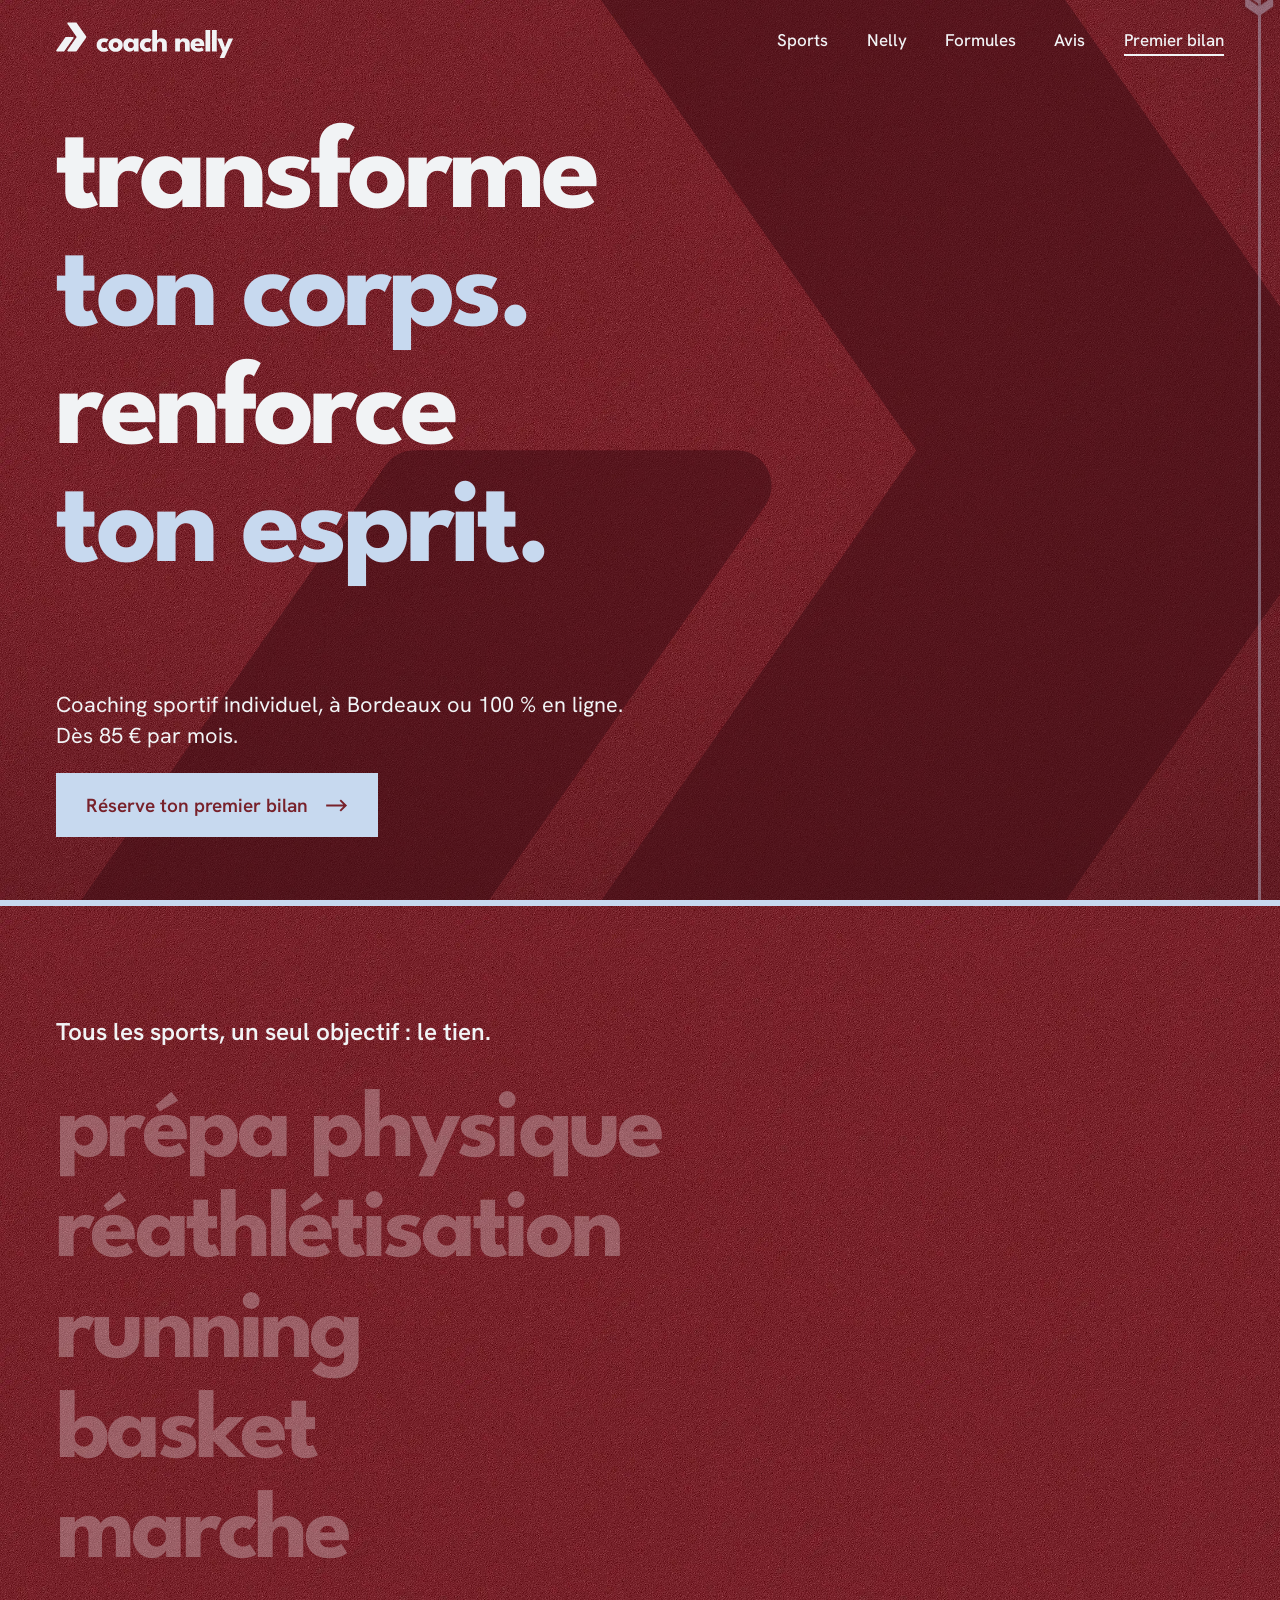
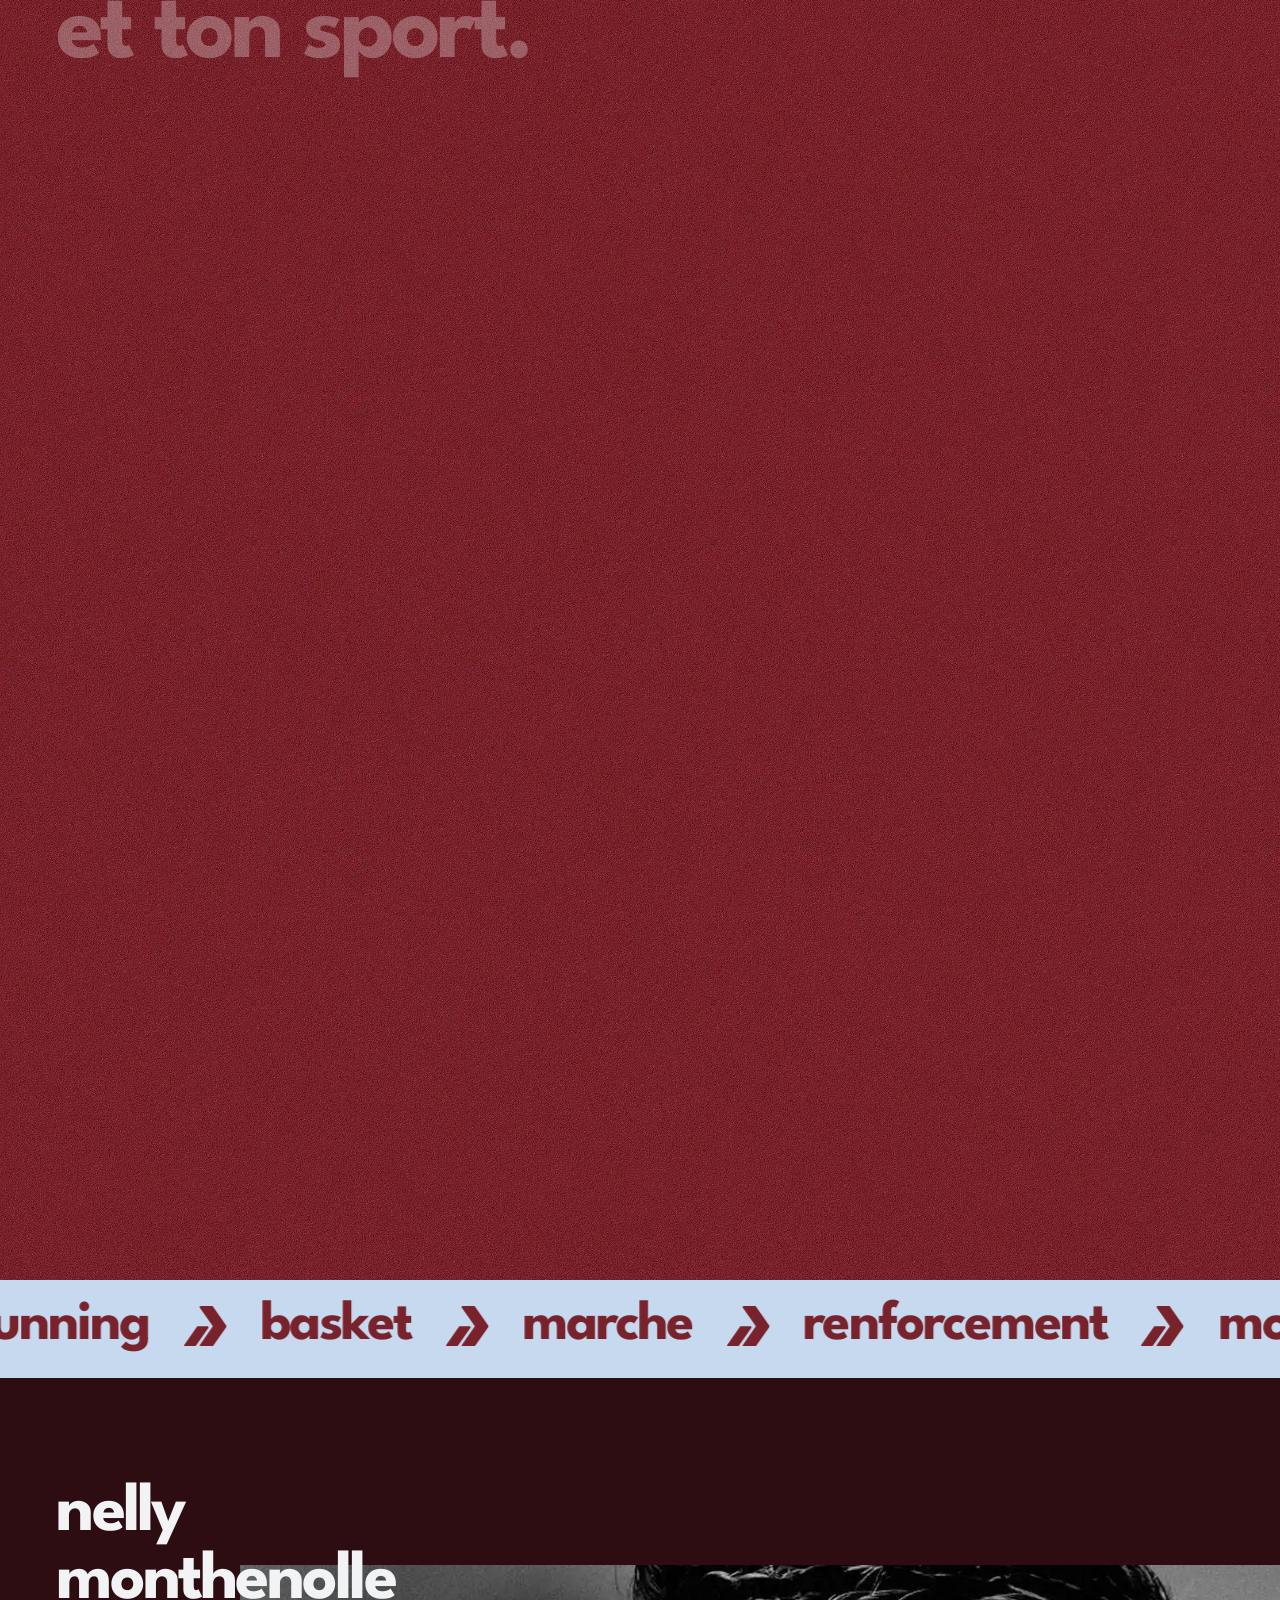
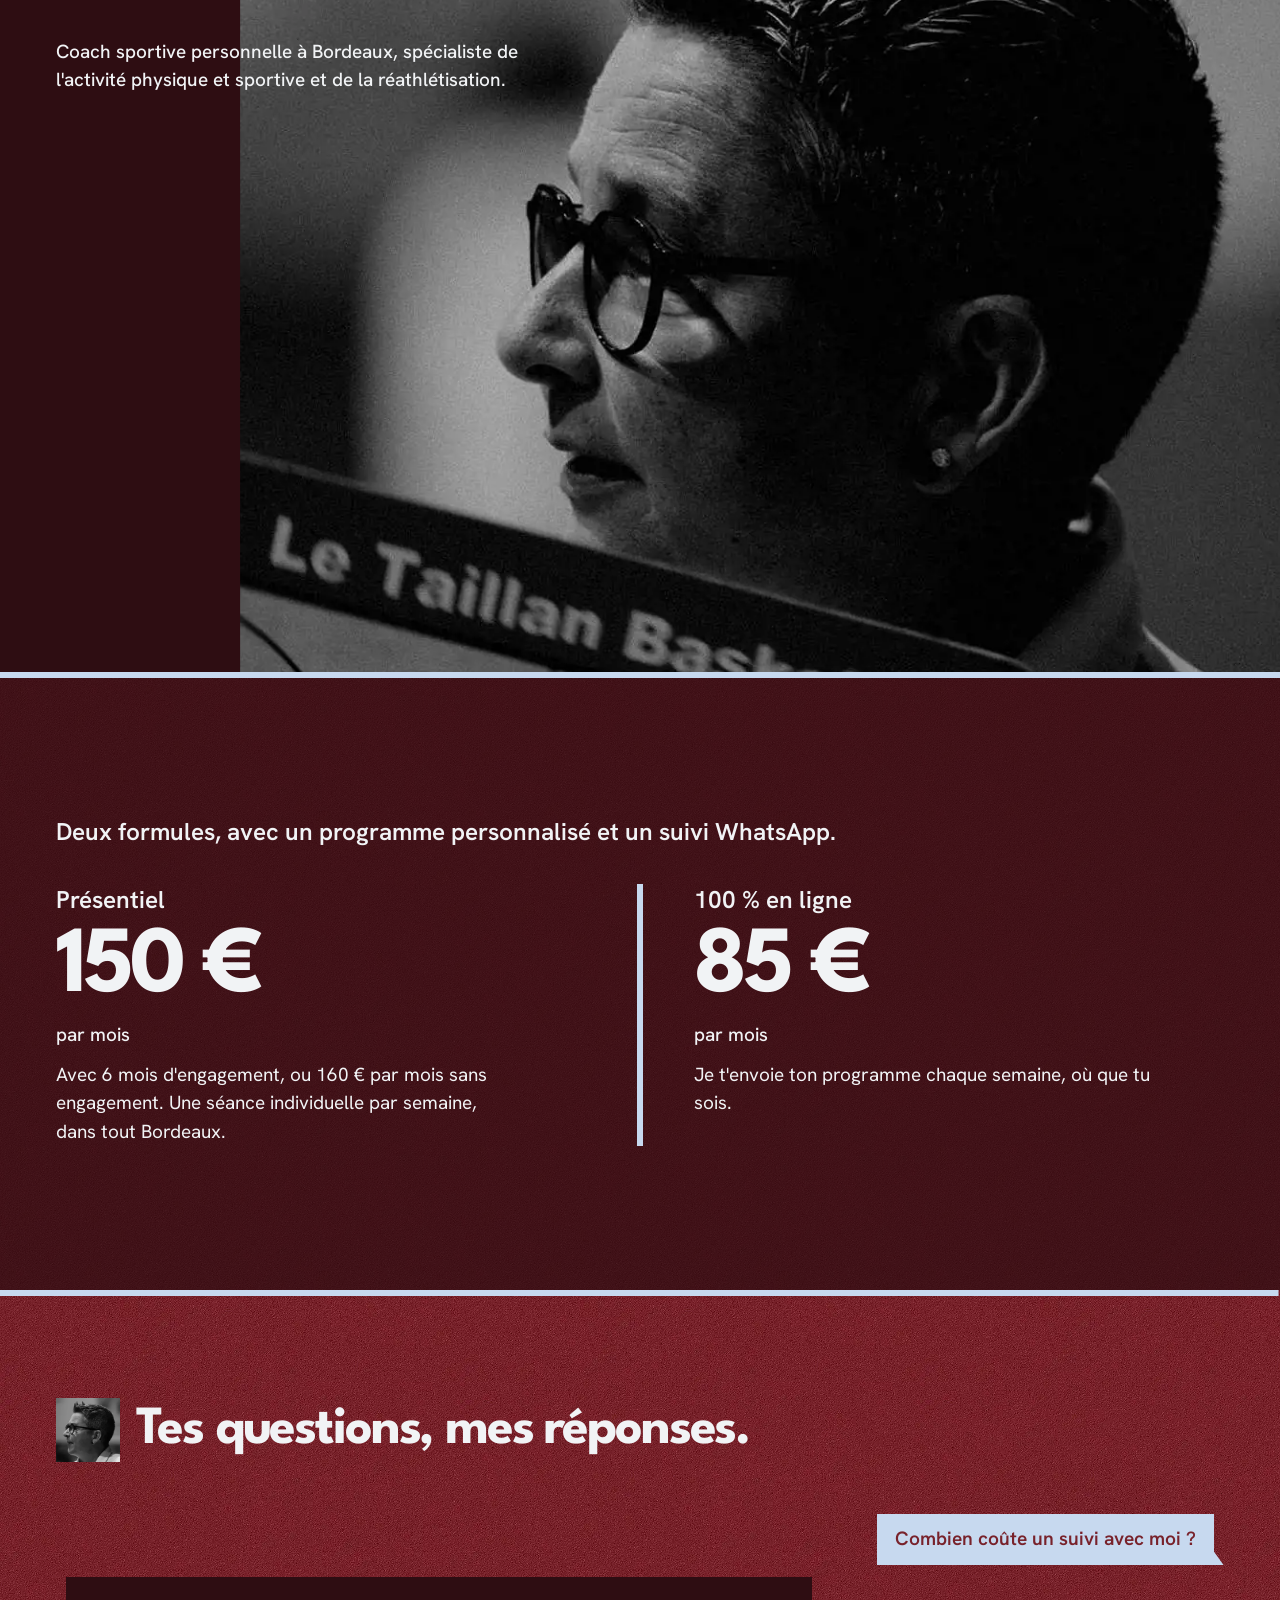
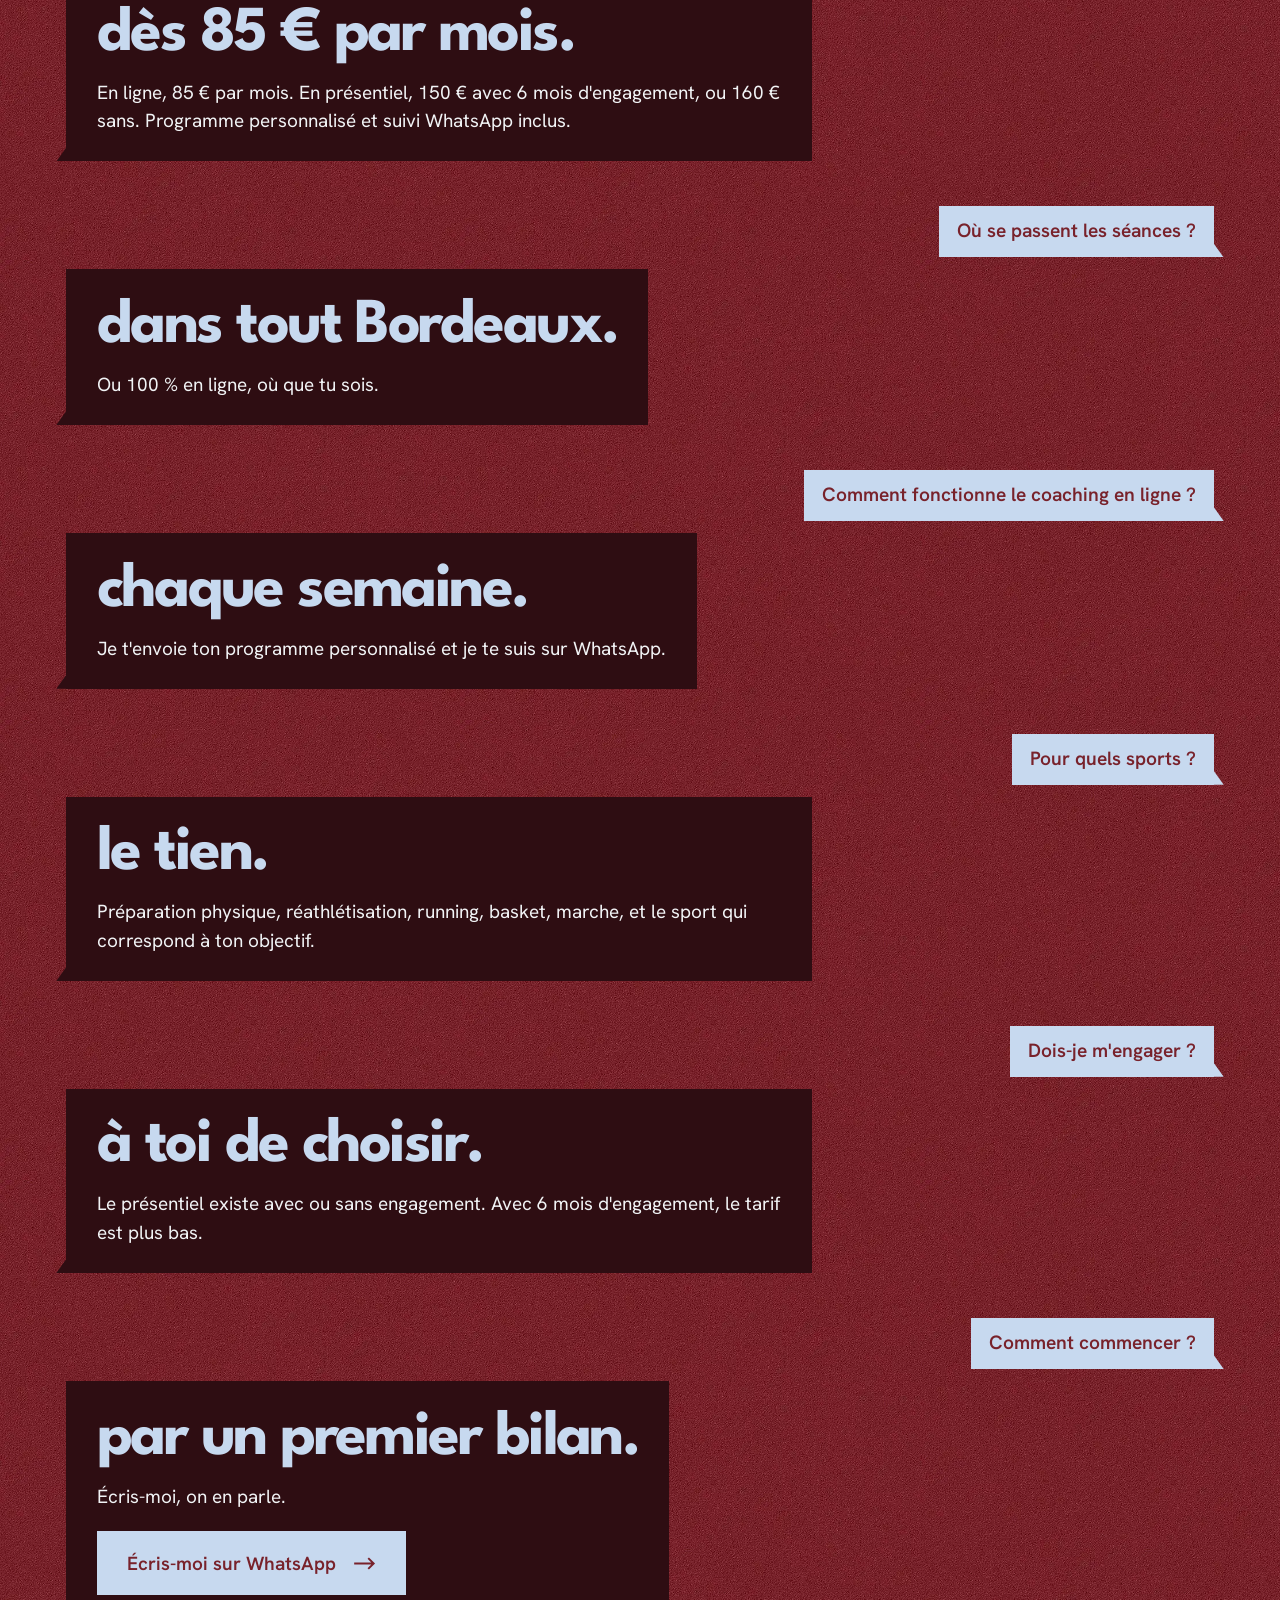
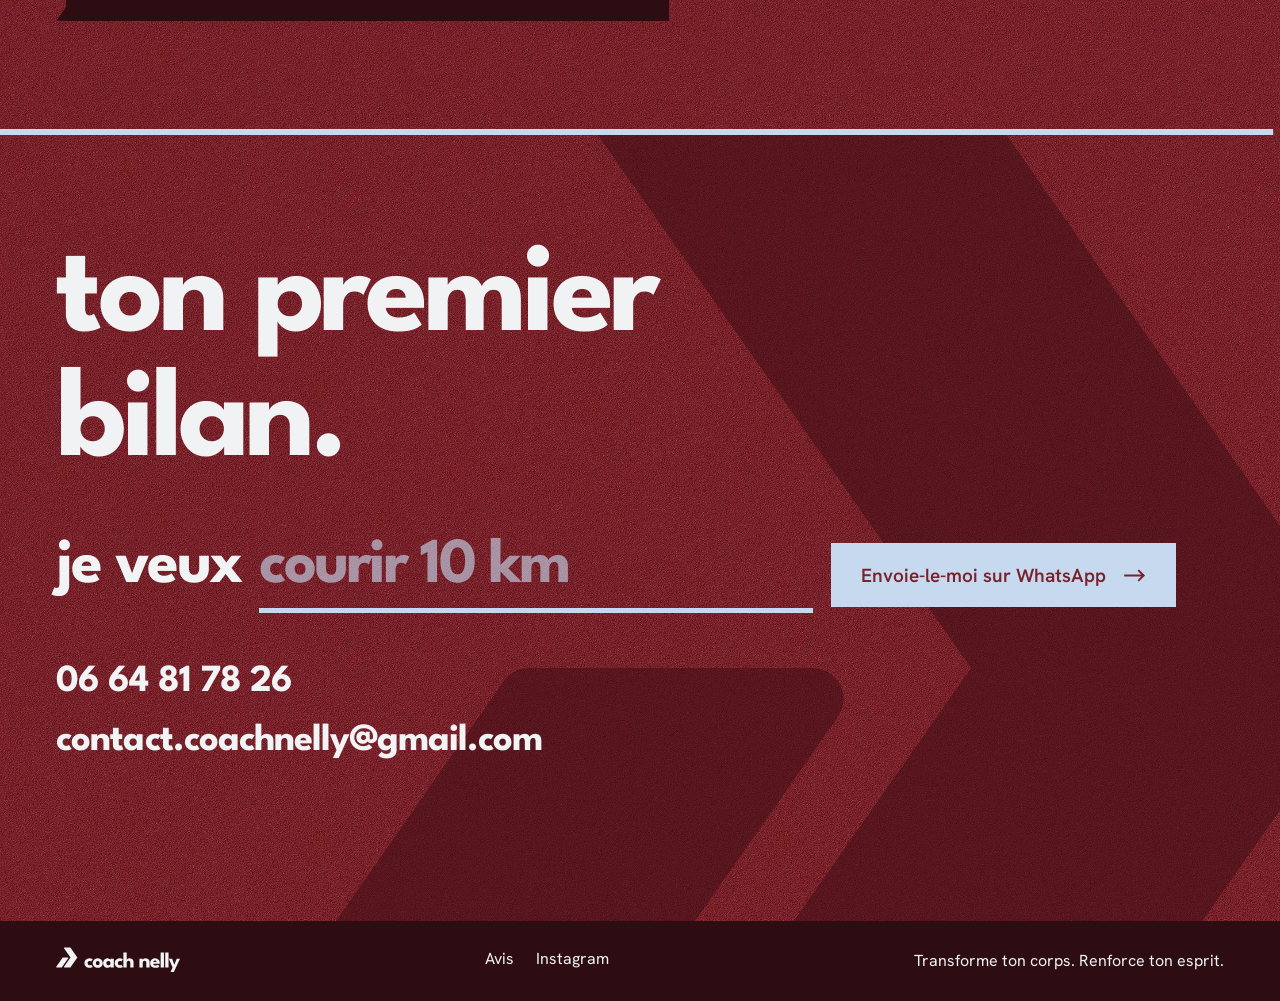
==== commit 5799000d: "Questions en conversation avec Nelly Co-Authored-By: Claude Opus 5.5 <noreply@anthropic.com>" ====
--- a/index.html
+++ b/index.html
@@ -11,10 +11,9 @@
 <meta name="site-kind" content="other"><meta name="page-type" content="service">
 <link rel="icon" href="favicon.ico" sizes="48x48"><link rel="icon" href="favicon.svg" type="image/svg+xml"><link rel="apple-touch-icon" href="apple-touch-icon.png"><link rel="manifest" href="site.webmanifest"><meta name="theme-color" content="#78222B">
 <link rel="preload" href="fonts/league-spartan-700.woff2" as="font" type="font/woff2" crossorigin><link rel="preload" href="fonts/hanken-500.woff2" as="font" type="font/woff2" crossorigin><link rel="preload" href="img/matiere.webp" as="image" type="image/webp">
-<link rel="stylesheet" href="style.css?v=14">
+<link rel="stylesheet" href="style.css?v=16">
 <script>if(!matchMedia('(prefers-reduced-motion: reduce)').matches)document.documentElement.classList.add('js')</script>
 <script type="application/ld+json">{"@context":"https://schema.org","@graph":[{"@type":"LocalBusiness","@id":"https://adriensmbr.github.io/coach-nelly/#coach","name":"Coach Nelly","description":"Coaching sportif individuel à Bordeaux ou 100 % en ligne : préparation physique, réathlétisation, running, basket et marche.","url":"https://adriensmbr.github.io/coach-nelly/","image":"https://adriensmbr.github.io/coach-nelly/og-image.jpg","logo":"https://adriensmbr.github.io/coach-nelly/favicon-512.png","telephone":"+33664817826","email":"contact.coachnelly@gmail.com","priceRange":"85 € à 160 € par mois","founder":{"@id":"https://adriensmbr.github.io/coach-nelly/#nelly"},"sameAs":["https://www.instagram.com/coach.nelly_/"],"makesOffer":[{"@type":"Offer","name":"Coaching présentiel avec 6 mois d'engagement","price":"150","priceCurrency":"EUR"},{"@type":"Offer","name":"Coaching présentiel sans engagement","price":"160","priceCurrency":"EUR"},{"@type":"Offer","name":"Coaching 100 % en ligne","price":"85","priceCurrency":"EUR"}],"address":{"@type":"PostalAddress","addressLocality":"Bordeaux","addressCountry":"FR"},"areaServed":{"@type":"City","name":"Bordeaux"}},{"@type":"Person","@id":"https://adriensmbr.github.io/coach-nelly/#nelly","name":"Nelly Monthenolle","jobTitle":"Coach sportive personnelle","worksFor":{"@id":"https://adriensmbr.github.io/coach-nelly/#coach"}},{"@type":"WebSite","@id":"https://adriensmbr.github.io/coach-nelly/#site","url":"https://adriensmbr.github.io/coach-nelly/","name":"Coach Nelly","inLanguage":"fr-FR"},{"@type":"FAQPage","mainEntity":[{"@type":"Question","name":"Combien coûte un suivi avec moi ?","acceptedAnswer":{"@type":"Answer","text":"En présentiel, 150 € par mois avec 6 mois d'engagement, ou 160 € par mois sans engagement, avec une séance individuelle par semaine. En ligne, 85 € par mois. Les deux formules comprennent un programme personnalisé et un suivi WhatsApp."}},{"@type":"Question","name":"Où se passent les séances ?","acceptedAnswer":{"@type":"Answer","text":"En présentiel, dans tout Bordeaux. En ligne, je te suis où que tu sois."}},{"@type":"Question","name":"Comment fonctionne le coaching en ligne ?","acceptedAnswer":{"@type":"Answer","text":"Je t'envoie ton programme personnalisé chaque semaine et je te suis sur WhatsApp, où que tu sois."}},{"@type":"Question","name":"Pour quels sports ?","acceptedAnswer":{"@type":"Answer","text":"Préparation physique, réathlétisation, running, basket, marche, et plus largement le sport qui correspond à ton objectif."}},{"@type":"Question","name":"Dois-je m'engager ?","acceptedAnswer":{"@type":"Answer","text":"Non. La formule présentiel existe avec ou sans engagement, et le tarif avec 6 mois d'engagement est simplement plus bas."}},{"@type":"Question","name":"Comment commencer ?","acceptedAnswer":{"@type":"Answer","text":"Tout commence par un premier bilan. Écris-moi sur WhatsApp, appelle-moi au 06 64 81 78 26 ou envoie-moi un e-mail à contact.coachnelly@gmail.com."}}]}]}</script>
-<noscript><style>.pa{position:static;opacity:1;visibility:visible;transform:none;filter:none}.ans{display:block}.ql{display:none}.ask{display:block}</style></noscript>
 </head>
 <body>
 <svg width="0" height="0" style="position:absolute" aria-hidden="true"><symbol id="sym" viewBox="22.0 27.8 212.0 200.3"><path fill="currentColor" d="M87.22 130.22C88.2 128.83 89.8 128 91.5 128L139.27 128C143.49 128 145.96 132.75 143.54 136.21L80.74 225.93C79.76 227.32 78.17 228.15 76.47 228.15L28.69 228.15C24.47 228.15 22 223.4 24.42 219.94ZM101.62 36.06C99.2 32.6 101.67 27.85 105.89 27.85L162.01 27.85C163.72 27.85 165.31 28.68 166.29 30.07L232.74 125.01C234 126.8 234 129.2 232.74 130.99L166.29 225.93C165.31 227.32 163.72 228.15 162.01 228.15L105.89 228.15C101.67 228.15 99.2 223.4 101.62 219.94L165.98 128Z"/></symbol><symbol id="chv" viewBox="100 27.8 135 200.3"><path fill="currentColor" d="M101.62 36.06C99.2 32.6 101.67 27.85 105.89 27.85L162.01 27.85C163.72 27.85 165.31 28.68 166.29 30.07L232.74 125.01C234 126.8 234 129.2 232.74 130.99L166.29 225.93C165.31 227.32 163.72 228.15 162.01 228.15L105.89 228.15C101.67 228.15 99.2 223.4 101.62 219.94L165.98 128Z"/></symbol></svg>
@@ -53,10 +52,14 @@
       <article class="of"><h3>100 % en ligne</h3><p class="pr">85 €<small>par mois</small></p><p class="n">Je t'envoie ton programme chaque semaine, où que tu sois.</p></article>
     </div></div>
   </section>
-  <section class="lane ask" id="questions" aria-labelledby="q-h">
-    <div class="qs"><h2 id="q-h">Tes questions, avant de commencer.</h2><div class="ql" role="tablist" aria-label="Questions"><button class="q" type="button" role="tab" id="q0" aria-controls="r0" aria-selected="true"><svg viewBox="0 0 135 200.3" aria-hidden="true"><use href="#chv"/></svg>Combien coûte un suivi avec moi ?</button><button class="q" type="button" role="tab" id="q1" aria-controls="r1" aria-selected="false" tabindex="-1"><svg viewBox="0 0 135 200.3" aria-hidden="true"><use href="#chv"/></svg>Où se passent les séances ?</button><button class="q" type="button" role="tab" id="q2" aria-controls="r2" aria-selected="false" tabindex="-1"><svg viewBox="0 0 135 200.3" aria-hidden="true"><use href="#chv"/></svg>Comment fonctionne le coaching en ligne ?</button><button class="q" type="button" role="tab" id="q3" aria-controls="r3" aria-selected="false" tabindex="-1"><svg viewBox="0 0 135 200.3" aria-hidden="true"><use href="#chv"/></svg>Pour quels sports ?</button><button class="q" type="button" role="tab" id="q4" aria-controls="r4" aria-selected="false" tabindex="-1"><svg viewBox="0 0 135 200.3" aria-hidden="true"><use href="#chv"/></svg>Dois-je m'engager ?</button><button class="q" type="button" role="tab" id="q5" aria-controls="r5" aria-selected="false" tabindex="-1"><svg viewBox="0 0 135 200.3" aria-hidden="true"><use href="#chv"/></svg>Comment commencer ?</button></div></div>
-    <div class="vl" aria-hidden="true"></div>
-    <div class="ans"><div class="pa on" role="tabpanel" id="r0" aria-labelledby="q0"><p class="big3">dès 85 € par mois.</p><p>En présentiel, 150 € par mois avec 6 mois d'engagement, ou 160 € sans engagement, avec une séance individuelle par semaine. En ligne, 85 € par mois. Programme personnalisé et suivi WhatsApp inclus.</p></div><div class="pa" role="tabpanel" id="r1" aria-labelledby="q1"><p class="big3">dans tout Bordeaux.</p><p>Ou 100 % en ligne, où que tu sois.</p></div><div class="pa" role="tabpanel" id="r2" aria-labelledby="q2"><p class="big3">chaque semaine.</p><p>Je t'envoie ton programme personnalisé et je te suis sur WhatsApp, où que tu sois.</p></div><div class="pa" role="tabpanel" id="r3" aria-labelledby="q3"><p class="big3">le tien.</p><p>Préparation physique, réathlétisation, running, basket, marche, et le sport qui correspond à ton objectif.</p></div><div class="pa" role="tabpanel" id="r4" aria-labelledby="q4"><p class="big3">à toi de choisir.</p><p>La formule présentiel existe avec ou sans engagement. Avec 6 mois d'engagement, le tarif est simplement plus bas.</p></div><div class="pa" role="tabpanel" id="r5" aria-labelledby="q5"><p class="big3">par un premier bilan.</p><p>Écris-moi sur WhatsApp, appelle-moi au 06 64 81 78 26 ou envoie-moi un e-mail à contact.coachnelly@gmail.com.</p></div></div>
+  <section class="lane chat" id="questions" aria-labelledby="q-h">
+    <div class="chead"><img src="img/nelly-avatar.webp" alt="Nelly" width="88" height="88" loading="lazy" decoding="async"><h2 id="q-h">Tes questions, mes réponses.</h2></div>
+    <div class="pair"><h3 class="me">Combien coûte un suivi avec moi&nbsp;?</h3><div class="her"><span class="dots" aria-hidden="true"><i></i><i></i><i></i></span><div class="say"><p class="big3">dès 85 € par mois.</p><p>En ligne, 85 € par mois. En présentiel, 150 € avec 6 mois d'engagement, ou 160 € sans. Programme personnalisé et suivi WhatsApp inclus.</p></div></div></div>
+<div class="pair"><h3 class="me">Où se passent les séances&nbsp;?</h3><div class="her"><span class="dots" aria-hidden="true"><i></i><i></i><i></i></span><div class="say"><p class="big3">dans tout Bordeaux.</p><p>Ou 100 % en ligne, où que tu sois.</p></div></div></div>
+<div class="pair"><h3 class="me">Comment fonctionne le coaching en ligne&nbsp;?</h3><div class="her"><span class="dots" aria-hidden="true"><i></i><i></i><i></i></span><div class="say"><p class="big3">chaque semaine.</p><p>Je t'envoie ton programme personnalisé et je te suis sur WhatsApp.</p></div></div></div>
+<div class="pair"><h3 class="me">Pour quels sports&nbsp;?</h3><div class="her"><span class="dots" aria-hidden="true"><i></i><i></i><i></i></span><div class="say"><p class="big3">le tien.</p><p>Préparation physique, réathlétisation, running, basket, marche, et le sport qui correspond à ton objectif.</p></div></div></div>
+<div class="pair"><h3 class="me">Dois-je m'engager&nbsp;?</h3><div class="her"><span class="dots" aria-hidden="true"><i></i><i></i><i></i></span><div class="say"><p class="big3">à toi de choisir.</p><p>Le présentiel existe avec ou sans engagement. Avec 6 mois d'engagement, le tarif est plus bas.</p></div></div></div>
+<div class="pair"><h3 class="me">Comment commencer&nbsp;?</h3><div class="her"><span class="dots" aria-hidden="true"><i></i><i></i><i></i></span><div class="say"><p class="big3">par un premier bilan.</p><p>Écris-moi, on en parle.</p><a class="btn" href="https://wa.me/33664817826?text=Bonjour%20Nelly%2C%20j%27aimerais%20r%C3%A9server%20mon%20premier%20bilan." rel="noopener">Écris-moi sur WhatsApp<svg class="ar" viewBox="0 0 20 12" aria-hidden="true"><path d="M0 6h18M13 1l5 5-5 5" fill="none" stroke="currentColor" stroke-width="1.8"/></svg></a></div></div></div>
   </section>
   <section class="lane close" id="bilan" aria-labelledby="b-h">
     <svg class="ton num" viewBox="0 0 212 200.3" aria-hidden="true"><use href="#sym"/></svg>
@@ -69,10 +72,10 @@
   </section>
 </main>
 <footer><svg class="lg" viewBox="0.0 -94.4 569.1 128.4" aria-hidden="true"><path fill="currentColor" d="M30.09 -45.17C30.54 -45.82 31.27 -46.2 32.06 -46.2L54.1 -46.2C56.04 -46.2 57.18 -44.01 56.07 -42.41L27.1 -1.03C26.65 -0.38 25.91 0 25.13 0L3.09 0C1.14 0 0 -2.19 1.12 -3.79ZM36.73 -88.61C35.61 -90.21 36.75 -92.4 38.7 -92.4L64.59 -92.4C65.37 -92.4 66.11 -92.02 66.56 -91.37L97.22 -47.58C97.8 -46.75 97.8 -45.65 97.22 -44.82L66.56 -1.03C66.11 -0.38 65.37 0 64.59 0L38.7 0C36.75 0 35.61 -2.19 36.73 -3.79L66.42 -46.2ZM154.26 -10.73Q157.1 -10.73 158.95 -11.71Q160.8 -12.7 161.44 -13.3L168.4 -2.98Q167.6 -2.33 165.65 -1.32Q163.7 -0.32 160.78 0.44Q157.85 1.2 154.12 1.2Q147.03 1.2 141.69 -1.48Q136.36 -4.17 133.38 -9.05Q130.41 -13.94 130.41 -20.55Q130.41 -27.21 133.38 -32.06Q136.36 -36.92 141.69 -39.58Q147.03 -42.25 154.12 -42.25Q157.78 -42.25 160.7 -41.48Q163.62 -40.71 165.64 -39.72Q167.65 -38.73 168.45 -38.03L161.35 -27.66Q161.01 -28 160.09 -28.64Q159.16 -29.28 157.71 -29.8Q156.26 -30.32 154.26 -30.32Q151.8 -30.32 149.67 -29.05Q147.54 -27.78 146.25 -25.58Q144.95 -23.39 144.95 -20.55Q144.95 -17.71 146.25 -15.49Q147.54 -13.27 149.67 -12Q151.8 -10.73 154.26 -10.73ZM191.5 1.2Q184.77 1.2 179.54 -1.57Q174.3 -4.35 171.33 -9.23Q168.35 -14.11 168.35 -20.4Q168.35 -26.69 171.33 -31.63Q174.3 -36.57 179.54 -39.41Q184.77 -42.25 191.5 -42.25Q198.22 -42.25 203.37 -39.41Q208.53 -36.57 211.44 -31.63Q214.36 -26.69 214.36 -20.4Q214.36 -14.11 211.44 -9.23Q208.53 -4.35 203.37 -1.57Q198.22 1.2 191.5 1.2ZM191.5 -11.31Q194.11 -11.31 196.01 -12.46Q197.91 -13.61 198.95 -15.7Q199.99 -17.78 199.99 -20.47Q199.99 -23.16 198.95 -25.26Q197.91 -27.36 196.01 -28.55Q194.11 -29.74 191.5 -29.74Q188.88 -29.74 186.95 -28.55Q185.03 -27.36 183.96 -25.26Q182.9 -23.16 182.9 -20.47Q182.9 -17.78 183.96 -15.7Q185.03 -13.61 186.95 -12.46Q188.88 -11.31 191.5 -11.31ZM250.07 0V-6.66Q249.63 -5.63 247.82 -3.73Q246.01 -1.84 243.01 -0.32Q240.01 1.2 235.97 1.2Q230.01 1.2 225.51 -1.72Q221 -4.64 218.5 -9.56Q216 -14.48 216 -20.5Q216 -26.52 218.5 -31.44Q221 -36.36 225.51 -39.31Q230.01 -42.25 235.97 -42.25Q239.87 -42.25 242.75 -41.02Q245.63 -39.78 247.45 -38.11Q249.27 -36.45 249.93 -35.06V-41.05H265.03V0ZM230.91 -20.5Q230.91 -17.68 232.21 -15.46Q233.51 -13.24 235.68 -11.98Q237.85 -10.73 240.47 -10.73Q243.22 -10.73 245.34 -12Q247.45 -13.26 248.66 -15.49Q249.87 -17.71 249.87 -20.5Q249.87 -23.29 248.66 -25.51Q247.45 -27.74 245.34 -29.03Q243.22 -30.32 240.47 -30.32Q237.85 -30.32 235.68 -29.04Q233.51 -27.76 232.21 -25.54Q230.91 -23.32 230.91 -20.5ZM292.96 -10.73Q295.8 -10.73 297.65 -11.71Q299.5 -12.7 300.14 -13.3L307.1 -2.98Q306.3 -2.33 304.35 -1.32Q302.4 -0.32 299.48 0.44Q296.55 1.2 292.82 1.2Q285.73 1.2 280.39 -1.48Q275.06 -4.17 272.08 -9.05Q269.11 -13.94 269.11 -20.55Q269.11 -27.21 272.08 -32.06Q275.06 -36.92 280.39 -39.58Q285.73 -42.25 292.82 -42.25Q296.48 -42.25 299.4 -41.48Q302.32 -40.71 304.34 -39.72Q306.35 -38.73 307.15 -38.03L300.05 -27.66Q299.71 -28 298.79 -28.64Q297.86 -29.28 296.41 -29.8Q294.96 -30.32 292.96 -30.32Q290.5 -30.32 288.37 -29.05Q286.24 -27.78 284.95 -25.58Q283.65 -23.39 283.65 -20.55Q283.65 -17.71 284.95 -15.49Q286.24 -13.27 288.37 -12Q290.5 -10.73 292.96 -10.73ZM337.89 -42.25Q342.22 -42.25 346.31 -40.51Q350.4 -38.77 353.05 -34.97Q355.7 -31.18 355.7 -25.05V0H340.48V-22.54Q340.48 -26.93 338.52 -29.17Q336.57 -31.41 333.17 -31.41Q330.91 -31.41 328.85 -30.22Q326.8 -29.03 325.51 -26.92Q324.23 -24.81 324.23 -22.04V0H308.99V-68.8H324.23V-35.01Q324.78 -36.67 326.72 -38.34Q328.65 -40 331.57 -41.13Q334.5 -42.25 337.89 -42.25ZM411.43 -42.25Q415.76 -42.25 419.85 -40.51Q423.94 -38.77 426.59 -34.97Q429.25 -31.18 429.25 -25.05V0H414.02V-22.54Q414.02 -26.93 411.92 -29.17Q409.82 -31.41 406.42 -31.41Q404.16 -31.41 402.18 -30.22Q400.19 -29.03 398.98 -26.92Q397.77 -24.81 397.77 -22.04V0H382.57V-41.05H397.77V-35.01Q398.32 -36.67 400.26 -38.34Q402.2 -40 405.13 -41.13Q408.05 -42.25 411.43 -42.25ZM446.17 -17.32Q446.35 -15.1 447.58 -13.39Q448.82 -11.68 451.05 -10.71Q453.27 -9.75 456.35 -9.75Q459.22 -9.75 461.56 -10.34Q463.9 -10.93 465.62 -11.84Q467.35 -12.75 468.27 -13.7L474.17 -4.3Q472.92 -2.95 470.66 -1.69Q468.4 -0.42 464.7 0.39Q461 1.2 455.35 1.2Q448.52 1.2 443.22 -1.35Q437.92 -3.9 434.9 -8.86Q431.87 -13.82 431.87 -20.97Q431.87 -26.97 434.5 -31.8Q437.12 -36.62 442.11 -39.44Q447.1 -42.25 454.15 -42.25Q460.85 -42.25 465.76 -39.8Q470.67 -37.35 473.35 -32.52Q476.02 -27.7 476.02 -20.52Q476.02 -20.12 476 -18.91Q475.97 -17.7 475.87 -17.32ZM461.74 -25.25Q461.69 -26.87 460.89 -28.45Q460.09 -30.02 458.49 -31.05Q456.9 -32.07 454.37 -32.07Q451.87 -32.07 450.16 -31.1Q448.45 -30.12 447.55 -28.57Q446.65 -27.02 446.52 -25.25ZM495.08 0H479.85V-68.8H495.08ZM516.08 0H500.85V-68.8H516.08ZM542.6 -13.17 553.69 -41.05H568.61L540.38 20.8H525.18L534.67 0L517.52 -41.05H532.67Z"/></svg><nav aria-label="Pied de page"><a class="u" href="avis.html">Avis</a><a class="u" href="https://www.instagram.com/coach.nelly_/" rel="noopener">Instagram</a></nav><p>Transforme ton corps. Renforce ton esprit.</p></footer>
-<script src="menu.js?v=14" defer></script>
+<script src="menu.js?v=16" defer></script>
 <script src="js/gsap.min.js" defer></script>
 <script src="js/ScrollTrigger.min.js" defer></script>
 <script src="js/lenis.min.js" defer></script>
-<script src="effets.js?v=14" defer></script>
+<script src="effets.js?v=16" defer></script>
 </body>
 </html>
--- a/style.css
+++ b/style.css
@@ -88,18 +88,21 @@
 .goal{display:flex;flex-wrap:wrap;align-items:baseline;gap:14px 18px;margin:clamp(24px,5vh,44px) 0 clamp(20px,4vh,34px);max-width:1120px}.goal label{font:700 clamp(34px,5vw,76px)/1.1 var(--t);letter-spacing:-.04em}
 .goal input{flex:1 1 300px;min-width:0;border:0;border-bottom:5px solid var(--bleu);border-radius:0;background:none;color:var(--bleu);caret-color:var(--blanc);padding:0 0 6px;font:700 clamp(34px,5vw,76px)/1.1 var(--t);letter-spacing:-.04em;outline:0}.goal input::placeholder{color:var(--bleu);opacity:.62}.goal input:focus{border-bottom-color:var(--blanc)}
 .goal .btn{flex:none;border:0;cursor:pointer}
-/* questions : une question, une phrase */
-#questions.ask{display:grid;grid-template-columns:minmax(0,5fr) 6px minmax(0,7fr);gap:clamp(28px,4.4vw,72px);align-content:center;min-height:0;padding-top:clamp(84px,14vh,140px);padding-bottom:clamp(84px,14vh,140px)}
-.qs h2{margin-bottom:clamp(16px,3vh,26px)}
-.ql{display:flex;flex-direction:column;align-items:flex-start}
-.q{appearance:none;border:0;background:none;display:flex;align-items:center;min-height:46px;padding:7px 0;text-align:left;color:rgba(241,243,245,.76);font:500 clamp(18px,1.45vw,21px)/1.25 var(--b);cursor:pointer;transition:color 160ms ease;-webkit-tap-highlight-color:transparent}
-.q svg{flex:none;width:0;height:.8em;color:var(--bleu);opacity:0;transition:opacity 160ms ease}.q[aria-selected=true]{color:var(--blanc);font-weight:600}.q[aria-selected=true] svg{width:.55em;margin-right:.55em;opacity:1}
-@media (hover:hover) and (pointer:fine){.q:hover{color:var(--blanc)}}
-.ans{display:grid;align-items:center;min-height:clamp(240px,34vh,340px)}
-.pa{grid-area:1/1;opacity:0;visibility:hidden;transform:translateY(10px);filter:blur(2px);transition:opacity 120ms ease-out,transform 120ms ease-out,filter 120ms ease-out,visibility 0s 120ms}
-.pa.on{opacity:1;visibility:visible;transform:none;filter:none;transition:opacity 240ms var(--out) 60ms,transform 240ms var(--out) 60ms,filter 240ms var(--out) 60ms,visibility 0s}
-.big3{font:700 clamp(42px,min(5.6vw,10vh),88px)/1 var(--t);letter-spacing:-.04em;color:var(--bleu);margin-bottom:16px}.pa p:last-child{max-width:34em}
-@media (max-width:980px){#questions.ask{grid-template-columns:minmax(0,1fr);gap:26px;padding-top:68px;padding-bottom:76px}#questions .vl{display:none}.ans{min-height:0;align-items:start}}
+/* questions : une conversation avec Nelly, toutes les reponses restent lisibles */
+#questions.chat{display:block;min-height:0;padding-top:clamp(72px,12vh,120px);padding-bottom:clamp(72px,12vh,120px)}
+.chead{display:flex;align-items:center;gap:16px;margin-bottom:clamp(30px,6vh,52px)}.chead img{width:clamp(60px,5vw,76px);height:auto;aspect-ratio:1}.chead h2{margin:0;font:700 clamp(32px,4.2vw,60px)/1.02 var(--t);letter-spacing:-.04em}
+.pair{display:grid;gap:12px;margin-bottom:clamp(30px,5vh,46px)}.pair:last-child{margin-bottom:0}
+.me{position:relative;justify-self:end;max-width:min(84%,560px);margin:0 10px 0 0;padding:13px 18px;background:var(--bleu);color:var(--bordeaux);font:600 clamp(18px,1.5vw,21px)/1.3 var(--b)}
+.me::after{content:"";position:absolute;right:-10px;bottom:0;width:10px;height:14px;background:var(--bleu);clip-path:polygon(0 0,100% 100%,0 100%)}
+.her{position:relative;justify-self:start;width:fit-content;max-width:min(92%,760px);margin-left:10px;padding:clamp(18px,2vw,26px) clamp(20px,2.4vw,32px);background:var(--nuit)}
+.her::before{content:"";position:absolute;left:-10px;bottom:0;width:10px;height:14px;background:var(--nuit);clip-path:polygon(100% 0,100% 100%,0 100%)}
+.big3{font:700 clamp(38px,min(5vw,9vh),76px)/1 var(--t);letter-spacing:-.04em;color:var(--bleu);margin-bottom:12px}.say p:last-of-type{max-width:36em}.say .btn{margin-top:20px}
+.dots{position:absolute;left:clamp(20px,2.4vw,32px);top:clamp(18px,2vw,26px);display:none;gap:6px}.dots i{width:9px;height:9px;background:var(--bleu);animation:dot 900ms ease-in-out infinite}.dots i:nth-child(2){animation-delay:140ms}.dots i:nth-child(3){animation-delay:280ms}
+@keyframes dot{0%,70%,100%{opacity:.32}35%{opacity:1}}
+/* la conversation s'ecrit quand on arrive dessus ; sans JS tout reste visible */
+.live .me,.live .her{opacity:0;transform:translateY(12px)}.live .say{opacity:0}
+.live .pair.q .me,.live .pair.a .her{opacity:1;transform:none;transition:opacity 260ms var(--out),transform 320ms var(--out)}
+.live .pair.a:not(.t) .dots{display:flex}.live .pair.t .say{opacity:1;transition:opacity 240ms ease-out}
 /* bandeau toujours visible */
 html{scroll-padding-top:var(--top)}
 .top{position:fixed;inset:0 0 auto;z-index:33;height:var(--top);padding-top:env(safe-area-inset-top);transition:background-color 200ms ease}.top.on{background:var(--nuit)}.top.open{background:none}
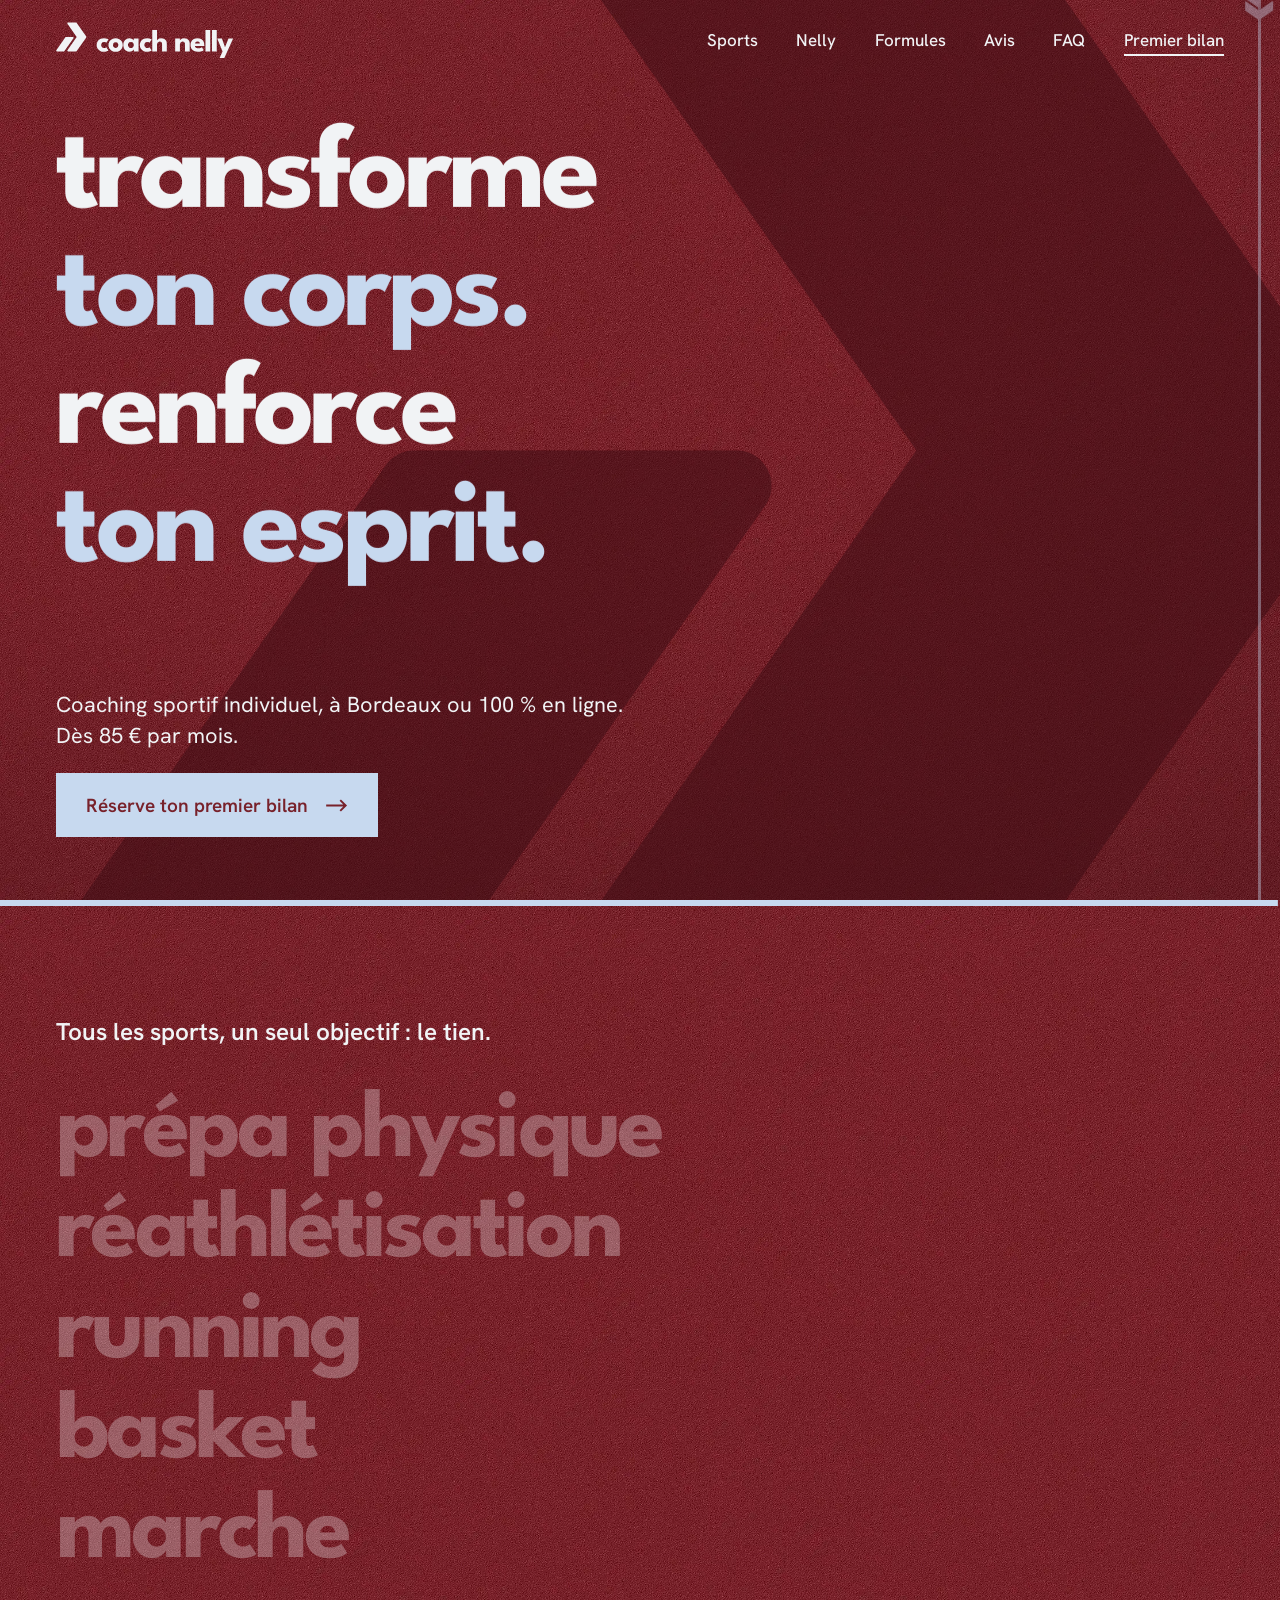
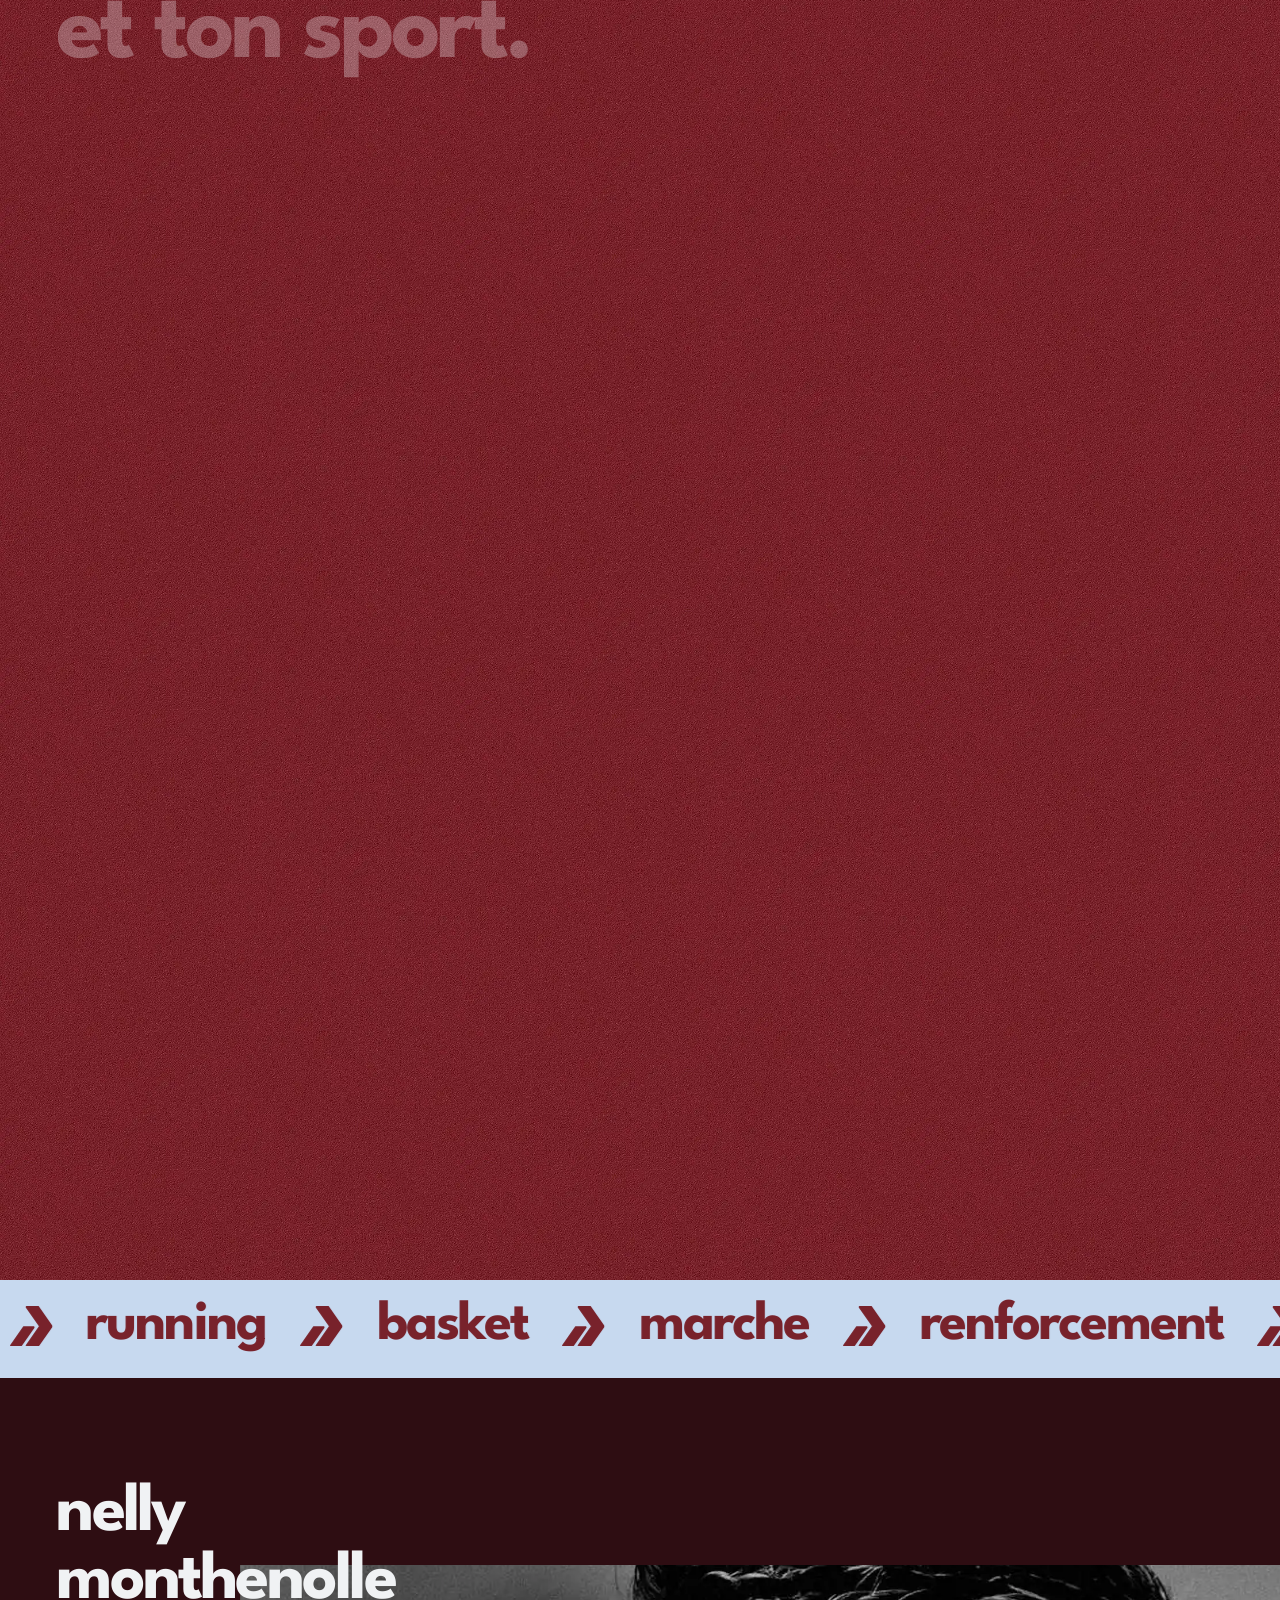
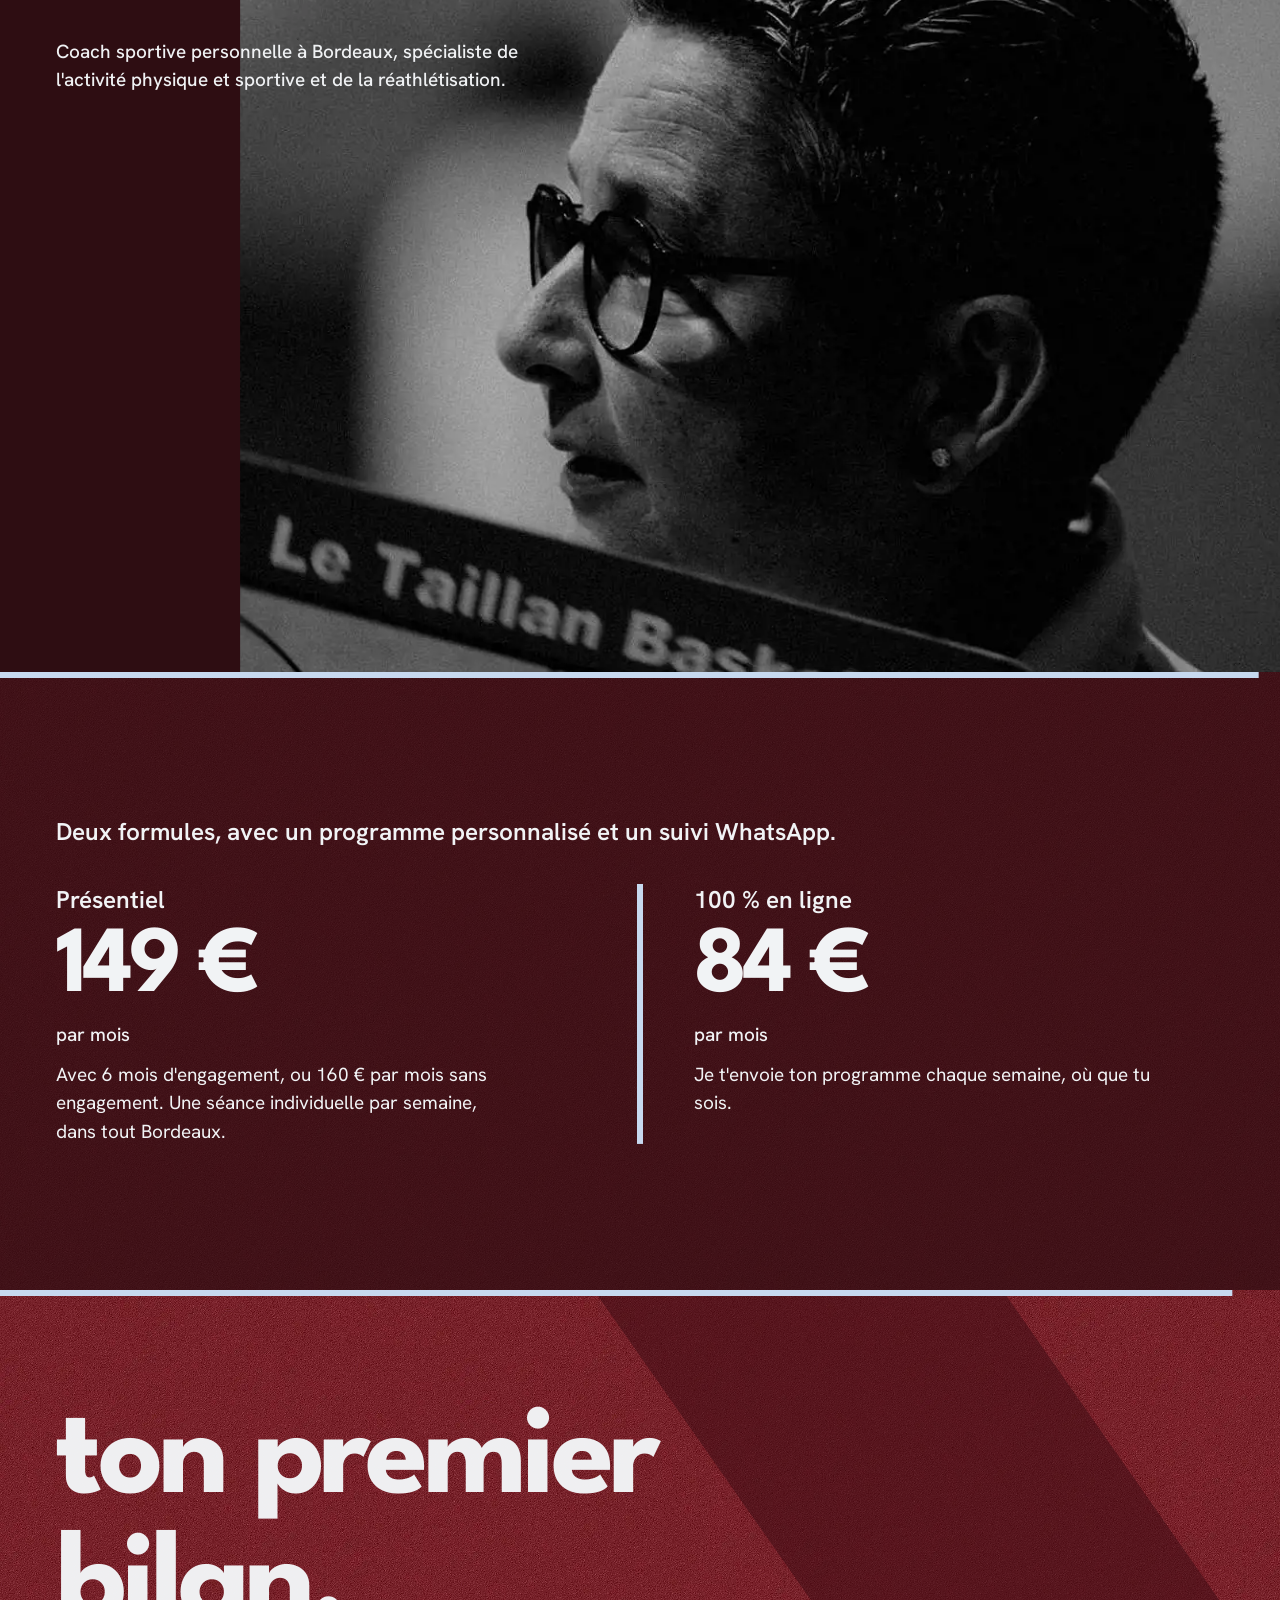
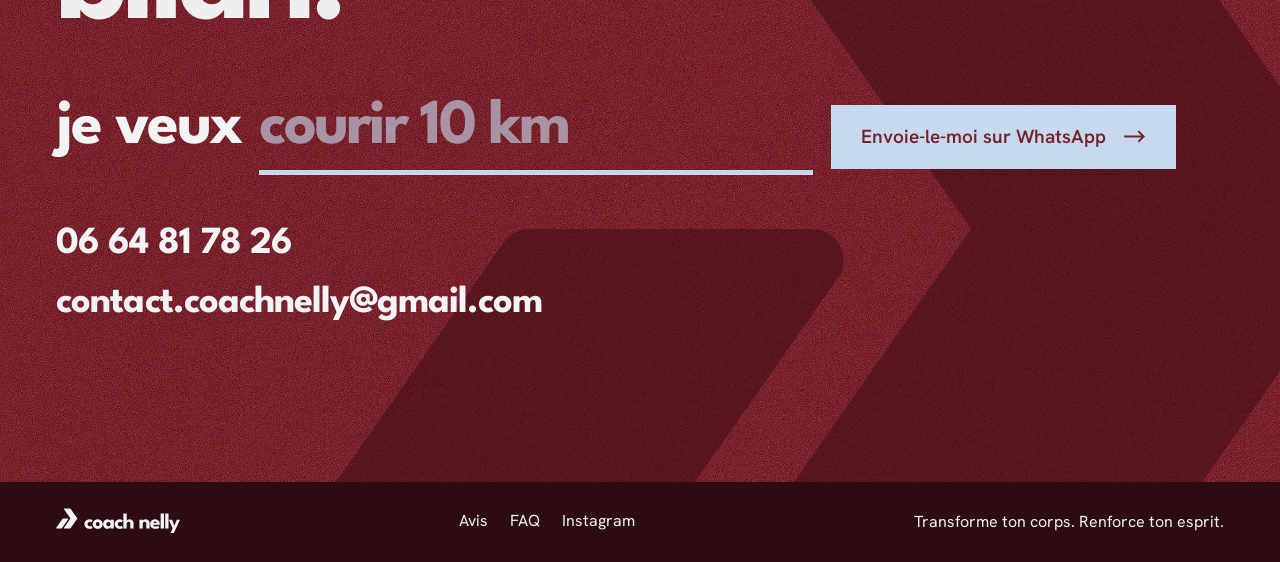
==== commit dbd3d950: "Retire les questions de l'accueil, ajoute une page FAQ Co-Authored-By: Claude Opus 5.5 <noreply@anth" ====
--- a/index.html
+++ b/index.html
@@ -11,9 +11,9 @@
 <meta name="site-kind" content="other"><meta name="page-type" content="service">
 <link rel="icon" href="favicon.ico" sizes="48x48"><link rel="icon" href="favicon.svg" type="image/svg+xml"><link rel="apple-touch-icon" href="apple-touch-icon.png"><link rel="manifest" href="site.webmanifest"><meta name="theme-color" content="#78222B">
 <link rel="preload" href="fonts/league-spartan-700.woff2" as="font" type="font/woff2" crossorigin><link rel="preload" href="fonts/hanken-500.woff2" as="font" type="font/woff2" crossorigin><link rel="preload" href="img/matiere.webp" as="image" type="image/webp">
-<link rel="stylesheet" href="style.css?v=16">
+<link rel="stylesheet" href="style.css?v=17">
 <script>if(!matchMedia('(prefers-reduced-motion: reduce)').matches)document.documentElement.classList.add('js')</script>
-<script type="application/ld+json">{"@context":"https://schema.org","@graph":[{"@type":"LocalBusiness","@id":"https://adriensmbr.github.io/coach-nelly/#coach","name":"Coach Nelly","description":"Coaching sportif individuel à Bordeaux ou 100 % en ligne : préparation physique, réathlétisation, running, basket et marche.","url":"https://adriensmbr.github.io/coach-nelly/","image":"https://adriensmbr.github.io/coach-nelly/og-image.jpg","logo":"https://adriensmbr.github.io/coach-nelly/favicon-512.png","telephone":"+33664817826","email":"contact.coachnelly@gmail.com","priceRange":"85 € à 160 € par mois","founder":{"@id":"https://adriensmbr.github.io/coach-nelly/#nelly"},"sameAs":["https://www.instagram.com/coach.nelly_/"],"makesOffer":[{"@type":"Offer","name":"Coaching présentiel avec 6 mois d'engagement","price":"150","priceCurrency":"EUR"},{"@type":"Offer","name":"Coaching présentiel sans engagement","price":"160","priceCurrency":"EUR"},{"@type":"Offer","name":"Coaching 100 % en ligne","price":"85","priceCurrency":"EUR"}],"address":{"@type":"PostalAddress","addressLocality":"Bordeaux","addressCountry":"FR"},"areaServed":{"@type":"City","name":"Bordeaux"}},{"@type":"Person","@id":"https://adriensmbr.github.io/coach-nelly/#nelly","name":"Nelly Monthenolle","jobTitle":"Coach sportive personnelle","worksFor":{"@id":"https://adriensmbr.github.io/coach-nelly/#coach"}},{"@type":"WebSite","@id":"https://adriensmbr.github.io/coach-nelly/#site","url":"https://adriensmbr.github.io/coach-nelly/","name":"Coach Nelly","inLanguage":"fr-FR"},{"@type":"FAQPage","mainEntity":[{"@type":"Question","name":"Combien coûte un suivi avec moi ?","acceptedAnswer":{"@type":"Answer","text":"En présentiel, 150 € par mois avec 6 mois d'engagement, ou 160 € par mois sans engagement, avec une séance individuelle par semaine. En ligne, 85 € par mois. Les deux formules comprennent un programme personnalisé et un suivi WhatsApp."}},{"@type":"Question","name":"Où se passent les séances ?","acceptedAnswer":{"@type":"Answer","text":"En présentiel, dans tout Bordeaux. En ligne, je te suis où que tu sois."}},{"@type":"Question","name":"Comment fonctionne le coaching en ligne ?","acceptedAnswer":{"@type":"Answer","text":"Je t'envoie ton programme personnalisé chaque semaine et je te suis sur WhatsApp, où que tu sois."}},{"@type":"Question","name":"Pour quels sports ?","acceptedAnswer":{"@type":"Answer","text":"Préparation physique, réathlétisation, running, basket, marche, et plus largement le sport qui correspond à ton objectif."}},{"@type":"Question","name":"Dois-je m'engager ?","acceptedAnswer":{"@type":"Answer","text":"Non. La formule présentiel existe avec ou sans engagement, et le tarif avec 6 mois d'engagement est simplement plus bas."}},{"@type":"Question","name":"Comment commencer ?","acceptedAnswer":{"@type":"Answer","text":"Tout commence par un premier bilan. Écris-moi sur WhatsApp, appelle-moi au 06 64 81 78 26 ou envoie-moi un e-mail à contact.coachnelly@gmail.com."}}]}]}</script>
+<script type="application/ld+json">{"@context":"https://schema.org","@graph":[{"@type":"LocalBusiness","@id":"https://adriensmbr.github.io/coach-nelly/#coach","name":"Coach Nelly","description":"Coaching sportif individuel à Bordeaux ou 100 % en ligne : préparation physique, réathlétisation, running, basket et marche.","url":"https://adriensmbr.github.io/coach-nelly/","image":"https://adriensmbr.github.io/coach-nelly/og-image.jpg","logo":"https://adriensmbr.github.io/coach-nelly/favicon-512.png","telephone":"+33664817826","email":"contact.coachnelly@gmail.com","priceRange":"85 € à 160 € par mois","founder":{"@id":"https://adriensmbr.github.io/coach-nelly/#nelly"},"sameAs":["https://www.instagram.com/coach.nelly_/"],"makesOffer":[{"@type":"Offer","name":"Coaching présentiel avec 6 mois d'engagement","price":"150","priceCurrency":"EUR"},{"@type":"Offer","name":"Coaching présentiel sans engagement","price":"160","priceCurrency":"EUR"},{"@type":"Offer","name":"Coaching 100 % en ligne","price":"85","priceCurrency":"EUR"}],"address":{"@type":"PostalAddress","addressLocality":"Bordeaux","addressCountry":"FR"},"areaServed":{"@type":"City","name":"Bordeaux"}},{"@type":"Person","@id":"https://adriensmbr.github.io/coach-nelly/#nelly","name":"Nelly Monthenolle","jobTitle":"Coach sportive personnelle","worksFor":{"@id":"https://adriensmbr.github.io/coach-nelly/#coach"}},{"@type":"WebSite","@id":"https://adriensmbr.github.io/coach-nelly/#site","url":"https://adriensmbr.github.io/coach-nelly/","name":"Coach Nelly","inLanguage":"fr-FR"}]}</script>
 </head>
 <body>
 <svg width="0" height="0" style="position:absolute" aria-hidden="true"><symbol id="sym" viewBox="22.0 27.8 212.0 200.3"><path fill="currentColor" d="M87.22 130.22C88.2 128.83 89.8 128 91.5 128L139.27 128C143.49 128 145.96 132.75 143.54 136.21L80.74 225.93C79.76 227.32 78.17 228.15 76.47 228.15L28.69 228.15C24.47 228.15 22 223.4 24.42 219.94ZM101.62 36.06C99.2 32.6 101.67 27.85 105.89 27.85L162.01 27.85C163.72 27.85 165.31 28.68 166.29 30.07L232.74 125.01C234 126.8 234 129.2 232.74 130.99L166.29 225.93C165.31 227.32 163.72 228.15 162.01 228.15L105.89 228.15C101.67 228.15 99.2 223.4 101.62 219.94L165.98 128Z"/></symbol><symbol id="chv" viewBox="100 27.8 135 200.3"><path fill="currentColor" d="M101.62 36.06C99.2 32.6 101.67 27.85 105.89 27.85L162.01 27.85C163.72 27.85 165.31 28.68 166.29 30.07L232.74 125.01C234 126.8 234 129.2 232.74 130.99L166.29 225.93C165.31 227.32 163.72 228.15 162.01 228.15L105.89 228.15C101.67 228.15 99.2 223.4 101.62 219.94L165.98 128Z"/></symbol></svg>
@@ -23,11 +23,11 @@
 <div class="run" aria-hidden="true"><svg viewBox="0 0 212 200.3"><use href="#sym"/></svg></div>
 <header class="top">
   <a href="#top" aria-label="coach nelly, accueil"><svg class="lg" viewBox="0.0 -94.4 569.1 128.4" role="img" aria-label="coach nelly"><path fill="currentColor" d="M30.09 -45.17C30.54 -45.82 31.27 -46.2 32.06 -46.2L54.1 -46.2C56.04 -46.2 57.18 -44.01 56.07 -42.41L27.1 -1.03C26.65 -0.38 25.91 0 25.13 0L3.09 0C1.14 0 0 -2.19 1.12 -3.79ZM36.73 -88.61C35.61 -90.21 36.75 -92.4 38.7 -92.4L64.59 -92.4C65.37 -92.4 66.11 -92.02 66.56 -91.37L97.22 -47.58C97.8 -46.75 97.8 -45.65 97.22 -44.82L66.56 -1.03C66.11 -0.38 65.37 0 64.59 0L38.7 0C36.75 0 35.61 -2.19 36.73 -3.79L66.42 -46.2ZM154.26 -10.73Q157.1 -10.73 158.95 -11.71Q160.8 -12.7 161.44 -13.3L168.4 -2.98Q167.6 -2.33 165.65 -1.32Q163.7 -0.32 160.78 0.44Q157.85 1.2 154.12 1.2Q147.03 1.2 141.69 -1.48Q136.36 -4.17 133.38 -9.05Q130.41 -13.94 130.41 -20.55Q130.41 -27.21 133.38 -32.06Q136.36 -36.92 141.69 -39.58Q147.03 -42.25 154.12 -42.25Q157.78 -42.25 160.7 -41.48Q163.62 -40.71 165.64 -39.72Q167.65 -38.73 168.45 -38.03L161.35 -27.66Q161.01 -28 160.09 -28.64Q159.16 -29.28 157.71 -29.8Q156.26 -30.32 154.26 -30.32Q151.8 -30.32 149.67 -29.05Q147.54 -27.78 146.25 -25.58Q144.95 -23.39 144.95 -20.55Q144.95 -17.71 146.25 -15.49Q147.54 -13.27 149.67 -12Q151.8 -10.73 154.26 -10.73ZM191.5 1.2Q184.77 1.2 179.54 -1.57Q174.3 -4.35 171.33 -9.23Q168.35 -14.11 168.35 -20.4Q168.35 -26.69 171.33 -31.63Q174.3 -36.57 179.54 -39.41Q184.77 -42.25 191.5 -42.25Q198.22 -42.25 203.37 -39.41Q208.53 -36.57 211.44 -31.63Q214.36 -26.69 214.36 -20.4Q214.36 -14.11 211.44 -9.23Q208.53 -4.35 203.37 -1.57Q198.22 1.2 191.5 1.2ZM191.5 -11.31Q194.11 -11.31 196.01 -12.46Q197.91 -13.61 198.95 -15.7Q199.99 -17.78 199.99 -20.47Q199.99 -23.16 198.95 -25.26Q197.91 -27.36 196.01 -28.55Q194.11 -29.74 191.5 -29.74Q188.88 -29.74 186.95 -28.55Q185.03 -27.36 183.96 -25.26Q182.9 -23.16 182.9 -20.47Q182.9 -17.78 183.96 -15.7Q185.03 -13.61 186.95 -12.46Q188.88 -11.31 191.5 -11.31ZM250.07 0V-6.66Q249.63 -5.63 247.82 -3.73Q246.01 -1.84 243.01 -0.32Q240.01 1.2 235.97 1.2Q230.01 1.2 225.51 -1.72Q221 -4.64 218.5 -9.56Q216 -14.48 216 -20.5Q216 -26.52 218.5 -31.44Q221 -36.36 225.51 -39.31Q230.01 -42.25 235.97 -42.25Q239.87 -42.25 242.75 -41.02Q245.63 -39.78 247.45 -38.11Q249.27 -36.45 249.93 -35.06V-41.05H265.03V0ZM230.91 -20.5Q230.91 -17.68 232.21 -15.46Q233.51 -13.24 235.68 -11.98Q237.85 -10.73 240.47 -10.73Q243.22 -10.73 245.34 -12Q247.45 -13.26 248.66 -15.49Q249.87 -17.71 249.87 -20.5Q249.87 -23.29 248.66 -25.51Q247.45 -27.74 245.34 -29.03Q243.22 -30.32 240.47 -30.32Q237.85 -30.32 235.68 -29.04Q233.51 -27.76 232.21 -25.54Q230.91 -23.32 230.91 -20.5ZM292.96 -10.73Q295.8 -10.73 297.65 -11.71Q299.5 -12.7 300.14 -13.3L307.1 -2.98Q306.3 -2.33 304.35 -1.32Q302.4 -0.32 299.48 0.44Q296.55 1.2 292.82 1.2Q285.73 1.2 280.39 -1.48Q275.06 -4.17 272.08 -9.05Q269.11 -13.94 269.11 -20.55Q269.11 -27.21 272.08 -32.06Q275.06 -36.92 280.39 -39.58Q285.73 -42.25 292.82 -42.25Q296.48 -42.25 299.4 -41.48Q302.32 -40.71 304.34 -39.72Q306.35 -38.73 307.15 -38.03L300.05 -27.66Q299.71 -28 298.79 -28.64Q297.86 -29.28 296.41 -29.8Q294.96 -30.32 292.96 -30.32Q290.5 -30.32 288.37 -29.05Q286.24 -27.78 284.95 -25.58Q283.65 -23.39 283.65 -20.55Q283.65 -17.71 284.95 -15.49Q286.24 -13.27 288.37 -12Q290.5 -10.73 292.96 -10.73ZM337.89 -42.25Q342.22 -42.25 346.31 -40.51Q350.4 -38.77 353.05 -34.97Q355.7 -31.18 355.7 -25.05V0H340.48V-22.54Q340.48 -26.93 338.52 -29.17Q336.57 -31.41 333.17 -31.41Q330.91 -31.41 328.85 -30.22Q326.8 -29.03 325.51 -26.92Q324.23 -24.81 324.23 -22.04V0H308.99V-68.8H324.23V-35.01Q324.78 -36.67 326.72 -38.34Q328.65 -40 331.57 -41.13Q334.5 -42.25 337.89 -42.25ZM411.43 -42.25Q415.76 -42.25 419.85 -40.51Q423.94 -38.77 426.59 -34.97Q429.25 -31.18 429.25 -25.05V0H414.02V-22.54Q414.02 -26.93 411.92 -29.17Q409.82 -31.41 406.42 -31.41Q404.16 -31.41 402.18 -30.22Q400.19 -29.03 398.98 -26.92Q397.77 -24.81 397.77 -22.04V0H382.57V-41.05H397.77V-35.01Q398.32 -36.67 400.26 -38.34Q402.2 -40 405.13 -41.13Q408.05 -42.25 411.43 -42.25ZM446.17 -17.32Q446.35 -15.1 447.58 -13.39Q448.82 -11.68 451.05 -10.71Q453.27 -9.75 456.35 -9.75Q459.22 -9.75 461.56 -10.34Q463.9 -10.93 465.62 -11.84Q467.35 -12.75 468.27 -13.7L474.17 -4.3Q472.92 -2.95 470.66 -1.69Q468.4 -0.42 464.7 0.39Q461 1.2 455.35 1.2Q448.52 1.2 443.22 -1.35Q437.92 -3.9 434.9 -8.86Q431.87 -13.82 431.87 -20.97Q431.87 -26.97 434.5 -31.8Q437.12 -36.62 442.11 -39.44Q447.1 -42.25 454.15 -42.25Q460.85 -42.25 465.76 -39.8Q470.67 -37.35 473.35 -32.52Q476.02 -27.7 476.02 -20.52Q476.02 -20.12 476 -18.91Q475.97 -17.7 475.87 -17.32ZM461.74 -25.25Q461.69 -26.87 460.89 -28.45Q460.09 -30.02 458.49 -31.05Q456.9 -32.07 454.37 -32.07Q451.87 -32.07 450.16 -31.1Q448.45 -30.12 447.55 -28.57Q446.65 -27.02 446.52 -25.25ZM495.08 0H479.85V-68.8H495.08ZM516.08 0H500.85V-68.8H516.08ZM542.6 -13.17 553.69 -41.05H568.61L540.38 20.8H525.18L534.67 0L517.52 -41.05H532.67Z"/></svg></a>
-  <nav aria-label="Menu"><a class="u" href="#sports">Sports</a><a class="u" href="#nelly">Nelly</a><a class="u" href="#formules">Formules</a><a class="u" href="avis.html">Avis</a><a class="u" href="#bilan">Premier bilan</a></nav>
+  <nav aria-label="Menu"><a class="u" href="#sports">Sports</a><a class="u" href="#nelly">Nelly</a><a class="u" href="#formules">Formules</a><a class="u" href="avis.html">Avis</a><a class="u" href="faq.html">FAQ</a><a class="u" href="#bilan">Premier bilan</a></nav>
   <button class="mb" type="button" aria-expanded="false" aria-controls="sheet"><svg viewBox="0 0 135 200.3" aria-hidden="true"><use href="#chv"/></svg><span>menu</span></button>
 </header>
 <div class="sheet" id="sheet"><svg class="ton" viewBox="0 0 212 200.3" aria-hidden="true"><use href="#sym"/></svg>
-<nav aria-label="Menu mobile"><ul><li style="--i:0"><a href="#sports"><svg viewBox="0 0 135 200.3" aria-hidden="true"><use href="#chv"/></svg>sports</a></li><li style="--i:1"><a href="#nelly"><svg viewBox="0 0 135 200.3" aria-hidden="true"><use href="#chv"/></svg>nelly</a></li><li style="--i:2"><a href="#formules"><svg viewBox="0 0 135 200.3" aria-hidden="true"><use href="#chv"/></svg>formules</a></li><li style="--i:3"><a href="avis.html"><svg viewBox="0 0 135 200.3" aria-hidden="true"><use href="#chv"/></svg>avis</a></li><li style="--i:4"><a href="#bilan"><svg viewBox="0 0 135 200.3" aria-hidden="true"><use href="#chv"/></svg>premier bilan</a></li></ul></nav>
+<nav aria-label="Menu mobile"><ul><li style="--i:0"><a href="#sports"><svg viewBox="0 0 135 200.3" aria-hidden="true"><use href="#chv"/></svg>sports</a></li><li style="--i:1"><a href="#nelly"><svg viewBox="0 0 135 200.3" aria-hidden="true"><use href="#chv"/></svg>nelly</a></li><li style="--i:2"><a href="#formules"><svg viewBox="0 0 135 200.3" aria-hidden="true"><use href="#chv"/></svg>formules</a></li><li style="--i:3"><a href="avis.html"><svg viewBox="0 0 135 200.3" aria-hidden="true"><use href="#chv"/></svg>avis</a></li><li style="--i:4"><a href="faq.html"><svg viewBox="0 0 135 200.3" aria-hidden="true"><use href="#chv"/></svg>faq</a></li><li style="--i:5"><a href="#bilan"><svg viewBox="0 0 135 200.3" aria-hidden="true"><use href="#chv"/></svg>premier bilan</a></li></ul></nav>
 <a class="btn" href="#bilan">Réserve ton premier bilan<svg class="ar" viewBox="0 0 20 12" aria-hidden="true"><path d="M0 6h18M13 1l5 5-5 5" fill="none" stroke="currentColor" stroke-width="1.8"/></svg></a>
 <div class="ct"><a href="tel:+33664817826">06 64 81 78 26</a><a href="mailto:contact.coachnelly@gmail.com">contact.coachnelly@gmail.com</a><a href="https://www.instagram.com/coach.nelly_/" rel="noopener">@coach.nelly_</a></div></div>
 <main id="top">
@@ -52,15 +52,6 @@
       <article class="of"><h3>100 % en ligne</h3><p class="pr">85 €<small>par mois</small></p><p class="n">Je t'envoie ton programme chaque semaine, où que tu sois.</p></article>
     </div></div>
   </section>
-  <section class="lane chat" id="questions" aria-labelledby="q-h">
-    <div class="chead"><img src="img/nelly-avatar.webp" alt="Nelly" width="88" height="88" loading="lazy" decoding="async"><h2 id="q-h">Tes questions, mes réponses.</h2></div>
-    <div class="pair"><h3 class="me">Combien coûte un suivi avec moi&nbsp;?</h3><div class="her"><span class="dots" aria-hidden="true"><i></i><i></i><i></i></span><div class="say"><p class="big3">dès 85 € par mois.</p><p>En ligne, 85 € par mois. En présentiel, 150 € avec 6 mois d'engagement, ou 160 € sans. Programme personnalisé et suivi WhatsApp inclus.</p></div></div></div>
-<div class="pair"><h3 class="me">Où se passent les séances&nbsp;?</h3><div class="her"><span class="dots" aria-hidden="true"><i></i><i></i><i></i></span><div class="say"><p class="big3">dans tout Bordeaux.</p><p>Ou 100 % en ligne, où que tu sois.</p></div></div></div>
-<div class="pair"><h3 class="me">Comment fonctionne le coaching en ligne&nbsp;?</h3><div class="her"><span class="dots" aria-hidden="true"><i></i><i></i><i></i></span><div class="say"><p class="big3">chaque semaine.</p><p>Je t'envoie ton programme personnalisé et je te suis sur WhatsApp.</p></div></div></div>
-<div class="pair"><h3 class="me">Pour quels sports&nbsp;?</h3><div class="her"><span class="dots" aria-hidden="true"><i></i><i></i><i></i></span><div class="say"><p class="big3">le tien.</p><p>Préparation physique, réathlétisation, running, basket, marche, et le sport qui correspond à ton objectif.</p></div></div></div>
-<div class="pair"><h3 class="me">Dois-je m'engager&nbsp;?</h3><div class="her"><span class="dots" aria-hidden="true"><i></i><i></i><i></i></span><div class="say"><p class="big3">à toi de choisir.</p><p>Le présentiel existe avec ou sans engagement. Avec 6 mois d'engagement, le tarif est plus bas.</p></div></div></div>
-<div class="pair"><h3 class="me">Comment commencer&nbsp;?</h3><div class="her"><span class="dots" aria-hidden="true"><i></i><i></i><i></i></span><div class="say"><p class="big3">par un premier bilan.</p><p>Écris-moi, on en parle.</p><a class="btn" href="https://wa.me/33664817826?text=Bonjour%20Nelly%2C%20j%27aimerais%20r%C3%A9server%20mon%20premier%20bilan." rel="noopener">Écris-moi sur WhatsApp<svg class="ar" viewBox="0 0 20 12" aria-hidden="true"><path d="M0 6h18M13 1l5 5-5 5" fill="none" stroke="currentColor" stroke-width="1.8"/></svg></a></div></div></div>
-  </section>
   <section class="lane close" id="bilan" aria-labelledby="b-h">
     <svg class="ton num" viewBox="0 0 212 200.3" aria-hidden="true"><use href="#sym"/></svg>
     <div><h2 id="b-h" class="d big2" style="margin:0;font-family:var(--t);font-weight:700;letter-spacing:-.04em;line-height:.98">ton premier<br>bilan.</h2>
@@ -71,11 +62,11 @@
     <p class="ways"><a class="u" href="tel:+33664817826">06 64 81 78 26</a><a class="u" href="mailto:contact.coachnelly@gmail.com?subject=Premier%20bilan">contact.coachnelly@gmail.com</a></p></div>
   </section>
 </main>
-<footer><svg class="lg" viewBox="0.0 -94.4 569.1 128.4" aria-hidden="true"><path fill="currentColor" d="M30.09 -45.17C30.54 -45.82 31.27 -46.2 32.06 -46.2L54.1 -46.2C56.04 -46.2 57.18 -44.01 56.07 -42.41L27.1 -1.03C26.65 -0.38 25.91 0 25.13 0L3.09 0C1.14 0 0 -2.19 1.12 -3.79ZM36.73 -88.61C35.61 -90.21 36.75 -92.4 38.7 -92.4L64.59 -92.4C65.37 -92.4 66.11 -92.02 66.56 -91.37L97.22 -47.58C97.8 -46.75 97.8 -45.65 97.22 -44.82L66.56 -1.03C66.11 -0.38 65.37 0 64.59 0L38.7 0C36.75 0 35.61 -2.19 36.73 -3.79L66.42 -46.2ZM154.26 -10.73Q157.1 -10.73 158.95 -11.71Q160.8 -12.7 161.44 -13.3L168.4 -2.98Q167.6 -2.33 165.65 -1.32Q163.7 -0.32 160.78 0.44Q157.85 1.2 154.12 1.2Q147.03 1.2 141.69 -1.48Q136.36 -4.17 133.38 -9.05Q130.41 -13.94 130.41 -20.55Q130.41 -27.21 133.38 -32.06Q136.36 -36.92 141.69 -39.58Q147.03 -42.25 154.12 -42.25Q157.78 -42.25 160.7 -41.48Q163.62 -40.71 165.64 -39.72Q167.65 -38.73 168.45 -38.03L161.35 -27.66Q161.01 -28 160.09 -28.64Q159.16 -29.28 157.71 -29.8Q156.26 -30.32 154.26 -30.32Q151.8 -30.32 149.67 -29.05Q147.54 -27.78 146.25 -25.58Q144.95 -23.39 144.95 -20.55Q144.95 -17.71 146.25 -15.49Q147.54 -13.27 149.67 -12Q151.8 -10.73 154.26 -10.73ZM191.5 1.2Q184.77 1.2 179.54 -1.57Q174.3 -4.35 171.33 -9.23Q168.35 -14.11 168.35 -20.4Q168.35 -26.69 171.33 -31.63Q174.3 -36.57 179.54 -39.41Q184.77 -42.25 191.5 -42.25Q198.22 -42.25 203.37 -39.41Q208.53 -36.57 211.44 -31.63Q214.36 -26.69 214.36 -20.4Q214.36 -14.11 211.44 -9.23Q208.53 -4.35 203.37 -1.57Q198.22 1.2 191.5 1.2ZM191.5 -11.31Q194.11 -11.31 196.01 -12.46Q197.91 -13.61 198.95 -15.7Q199.99 -17.78 199.99 -20.47Q199.99 -23.16 198.95 -25.26Q197.91 -27.36 196.01 -28.55Q194.11 -29.74 191.5 -29.74Q188.88 -29.74 186.95 -28.55Q185.03 -27.36 183.96 -25.26Q182.9 -23.16 182.9 -20.47Q182.9 -17.78 183.96 -15.7Q185.03 -13.61 186.95 -12.46Q188.88 -11.31 191.5 -11.31ZM250.07 0V-6.66Q249.63 -5.63 247.82 -3.73Q246.01 -1.84 243.01 -0.32Q240.01 1.2 235.97 1.2Q230.01 1.2 225.51 -1.72Q221 -4.64 218.5 -9.56Q216 -14.48 216 -20.5Q216 -26.52 218.5 -31.44Q221 -36.36 225.51 -39.31Q230.01 -42.25 235.97 -42.25Q239.87 -42.25 242.75 -41.02Q245.63 -39.78 247.45 -38.11Q249.27 -36.45 249.93 -35.06V-41.05H265.03V0ZM230.91 -20.5Q230.91 -17.68 232.21 -15.46Q233.51 -13.24 235.68 -11.98Q237.85 -10.73 240.47 -10.73Q243.22 -10.73 245.34 -12Q247.45 -13.26 248.66 -15.49Q249.87 -17.71 249.87 -20.5Q249.87 -23.29 248.66 -25.51Q247.45 -27.74 245.34 -29.03Q243.22 -30.32 240.47 -30.32Q237.85 -30.32 235.68 -29.04Q233.51 -27.76 232.21 -25.54Q230.91 -23.32 230.91 -20.5ZM292.96 -10.73Q295.8 -10.73 297.65 -11.71Q299.5 -12.7 300.14 -13.3L307.1 -2.98Q306.3 -2.33 304.35 -1.32Q302.4 -0.32 299.48 0.44Q296.55 1.2 292.82 1.2Q285.73 1.2 280.39 -1.48Q275.06 -4.17 272.08 -9.05Q269.11 -13.94 269.11 -20.55Q269.11 -27.21 272.08 -32.06Q275.06 -36.92 280.39 -39.58Q285.73 -42.25 292.82 -42.25Q296.48 -42.25 299.4 -41.48Q302.32 -40.71 304.34 -39.72Q306.35 -38.73 307.15 -38.03L300.05 -27.66Q299.71 -28 298.79 -28.64Q297.86 -29.28 296.41 -29.8Q294.96 -30.32 292.96 -30.32Q290.5 -30.32 288.37 -29.05Q286.24 -27.78 284.95 -25.58Q283.65 -23.39 283.65 -20.55Q283.65 -17.71 284.95 -15.49Q286.24 -13.27 288.37 -12Q290.5 -10.73 292.96 -10.73ZM337.89 -42.25Q342.22 -42.25 346.31 -40.51Q350.4 -38.77 353.05 -34.97Q355.7 -31.18 355.7 -25.05V0H340.48V-22.54Q340.48 -26.93 338.52 -29.17Q336.57 -31.41 333.17 -31.41Q330.91 -31.41 328.85 -30.22Q326.8 -29.03 325.51 -26.92Q324.23 -24.81 324.23 -22.04V0H308.99V-68.8H324.23V-35.01Q324.78 -36.67 326.72 -38.34Q328.65 -40 331.57 -41.13Q334.5 -42.25 337.89 -42.25ZM411.43 -42.25Q415.76 -42.25 419.85 -40.51Q423.94 -38.77 426.59 -34.97Q429.25 -31.18 429.25 -25.05V0H414.02V-22.54Q414.02 -26.93 411.92 -29.17Q409.82 -31.41 406.42 -31.41Q404.16 -31.41 402.18 -30.22Q400.19 -29.03 398.98 -26.92Q397.77 -24.81 397.77 -22.04V0H382.57V-41.05H397.77V-35.01Q398.32 -36.67 400.26 -38.34Q402.2 -40 405.13 -41.13Q408.05 -42.25 411.43 -42.25ZM446.17 -17.32Q446.35 -15.1 447.58 -13.39Q448.82 -11.68 451.05 -10.71Q453.27 -9.75 456.35 -9.75Q459.22 -9.75 461.56 -10.34Q463.9 -10.93 465.62 -11.84Q467.35 -12.75 468.27 -13.7L474.17 -4.3Q472.92 -2.95 470.66 -1.69Q468.4 -0.42 464.7 0.39Q461 1.2 455.35 1.2Q448.52 1.2 443.22 -1.35Q437.92 -3.9 434.9 -8.86Q431.87 -13.82 431.87 -20.97Q431.87 -26.97 434.5 -31.8Q437.12 -36.62 442.11 -39.44Q447.1 -42.25 454.15 -42.25Q460.85 -42.25 465.76 -39.8Q470.67 -37.35 473.35 -32.52Q476.02 -27.7 476.02 -20.52Q476.02 -20.12 476 -18.91Q475.97 -17.7 475.87 -17.32ZM461.74 -25.25Q461.69 -26.87 460.89 -28.45Q460.09 -30.02 458.49 -31.05Q456.9 -32.07 454.37 -32.07Q451.87 -32.07 450.16 -31.1Q448.45 -30.12 447.55 -28.57Q446.65 -27.02 446.52 -25.25ZM495.08 0H479.85V-68.8H495.08ZM516.08 0H500.85V-68.8H516.08ZM542.6 -13.17 553.69 -41.05H568.61L540.38 20.8H525.18L534.67 0L517.52 -41.05H532.67Z"/></svg><nav aria-label="Pied de page"><a class="u" href="avis.html">Avis</a><a class="u" href="https://www.instagram.com/coach.nelly_/" rel="noopener">Instagram</a></nav><p>Transforme ton corps. Renforce ton esprit.</p></footer>
-<script src="menu.js?v=16" defer></script>
+<footer><svg class="lg" viewBox="0.0 -94.4 569.1 128.4" aria-hidden="true"><path fill="currentColor" d="M30.09 -45.17C30.54 -45.82 31.27 -46.2 32.06 -46.2L54.1 -46.2C56.04 -46.2 57.18 -44.01 56.07 -42.41L27.1 -1.03C26.65 -0.38 25.91 0 25.13 0L3.09 0C1.14 0 0 -2.19 1.12 -3.79ZM36.73 -88.61C35.61 -90.21 36.75 -92.4 38.7 -92.4L64.59 -92.4C65.37 -92.4 66.11 -92.02 66.56 -91.37L97.22 -47.58C97.8 -46.75 97.8 -45.65 97.22 -44.82L66.56 -1.03C66.11 -0.38 65.37 0 64.59 0L38.7 0C36.75 0 35.61 -2.19 36.73 -3.79L66.42 -46.2ZM154.26 -10.73Q157.1 -10.73 158.95 -11.71Q160.8 -12.7 161.44 -13.3L168.4 -2.98Q167.6 -2.33 165.65 -1.32Q163.7 -0.32 160.78 0.44Q157.85 1.2 154.12 1.2Q147.03 1.2 141.69 -1.48Q136.36 -4.17 133.38 -9.05Q130.41 -13.94 130.41 -20.55Q130.41 -27.21 133.38 -32.06Q136.36 -36.92 141.69 -39.58Q147.03 -42.25 154.12 -42.25Q157.78 -42.25 160.7 -41.48Q163.62 -40.71 165.64 -39.72Q167.65 -38.73 168.45 -38.03L161.35 -27.66Q161.01 -28 160.09 -28.64Q159.16 -29.28 157.71 -29.8Q156.26 -30.32 154.26 -30.32Q151.8 -30.32 149.67 -29.05Q147.54 -27.78 146.25 -25.58Q144.95 -23.39 144.95 -20.55Q144.95 -17.71 146.25 -15.49Q147.54 -13.27 149.67 -12Q151.8 -10.73 154.26 -10.73ZM191.5 1.2Q184.77 1.2 179.54 -1.57Q174.3 -4.35 171.33 -9.23Q168.35 -14.11 168.35 -20.4Q168.35 -26.69 171.33 -31.63Q174.3 -36.57 179.54 -39.41Q184.77 -42.25 191.5 -42.25Q198.22 -42.25 203.37 -39.41Q208.53 -36.57 211.44 -31.63Q214.36 -26.69 214.36 -20.4Q214.36 -14.11 211.44 -9.23Q208.53 -4.35 203.37 -1.57Q198.22 1.2 191.5 1.2ZM191.5 -11.31Q194.11 -11.31 196.01 -12.46Q197.91 -13.61 198.95 -15.7Q199.99 -17.78 199.99 -20.47Q199.99 -23.16 198.95 -25.26Q197.91 -27.36 196.01 -28.55Q194.11 -29.74 191.5 -29.74Q188.88 -29.74 186.95 -28.55Q185.03 -27.36 183.96 -25.26Q182.9 -23.16 182.9 -20.47Q182.9 -17.78 183.96 -15.7Q185.03 -13.61 186.95 -12.46Q188.88 -11.31 191.5 -11.31ZM250.07 0V-6.66Q249.63 -5.63 247.82 -3.73Q246.01 -1.84 243.01 -0.32Q240.01 1.2 235.97 1.2Q230.01 1.2 225.51 -1.72Q221 -4.64 218.5 -9.56Q216 -14.48 216 -20.5Q216 -26.52 218.5 -31.44Q221 -36.36 225.51 -39.31Q230.01 -42.25 235.97 -42.25Q239.87 -42.25 242.75 -41.02Q245.63 -39.78 247.45 -38.11Q249.27 -36.45 249.93 -35.06V-41.05H265.03V0ZM230.91 -20.5Q230.91 -17.68 232.21 -15.46Q233.51 -13.24 235.68 -11.98Q237.85 -10.73 240.47 -10.73Q243.22 -10.73 245.34 -12Q247.45 -13.26 248.66 -15.49Q249.87 -17.71 249.87 -20.5Q249.87 -23.29 248.66 -25.51Q247.45 -27.74 245.34 -29.03Q243.22 -30.32 240.47 -30.32Q237.85 -30.32 235.68 -29.04Q233.51 -27.76 232.21 -25.54Q230.91 -23.32 230.91 -20.5ZM292.96 -10.73Q295.8 -10.73 297.65 -11.71Q299.5 -12.7 300.14 -13.3L307.1 -2.98Q306.3 -2.33 304.35 -1.32Q302.4 -0.32 299.48 0.44Q296.55 1.2 292.82 1.2Q285.73 1.2 280.39 -1.48Q275.06 -4.17 272.08 -9.05Q269.11 -13.94 269.11 -20.55Q269.11 -27.21 272.08 -32.06Q275.06 -36.92 280.39 -39.58Q285.73 -42.25 292.82 -42.25Q296.48 -42.25 299.4 -41.48Q302.32 -40.71 304.34 -39.72Q306.35 -38.73 307.15 -38.03L300.05 -27.66Q299.71 -28 298.79 -28.64Q297.86 -29.28 296.41 -29.8Q294.96 -30.32 292.96 -30.32Q290.5 -30.32 288.37 -29.05Q286.24 -27.78 284.95 -25.58Q283.65 -23.39 283.65 -20.55Q283.65 -17.71 284.95 -15.49Q286.24 -13.27 288.37 -12Q290.5 -10.73 292.96 -10.73ZM337.89 -42.25Q342.22 -42.25 346.31 -40.51Q350.4 -38.77 353.05 -34.97Q355.7 -31.18 355.7 -25.05V0H340.48V-22.54Q340.48 -26.93 338.52 -29.17Q336.57 -31.41 333.17 -31.41Q330.91 -31.41 328.85 -30.22Q326.8 -29.03 325.51 -26.92Q324.23 -24.81 324.23 -22.04V0H308.99V-68.8H324.23V-35.01Q324.78 -36.67 326.72 -38.34Q328.65 -40 331.57 -41.13Q334.5 -42.25 337.89 -42.25ZM411.43 -42.25Q415.76 -42.25 419.85 -40.51Q423.94 -38.77 426.59 -34.97Q429.25 -31.18 429.25 -25.05V0H414.02V-22.54Q414.02 -26.93 411.92 -29.17Q409.82 -31.41 406.42 -31.41Q404.16 -31.41 402.18 -30.22Q400.19 -29.03 398.98 -26.92Q397.77 -24.81 397.77 -22.04V0H382.57V-41.05H397.77V-35.01Q398.32 -36.67 400.26 -38.34Q402.2 -40 405.13 -41.13Q408.05 -42.25 411.43 -42.25ZM446.17 -17.32Q446.35 -15.1 447.58 -13.39Q448.82 -11.68 451.05 -10.71Q453.27 -9.75 456.35 -9.75Q459.22 -9.75 461.56 -10.34Q463.9 -10.93 465.62 -11.84Q467.35 -12.75 468.27 -13.7L474.17 -4.3Q472.92 -2.95 470.66 -1.69Q468.4 -0.42 464.7 0.39Q461 1.2 455.35 1.2Q448.52 1.2 443.22 -1.35Q437.92 -3.9 434.9 -8.86Q431.87 -13.82 431.87 -20.97Q431.87 -26.97 434.5 -31.8Q437.12 -36.62 442.11 -39.44Q447.1 -42.25 454.15 -42.25Q460.85 -42.25 465.76 -39.8Q470.67 -37.35 473.35 -32.52Q476.02 -27.7 476.02 -20.52Q476.02 -20.12 476 -18.91Q475.97 -17.7 475.87 -17.32ZM461.74 -25.25Q461.69 -26.87 460.89 -28.45Q460.09 -30.02 458.49 -31.05Q456.9 -32.07 454.37 -32.07Q451.87 -32.07 450.16 -31.1Q448.45 -30.12 447.55 -28.57Q446.65 -27.02 446.52 -25.25ZM495.08 0H479.85V-68.8H495.08ZM516.08 0H500.85V-68.8H516.08ZM542.6 -13.17 553.69 -41.05H568.61L540.38 20.8H525.18L534.67 0L517.52 -41.05H532.67Z"/></svg><nav aria-label="Pied de page"><a class="u" href="avis.html">Avis</a><a class="u" href="faq.html">FAQ</a><a class="u" href="https://www.instagram.com/coach.nelly_/" rel="noopener">Instagram</a></nav><p>Transforme ton corps. Renforce ton esprit.</p></footer>
+<script src="menu.js?v=17" defer></script>
 <script src="js/gsap.min.js" defer></script>
 <script src="js/ScrollTrigger.min.js" defer></script>
 <script src="js/lenis.min.js" defer></script>
-<script src="effets.js?v=16" defer></script>
+<script src="effets.js?v=17" defer></script>
 </body>
 </html>
--- a/style.css
+++ b/style.css
@@ -88,21 +88,12 @@
 .goal{display:flex;flex-wrap:wrap;align-items:baseline;gap:14px 18px;margin:clamp(24px,5vh,44px) 0 clamp(20px,4vh,34px);max-width:1120px}.goal label{font:700 clamp(34px,5vw,76px)/1.1 var(--t);letter-spacing:-.04em}
 .goal input{flex:1 1 300px;min-width:0;border:0;border-bottom:5px solid var(--bleu);border-radius:0;background:none;color:var(--bleu);caret-color:var(--blanc);padding:0 0 6px;font:700 clamp(34px,5vw,76px)/1.1 var(--t);letter-spacing:-.04em;outline:0}.goal input::placeholder{color:var(--bleu);opacity:.62}.goal input:focus{border-bottom-color:var(--blanc)}
 .goal .btn{flex:none;border:0;cursor:pointer}
-/* questions : une conversation avec Nelly, toutes les reponses restent lisibles */
-#questions.chat{display:block;min-height:0;padding-top:clamp(72px,12vh,120px);padding-bottom:clamp(72px,12vh,120px)}
-.chead{display:flex;align-items:center;gap:16px;margin-bottom:clamp(30px,6vh,52px)}.chead img{width:clamp(60px,5vw,76px);height:auto;aspect-ratio:1}.chead h2{margin:0;font:700 clamp(32px,4.2vw,60px)/1.02 var(--t);letter-spacing:-.04em}
-.pair{display:grid;gap:12px;margin-bottom:clamp(30px,5vh,46px)}.pair:last-child{margin-bottom:0}
-.me{position:relative;justify-self:end;max-width:min(84%,560px);margin:0 10px 0 0;padding:13px 18px;background:var(--bleu);color:var(--bordeaux);font:600 clamp(18px,1.5vw,21px)/1.3 var(--b)}
-.me::after{content:"";position:absolute;right:-10px;bottom:0;width:10px;height:14px;background:var(--bleu);clip-path:polygon(0 0,100% 100%,0 100%)}
-.her{position:relative;justify-self:start;width:fit-content;max-width:min(92%,760px);margin-left:10px;padding:clamp(18px,2vw,26px) clamp(20px,2.4vw,32px);background:var(--nuit)}
-.her::before{content:"";position:absolute;left:-10px;bottom:0;width:10px;height:14px;background:var(--nuit);clip-path:polygon(100% 0,100% 100%,0 100%)}
-.big3{font:700 clamp(38px,min(5vw,9vh),76px)/1 var(--t);letter-spacing:-.04em;color:var(--bleu);margin-bottom:12px}.say p:last-of-type{max-width:36em}.say .btn{margin-top:20px}
-.dots{position:absolute;left:clamp(20px,2.4vw,32px);top:clamp(18px,2vw,26px);display:none;gap:6px}.dots i{width:9px;height:9px;background:var(--bleu);animation:dot 900ms ease-in-out infinite}.dots i:nth-child(2){animation-delay:140ms}.dots i:nth-child(3){animation-delay:280ms}
-@keyframes dot{0%,70%,100%{opacity:.32}35%{opacity:1}}
-/* la conversation s'ecrit quand on arrive dessus ; sans JS tout reste visible */
-.live .me,.live .her{opacity:0;transform:translateY(12px)}.live .say{opacity:0}
-.live .pair.q .me,.live .pair.a .her{opacity:1;transform:none;transition:opacity 260ms var(--out),transform 320ms var(--out)}
-.live .pair.a:not(.t) .dots{display:flex}.live .pair.t .say{opacity:1;transition:opacity 240ms ease-out}
+/* page faq : du texte, rien d'autre */
+.faq{min-height:0}.faq h1{font-size:clamp(54px,min(9vw,15vh),130px);margin-bottom:clamp(28px,6vh,52px)}
+.qas{border-top:6px solid var(--bleu);margin-bottom:clamp(32px,6vh,52px)}
+.qa{display:grid;grid-template-columns:minmax(0,5fr) minmax(0,7fr);gap:10px clamp(28px,5vw,80px);padding:clamp(20px,3.4vh,30px) 0;border-bottom:2px solid rgba(199,217,239,.35)}
+.qa h2{margin:0;font:700 clamp(25px,2.5vw,36px)/1.1 var(--t);letter-spacing:-.03em;text-wrap:balance}.qa p{max-width:36em}
+@media (max-width:820px){.qa{grid-template-columns:minmax(0,1fr)}}
 /* bandeau toujours visible */
 html{scroll-padding-top:var(--top)}
 .top{position:fixed;inset:0 0 auto;z-index:33;height:var(--top);padding-top:env(safe-area-inset-top);transition:background-color 200ms ease}.top.on{background:var(--nuit)}.top.open{background:none}
